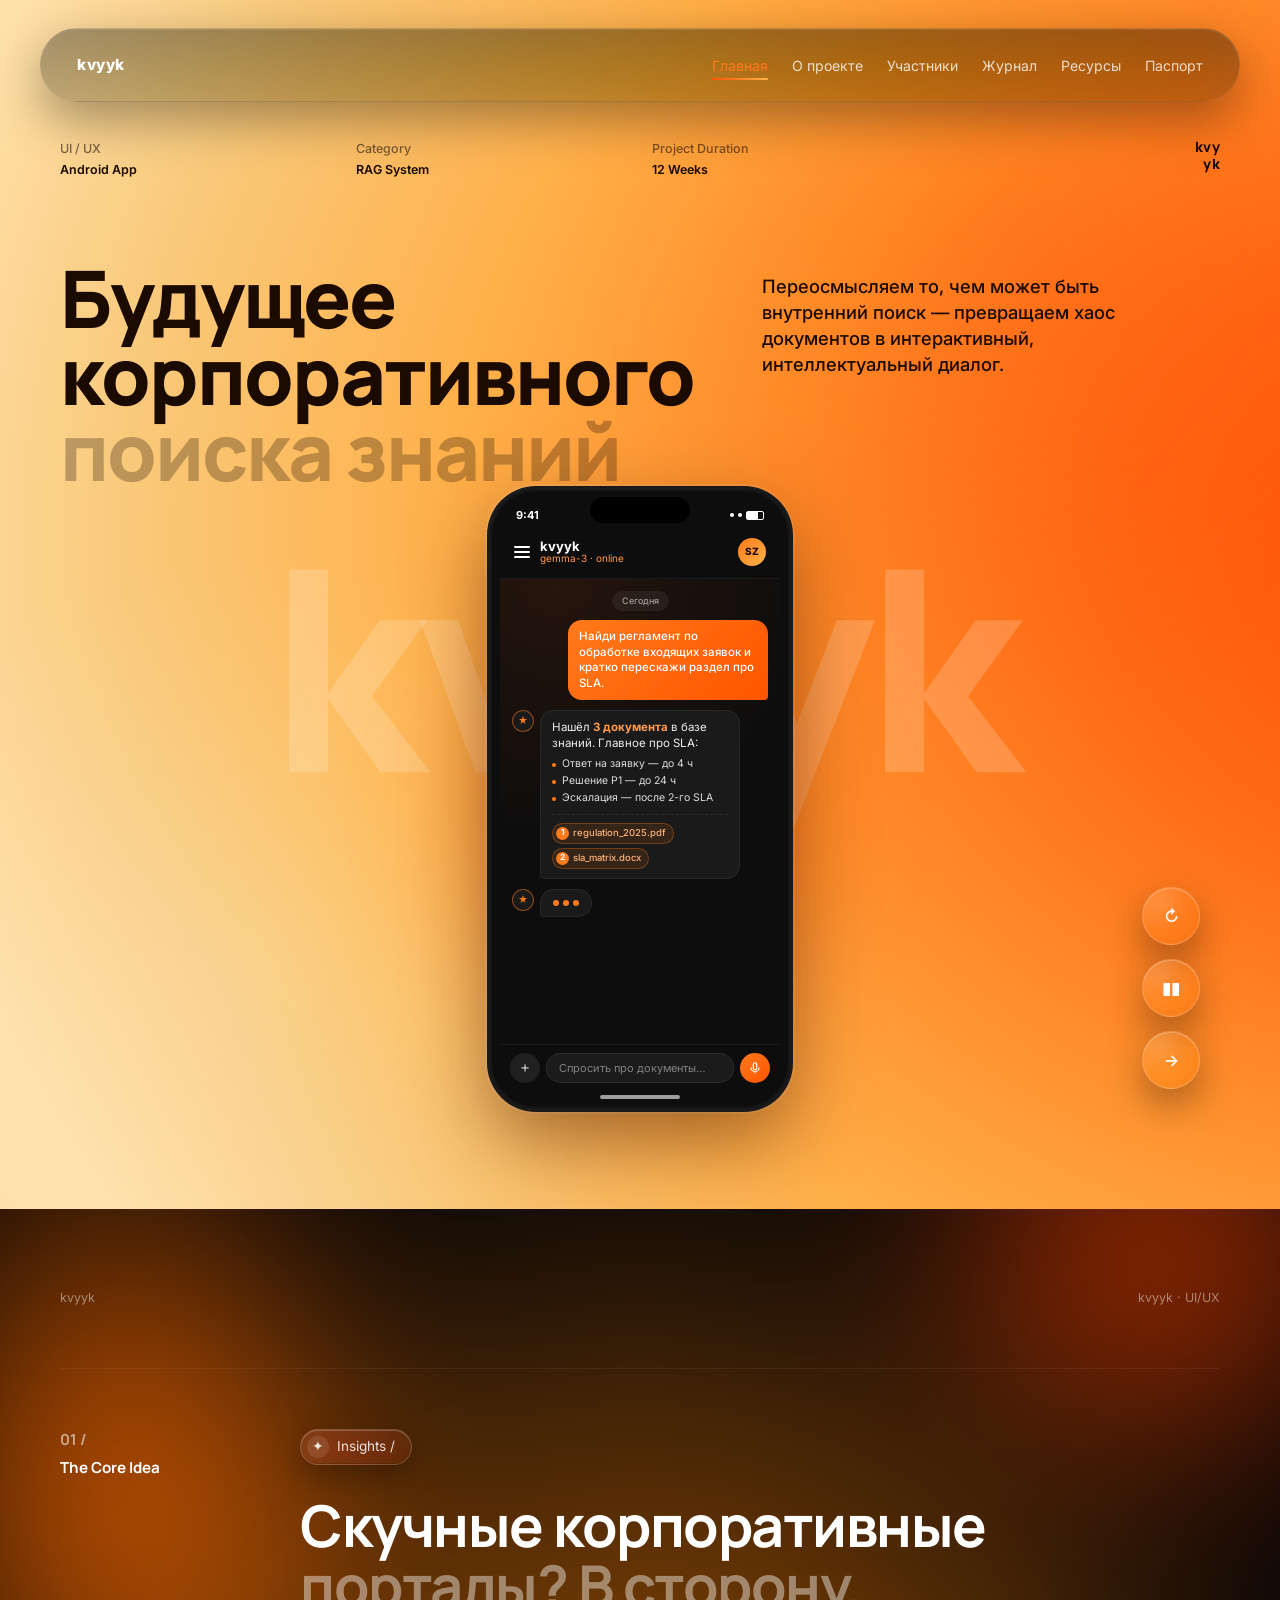
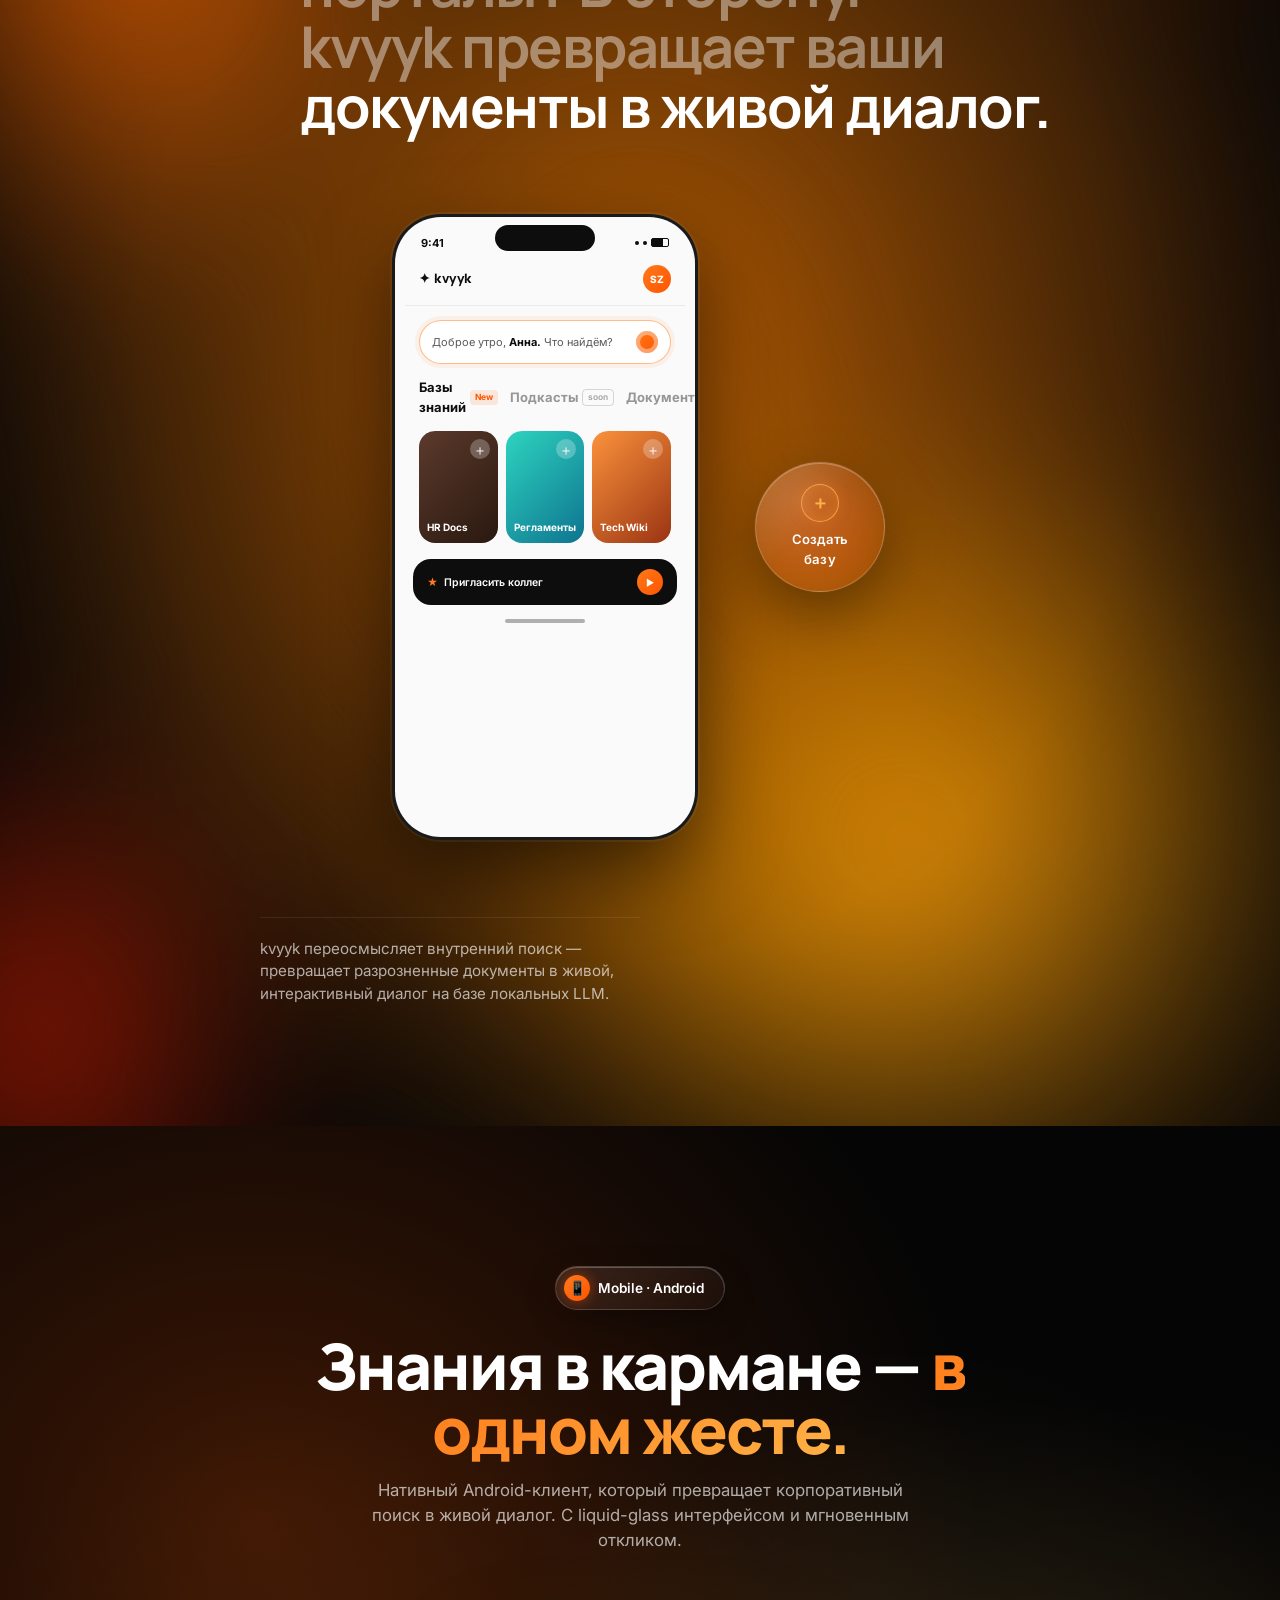
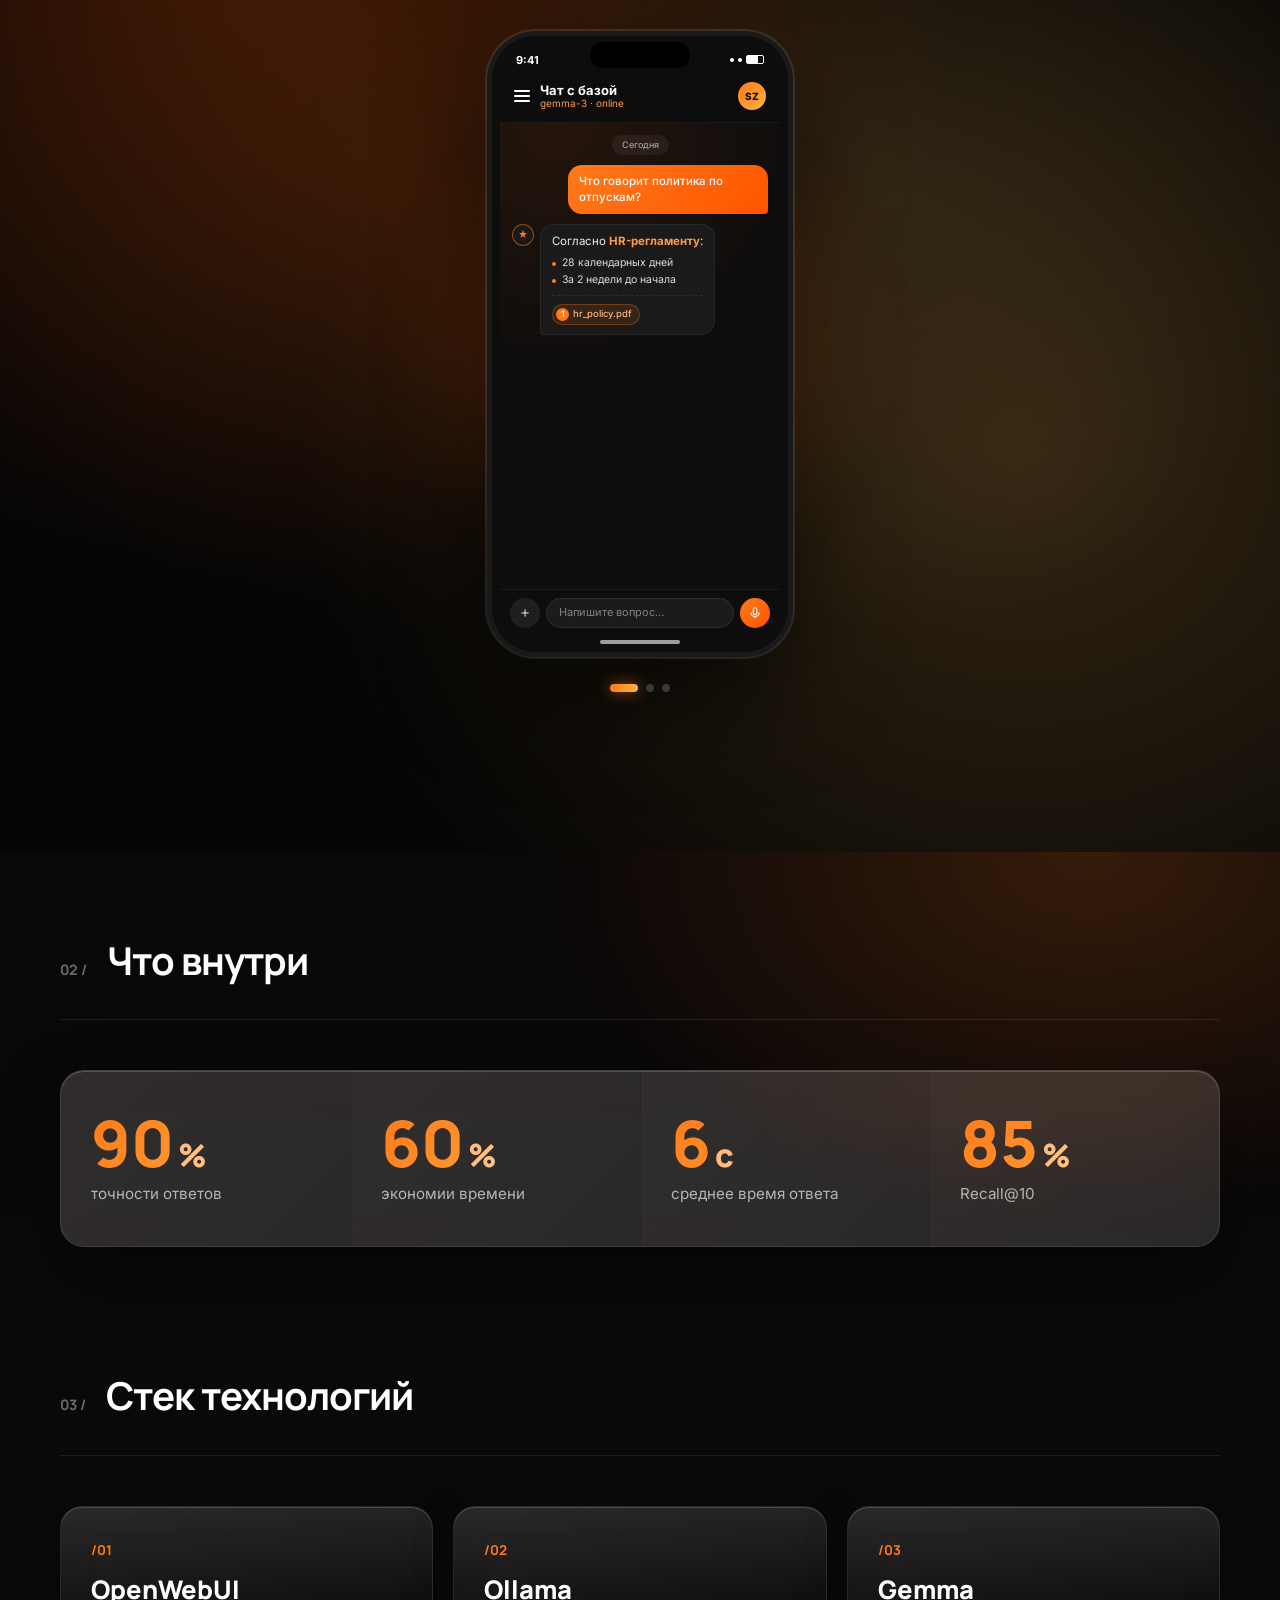
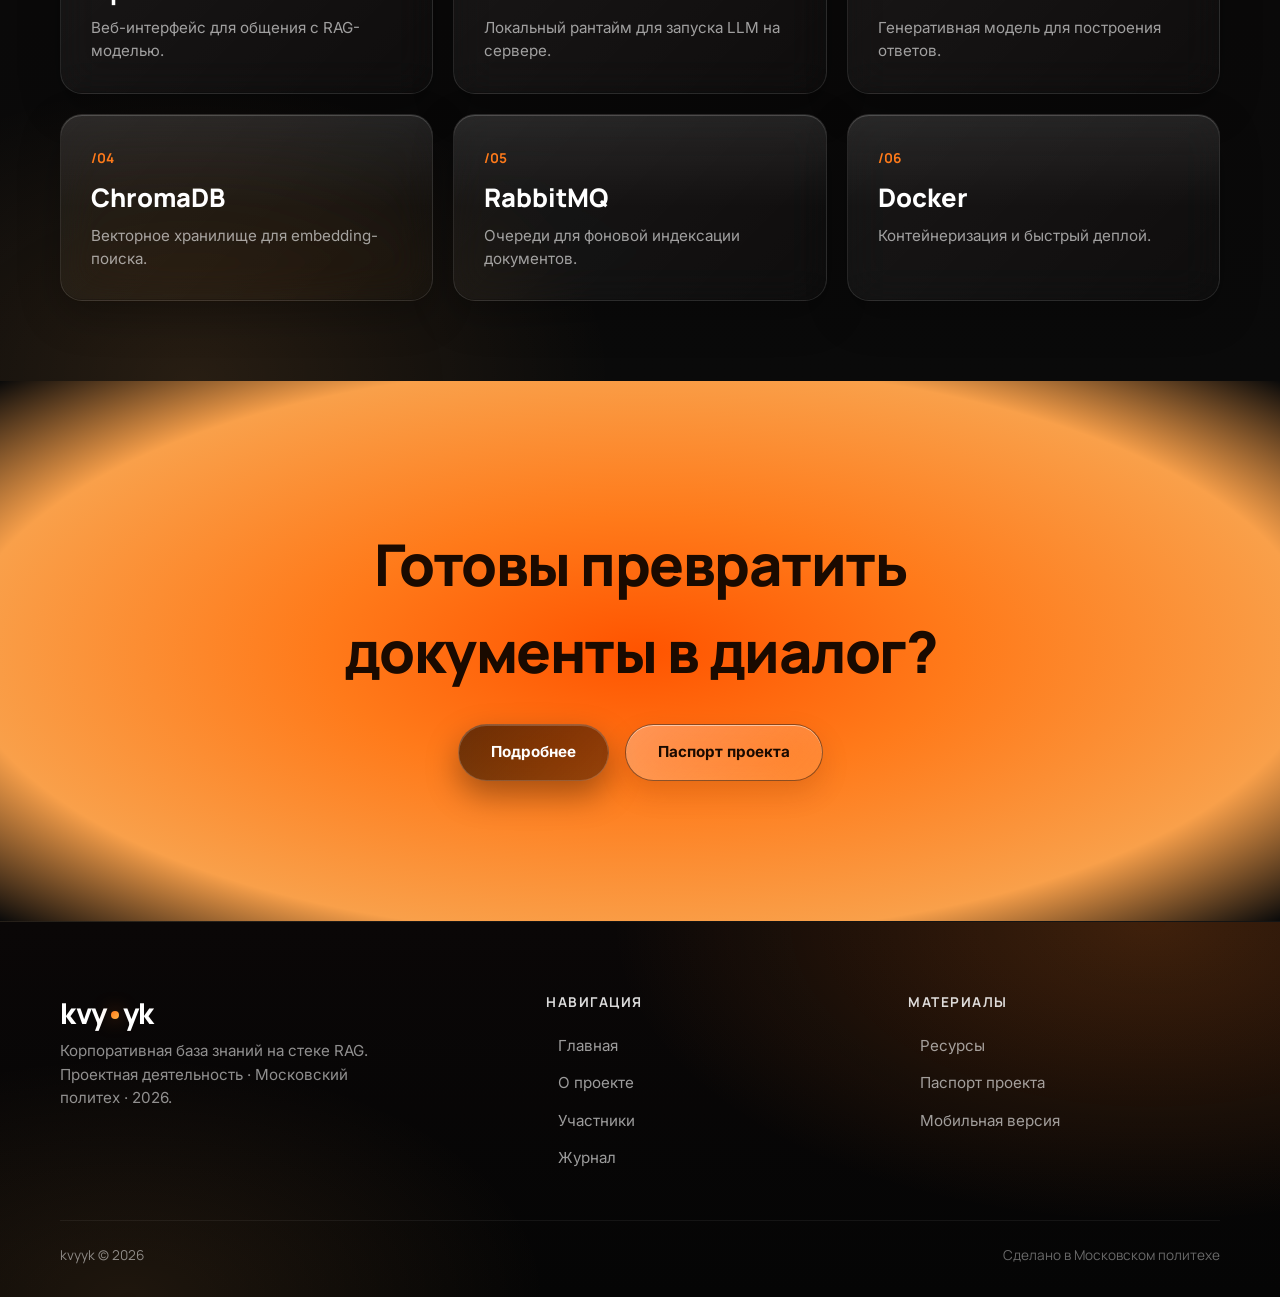
==== site/index.html @ 32741cd5 "chore: add initial project structure" ====
<!DOCTYPE html>
<html lang="ru">
<head>
    <meta charset="UTF-8">
    <meta name="viewport" content="width=device-width, initial-scale=1.0">
    <title>kvyyk | RAG-as-a-Service</title>

    <link rel="stylesheet" href="css/style.css">

    <link href="https://fonts.googleapis.com/css2?family=Inter:wght@300;400;500;600;700;800;900&family=Manrope:wght@400;600;700;800&display=swap" rel="stylesheet">
</head>
<body class="kvyyk-body">

<div id="progress-bar"></div>

<nav class="nb-nav">
    <div class="nb-nav-inner">
        <div class="nb-brand">kvyyk</div>
        <ul class="nb-links">
            <li><a href="index.html" class="active-link">Главная</a></li>
            <li><a href="about.html">О проекте</a></li>
            <li><a href="team.html">Участники</a></li>
            <li><a href="journal.html">Журнал</a></li>
            <li><a href="resources.html">Ресурсы</a></li>
            <li><a href="passport.html">Паспорт</a></li>
        </ul>
        
    </div>
</nav>

<!-- ============ HERO BLOCK ============ -->
<section class="nb-hero">

    <!-- top meta strip -->
    <div class="nb-meta-strip">
        <div class="nb-meta-col">
            <span class="nb-meta-label">UI / UX</span>
            <span class="nb-meta-val">Android App</span>
        </div>
        <div class="nb-meta-col">
            <span class="nb-meta-label">Category</span>
            <span class="nb-meta-val">RAG System</span>
        </div>
        <div class="nb-meta-col">
            <span class="nb-meta-label">Project Duration</span>
            <span class="nb-meta-val">12 Weeks</span>
        </div>
        <div class="nb-meta-col nb-meta-mark">
            <span>kvy</span><span>yk</span>
        </div>
    </div>

    <!-- title grid -->
    <div class="nb-hero-grid">
        <h1 class="nb-headline">
            Будущее <br>
            корпоративного <br>
            <span class="nb-ghost">поиска знаний</span>
        </h1>

        <p class="nb-sub">
            Переосмысляем то, чем может быть
            внутренний поиск — превращаем
            хаос документов в интерактивный,
            интеллектуальный диалог.
        </p>
    </div>

    <!-- giant background brand text -->
    <div class="nb-bg-brand">kvyyk</div>

    <!-- left side meta -->
    <div class="nb-side nb-side-left">
        <div class="nb-side-row">
            <span class="nb-side-label">kvyyk</span>
            <span class="nb-side-val">RAG App</span>
        </div>
        <div class="nb-side-row nb-side-row-mid">
            <span class="nb-side-label">Project Type:</span>
            <span class="nb-side-val">AI-as-a-Service</span>
        </div>
    </div>

    <!-- right side meta -->
    <div class="nb-side nb-side-right">
        <div class="nb-side-row">
            <span class="nb-side-label">Jun 12</span>
            <span class="nb-side-val">2026</span>
        </div>
        <div class="nb-side-row nb-side-row-mid">
            <span class="nb-side-label">Stack:</span>
            <span class="nb-side-val">
                Ollama<br>
                ChromaDB<br>
                Gemma<br>
                OpenWebUI
            </span>
        </div>
        <div class="nb-side-row">
            <span class="nb-side-label">Location:</span>
            <span class="nb-side-val">Московский политех</span>
        </div>
    </div>

    <!-- ============ ANDROID PHONE MOCKUP — RAG UI ============ -->
    <div class="nb-phone-wrap">

        <!-- soft glow behind phone -->
        <div class="nb-phone-glow"></div>

        <div class="nb-phone">
            <div class="nb-phone-notch"></div>

            <!-- status bar -->
            <div class="nb-status">
                <span class="nb-status-time">9:41</span>
                <div class="nb-status-icons">
                    <span class="nb-dot"></span>
                    <span class="nb-dot"></span>
                    <span class="nb-bat"></span>
                </div>
            </div>

            <!-- app header -->
            <div class="nb-app-head">
                <div class="nb-app-burger">
                    <span></span><span></span><span></span>
                </div>
                <div class="nb-app-title">
                    <span class="nb-app-name">kvyyk</span>
                    <span class="nb-app-sub">gemma-3 · online</span>
                </div>
                <div class="nb-app-avatar">SZ</div>
            </div>

            <!-- chat scroll area -->
            <div class="nb-chat">

                <!-- date pill -->
                <div class="nb-chat-pill">Сегодня</div>

                <!-- user msg -->
                <div class="nb-msg nb-msg-user">
                    <div class="nb-bubble nb-bubble-user">
                        Найди регламент по обработке
                        входящих заявок и кратко
                        перескажи раздел про SLA.
                    </div>
                </div>

                <!-- assistant msg -->
                <div class="nb-msg nb-msg-bot">
                    <div class="nb-bot-avatar">
                        <svg viewBox="0 0 24 24" fill="none">
                            <path d="M12 2L14 8H20L15 12L17 18L12 14L7 18L9 12L4 8H10L12 2Z" fill="#ff7a1a"/>
                        </svg>
                    </div>
                    <div class="nb-bubble nb-bubble-bot">
                        <p>Нашёл <b>3 документа</b> в базе знаний.
                        Главное про SLA:</p>
                        <ul class="nb-bubble-list">
                            <li>Ответ на заявку — до 4 ч</li>
                            <li>Решение P1 — до 24 ч</li>
                            <li>Эскалация — после 2-го SLA</li>
                        </ul>

                        <!-- source chips -->
                        <div class="nb-sources">
                            <span class="nb-source-chip">
                                <span class="nb-source-num">1</span>
                                regulation_2025.pdf
                            </span>
                            <span class="nb-source-chip">
                                <span class="nb-source-num">2</span>
                                sla_matrix.docx
                            </span>
                        </div>
                    </div>
                </div>

                <!-- typing indicator -->
                <div class="nb-msg nb-msg-bot">
                    <div class="nb-bot-avatar nb-bot-avatar-typing">
                        <svg viewBox="0 0 24 24" fill="none">
                            <path d="M12 2L14 8H20L15 12L17 18L12 14L7 18L9 12L4 8H10L12 2Z" fill="#ff7a1a"/>
                        </svg>
                    </div>
                    <div class="nb-bubble nb-bubble-bot nb-bubble-typing">
                        <span class="nb-typ"></span>
                        <span class="nb-typ"></span>
                        <span class="nb-typ"></span>
                    </div>
                </div>

            </div>

            <!-- composer -->
            <div class="nb-composer">
                <button class="nb-comp-btn">＋</button>
                <div class="nb-comp-field">
                    Спросить про документы…
                </div>
                <button class="nb-comp-mic">
                    <svg viewBox="0 0 24 24" fill="none" stroke="#fff" stroke-width="2">
                        <rect x="9" y="3" width="6" height="12" rx="3"/>
                        <path d="M5 11a7 7 0 0014 0M12 18v3"/>
                    </svg>
                </button>
            </div>

            <!-- home indicator -->
            <div class="nb-home-ind"></div>
        </div>
    </div>

    <!-- floating right action stack -->
    <div class="nb-fab-stack">
        <div class="nb-fab"><span>↻</span></div>
        <div class="nb-fab"><span>▮▮</span></div>
        <div class="nb-fab"><span>→</span></div>
    </div>

</section>

<!-- ============ DARK INSIGHTS BLOCK ============ -->
<section class="nb-dark">

    <div class="nb-dark-meta">
        <div class="nb-dm-left">kvyyk</div>
        <div class="nb-dm-right">kvyyk · UI/UX</div>
    </div>

    <div class="nb-dark-grid">
        <div class="nb-dark-num">
            01 /
            <div class="nb-dark-num-label">The Core Idea</div>
        </div>

        <div class="nb-dark-headline">
            <div class="nb-insights-tag">
                <span class="nb-ins-ico">✦</span> Insights /
            </div>
            <h2>
                Скучные корпоративные
                <span class="nb-muted">порталы? В сторону.</span>
                <br>
                <span class="nb-muted">kvyyk превращает ваши</span>
                документы в живой диалог.
            </h2>
        </div>
    </div>

    <!-- second phone mockup — knowledge base -->
    <div class="nb-phone2-wrap">

        <div class="nb-phone nb-phone-dark">
            <div class="nb-phone-notch"></div>

            <div class="nb-status nb-status-dark">
                <span class="nb-status-time">9:41</span>
                <div class="nb-status-icons">
                    <span class="nb-dot dark"></span>
                    <span class="nb-dot dark"></span>
                    <span class="nb-bat dark"></span>
                </div>
            </div>

            <div class="nb-app-head nb-app-head-dark">
                <div class="nb-brand-mini">✦ kvyyk</div>
                <div class="nb-app-avatar nb-app-avatar-dark">SZ</div>
            </div>

            <div class="nb-search-bar">
                <span class="nb-search-text">
                    Доброе утро, <b>Анна.</b> Что найдём?
                </span>
                <span class="nb-search-mic">●</span>
            </div>

            <div class="nb-tabs">
                <div class="nb-tab nb-tab-active">
                    Базы знаний
                    <span class="nb-tab-badge">New</span>
                </div>
                <div class="nb-tab">Подкасты <span class="nb-tab-soon">soon</span></div>
                <div class="nb-tab">Документ…</div>
            </div>

            <div class="nb-cards-row">
                <div class="nb-kb-card nb-kb-1">
                    <div class="nb-kb-add">＋</div>
                    <div class="nb-kb-label">HR Docs</div>
                </div>
                <div class="nb-kb-card nb-kb-2">
                    <div class="nb-kb-add">＋</div>
                    <div class="nb-kb-label">Регламенты</div>
                </div>
                <div class="nb-kb-card nb-kb-3">
                    <div class="nb-kb-add">＋</div>
                    <div class="nb-kb-label">Tech Wiki</div>
                </div>
            </div>

            <div class="nb-bottom-bar">
                <div class="nb-bb-item">
                    <span class="nb-bb-ico">★</span>
                    Пригласить коллег
                </div>
                <div class="nb-bb-play">▶</div>
            </div>

            <div class="nb-home-ind dark"></div>
        </div>

        <div class="nb-create-bubble">
            <span class="nb-cb-plus">＋</span>
            <span>Создать<br>базу</span>
        </div>
    </div>

    <p class="nb-about-block">
        kvyyk переосмысляет внутренний поиск —
        превращает разрозненные документы в живой,
        интерактивный диалог на базе локальных LLM.
    </p>

</section>

<!-- ============ MOBILE SHOWCASE ============ -->
<section class="nb-showcase" id="mobile-showcase">

    <div class="nb-showcase-head">
        <span class="nb-showcase-eyebrow">
            <span>📱</span>
            <span>Mobile · Android</span>
        </span>
        <h2>
            Знания в кармане —
            <span class="nb-muted">в одном жесте.</span>
        </h2>
        <p>
            Нативный Android-клиент, который превращает
            корпоративный поиск в живой диалог.
            С liquid-glass интерфейсом и мгновенным откликом.
        </p>
    </div>

    <div class="nb-showcase-inner">

        <!-- LEFT feature column -->
        <div class="nb-feat-col nb-feat-col-left">

            <div class="nb-feat-pill" data-anim-delay="0">
                <div class="nb-feat-ico">
                    <svg viewBox="0 0 24 24" fill="none" stroke="white" stroke-width="2.4">
                        <circle cx="11" cy="11" r="7"/>
                        <path d="M21 21l-4.5-4.5"/>
                    </svg>
                </div>
                <div class="nb-feat-text">
                    <div class="nb-feat-title">Семантический поиск</div>
                    <div class="nb-feat-sub">Понимает смысл, а не только слова</div>
                </div>
            </div>

            <div class="nb-feat-pill" data-anim-delay="120">
                <div class="nb-feat-ico">
                    <svg viewBox="0 0 24 24" fill="none" stroke="white" stroke-width="2.4">
                        <path d="M21 11.5a8.38 8.38 0 01-1.9 5.4A8.5 8.5 0 0112.5 21 8.38 8.38 0 017.1 19.1L3 20l1-3.9A8.38 8.38 0 013 11.5 8.5 8.5 0 0111.5 3a8.38 8.38 0 015.4 1.9A8.5 8.5 0 0121 11.5z"/>
                    </svg>
                </div>
                <div class="nb-feat-text">
                    <div class="nb-feat-title">AI-ассистент</div>
                    <div class="nb-feat-sub">Отвечает по корпоративным данным</div>
                </div>
            </div>

            <div class="nb-feat-pill" data-anim-delay="240">
                <div class="nb-feat-ico">
                    <svg viewBox="0 0 24 24" fill="none" stroke="white" stroke-width="2.4">
                        <path d="M14 2H6a2 2 0 00-2 2v16a2 2 0 002 2h12a2 2 0 002-2V8z"/>
                        <path d="M14 2v6h6M16 13H8M16 17H8M10 9H8"/>
                    </svg>
                </div>
                <div class="nb-feat-text">
                    <div class="nb-feat-title">Источники</div>
                    <div class="nb-feat-sub">Каждый ответ — со ссылкой</div>
                </div>
            </div>

        </div>

        <!-- PHONE in center -->
        <div class="nb-sc-phone-wrap">
            <div class="nb-sc-phone-halo"></div>

            <div class="nb-sc-phone">
                <div class="nb-phone-notch"></div>

                <div class="nb-status">
                    <span class="nb-status-time">9:41</span>
                    <div class="nb-status-icons">
                        <span class="nb-dot"></span>
                        <span class="nb-dot"></span>
                        <span class="nb-bat"></span>
                    </div>
                </div>

                <div class="nb-sc-screens">

                    <!-- ============ SCREEN 1 — CHAT ============ -->
                    <div class="nb-sc-screen active" data-screen="0">
                        <div class="nb-app-head">
                            <div class="nb-app-burger"><span></span><span></span><span></span></div>
                            <div class="nb-app-title">
                                <span class="nb-app-name">Чат с базой</span>
                                <span class="nb-app-sub">gemma-3 · online</span>
                            </div>
                            <div class="nb-app-avatar">SZ</div>
                        </div>

                        <div class="nb-chat">
                            <div class="nb-chat-pill">Сегодня</div>
                            <div class="nb-msg nb-msg-user">
                                <div class="nb-bubble nb-bubble-user">
                                    Что говорит политика по отпускам?
                                </div>
                            </div>
                            <div class="nb-msg nb-msg-bot">
                                <div class="nb-bot-avatar">
                                    <svg viewBox="0 0 24 24" fill="none">
                                        <path d="M12 2L14 8H20L15 12L17 18L12 14L7 18L9 12L4 8H10L12 2Z" fill="#ff7a1a"/>
                                    </svg>
                                </div>
                                <div class="nb-bubble nb-bubble-bot">
                                    <p>Согласно <b>HR-регламенту</b>:</p>
                                    <ul class="nb-bubble-list">
                                        <li>28 календарных дней</li>
                                        <li>За 2 недели до начала</li>
                                    </ul>
                                    <div class="nb-sources">
                                        <span class="nb-source-chip">
                                            <span class="nb-source-num">1</span>
                                            hr_policy.pdf
                                        </span>
                                    </div>
                                </div>
                            </div>
                        </div>

                        <div class="nb-composer">
                            <button class="nb-comp-btn">＋</button>
                            <div class="nb-comp-field">Напишите вопрос…</div>
                            <button class="nb-comp-mic">
                                <svg viewBox="0 0 24 24" fill="none" stroke="#fff" stroke-width="2">
                                    <rect x="9" y="3" width="6" height="12" rx="3"/>
                                    <path d="M5 11a7 7 0 0014 0M12 18v3"/>
                                </svg>
                            </button>
                        </div>
                    </div>

                    <!-- ============ SCREEN 2 — DOCS ============ -->
                    <div class="nb-sc-screen" data-screen="1">
                        <div class="nb-app-head">
                            <div class="nb-app-burger"><span></span><span></span><span></span></div>
                            <div class="nb-app-title">
                                <span class="nb-app-name">Документы</span>
                                <span class="nb-app-sub">142 файла · обновлено</span>
                            </div>
                            <div class="nb-app-avatar">SZ</div>
                        </div>

                        <div class="nb-sc-docs">
                            <div class="nb-sc-docs-head">
                                <h4>База знаний</h4>
                                <span>indexed</span>
                            </div>

                            <div class="nb-sc-search">
                                🔍 Поиск по документам…
                            </div>

                            <div class="nb-sc-doc-list">
                                <div class="nb-sc-doc">
                                    <div class="nb-sc-doc-ico">📄</div>
                                    <div class="nb-sc-doc-info">
                                        <div class="nb-sc-doc-name">hr_policy.pdf</div>
                                        <div class="nb-sc-doc-meta">2.4 MB · вчера</div>
                                    </div>
                                    <span class="nb-sc-doc-arrow">›</span>
                                </div>
                                <div class="nb-sc-doc">
                                    <div class="nb-sc-doc-ico b">📊</div>
                                    <div class="nb-sc-doc-info">
                                        <div class="nb-sc-doc-name">sla_matrix.docx</div>
                                        <div class="nb-sc-doc-meta">820 KB · 3 дня назад</div>
                                    </div>
                                    <span class="nb-sc-doc-arrow">›</span>
                                </div>
                                <div class="nb-sc-doc">
                                    <div class="nb-sc-doc-ico c">📋</div>
                                    <div class="nb-sc-doc-info">
                                        <div class="nb-sc-doc-name">regulation_2025</div>
                                        <div class="nb-sc-doc-meta">1.1 MB · неделю</div>
                                    </div>
                                    <span class="nb-sc-doc-arrow">›</span>
                                </div>
                                <div class="nb-sc-doc">
                                    <div class="nb-sc-doc-ico">📐</div>
                                    <div class="nb-sc-doc-info">
                                        <div class="nb-sc-doc-name">tech_specs.md</div>
                                        <div class="nb-sc-doc-meta">312 KB · мес.</div>
                                    </div>
                                    <span class="nb-sc-doc-arrow">›</span>
                                </div>
                            </div>
                        </div>

                        <div class="nb-home-ind"></div>
                    </div>

                    <!-- ============ SCREEN 3 — STATS ============ -->
                    <div class="nb-sc-screen" data-screen="2">
                        <div class="nb-app-head">
                            <div class="nb-app-burger"><span></span><span></span><span></span></div>
                            <div class="nb-app-title">
                                <span class="nb-app-name">Статистика</span>
                                <span class="nb-app-sub">за неделю</span>
                            </div>
                            <div class="nb-app-avatar">SZ</div>
                        </div>

                        <div class="nb-sc-stat">
                            <div class="nb-sc-stat-card">
                                <div class="nb-sc-stat-label">Запросов</div>
                                <div class="nb-sc-stat-val">1 248</div>
                                <div class="nb-sc-stat-trend">↗ +24% за неделю</div>
                                <div class="nb-sc-stat-bars">
                                    <div class="nb-sc-bar"></div>
                                    <div class="nb-sc-bar"></div>
                                    <div class="nb-sc-bar"></div>
                                    <div class="nb-sc-bar"></div>
                                    <div class="nb-sc-bar"></div>
                                    <div class="nb-sc-bar"></div>
                                    <div class="nb-sc-bar"></div>
                                </div>
                            </div>

                            <div class="nb-sc-stat-list">
                                <div class="nb-sc-stat-row">
                                    <span>Точность</span>
                                    <b>92%</b>
                                </div>
                                <div class="nb-sc-stat-row">
                                    <span>Среднее время</span>
                                    <b>4.2с</b>
                                </div>
                                <div class="nb-sc-stat-row">
                                    <span>Активных юзеров</span>
                                    <b>87</b>
                                </div>
                            </div>
                        </div>

                        <div class="nb-home-ind"></div>
                    </div>

                </div>

                <div class="nb-home-ind"></div>
            </div>
        </div>

        <!-- RIGHT feature column -->
        <div class="nb-feat-col nb-feat-col-right">

            <div class="nb-feat-pill" data-anim-delay="60">
                <div class="nb-feat-ico">
                    <svg viewBox="0 0 24 24" fill="none" stroke="white" stroke-width="2.4">
                        <path d="M12 22s8-4 8-10V5l-8-3-8 3v7c0 6 8 10 8 10z"/>
                    </svg>
                </div>
                <div class="nb-feat-text">
                    <div class="nb-feat-title">SSO авторизация</div>
                    <div class="nb-feat-sub">Корпоративная учётка</div>
                </div>
            </div>

            <div class="nb-feat-pill" data-anim-delay="180">
                <div class="nb-feat-ico">
                    <svg viewBox="0 0 24 24" fill="none" stroke="white" stroke-width="2.4">
                        <rect x="2" y="6" width="20" height="12" rx="2"/>
                        <path d="M12 12v.01M7 12v.01M17 12v.01"/>
                    </svg>
                </div>
                <div class="nb-feat-text">
                    <div class="nb-feat-title">Оффлайн-кэш</div>
                    <div class="nb-feat-sub">Работает без интернета</div>
                </div>
            </div>

            <div class="nb-feat-pill" data-anim-delay="300">
                <div class="nb-feat-ico">
                    <svg viewBox="0 0 24 24" fill="none" stroke="white" stroke-width="2.4">
                        <path d="M13 2L3 14h9l-1 8 10-12h-9l1-8z"/>
                    </svg>
                </div>
                <div class="nb-feat-text">
                    <div class="nb-feat-title">Мгновенный отклик</div>
                    <div class="nb-feat-sub">Ответ за 4–6 секунд</div>
                </div>
            </div>

        </div>

    </div>

    <!-- screen indicator dots -->
    <div class="nb-sc-dots">
        <span class="nb-sc-dot active" data-dot="0"></span>
        <span class="nb-sc-dot" data-dot="1"></span>
        <span class="nb-sc-dot" data-dot="2"></span>
    </div>

</section>

<!-- ============ KPI + TECH BLOCKS ============ -->
<section class="nb-section">
    <div class="nb-container">

        <div class="nb-num-row">
            <span class="nb-num-tag">02 /</span>
            <h3>Что внутри</h3>
        </div>

        <div class="nb-kpi-grid">
            <div class="nb-kpi">
                <span class="nb-kpi-val">90<i>%</i></span>
                <span class="nb-kpi-lbl">точности ответов</span>
            </div>
            <div class="nb-kpi">
                <span class="nb-kpi-val">60<i>%</i></span>
                <span class="nb-kpi-lbl">экономии времени</span>
            </div>
            <div class="nb-kpi">
                <span class="nb-kpi-val">6<i>с</i></span>
                <span class="nb-kpi-lbl">среднее время ответа</span>
            </div>
            <div class="nb-kpi">
                <span class="nb-kpi-val">85<i>%</i></span>
                <span class="nb-kpi-lbl">Recall@10</span>
            </div>
        </div>

        <div class="nb-num-row" style="margin-top:120px;">
            <span class="nb-num-tag">03 /</span>
            <h3>Стек технологий</h3>
        </div>

        <div class="nb-tech-grid">
            <div class="nb-tech">
                <span class="nb-tech-num">/01</span>
                <h4>OpenWebUI</h4>
                <p>Веб-интерфейс для общения с RAG-моделью.</p>
            </div>
            <div class="nb-tech">
                <span class="nb-tech-num">/02</span>
                <h4>Ollama</h4>
                <p>Локальный рантайм для запуска LLM на сервере.</p>
            </div>
            <div class="nb-tech">
                <span class="nb-tech-num">/03</span>
                <h4>Gemma</h4>
                <p>Генеративная модель для построения ответов.</p>
            </div>
            <div class="nb-tech">
                <span class="nb-tech-num">/04</span>
                <h4>ChromaDB</h4>
                <p>Векторное хранилище для embedding-поиска.</p>
            </div>
            <div class="nb-tech">
                <span class="nb-tech-num">/05</span>
                <h4>RabbitMQ</h4>
                <p>Очереди для фоновой индексации документов.</p>
            </div>
            <div class="nb-tech">
                <span class="nb-tech-num">/06</span>
                <h4>Docker</h4>
                <p>Контейнеризация и быстрый деплой.</p>
            </div>
        </div>

    </div>
</section>

<!-- ============ CTA ============ -->
<section class="nb-cta">
    <div class="nb-container">
        <h2>Готовы превратить документы в диалог?</h2>
        <div class="nb-cta-row">
            <a href="about.html" class="nb-cta-btn primary">Подробнее</a>
            <a href="passport.html" class="nb-cta-btn ghost">Паспорт проекта</a>
        </div>
    </div>
</section>

<footer class="nb-footer">
    <div class="nb-container">
        <div class="nb-footer-grid">
            <div class="nb-footer-brand">
                <h3>kvy<span class="dot"></span>yk</h3>
                <p>Корпоративная база знаний на стеке RAG. Проектная деятельность · Московский политех · 2026.</p>
            </div>
            <div class="nb-footer-col">
                <h4>Навигация</h4>
                <ul>
                    <li><a href="index.html">Главная</a></li>
                    <li><a href="about.html">О проекте</a></li>
                    <li><a href="team.html">Участники</a></li>
                    <li><a href="journal.html">Журнал</a></li>
                </ul>
            </div>
            <div class="nb-footer-col">
                <h4>Материалы</h4>
                <ul>
                    <li><a href="resources.html">Ресурсы</a></li>
                    <li><a href="passport.html">Паспорт проекта</a></li>
                    <li><a href="mobile.html">Мобильная версия</a></li>
                </ul>
            </div>
        </div>
        <div class="nb-footer-bottom">
            <div class="nb-footer-mark">kvyyk © 2026</div>
            <div>Сделано в Московском политехе</div>
        </div>
    </div>
</footer>

<button id="scrollTopBtn">↑</button>

<script src="js/app.js"></script>
</body>
</html>
---- site/css/style.css ----
/* =========================
   RESET
========================= */
*{margin:0;padding:0;box-sizing:border-box;}
html{scroll-behavior:smooth;}

/* =========================
   LIQUID GLASS — frosted matte
   plain frosted glass: heavy blur, soft tint,
   a single diagonal sheen, warm inner glow.
========================= */
:root{
    --glass-blur: 32px;
    --glass-sat: 180%;
    --glass-tint: rgba(255,255,255,.05);
    --glass-border: rgba(255,255,255,.16);
    --glass-edge-top: rgba(255,255,255,.4);
    --glass-edge-bot: rgba(0,0,0,.22);
    --glass-glow: rgba(255,122,26,.28);
}

/* base liquid-glass — use on dark backgrounds */
.liquid{
    position:relative;
    background:
        linear-gradient(180deg,
            rgba(255,255,255,.07) 0%,
            rgba(255,255,255,.02) 60%,
            rgba(0,0,0,.05) 100%);
    backdrop-filter: blur(var(--glass-blur)) saturate(var(--glass-sat));
    -webkit-backdrop-filter: blur(var(--glass-blur)) saturate(var(--glass-sat));
    border: 1px solid var(--glass-border);
    box-shadow:
        inset 0 1px 0 var(--glass-edge-top),
        inset 0 -1px 0 var(--glass-edge-bot),
        inset 0 0 80px rgba(255,255,255,.04),
        0 30px 80px rgba(0,0,0,.4);
    overflow:hidden;
    isolation:isolate;
}
/* single diagonal sheen — catches light across the surface */
.liquid::before{
    content:"";
    position:absolute;
    inset:0;
    background:
        linear-gradient(135deg,
            rgba(255,255,255,.12) 0%,
            rgba(255,255,255,0) 35%,
            rgba(255,255,255,0) 65%,
            rgba(255,255,255,.05) 100%);
    pointer-events:none;
    border-radius:inherit;
    z-index:1;
}
/* slow-drifting warm inner glow */
.liquid::after{
    content:"";
    position:absolute;
    inset:-30%;
    background:
        radial-gradient(circle at 25% 35%,
            var(--glass-glow), transparent 55%),
        radial-gradient(circle at 75% 65%,
            rgba(255,200,140,.16), transparent 55%);
    filter:blur(60px);
    animation:liquidFlow 18s ease-in-out infinite;
    pointer-events:none;
    z-index:0;
    border-radius:inherit;
}
@keyframes liquidFlow{
    0%,100%{transform:translate(0,0) rotate(0deg);}
    33%{transform:translate(4%,-3%) rotate(60deg);}
    66%{transform:translate(-3%,4%) rotate(140deg);}
}
.liquid > *{position:relative;z-index:2;}

/* light-tinted frosted glass — for orange/light backgrounds */
.liquid-light{
    position:relative;
    background:
        linear-gradient(180deg,
            rgba(255,255,255,.4) 0%,
            rgba(255,255,255,.18) 60%,
            rgba(255,255,255,.08) 100%);
    backdrop-filter: blur(24px) saturate(180%);
    -webkit-backdrop-filter: blur(24px) saturate(180%);
    border:1px solid rgba(255,255,255,.5);
    box-shadow:
        inset 0 1px 0 rgba(255,255,255,.6),
        inset 0 -1px 0 rgba(0,0,0,.1),
        0 25px 55px rgba(80,30,0,.25);
    overflow:hidden;
    isolation:isolate;
}
.liquid-light::before{
    content:"";
    position:absolute;
    inset:0;
    background:linear-gradient(135deg,
        rgba(255,255,255,.3) 0%,
        rgba(255,255,255,0) 40%);
    pointer-events:none;
    border-radius:inherit;
    z-index:1;
}
.liquid-light > *{position:relative;z-index:2;}
body{
    font-family:'Inter',sans-serif;
    background:#0b0b0b;
    color:#0d0d0d;
    line-height:1.5;
    overflow-x:hidden;
    -webkit-font-smoothing:antialiased;
}

/* scrollbar */
::-webkit-scrollbar{width:10px;}
::-webkit-scrollbar-track{background:#0b0b0b;}
::-webkit-scrollbar-thumb{
    background:linear-gradient(180deg,#ff7a1a,#ffb347);
    border-radius:20px;
}

/* =========================
   NAV
========================= */
.nb-nav{
    position:fixed;
    top:0;left:0;right:0;
    z-index:999;
    padding:28px 40px;
    display:flex;
    justify-content:center;
    pointer-events:none;
}
.nb-nav-inner{
    pointer-events:all;
    width:100%;
    max-width:1220px;
    display:flex;
    align-items:center;
    justify-content:space-between;
    gap:24px;
    padding:22px 36px;
    min-height:74px;
    border-radius:999px;
    background:
        linear-gradient(180deg,
            rgba(20,20,20,.42),
            rgba(20,20,20,.28));
    backdrop-filter:blur(36px) saturate(140%);
    -webkit-backdrop-filter:blur(36px) saturate(140%);
    border:1px solid rgba(255,255,255,.08);
    box-shadow:
        inset 0 1px 0 rgba(255,255,255,.10),
        0 18px 50px rgba(0,0,0,.35);
    transition:transform .4s ease, background .3s ease, max-width .4s ease, box-shadow .3s;
    position:relative;
    overflow:hidden;
}
.nb-nav-inner::before{
    content:"";
    position:absolute;
    inset:0;
    background:linear-gradient(135deg,
        rgba(255,255,255,.06) 0%,
        rgba(255,255,255,0) 40%);
    pointer-events:none;
    border-radius:inherit;
}
.nb-nav-inner > *{position:relative;z-index:2;}
.nb-nav-inner.scrolled{
    max-width:980px;
    background:
        linear-gradient(180deg,
            rgba(20,20,20,.55),
            rgba(20,20,20,.38));
    box-shadow:
        inset 0 1px 0 rgba(255,255,255,.12),
        0 22px 60px rgba(0,0,0,.5);
}
.nb-brand{
    font-weight:800;
    letter-spacing:.5px;
    color:#fff;
    font-size:.95rem;
}
.nb-links{
    list-style:none;
    display:flex;
    gap:24px;
}
.nb-links a{
    color:rgba(255,255,255,.78);
    text-decoration:none;
    font-size:.88rem;
    transition:color .25s ease;
    position:relative;
}
.nb-links a::after{
    content:"";
    position:absolute;
    left:50%;bottom:-6px;
    width:0;height:2px;
    background:linear-gradient(90deg,#ff5400,#ffb347);
    border-radius:2px;
    transition:width .3s ease, left .3s ease;
}
.nb-links a:hover::after,
.nb-links a.active-link::after{
    width:100%;
    left:0;
}
.nb-links a:hover,.active-link{color:#fff !important;}
.nb-mob-btn{
    transition:transform .25s ease, box-shadow .3s ease;
}
.nb-mob-btn:hover{
    transform:scale(1.06) translateY(-1px);
    box-shadow:0 8px 24px rgba(255,255,255,.25);
}
.nb-mob-btn{
    color:#0b0b0b;
    background:#fff;
    text-decoration:none;
    padding:9px 18px;
    border-radius:999px;
    font-weight:700;
    font-size:.82rem;
}

/* =========================
   HERO — orange/amber gradient
========================= */
.nb-hero{
    position:relative;
    min-height:1180px;
    padding:140px 60px 100px;
    overflow:hidden;
    background:
        radial-gradient(ellipse 70% 60% at 65% 25%,
            #ff4d00 0%,
            #ff6a14 25%,
            #ff8d2a 45%,
            #ffb04a 65%,
            #f9c97a 85%,
            #ffe0a8 100%
        );
    color:#1a0a00;
    background-size:180% 180%;
    animation:nbGradientShift 18s ease-in-out infinite;
}
/* animated grain overlay */
.nb-hero::before{
    content:"";
    position:absolute;
    inset:0;
    background:
        radial-gradient(circle at 20% 80%,
            rgba(255,255,255,.18),transparent 30%),
        radial-gradient(circle at 80% 20%,
            rgba(255,80,0,.22),transparent 35%);
    mix-blend-mode:overlay;
    pointer-events:none;
    animation:nbBlobFloat 12s ease-in-out infinite;
    z-index:0;
}
@keyframes nbBlobFloat{
    0%,100%{transform:translate(0,0) scale(1);}
    33%{transform:translate(4%,-3%) scale(1.05);}
    66%{transform:translate(-3%,4%) scale(.97);}
}
.nb-cursor-glow{
    position:absolute;
    width:520px;height:520px;
    border-radius:50%;
    background:radial-gradient(circle,
        rgba(255,255,255,.28),
        rgba(255,255,255,0) 60%);
    transform:translate(-50%,-50%);
    pointer-events:none;
    opacity:0;
    transition:opacity .35s ease;
    mix-blend-mode:overlay;
    z-index:2;
}

/* giant translucent brand */
.nb-bg-brand{
    position:absolute;
    left:50%;top:55%;
    transform:translate(-50%,-50%);
    font-family:'Manrope',sans-serif;
    font-weight:900;
    font-size:clamp(140px,22vw,360px);
    letter-spacing:-10px;
    color:rgba(255,255,255,.18);
    pointer-events:none;
    white-space:nowrap;
    line-height:.85;
    z-index:1;
    animation:nbBrandBreath 6s ease-in-out infinite;
}
@keyframes nbBrandBreath{
    0%,100%{opacity:.5;letter-spacing:-10px;}
    50%{opacity:.85;letter-spacing:-6px;}
}

/* top meta */
.nb-meta-strip{
    position:relative;
    z-index:5;
    display:grid;
    grid-template-columns:repeat(4,1fr);
    gap:24px;
    padding-bottom:50px;
    border-bottom:1px solid rgba(0,0,0,.0);
}
.nb-meta-col{
    opacity:0;
    animation:nbFadeUp .8s ease forwards;
    display:flex;
    flex-direction:column;
    gap:2px;
    font-size:.78rem;
}
.nb-meta-col:nth-child(1){animation-delay:.05s;}
.nb-meta-col:nth-child(2){animation-delay:.15s;}
.nb-meta-col:nth-child(3){animation-delay:.25s;}
.nb-meta-col:nth-child(4){animation-delay:.35s;}
.nb-meta-label{
    color:rgba(20,8,0,.55);
    font-weight:500;
}
.nb-meta-val{
    color:#1a0a00;
    font-weight:600;
}
.nb-meta-mark{
    text-align:right;
    font-family:'Manrope',sans-serif;
    font-weight:900;
    font-size:.88rem;
    line-height:1.05;
    letter-spacing:.5px;
}
.nb-meta-mark span{display:block;}

/* hero grid */
.nb-hero-grid{
    position:relative;
    z-index:5;
    display:grid;
    grid-template-columns:1.4fr 1fr;
    gap:60px;
    align-items:start;
    margin-top:30px;
}
.nb-headline{
    font-family:'Manrope',sans-serif;
    font-size:clamp(48px,6.2vw,100px);
    font-weight:800;
    line-height:.96;
    letter-spacing:-2px;
    color:#1a0a00;
    opacity:0;
    animation:nbHeadlineIn 1s .1s cubic-bezier(.2,.8,.2,1) forwards;
}
@keyframes nbHeadlineIn{
    0%{opacity:0;transform:translateY(30px);filter:blur(8px);}
    100%{opacity:1;transform:translateY(0);filter:blur(0);}
}
.nb-ghost{
    color:rgba(26,10,0,.28);
    font-weight:800;
    display:inline-block;
    animation:nbGhostBreath 5s ease-in-out infinite;
}
@keyframes nbGhostBreath{
    0%,100%{color:rgba(26,10,0,.28);}
    50%{color:rgba(26,10,0,.42);}
}
.nb-sub{
    font-size:1.15rem;
    color:#1a0a00;
    max-width:380px;
    margin-top:14px;
    line-height:1.4;
    font-weight:500;
    opacity:0;
    animation:nbFadeUp 1s .35s ease forwards;
}
@keyframes nbFadeUp{
    0%{opacity:0;transform:translateY(20px);}
    100%{opacity:1;transform:translateY(0);}
}

/* side meta — plain text */
.nb-side{
    position:absolute;
    z-index:5;
    font-size:.78rem;
    color:#1a0a00;
    display:flex;
    flex-direction:column;
    gap:140px;
    max-width:160px;
    opacity:0;
    animation:nbFadeUp .9s .4s ease forwards;
}
.nb-side-left{
    left:60px;
    top:440px;
}
.nb-side-right{
    right:60px;
    top:420px;
    text-align:right;
}
.nb-side-row{display:flex;flex-direction:column;gap:2px;}
.nb-side-row-mid{margin-top:0;}
.nb-side-label{color:rgba(20,8,0,.55);font-weight:500;}
.nb-side-val{color:#1a0a00;font-weight:600;line-height:1.4;}

/* hide side-meta when viewport can't fit them next to phone */
@media(max-width:1400px){
    .nb-side{display:none;}
}

/* ==========================================
   ANDROID PHONE — RAG UI in center
========================================== */
.nb-phone-wrap{
    position:relative;
    z-index:3;
    width:100%;
    display:flex;
    justify-content:center;
    margin-top:0;
    opacity:0;
    animation:nbPhoneIntro 1.2s .2s cubic-bezier(.2,.8,.2,1) forwards;
}
@keyframes nbPhoneIntro{
    0%{opacity:0;transform:translateY(40px) scale(.92) rotateX(8deg);}
    100%{opacity:1;transform:translateY(0) scale(1) rotateX(0);}
}
.nb-phone-glow{
    position:absolute;
    width:520px;height:520px;
    top:80px;left:50%;
    transform:translateX(-50%);
    background:radial-gradient(circle,
        rgba(255,80,0,.45),
        rgba(255,80,0,0) 65%);
    filter:blur(40px);
    pointer-events:none;
    animation:nbGlowPulse 4s ease-in-out infinite;
}
@keyframes nbGlowPulse{
    0%,100%{opacity:.7;transform:translateX(-50%) scale(1);}
    50%{opacity:1;transform:translateX(-50%) scale(1.15);}
}

.nb-phone{
    position:relative;
    width:300px;
    height:620px;
    background:#0d0d0d;
    border-radius:46px;
    padding:14px 10px 10px;
    box-shadow:
        0 0 0 3px #1a1a1a,
        0 0 0 5px rgba(255,255,255,.08),
        0 30px 80px rgba(80,30,0,.55),
        inset 0 0 0 2px rgba(255,255,255,.04);
    display:flex;
    flex-direction:column;
    overflow:hidden;
    color:#fff;
    font-family:'Inter',sans-serif;
    animation:nbPhoneFloat 6s ease-in-out infinite;
    transition:transform .4s ease;
}
@keyframes nbPhoneFloat{
    0%,100%{transform:translateY(0) rotate(-.5deg);}
    50%{transform:translateY(-14px) rotate(.5deg);}
}
.nb-phone:hover{
    animation-play-state:paused;
    transform:translateY(-10px) scale(1.02);
}
.nb-phone-notch{
    position:absolute;
    top:8px;left:50%;
    transform:translateX(-50%);
    width:100px;height:26px;
    background:#000;
    border-radius:18px;
    z-index:10;
}

/* status bar */
.nb-status{
    display:flex;
    justify-content:space-between;
    align-items:center;
    padding:4px 16px 8px;
    font-size:11px;
    font-weight:600;
    color:#fff;
}
.nb-status-time{font-weight:700;}
.nb-status-icons{display:flex;align-items:center;gap:4px;}
.nb-dot{width:4px;height:4px;border-radius:50%;background:#fff;}
.nb-dot.dark{background:#0d0d0d;}
.nb-bat{
    width:18px;height:9px;
    border:1px solid #fff;
    border-radius:2px;
    position:relative;
    background:linear-gradient(90deg,#fff 70%,transparent 70%);
}
.nb-bat.dark{
    border-color:#0d0d0d;
    background:linear-gradient(90deg,#0d0d0d 70%,transparent 70%);
}

/* app header */
.nb-app-head{
    display:flex;
    align-items:center;
    gap:10px;
    padding:6px 14px 12px;
    border-bottom:1px solid rgba(255,255,255,.06);
}
.nb-app-burger{
    display:flex;
    flex-direction:column;
    gap:3px;
    cursor:pointer;
}
.nb-app-burger span{
    width:16px;height:2px;
    background:#fff;
    border-radius:2px;
}
.nb-app-title{
    flex:1;
    display:flex;
    flex-direction:column;
    line-height:1.1;
}
.nb-app-name{font-weight:700;font-size:13px;}
.nb-app-sub{font-size:10px;color:#ff9a4a;}
.nb-app-avatar{
    width:28px;height:28px;
    border-radius:50%;
    background:linear-gradient(135deg,#ff7a1a,#ffb347);
    color:#1a0a00;
    font-size:10px;
    font-weight:800;
    display:flex;
    align-items:center;
    justify-content:center;
}

/* chat area */
.nb-chat{
    flex:1;
    padding:12px;
    display:flex;
    flex-direction:column;
    gap:10px;
    overflow:hidden;
    background:
        radial-gradient(circle at 20% 0%,
            rgba(255,90,0,.10),
            transparent 50%),
        #0d0d0d;
}
.nb-chat-pill{
    align-self:center;
    font-size:9px;
    padding:3px 10px;
    border-radius:999px;
    background:rgba(255,255,255,.06);
    color:rgba(255,255,255,.55);
    font-weight:500;
}

.nb-msg{
    display:flex;
    gap:6px;
    align-items:flex-start;
    opacity:0;
    animation:nbMsgIn .55s cubic-bezier(.2,.8,.2,1) forwards;
}
.nb-chat .nb-chat-pill{
    opacity:0;
    animation:nbMsgIn .55s 1s ease forwards;
}
.nb-chat .nb-msg:nth-of-type(2){animation-delay:1.4s;}
.nb-chat .nb-msg:nth-of-type(3){animation-delay:2.4s;}
.nb-chat .nb-msg:nth-of-type(4){animation-delay:3.4s;}
@keyframes nbMsgIn{
    0%{opacity:0;transform:translateY(12px) scale(.96);}
    100%{opacity:1;transform:translateY(0) scale(1);}
}
.nb-msg-user{justify-content:flex-end;}
.nb-msg-bot{justify-content:flex-start;}

.nb-bot-avatar{
    width:22px;height:22px;
    border-radius:50%;
    background:#1a1a1a;
    border:1px solid rgba(255,122,26,.5);
    display:flex;
    align-items:center;
    justify-content:center;
    flex-shrink:0;
}
.nb-bot-avatar svg{width:12px;height:12px;}
.nb-bot-avatar-typing{
    animation:pulseGlow 1.4s infinite;
}
@keyframes pulseGlow{
    0%,100%{box-shadow:0 0 0 0 rgba(255,122,26,.5);}
    50%{box-shadow:0 0 0 4px rgba(255,122,26,0);}
}

.nb-bubble{
    max-width:78%;
    padding:9px 11px;
    border-radius:14px;
    font-size:11.5px;
    line-height:1.35;
}
.nb-bubble-user{
    background:linear-gradient(135deg,#ff7a1a,#ff5400);
    color:#fff;
    border-bottom-right-radius:4px;
    font-weight:500;
}
.nb-bubble-bot{
    background:#1a1a1a;
    border:1px solid rgba(255,255,255,.06);
    color:rgba(255,255,255,.92);
    border-bottom-left-radius:4px;
}
.nb-bubble-bot p{margin:0 0 6px;}
.nb-bubble-bot b{color:#ff9a4a;font-weight:700;}
.nb-bubble-list{
    list-style:none;
    margin:6px 0;
    padding:0;
    display:flex;
    flex-direction:column;
    gap:3px;
}
.nb-bubble-list li{
    font-size:10.5px;
    padding-left:10px;
    position:relative;
    color:rgba(255,255,255,.85);
}
.nb-bubble-list li::before{
    content:"";
    position:absolute;
    left:0;top:6px;
    width:4px;height:4px;
    border-radius:50%;
    background:#ff7a1a;
}

/* sources */
.nb-sources{
    display:flex;
    flex-wrap:wrap;
    gap:4px;
    margin-top:8px;
    padding-top:8px;
    border-top:1px dashed rgba(255,255,255,.08);
}
.nb-source-chip{
    display:inline-flex;
    align-items:center;
    gap:4px;
    padding:3px 7px 3px 3px;
    border-radius:999px;
    background:rgba(255,122,26,.12);
    border:1px solid rgba(255,122,26,.3);
    font-size:9.5px;
    color:#ffb377;
    font-weight:500;
}
.nb-source-num{
    width:13px;height:13px;
    border-radius:50%;
    background:#ff7a1a;
    color:#fff;
    display:flex;
    align-items:center;
    justify-content:center;
    font-size:8.5px;
    font-weight:700;
}

/* typing dots */
.nb-bubble-typing{
    display:flex;
    gap:4px;
    padding:10px 12px;
}
.nb-typ{
    width:6px;height:6px;
    border-radius:50%;
    background:#ff7a1a;
    animation:typ 1.2s infinite;
}
.nb-typ:nth-child(2){animation-delay:.2s;}
.nb-typ:nth-child(3){animation-delay:.4s;}
@keyframes typ{
    0%,60%,100%{opacity:.3;transform:translateY(0);}
    30%{opacity:1;transform:translateY(-3px);}
}

/* composer */
.nb-composer{
    display:flex;
    align-items:center;
    gap:6px;
    padding:8px 10px 6px;
    background:#0d0d0d;
    border-top:1px solid rgba(255,255,255,.06);
}
.nb-comp-btn,.nb-comp-mic{
    width:30px;height:30px;
    border-radius:50%;
    border:none;
    cursor:pointer;
    display:flex;
    align-items:center;
    justify-content:center;
    flex-shrink:0;
}
.nb-comp-btn{
    background:rgba(255,255,255,.08);
    color:#fff;
    font-size:14px;
}
.nb-comp-mic{
    background:linear-gradient(135deg,#ff7a1a,#ff5400);
}
.nb-comp-mic svg{width:14px;height:14px;}
.nb-comp-field{
    flex:1;
    height:30px;
    border-radius:999px;
    background:rgba(255,255,255,.06);
    border:1px solid rgba(255,255,255,.08);
    padding:0 12px;
    display:flex;
    align-items:center;
    font-size:11px;
    color:rgba(255,255,255,.45);
}

.nb-home-ind{
    width:80px;height:4px;
    border-radius:4px;
    background:rgba(255,255,255,.6);
    margin:6px auto 0;
}
.nb-home-ind.dark{background:rgba(0,0,0,.3);}

/* floating FABs */
.nb-fab-stack{
    position:absolute;
    right:80px;
    bottom:120px;
    display:flex;
    flex-direction:column;
    gap:14px;
    z-index:5;
}
.nb-fab{
    width:58px;height:58px;
    border-radius:50%;
    background:
        radial-gradient(circle at 35% 30%,
            rgba(255,255,255,.16),
            rgba(255,255,255,.04) 60%,
            rgba(0,0,0,.05) 100%);
    backdrop-filter:blur(28px) saturate(160%);
    -webkit-backdrop-filter:blur(28px) saturate(160%);
    border:1px solid rgba(255,255,255,.20);
    display:flex;
    align-items:center;
    justify-content:center;
    color:#fff;
    font-weight:600;
    font-size:1rem;
    box-shadow:
        inset 0 1px 0 rgba(255,255,255,.22),
        0 16px 38px rgba(0,0,0,.35),
        0 0 0 1px rgba(255,255,255,.04);
    cursor:pointer;
    transition:transform .4s cubic-bezier(.2,.8,.2,1),
               box-shadow .4s cubic-bezier(.2,.8,.2,1),
               border-color .3s;
    opacity:0;
    animation:nbFabIn .8s ease forwards, nbFabFloat 4s ease-in-out infinite;
    position:relative;
    overflow:hidden;
    isolation:isolate;
}
/* soft diagonal sheen */
.nb-fab::before{
    content:"";
    position:absolute;
    inset:0;
    background:linear-gradient(135deg,
        rgba(255,255,255,.10) 0%,
        rgba(255,255,255,0) 45%);
    pointer-events:none;
    border-radius:inherit;
    z-index:1;
}
/* warm halo on hover */
.nb-fab::after{
    content:"";
    position:absolute;
    inset:-4px;
    border-radius:inherit;
    background:radial-gradient(circle,
        rgba(255,122,26,.55), transparent 70%);
    opacity:0;
    transition:opacity .4s ease;
    z-index:-1;
    pointer-events:none;
    filter:blur(10px);
}
.nb-fab > *{position:relative;z-index:2;}
.nb-fab:nth-child(1){animation-delay:.6s,1s;}
.nb-fab:nth-child(2){animation-delay:.75s,1.4s;}
.nb-fab:nth-child(3){animation-delay:.9s,1.8s;}
@keyframes nbFabIn{
    0%{opacity:0;transform:translateX(20px) scale(.7);}
    100%{opacity:1;transform:translateX(0) scale(1);}
}
@keyframes nbFabFloat{
    0%,100%{transform:translateY(0);}
    50%{transform:translateY(-6px);}
}
.nb-fab:hover{
    transform:scale(1.12);
    border-color:rgba(255,170,80,.45);
    box-shadow:
        inset 0 1px 0 rgba(255,255,255,.28),
        0 22px 50px rgba(255,90,20,.35),
        0 0 0 1px rgba(255,170,80,.3);
}
.nb-fab:hover::after{opacity:1;}
.nb-fab:active{transform:scale(.96);transition-duration:.15s;}

/* =========================
   DARK INSIGHTS BLOCK
========================= */
.nb-dark{
    background:#0a0707;
    color:#fff;
    padding:80px 60px 120px;
    position:relative;
    overflow:hidden;
    isolation:isolate;
}
/* drifting, blurred gradient blobs — animated out-of-focus backdrop */
.nb-dark::before{
    content:"";
    position:absolute;
    inset:-25%;
    background:
        radial-gradient(closest-side at 22% 28%,
            rgba(255,122,26,1), transparent 70%),
        radial-gradient(closest-side at 78% 18%,
            rgba(255,90,20,.95), transparent 70%),
        radial-gradient(closest-side at 65% 72%,
            rgba(255,170,80,.9), transparent 70%),
        radial-gradient(closest-side at 18% 80%,
            rgba(220,60,10,.85), transparent 70%),
        radial-gradient(closest-side at 50% 50%,
            rgba(255,140,40,.7), transparent 75%);
    filter:blur(90px) saturate(170%);
    animation:nbDarkDrift 22s ease-in-out infinite;
    pointer-events:none;
    z-index:0;
}
/* very subtle vignette so text stays readable but color reads through */
.nb-dark::after{
    content:"";
    position:absolute;
    inset:0;
    background:
        radial-gradient(ellipse at center,
            transparent 55%,
            rgba(0,0,0,.35) 100%);
    pointer-events:none;
    z-index:0;
}
.nb-dark > *{position:relative;z-index:1;}
@keyframes nbDarkDrift{
    0%,100%{transform:translate(0,0) scale(1);filter:blur(110px) saturate(140%) hue-rotate(0deg);}
    33%{transform:translate(3%,-2%) scale(1.08);filter:blur(120px) saturate(150%) hue-rotate(-8deg);}
    66%{transform:translate(-2%,3%) scale(.96);filter:blur(100px) saturate(135%) hue-rotate(6deg);}
}
.nb-dark-meta{
    display:flex;
    justify-content:space-between;
    font-size:.78rem;
    color:rgba(255,255,255,.45);
    padding-bottom:60px;
    border-bottom:1px solid rgba(255,255,255,.06);
}
.nb-dark-grid{
    display:grid;
    grid-template-columns:200px 1fr;
    gap:40px;
    margin-top:60px;
    align-items:start;
}
.nb-dark-num{
    font-family:'Manrope',sans-serif;
    font-weight:700;
    font-size:.95rem;
    color:rgba(255,255,255,.55);
}
.nb-dark-num-label{
    color:#fff;
    margin-top:6px;
    font-weight:700;
}
.nb-insights-tag{
    display:inline-flex;
    align-items:center;
    gap:8px;
    font-size:.85rem;
    color:rgba(255,255,255,.85);
    margin-bottom:30px;
    padding:6px 16px 6px 6px;
    border:1px solid rgba(255,255,255,.16);
    border-radius:999px;
    background:
        linear-gradient(135deg,
            rgba(255,255,255,.08),
            rgba(255,255,255,.02));
    backdrop-filter:blur(18px) saturate(180%);
    -webkit-backdrop-filter:blur(18px) saturate(180%);
    box-shadow:
        inset 0 1px 0 rgba(255,255,255,.22),
        inset 0 -1px 0 rgba(0,0,0,.15),
        0 10px 30px rgba(0,0,0,.3);
}
.nb-ins-ico{
    width:22px;height:22px;
    border-radius:50%;
    background:rgba(255,255,255,.1);
    display:inline-flex;
    align-items:center;
    justify-content:center;
}
.nb-dark-headline h2{
    font-family:'Manrope',sans-serif;
    font-weight:700;
    font-size:clamp(34px,4.5vw,68px);
    line-height:1.05;
    letter-spacing:-1.5px;
}
.nb-muted{color:rgba(255,255,255,.42);}

/* second phone */
.nb-phone2-wrap{
    position:relative;
    margin-top:80px;
    display:flex;
    justify-content:center;
    align-items:center;
    gap:60px;
}
.nb-phone-dark{
    background:#fafafa;
    color:#0d0d0d;
    box-shadow:
        0 0 0 3px #1a1a1a,
        0 0 0 5px rgba(255,255,255,.05),
        0 30px 80px rgba(0,0,0,.6);
}
.nb-phone-dark .nb-status{color:#0d0d0d;}
.nb-phone-dark .nb-phone-notch{background:#0d0d0d;}
.nb-app-head-dark{
    border-bottom:1px solid rgba(0,0,0,.06);
    justify-content:space-between;
}
.nb-brand-mini{
    font-family:'Manrope',sans-serif;
    font-weight:800;
    color:#0d0d0d;
    font-size:13px;
    letter-spacing:.5px;
}
.nb-app-avatar-dark{
    background:linear-gradient(135deg,#ff7a1a,#ff5400);
    color:#fff;
}

.nb-search-bar{
    margin:14px 14px 0;
    padding:10px 12px;
    border-radius:999px;
    background:#fff;
    border:1px solid rgba(255,122,26,.5);
    display:flex;
    align-items:center;
    justify-content:space-between;
    font-size:11px;
    color:#5a5a5a;
    box-shadow:0 0 0 4px rgba(255,122,26,.08);
}
.nb-search-text b{color:#0d0d0d;font-weight:700;}
.nb-search-mic{
    width:22px;height:22px;
    border-radius:50%;
    background:linear-gradient(135deg,#ff7a1a,#ff5400);
    color:transparent;
    display:flex;
    align-items:center;
    justify-content:center;
    box-shadow:inset 0 0 0 4px rgba(255,255,255,.4);
}

.nb-tabs{
    display:flex;
    gap:12px;
    padding:14px 14px 6px;
    font-size:13px;
    font-weight:700;
}
.nb-tab{
    color:rgba(0,0,0,.4);
    display:flex;
    align-items:center;
    gap:4px;
}
.nb-tab-active{color:#0d0d0d;position:relative;}
.nb-tab-badge{
    font-size:8.5px;
    color:#ff5400;
    padding:1px 5px;
    background:rgba(255,84,0,.12);
    border-radius:4px;
    font-weight:700;
}
.nb-tab-soon{
    font-size:8.5px;
    color:rgba(0,0,0,.35);
    padding:1px 5px;
    border:1px solid rgba(0,0,0,.15);
    border-radius:4px;
    font-weight:600;
}

.nb-cards-row{
    display:flex;
    gap:8px;
    padding:8px 14px;
    overflow:hidden;
}
.nb-kb-card{
    flex:1;
    aspect-ratio:.7;
    border-radius:16px;
    position:relative;
    overflow:hidden;
    display:flex;
    align-items:flex-end;
    padding:8px;
}
.nb-kb-1{background:linear-gradient(135deg,#5b3a2b,#2a1810);}
.nb-kb-2{background:linear-gradient(135deg,#2dd4bf,#0e7490);}
.nb-kb-3{background:linear-gradient(135deg,#fb923c,#9a3412);}
.nb-kb-add{
    position:absolute;
    top:8px;right:8px;
    width:20px;height:20px;
    border-radius:50%;
    background:rgba(255,255,255,.25);
    color:#fff;
    display:flex;
    align-items:center;
    justify-content:center;
    font-size:14px;
}
.nb-kb-label{
    color:#fff;
    font-size:10px;
    font-weight:700;
}

.nb-bottom-bar{
    margin-top:auto;
    display:flex;
    align-items:center;
    justify-content:space-between;
    padding:10px 14px;
    background:#0d0d0d;
    border-radius:18px;
    margin:8px;
    color:#fff;
}
.nb-bb-item{
    display:flex;
    align-items:center;
    gap:6px;
    font-size:10.5px;
    font-weight:600;
}
.nb-bb-ico{color:#ff7a1a;}
.nb-bb-play{
    width:26px;height:26px;
    border-radius:50%;
    background:linear-gradient(135deg,#ff7a1a,#ff5400);
    display:flex;
    align-items:center;
    justify-content:center;
    font-size:9px;
    color:#fff;
}

/* create bubble next to phone */
.nb-create-bubble{
    width:130px;height:130px;
    border-radius:50%;
    background:
        radial-gradient(circle at 35% 30%,
            rgba(255,255,255,.18),
            rgba(255,255,255,.05) 60%,
            rgba(0,0,0,.05) 100%);
    backdrop-filter:blur(32px) saturate(160%);
    -webkit-backdrop-filter:blur(32px) saturate(160%);
    border:1px solid rgba(255,255,255,.22);
    color:#fff;
    display:flex;
    flex-direction:column;
    align-items:center;
    justify-content:center;
    text-align:center;
    font-weight:600;
    font-size:.82rem;
    letter-spacing:.2px;
    gap:8px;
    box-shadow:
        inset 0 1px 0 rgba(255,255,255,.25),
        0 24px 60px rgba(0,0,0,.4),
        0 0 0 1px rgba(255,255,255,.04);
    position:relative;
    overflow:hidden;
    isolation:isolate;
    animation:nbFabFloat 5s ease-in-out infinite;
    cursor:pointer;
    transition:transform .4s cubic-bezier(.2,.8,.2,1),
               box-shadow .4s cubic-bezier(.2,.8,.2,1),
               border-color .3s;
}
/* very soft diagonal sheen — no bright top half */
.nb-create-bubble::before{
    content:"";
    position:absolute;
    inset:0;
    background:linear-gradient(135deg,
        rgba(255,255,255,.10) 0%,
        rgba(255,255,255,0) 45%);
    pointer-events:none;
    border-radius:inherit;
    z-index:1;
}
/* warm halo that blooms on hover */
.nb-create-bubble::after{
    content:"";
    position:absolute;
    inset:-6px;
    border-radius:inherit;
    background:radial-gradient(circle,
        rgba(255,122,26,.5), transparent 70%);
    opacity:0;
    transition:opacity .4s ease;
    z-index:-1;
    pointer-events:none;
    filter:blur(14px);
}
.nb-create-bubble:hover{
    transform:scale(1.06);
    border-color:rgba(255,170,80,.4);
    box-shadow:
        inset 0 1px 0 rgba(255,255,255,.3),
        0 30px 70px rgba(255,90,20,.3),
        0 0 0 1px rgba(255,170,80,.25);
}
.nb-create-bubble:hover::after{opacity:1;}
.nb-create-bubble > *{position:relative;z-index:2;}
.nb-cb-plus{
    width:38px;height:38px;
    border-radius:50%;
    border:1.5px solid rgba(255,170,80,.85);
    color:#ffb347;
    display:flex;
    align-items:center;
    justify-content:center;
    font-size:18px;
    background:rgba(255,122,26,.12);
    box-shadow:
        inset 0 0 12px rgba(255,170,80,.2),
        0 0 14px rgba(255,122,26,.25);
}

.nb-about-block{
    max-width:380px;
    margin:80px 0 0 200px;
    color:rgba(255,255,255,.65);
    font-size:.95rem;
    line-height:1.5;
    border-top:1px solid rgba(255,255,255,.08);
    padding-top:20px;
}

/* =========================
   KPI + TECH SECTIONS
========================= */
.nb-section{
    position:relative;
    background:
        radial-gradient(900px 600px at 85% 0%,
            rgba(255,122,26,.18), transparent 60%),
        radial-gradient(700px 500px at 15% 100%,
            rgba(255,170,80,.12), transparent 60%),
        linear-gradient(180deg, #0a0707 0%, #0a0a0a 100%);
    color:#fff;
    padding:80px 60px;
    overflow:hidden;
}
.nb-container{
    max-width:1320px;
    margin:0 auto;
}
.nb-num-row{
    display:flex;
    align-items:baseline;
    gap:20px;
    margin-bottom:50px;
    padding-bottom:30px;
    border-bottom:1px solid rgba(255,255,255,.08);
}
.nb-num-tag{
    font-family:'Manrope',sans-serif;
    color:rgba(255,255,255,.4);
    font-weight:700;
    font-size:.9rem;
}
.nb-num-row h3{
    font-family:'Manrope',sans-serif;
    font-weight:700;
    font-size:clamp(28px,3vw,44px);
    letter-spacing:-1px;
}

.nb-kpi-grid{
    display:grid;
    grid-template-columns:repeat(4,1fr);
    gap:1px;
    background:rgba(255,255,255,.12);
    border:1px solid rgba(255,255,255,.12);
    border-radius:24px;
    overflow:hidden;
    box-shadow:
        inset 0 1px 0 rgba(255,255,255,.18),
        0 30px 70px rgba(0,0,0,.4);
    backdrop-filter:blur(20px) saturate(180%);
    -webkit-backdrop-filter:blur(20px) saturate(180%);
}
.nb-kpi{
    background:
        linear-gradient(135deg,
            rgba(255,255,255,.04),
            rgba(255,255,255,.01));
    padding:40px 30px;
    display:flex;
    flex-direction:column;
    gap:8px;
    transition:background .4s ease;
    position:relative;
    overflow:hidden;
}
.nb-kpi::before{
    content:"";
    position:absolute;
    top:-50%;left:-50%;
    width:200%;height:200%;
    background:radial-gradient(circle,rgba(255,122,26,.18),transparent 30%);
    opacity:0;
    transform:scale(.5);
    transition:transform .6s ease, opacity .4s ease;
    pointer-events:none;
}
.nb-kpi:hover{background:#141414;}
.nb-kpi:hover::before{opacity:1;transform:scale(1);}
.nb-kpi:hover .nb-kpi-val{
    transform:translateY(-4px);
    letter-spacing:-2px;
}
.nb-kpi-val{transition:transform .4s ease, letter-spacing .4s ease;}
.nb-kpi-val{
    font-family:'Manrope',sans-serif;
    font-weight:800;
    font-size:clamp(48px,5vw,80px);
    line-height:1;
    background:linear-gradient(135deg,#ff7a1a,#ffb347);
    -webkit-background-clip:text;
    background-clip:text;
    color:transparent;
}
.nb-kpi-val i{font-size:.5em;font-style:normal;color:rgba(255,255,255,.4);margin-left:4px;}
.nb-kpi-lbl{
    color:rgba(255,255,255,.65);
    font-size:.95rem;
}

.nb-tech-grid{
    display:grid;
    grid-template-columns:repeat(3,1fr);
    gap:20px;
}
.nb-tech{
    background:
        linear-gradient(135deg,
            rgba(255,255,255,.06),
            rgba(255,255,255,.02));
    backdrop-filter:blur(20px) saturate(180%);
    -webkit-backdrop-filter:blur(20px) saturate(180%);
    border:1px solid rgba(255,255,255,.10);
    border-radius:22px;
    padding:30px;
    transition:transform .35s cubic-bezier(.2,.8,.2,1), border-color .25s, background .3s, box-shadow .3s;
    position:relative;
    overflow:hidden;
    box-shadow:
        inset 0 1px 0 rgba(255,255,255,.18),
        inset 0 -1px 0 rgba(0,0,0,.18),
        0 14px 40px rgba(0,0,0,.25);
    isolation:isolate;
}
.nb-tech::before{
    content:"";
    position:absolute;
    top:0;left:0;right:0;
    height:50%;
    background:linear-gradient(180deg,
        rgba(255,255,255,.08),
        transparent);
    pointer-events:none;
    z-index:0;
}
.nb-tech > *{position:relative;z-index:2;}
.nb-tech::after{
    content:"";
    position:absolute;
    inset:0;
    border-radius:22px;
    background:radial-gradient(circle at var(--mx,50%) var(--my,50%),
        rgba(255,122,26,.16),transparent 50%);
    opacity:0;
    transition:opacity .3s;
    pointer-events:none;
}
.nb-tech:hover{
    border-color:#ff7a1a;
    transform:translateY(-8px);
    background:#161616;
}
.nb-tech:hover::after{opacity:1;}
.nb-tech-num{
    color:#ff7a1a;
    font-weight:700;
    font-size:.85rem;
    font-family:'Manrope',sans-serif;
}
.nb-tech h4{
    font-family:'Manrope',sans-serif;
    font-weight:800;
    font-size:1.6rem;
    margin:10px 0 8px;
}
.nb-tech p{color:rgba(255,255,255,.6);font-size:.95rem;}

/* =========================
   MOBILE SHOWCASE SECTION
========================= */
.nb-showcase{
    position:relative;
    padding:140px 60px 160px;
    background:
        radial-gradient(ellipse at 20% 30%,
            rgba(255,84,0,.22),transparent 50%),
        radial-gradient(ellipse at 80% 70%,
            rgba(255,184,77,.18),transparent 50%),
        #050505;
    overflow:hidden;
}
.nb-showcase::before{
    content:"";
    position:absolute;
    inset:0;
    background:
        radial-gradient(circle at 30% 50%,rgba(255,122,26,.10),transparent 40%),
        radial-gradient(circle at 70% 50%,rgba(255,200,100,.08),transparent 40%);
    animation:nbBlobFloat 14s ease-in-out infinite;
    pointer-events:none;
}
.nb-showcase-inner{
    position:relative;
    max-width:1320px;
    margin:0 auto;
    display:grid;
    grid-template-columns:1fr 360px 1fr;
    gap:60px;
    align-items:center;
}
.nb-showcase-head{
    text-align:center;
    margin-bottom:80px;
    position:relative;
}
.nb-showcase-eyebrow{
    display:inline-flex;
    align-items:center;
    gap:8px;
    padding:8px 20px 8px 8px;
    border-radius:999px;
    margin-bottom:24px;
    color:#fff;
    font-size:.85rem;
    font-weight:600;
    background:
        linear-gradient(135deg,
            rgba(255,255,255,.10),
            rgba(255,255,255,.03));
    backdrop-filter:blur(20px) saturate(180%);
    -webkit-backdrop-filter:blur(20px) saturate(180%);
    border:1px solid rgba(255,255,255,.16);
    box-shadow:
        inset 0 1px 0 rgba(255,255,255,.25),
        0 10px 30px rgba(0,0,0,.3);
}
.nb-showcase-eyebrow span:first-child{
    width:26px;height:26px;
    border-radius:50%;
    background:linear-gradient(135deg,#ff7a1a,#ff5400);
    color:#fff;
    display:inline-flex;
    align-items:center;
    justify-content:center;
    font-size:.85rem;
    box-shadow:0 0 14px rgba(255,84,0,.5);
}
.nb-showcase-head h2{
    font-family:'Manrope',sans-serif;
    font-weight:800;
    font-size:clamp(40px,5vw,80px);
    letter-spacing:-2px;
    line-height:1;
    color:#fff;
    max-width:780px;
    margin:0 auto 16px;
}
.nb-showcase-head h2 .nb-muted{
    background:linear-gradient(135deg,#ff7a1a,#ffb347);
    -webkit-background-clip:text;
    background-clip:text;
    color:transparent;
}
.nb-showcase-head p{
    color:rgba(255,255,255,.65);
    max-width:560px;
    margin:0 auto;
    font-size:1.05rem;
}

/* feature columns flanking the phone */
.nb-feat-col{
    display:flex;
    flex-direction:column;
    gap:18px;
}
.nb-feat-col-left{align-items:flex-end;text-align:right;}
.nb-feat-col-right{align-items:flex-start;text-align:left;}
.nb-feat-pill{
    width:100%;
    max-width:300px;
    padding:18px 22px;
    border-radius:22px;
    background:
        linear-gradient(135deg,
            rgba(255,255,255,.08),
            rgba(255,255,255,.02));
    backdrop-filter:blur(22px) saturate(180%);
    -webkit-backdrop-filter:blur(22px) saturate(180%);
    border:1px solid rgba(255,255,255,.14);
    box-shadow:
        inset 0 1px 0 rgba(255,255,255,.22),
        inset 0 -1px 0 rgba(0,0,0,.18),
        0 18px 40px rgba(0,0,0,.32);
    color:#fff;
    display:flex;
    align-items:center;
    gap:14px;
    position:relative;
    overflow:hidden;
    opacity:0;
    transform:translateY(20px);
    transition:transform .35s cubic-bezier(.2,.8,.2,1), border-color .25s, box-shadow .3s;
    isolation:isolate;
}
.nb-feat-pill::before{
    content:"";
    position:absolute;
    top:0;left:0;right:0;
    height:50%;
    background:linear-gradient(180deg,rgba(255,255,255,.10),transparent);
    pointer-events:none;
    border-radius:22px 22px 0 0;
}
.nb-feat-pill > *{position:relative;z-index:2;}
.nb-feat-pill.show{opacity:1;transform:translateY(0);}
.nb-feat-pill:hover{
    transform:translateY(-4px);
    border-color:rgba(255,122,26,.5);
    box-shadow:
        inset 0 1px 0 rgba(255,255,255,.3),
        inset 0 -1px 0 rgba(0,0,0,.2),
        0 24px 50px rgba(255,84,0,.25);
}
.nb-feat-col-left .nb-feat-pill{flex-direction:row-reverse;}
.nb-feat-ico{
    flex-shrink:0;
    width:42px;height:42px;
    border-radius:14px;
    background:linear-gradient(135deg,#ff7a1a,#ff5400);
    display:flex;
    align-items:center;
    justify-content:center;
    box-shadow:
        inset 0 1px 0 rgba(255,255,255,.4),
        0 8px 22px rgba(255,84,0,.35);
}
.nb-feat-ico svg{width:20px;height:20px;}
.nb-feat-text{flex:1;min-width:0;}
.nb-feat-title{
    font-family:'Manrope',sans-serif;
    font-weight:700;
    font-size:.95rem;
    color:#fff;
    margin-bottom:2px;
}
.nb-feat-sub{
    color:rgba(255,255,255,.6);
    font-size:.78rem;
    line-height:1.35;
}

/* phone in showcase — cycles between screens */
.nb-sc-phone-wrap{
    position:relative;
    display:flex;
    justify-content:center;
    align-items:center;
}
.nb-sc-phone-halo{
    position:absolute;
    width:480px;height:480px;
    border-radius:50%;
    background:radial-gradient(circle,
        rgba(255,84,0,.4),
        rgba(255,84,0,0) 65%);
    filter:blur(40px);
    z-index:0;
    animation:nbGlowPulse 5s ease-in-out infinite;
}
.nb-sc-phone{
    position:relative;
    z-index:2;
    width:300px;
    height:620px;
    background:#0d0d0d;
    border-radius:46px;
    padding:14px 10px 10px;
    box-shadow:
        0 0 0 3px #1a1a1a,
        0 0 0 5px rgba(255,255,255,.10),
        0 40px 100px rgba(0,0,0,.6),
        inset 0 0 0 2px rgba(255,255,255,.05);
    display:flex;
    flex-direction:column;
    overflow:hidden;
    color:#fff;
    animation:nbPhoneFloat 6s ease-in-out infinite;
    transition:transform .4s ease;
}
.nb-sc-screens{
    position:relative;
    flex:1;
    overflow:hidden;
}
.nb-sc-screen{
    position:absolute;
    inset:0;
    opacity:0;
    transform:translateX(30px) scale(.96);
    transition:opacity .8s ease, transform .8s ease;
    display:flex;
    flex-direction:column;
}
.nb-sc-screen.active{
    opacity:1;
    transform:translateX(0) scale(1);
}

/* SCREEN 1 — chat (reuses styles from main hero phone) */
.nb-sc-screen .nb-status{padding:4px 16px 8px;font-size:11px;color:#fff;display:flex;justify-content:space-between;align-items:center;}
.nb-sc-screen .nb-status .nb-bat{border-color:#fff;}
.nb-sc-screen .nb-app-head{padding:6px 14px 12px;border-bottom:1px solid rgba(255,255,255,.06);display:flex;align-items:center;gap:10px;}
.nb-sc-screen .nb-chat{flex:1;padding:12px;display:flex;flex-direction:column;gap:10px;background:radial-gradient(circle at 20% 0%,rgba(255,90,0,.10),transparent 50%),#0d0d0d;}
.nb-sc-screen .nb-composer{padding:8px 10px 6px;background:#0d0d0d;border-top:1px solid rgba(255,255,255,.06);display:flex;align-items:center;gap:6px;}

/* SCREEN 2 — docs library */
.nb-sc-docs{
    flex:1;
    padding:12px;
    display:flex;
    flex-direction:column;
    gap:10px;
    background:radial-gradient(circle at 50% 0%,rgba(255,90,0,.10),transparent 50%),#0d0d0d;
    overflow:hidden;
}
.nb-sc-docs-head{
    display:flex;
    align-items:center;
    justify-content:space-between;
    padding:4px 4px 8px;
}
.nb-sc-docs-head h4{
    font-family:'Manrope',sans-serif;
    font-weight:700;
    color:#fff;
    font-size:14px;
}
.nb-sc-docs-head span{
    font-size:10px;color:#ff9a4a;
    padding:3px 9px;
    background:rgba(255,122,26,.12);
    border-radius:999px;
}
.nb-sc-search{
    padding:9px 12px;
    border-radius:999px;
    background:rgba(255,255,255,.06);
    border:1px solid rgba(255,255,255,.08);
    color:rgba(255,255,255,.5);
    font-size:11px;
    display:flex;
    align-items:center;
    gap:6px;
}
.nb-sc-doc-list{
    display:flex;
    flex-direction:column;
    gap:8px;
    overflow:hidden;
    flex:1;
}
.nb-sc-doc{
    padding:10px 12px;
    border-radius:14px;
    background:rgba(255,255,255,.04);
    border:1px solid rgba(255,255,255,.06);
    display:flex;
    align-items:center;
    gap:10px;
}
.nb-sc-doc-ico{
    width:32px;height:32px;
    border-radius:9px;
    background:linear-gradient(135deg,#ff7a1a,#ff5400);
    display:flex;
    align-items:center;
    justify-content:center;
    font-size:14px;
    color:#fff;
    font-weight:700;
}
.nb-sc-doc-ico.b{background:linear-gradient(135deg,#2dd4bf,#0e7490);}
.nb-sc-doc-ico.c{background:linear-gradient(135deg,#a78bfa,#5b21b6);}
.nb-sc-doc-info{flex:1;min-width:0;}
.nb-sc-doc-name{font-size:11.5px;font-weight:700;color:#fff;margin-bottom:1px;}
.nb-sc-doc-meta{font-size:9.5px;color:rgba(255,255,255,.45);}
.nb-sc-doc-arrow{color:#ff9a4a;font-size:14px;}

/* SCREEN 3 — settings / status */
.nb-sc-stat{
    flex:1;
    padding:12px;
    display:flex;
    flex-direction:column;
    gap:10px;
    background:radial-gradient(circle at 50% 0%,rgba(255,90,0,.10),transparent 50%),#0d0d0d;
    overflow:hidden;
}
.nb-sc-stat-card{
    padding:14px;
    border-radius:14px;
    background:linear-gradient(135deg,rgba(255,122,26,.16),rgba(255,84,0,.08));
    border:1px solid rgba(255,122,26,.3);
}
.nb-sc-stat-label{
    font-size:10px;color:#ff9a4a;
    text-transform:uppercase;
    letter-spacing:1px;
    margin-bottom:6px;
}
.nb-sc-stat-val{
    font-family:'Manrope',sans-serif;
    font-weight:800;
    font-size:32px;
    color:#fff;
    line-height:1;
}
.nb-sc-stat-trend{
    color:#10b981;
    font-size:10.5px;
    margin-top:6px;
}
.nb-sc-stat-bars{
    display:flex;
    align-items:flex-end;
    gap:5px;
    height:60px;
    padding:8px 0;
}
.nb-sc-bar{
    flex:1;
    background:linear-gradient(180deg,#ff7a1a,#ff5400);
    border-radius:3px 3px 0 0;
    animation:nbBarGrow 2s ease-in-out infinite alternate;
}
@keyframes nbBarGrow{
    0%{transform:scaleY(.6);}
    100%{transform:scaleY(1);transform-origin:bottom;}
}
.nb-sc-bar{transform-origin:bottom;}
.nb-sc-bar:nth-child(1){height:30%;animation-delay:0s;}
.nb-sc-bar:nth-child(2){height:60%;animation-delay:.2s;}
.nb-sc-bar:nth-child(3){height:45%;animation-delay:.4s;}
.nb-sc-bar:nth-child(4){height:80%;animation-delay:.6s;}
.nb-sc-bar:nth-child(5){height:55%;animation-delay:.8s;}
.nb-sc-bar:nth-child(6){height:90%;animation-delay:1s;}
.nb-sc-bar:nth-child(7){height:70%;animation-delay:1.2s;}

.nb-sc-stat-list{
    display:flex;
    flex-direction:column;
    gap:6px;
    margin-top:auto;
}
.nb-sc-stat-row{
    display:flex;
    justify-content:space-between;
    align-items:center;
    padding:8px 12px;
    background:rgba(255,255,255,.04);
    border-radius:10px;
    font-size:10.5px;
}
.nb-sc-stat-row b{color:#ff9a4a;}

/* screen dots indicator */
.nb-sc-dots{
    display:flex;
    justify-content:center;
    gap:8px;
    margin-top:30px;
    position:relative;
    z-index:3;
}
.nb-sc-dot{
    width:8px;height:8px;
    border-radius:50%;
    background:rgba(255,255,255,.18);
    cursor:pointer;
    transition:all .3s ease;
}
.nb-sc-dot.active{
    width:28px;
    border-radius:999px;
    background:linear-gradient(90deg,#ff7a1a,#ffb347);
    box-shadow:0 0 14px rgba(255,122,26,.6);
}

/* =========================
   CTA
========================= */
.nb-cta{
    background:
        radial-gradient(ellipse at center,
            #ff5400 0%,
            #ff7a1a 35%,
            #f9a04a 75%,
            #0a0a0a 100%
        );
    padding:140px 60px;
    text-align:center;
    color:#1a0a00;
}
.nb-cta h2{
    font-family:'Manrope',sans-serif;
    font-weight:800;
    font-size:clamp(36px,4.5vw,64px);
    letter-spacing:-1.5px;
    max-width:800px;
    margin:0 auto 30px;
}
.nb-cta-row{
    display:flex;
    gap:16px;
    justify-content:center;
}
.nb-cta-btn{
    padding:16px 32px;
    border-radius:999px;
    text-decoration:none;
    font-weight:700;
    font-size:.95rem;
    transition:transform .4s cubic-bezier(.2,.8,.2,1),
               box-shadow .4s cubic-bezier(.2,.8,.2,1),
               background .3s,
               color .3s,
               border-color .3s;
    position:relative;
    overflow:hidden;
    isolation:isolate;
    will-change:transform;
}
/* sweeping shine */
.nb-cta-btn::after{
    content:"";
    position:absolute;
    inset:0;
    background:linear-gradient(115deg,
        transparent 30%,
        rgba(255,255,255,.4) 50%,
        transparent 70%);
    transform:translateX(-120%);
    transition:transform .8s cubic-bezier(.2,.8,.2,1);
    pointer-events:none;
    z-index:1;
}
.nb-cta-btn:hover::after{transform:translateX(120%);}
.nb-cta-btn > *{position:relative;z-index:2;}
/* warm halo that blooms on hover */
.nb-cta-btn::before{
    content:"";
    position:absolute;
    inset:-2px;
    border-radius:inherit;
    background:radial-gradient(circle at 50% 100%,
        rgba(255,122,26,.55), transparent 70%);
    opacity:0;
    transition:opacity .4s ease;
    z-index:0;
    pointer-events:none;
    filter:blur(12px);
}
.nb-cta-btn:hover::before{opacity:1;}

.nb-cta-btn.primary{
    background:
        linear-gradient(135deg,
            rgba(10,5,2,.6),
            rgba(20,10,5,.45));
    backdrop-filter:blur(28px) saturate(160%);
    -webkit-backdrop-filter:blur(28px) saturate(160%);
    border:1px solid rgba(255,255,255,.18);
    color:#fff;
    box-shadow:
        inset 0 1px 0 rgba(255,255,255,.18),
        0 14px 32px rgba(0,0,0,.35);
}
.nb-cta-btn.ghost{
    background:
        linear-gradient(135deg,
            rgba(255,255,255,.32),
            rgba(255,255,255,.14));
    backdrop-filter:blur(24px) saturate(160%);
    -webkit-backdrop-filter:blur(24px) saturate(160%);
    border:1px solid rgba(26,10,0,.5);
    color:#1a0a00;
    box-shadow:
        inset 0 1px 0 rgba(255,255,255,.5),
        0 12px 28px rgba(80,30,0,.15);
}
.nb-cta-btn.primary:hover{
    transform:translateY(-5px) scale(1.04);
    border-color:rgba(255,170,80,.55);
    box-shadow:
        inset 0 1px 0 rgba(255,255,255,.22),
        0 22px 50px rgba(255,90,20,.35),
        0 0 0 1px rgba(255,170,80,.25);
}
.nb-cta-btn.ghost:hover{
    background:linear-gradient(135deg,#ff7a1a,#ffb347);
    color:#1a0a00;
    border-color:transparent;
    transform:translateY(-5px) scale(1.04);
    box-shadow:
        inset 0 1px 0 rgba(255,255,255,.5),
        0 22px 50px rgba(255,90,20,.45);
}
.nb-cta-btn:active{transform:translateY(-2px) scale(1.02);transition-duration:.15s;}

.nb-back-btn{
    position:relative;
    overflow:hidden;
    isolation:isolate;
    transition:transform .4s cubic-bezier(.2,.8,.2,1), box-shadow .4s, background .3s;
    will-change:transform;
}
.nb-back-btn::after{
    content:"";
    position:absolute;
    inset:0;
    background:linear-gradient(115deg,
        transparent 30%,
        rgba(255,255,255,.32) 50%,
        transparent 70%);
    transform:translateX(-120%);
    transition:transform .8s cubic-bezier(.2,.8,.2,1);
    pointer-events:none;
    z-index:1;
}
.nb-back-btn:hover::after{transform:translateX(120%);}

/* =========================
   FOOTER
========================= */
.nb-footer{
    position:relative;
    background:
        radial-gradient(900px 500px at 90% 0%,
            rgba(255,122,26,.22), transparent 60%),
        radial-gradient(700px 400px at 10% 100%,
            rgba(255,170,80,.10), transparent 60%),
        linear-gradient(180deg, #0a0707 0%, #050505 100%);
    color:rgba(255,255,255,.65);
    padding:70px 60px 32px;
    border-top:1px solid rgba(255,255,255,.06);
    overflow:hidden;
    text-align:left;
}
.nb-footer-grid{
    display:grid;
    grid-template-columns: 1.4fr 1fr 1fr;
    gap:50px;
    margin-bottom:50px;
}
.nb-footer-brand h3{
    color:#fff;
    font-family:'Manrope',sans-serif;
    font-weight:800;
    font-size:1.8rem;
    letter-spacing:-.5px;
    margin-bottom:10px;
}
.nb-footer-brand h3 .dot{
    display:inline-block;
    width:8px;height:8px;
    border-radius:50%;
    background:linear-gradient(135deg,#ff7a1a,#ffb347);
    margin:0 4px 2px;
    vertical-align:middle;
    box-shadow:0 0 18px rgba(255,122,26,.6);
}
.nb-footer-brand p{
    color:rgba(255,255,255,.55);
    max-width:340px;
    line-height:1.55;
    font-size:.95rem;
}
.nb-footer-col h4{
    color:#fff;
    font-family:'Manrope',sans-serif;
    font-weight:700;
    font-size:.85rem;
    text-transform:uppercase;
    letter-spacing:1.5px;
    margin-bottom:18px;
    opacity:.85;
}
.nb-footer-col ul{
    list-style:none;
    display:flex;
    flex-direction:column;
    gap:10px;
}
.nb-footer-col ul a{
    color:rgba(255,255,255,.6);
    text-decoration:none;
    font-size:.95rem;
    transition:color .25s, transform .25s;
    display:inline-flex;
    align-items:center;
    gap:8px;
}
.nb-footer-col ul a::before{
    content:"";
    width:4px;height:4px;
    border-radius:50%;
    background:rgba(255,122,26,.45);
    opacity:0;
    transform:translateX(-4px);
    transition:opacity .25s, transform .25s;
}
.nb-footer-col ul a:hover{
    color:#ff9a4a;
    transform:translateX(2px);
}
.nb-footer-col ul a:hover::before{
    opacity:1;
    transform:translateX(0);
}
.nb-footer-bottom{
    display:flex;
    justify-content:space-between;
    align-items:center;
    padding-top:24px;
    border-top:1px solid rgba(255,255,255,.06);
    font-size:.85rem;
    color:rgba(255,255,255,.4);
    font-family:'Manrope',sans-serif;
}
.nb-footer-mark{
    color:rgba(255,255,255,.5);
}
/* legacy footer-row support (kept for any old markup) */
.nb-footer-row{
    display:flex;
    justify-content:space-between;
    align-items:center;
}
.nb-footer h3{
    color:#fff;
    font-family:'Manrope',sans-serif;
    font-weight:800;
    margin-bottom:4px;
}

/* =========================
   PROGRESS BAR
========================= */
#progress-bar{
    position:fixed;
    top:0;left:0;
    height:3px;width:0;
    background:linear-gradient(90deg,#ff5400,#ffb347);
    z-index:9999;
}
#scrollTopBtn{
    position:fixed;
    right:25px;bottom:25px;
    width:50px;height:50px;
    border:none;
    border-radius:50%;
    background:#ff5400;
    color:#fff;
    cursor:pointer;
    display:none;
    font-size:20px;
    box-shadow:0 10px 30px rgba(255,84,0,.4);
}

/* =========================
   LEGACY pages support
========================= */
.container{width:90%;max-width:1200px;margin:0 auto;color:#fff;}
.navbar{
    position:sticky;top:0;z-index:999;
    backdrop-filter:blur(12px);
    background:rgba(8,12,30,.85);
    border-bottom:1px solid rgba(255,255,255,.08);
}
.nav-container{display:flex;justify-content:space-between;align-items:center;padding:18px 0;}
.logo{font-size:1.3rem;font-weight:700;color:#ff9a4a;}
.nav-links{list-style:none;display:flex;gap:28px;}
.nav-links a{color:white;text-decoration:none;transition:.3s;}
.nav-links a:hover{color:#ff9a4a;}
.section{
    padding:90px 0;
    background:
        radial-gradient(900px 600px at 12% 0%,
            rgba(255,122,26,.18), transparent 60%),
        radial-gradient(700px 500px at 88% 100%,
            rgba(255,170,80,.12), transparent 60%),
        linear-gradient(180deg, #0a0707 0%, #0a0a0a 100%);
    color:#fff;
    position:relative;
    overflow:hidden;
}
.dark-section{
    background:
        radial-gradient(800px 500px at 88% 0%,
            rgba(255,140,40,.15), transparent 60%),
        radial-gradient(600px 400px at 10% 100%,
            rgba(255,90,20,.08), transparent 60%),
        linear-gradient(180deg, #060403 0%, #050505 100%);
}
.section-header{text-align:center;margin-bottom:50px;}
.section-header h2{font-size:2.4rem;margin-bottom:15px;}
.section-header p{color:#94a3b8;max-width:850px;margin:auto;}
.badge{display:inline-block;padding:8px 16px;border-radius:999px;background:rgba(255,122,26,.15);color:#ff9a4a;border:1px solid rgba(255,122,26,.3);}
.gradient-text{background:linear-gradient(90deg,#ff5400,#ffb347);-webkit-background-clip:text;-webkit-text-fill-color:transparent;}
.btn-primary{display:inline-block;text-decoration:none;color:white;padding:14px 26px;border-radius:14px;background:linear-gradient(90deg,#ff5400,#ffb347);transition:.3s;}
.btn-primary:hover{transform:translateY(-3px);}
.btn-secondary{display:inline-block;margin-left:15px;text-decoration:none;color:white;padding:14px 26px;border-radius:14px;border:1px solid rgba(255,255,255,.15);}
.glass-card{background:linear-gradient(180deg,rgba(255,255,255,.06),rgba(255,255,255,.02));border:1px solid rgba(255,255,255,.10);backdrop-filter:blur(24px) saturate(180%);-webkit-backdrop-filter:blur(24px) saturate(180%);border-radius:24px;padding:35px;color:#fff;box-shadow:inset 0 1px 0 rgba(255,255,255,.18),0 20px 50px rgba(0,0,0,.35);}
.cards-grid{display:grid;grid-template-columns:repeat(auto-fit,minmax(260px,1fr));gap:25px;}
.info-card,.tech-card,.resource-card{background:#121212;border-radius:22px;padding:28px;border:1px solid rgba(255,255,255,.05);transition:.35s;color:#fff;}
.info-card:hover,.tech-card:hover,.resource-card:hover{transform:translateY(-8px);border-color:#ff7a1a;}
.kpi-grid{display:grid;grid-template-columns:repeat(auto-fit,minmax(220px,1fr));gap:20px;}
.kpi-card{text-align:center;background:#121212;padding:30px;border-radius:22px;color:#fff;}
.counter{display:block;font-size:3rem;font-weight:700;color:#ff7a1a;}
.architecture-card{background:#121212;border-radius:24px;padding:40px;color:#fff;}
.arch-node{background:#1a1a1a;padding:15px;border-radius:14px;text-align:center;}
.arch-arrow{text-align:center;padding:12px;color:#ff7a1a;font-size:1.4rem;}
.team-grid{display:grid;grid-template-columns:repeat(auto-fit,minmax(280px,1fr));gap:25px;}
.team-card{background:#121212;border-radius:24px;padding:28px;transition:.35s;color:#fff;}
.team-card:hover{transform:translateY(-8px);}
.team-avatar{width:120px;height:120px;border-radius:50%;overflow:hidden;margin:auto;margin-bottom:20px;}
.team-avatar img{width:100%;height:100%;object-fit:cover;}
.team-role{display:block;color:#ff7a1a;margin:10px 0;}
.team-btn{width:100%;margin-top:15px;padding:12px;border:none;border-radius:12px;background:#ff5400;color:white;cursor:pointer;}
.team-details{display:none;margin-top:15px;}
.team-details ul{padding-left:20px;}
.team-details li{margin-bottom:8px;}
.timeline{position:relative;}
.timeline::before{content:"";position:absolute;left:150px;top:0;width:3px;height:100%;background:#ff7a1a;}
.timeline-item{display:flex;margin-bottom:40px;}
.timeline-date{width:130px;color:#ff7a1a;font-weight:600;}
.timeline-content{flex:1;margin-left:50px;}
.timeline-btn{width:100%;padding:18px;border:none;border-radius:14px;background:#121212;color:white;cursor:pointer;text-align:left;}
.timeline-details{display:none;padding:20px;background:#1a1a1a;border-radius:0 0 14px 14px;}
.passport-card{background:#121212;border-radius:24px;overflow:hidden;color:#fff;}
.passport-row{display:grid;grid-template-columns:250px 1fr;border-bottom:1px solid rgba(255,255,255,.05);}
.passport-label{background:#1a1a1a;padding:20px;font-weight:600;}
.passport-value{padding:20px;}
.page-header{
    padding:140px 0 60px;
    text-align:center;
    background:
        radial-gradient(900px 600px at 50% 0%,
            rgba(255,122,26,.22), transparent 60%),
        linear-gradient(180deg, #0a0707 0%, #0a0a0a 100%);
    color:#fff;
}
.page-header h1{font-size:3rem;margin-bottom:15px;}
.page-header p{color:#94a3b8;}
footer{padding:40px 0;text-align:center;border-top:1px solid rgba(255,255,255,.05);color:#94a3b8;background:#050505;}
.active-link{color:#ff7a1a !important;}
.resource-link{display:inline-block;margin-top:15px;color:#ff7a1a;text-decoration:none;font-weight:600;}
.hidden{
    opacity:0;
    transform:translateY(40px);
    transition:opacity .9s cubic-bezier(.2,.8,.2,1), transform .9s cubic-bezier(.2,.8,.2,1), filter .9s ease;
    filter:blur(4px);
}
.show{
    opacity:1;
    transform:translateY(0);
    filter:blur(0);
}
.nb-tech:nth-child(2).hidden,.nb-team-card:nth-child(2).hidden,.nb-res-card:nth-child(2).hidden,.nb-sum-card:nth-child(2).hidden,.nb-arch-item:nth-child(2).hidden{transition-delay:.08s;}
.nb-tech:nth-child(3).hidden,.nb-team-card:nth-child(3).hidden,.nb-res-card:nth-child(3).hidden,.nb-sum-card:nth-child(3).hidden{transition-delay:.16s;}
.nb-tech:nth-child(4).hidden,.nb-team-card:nth-child(4).hidden,.nb-res-card:nth-child(4).hidden{transition-delay:.24s;}
.nb-tech:nth-child(5).hidden,.nb-team-card:nth-child(5).hidden,.nb-res-card:nth-child(5).hidden{transition-delay:.32s;}
.nb-tech:nth-child(6).hidden,.nb-res-card:nth-child(6).hidden{transition-delay:.4s;}

/* ============================================
   SUBPAGES — page-hero, content, components
============================================ */

/* page hero — slimmer version of main hero gradient */
.nb-page-hero{
    position:relative;
    padding:220px 60px 100px;
    background:
        radial-gradient(ellipse 80% 60% at 60% 30%,
            #ff4d00 0%,
            #ff6a14 20%,
            #ff8d2a 40%,
            #ffb04a 65%,
            #f9c97a 88%,
            #ffe0a8 100%
        );
    color:#1a0a00;
    overflow:hidden;
    background-size:200% 200%;
    animation:nbGradientShift 16s ease infinite;
}
@keyframes nbGradientShift{
    0%,100%{background-position:0% 0%;}
    50%{background-position:100% 50%;}
}
.nb-page-hero::after{
    content:"";
    position:absolute;
    inset:0;
    background:
        radial-gradient(ellipse at bottom,
            rgba(10,10,10,.4),
            transparent 50%);
    pointer-events:none;
}
.nb-page-hero-inner{
    position:relative;
    z-index:2;
    max-width:1320px;
    margin:0 auto;
    display:grid;
    grid-template-columns:1fr 1fr;
    gap:60px;
    align-items:end;
}
.nb-page-hero h1{
    font-family:'Manrope',sans-serif;
    font-weight:800;
    font-size:clamp(48px,7vw,108px);
    line-height:.96;
    letter-spacing:-2px;
    color:#1a0a00;
    opacity:0;
    animation:nbHeadlineIn 1s .2s cubic-bezier(.2,.8,.2,1) forwards;
}
.nb-page-hero-sub{
    opacity:0;
    animation:nbFadeUp 1s .5s ease forwards;
}
.nb-page-bgmark{
    opacity:0;
    animation:nbMarkIn 1.4s .3s cubic-bezier(.2,.8,.2,1) forwards;
}
@keyframes nbMarkIn{
    0%{opacity:0;transform:translateY(40px) scale(.9);}
    100%{opacity:.18;transform:translateY(0) scale(1);}
}
.nb-page-hero h1 .nb-ghost{color:rgba(26,10,0,.28);}
.nb-page-hero-sub{
    font-size:1.1rem;
    color:#1a0a00;
    max-width:420px;
    line-height:1.45;
    font-weight:500;
    margin-bottom:12px;
}
.nb-page-bgmark{
    position:absolute;
    right:-40px;
    bottom:-80px;
    font-family:'Manrope',sans-serif;
    font-weight:900;
    font-size:clamp(180px,22vw,360px);
    color:rgba(255,255,255,.18);
    letter-spacing:-10px;
    line-height:.8;
    pointer-events:none;
    z-index:1;
}
.nb-page-meta{
    position:absolute;
    top:110px;
    left:60px;
    right:230px;
    z-index:3;
    font-size:.78rem;
    color:#1a0a00;
    display:flex;
    flex-wrap:wrap;
    gap:24px 50px;
}
.nb-page-meta div{display:flex;flex-direction:column;gap:2px;min-width:0;}
.nb-page-meta b{font-weight:600;}
.nb-page-meta span{color:rgba(20,8,0,.55);font-weight:500;}
.nb-page-back{
    position:absolute;
    top:104px;
    right:60px;
    z-index:3;
    color:#1a0a00;
    text-decoration:none;
    font-weight:600;
    font-size:.85rem;
    padding:10px 20px;
    border:1px solid rgba(255,255,255,.5);
    border-radius:999px;
    background:
        linear-gradient(135deg,
            rgba(255,255,255,.45),
            rgba(255,255,255,.18));
    backdrop-filter:blur(20px) saturate(180%);
    -webkit-backdrop-filter:blur(20px) saturate(180%);
    box-shadow:
        inset 0 1px 0 rgba(255,255,255,.55),
        inset 0 -1px 0 rgba(0,0,0,.08),
        0 14px 30px rgba(80,30,0,.18);
    transition:.25s;
}
.nb-page-back:hover{
    background:#1a0a00;
    color:#fff;
    border-color:#1a0a00;
    transform:translateX(-4px);
}

/* Section base — warm gradient backdrop so glass has something to refract */
.nb-sec{
    position:relative;
    background:
        radial-gradient(900px 600px at 12% 0%,
            rgba(255,122,26,.22), transparent 60%),
        radial-gradient(700px 500px at 88% 100%,
            rgba(255,170,80,.14), transparent 60%),
        linear-gradient(180deg, #0a0707 0%, #0a0a0a 100%);
    color:#fff;
    padding:100px 60px;
    overflow:hidden;
}
.nb-sec.alt{
    background:
        radial-gradient(800px 500px at 90% 0%,
            rgba(255,140,40,.18), transparent 60%),
        radial-gradient(600px 400px at 10% 100%,
            rgba(255,90,20,.10), transparent 60%),
        linear-gradient(180deg, #060403 0%, #050505 100%);
}
.nb-sec-head{
    display:flex;
    align-items:baseline;
    justify-content:space-between;
    gap:20px;
    margin-bottom:60px;
    padding-bottom:30px;
    border-bottom:1px solid rgba(255,255,255,.08);
}
.nb-sec-tag{
    font-family:'Manrope',sans-serif;
    color:rgba(255,255,255,.42);
    font-weight:700;
    font-size:.9rem;
}
.nb-sec-head h2{
    font-family:'Manrope',sans-serif;
    font-weight:700;
    font-size:clamp(32px,4vw,56px);
    line-height:1;
    letter-spacing:-1.5px;
    flex:1;
    margin:0 30px;
}
.nb-sec-aside{
    color:rgba(255,255,255,.5);
    font-size:.85rem;
    max-width:260px;
    text-align:right;
}

/* Glass card — frosted matte (same language as .liquid) */
.nb-glass{
    position:relative;
    background:
        linear-gradient(180deg,
            rgba(255,255,255,.06) 0%,
            rgba(255,255,255,.02) 60%,
            rgba(0,0,0,.05) 100%);
    backdrop-filter:blur(36px) saturate(190%);
    -webkit-backdrop-filter:blur(36px) saturate(190%);
    border:1px solid rgba(255,255,255,.16);
    box-shadow:
        inset 0 1px 0 rgba(255,255,255,.4),
        inset 0 -1px 0 rgba(0,0,0,.25),
        inset 0 0 80px rgba(255,255,255,.04),
        0 40px 100px rgba(0,0,0,.5);
    border-radius:28px;
    padding:50px;
    color:#fff;
    overflow:hidden;
    isolation:isolate;
}
.nb-glass::before{
    content:"";
    position:absolute;
    inset:0;
    background:linear-gradient(135deg,
        rgba(255,255,255,.14) 0%,
        rgba(255,255,255,0) 40%,
        rgba(255,255,255,0) 65%,
        rgba(255,255,255,.06) 100%);
    pointer-events:none;
    border-radius:inherit;
    z-index:1;
}
.nb-glass::after{
    content:"";
    position:absolute;
    inset:-30%;
    background:
        radial-gradient(circle at 25% 30%,
            rgba(255,122,26,.28),transparent 55%),
        radial-gradient(circle at 78% 72%,
            rgba(255,200,140,.18),transparent 55%);
    filter:blur(60px);
    animation:liquidFlow 20s ease-in-out infinite;
    pointer-events:none;
    z-index:0;
}
.nb-glass > *{position:relative;z-index:2;}
.nb-glass h2{
    font-family:'Manrope',sans-serif;
    font-weight:800;
    font-size:clamp(28px,3.2vw,44px);
    letter-spacing:-1px;
    margin-bottom:18px;
}
.nb-glass p{
    color:rgba(255,255,255,.72);
    font-size:1.05rem;
    margin-bottom:14px;
}
.nb-glass p:last-child{margin-bottom:0;}

/* Architecture flow */
.nb-arch{
    max-width:580px;
    margin:0 auto;
    display:flex;
    flex-direction:column;
    gap:0;
}
.nb-arch-item{
    background:
        linear-gradient(135deg,
            rgba(255,255,255,.07),
            rgba(255,255,255,.02));
    backdrop-filter:blur(18px) saturate(180%);
    -webkit-backdrop-filter:blur(18px) saturate(180%);
    border:1px solid rgba(255,255,255,.10);
    border-radius:18px;
    padding:22px 26px;
    text-align:center;
    font-family:'Manrope',sans-serif;
    font-weight:700;
    font-size:1.1rem;
    color:#fff;
    transition:.3s;
    position:relative;
    overflow:hidden;
    box-shadow:
        inset 0 1px 0 rgba(255,255,255,.2),
        inset 0 -1px 0 rgba(0,0,0,.15),
        0 14px 36px rgba(0,0,0,.25);
}
.nb-arch-item:hover{
    border-color:#ff7a1a;
    transform:translateX(4px);
}
.nb-arch-item small{
    display:block;
    color:rgba(255,255,255,.45);
    font-weight:500;
    font-size:.82rem;
    margin-top:4px;
}
.nb-arch-arrow{
    text-align:center;
    color:#ff7a1a;
    font-size:1.4rem;
    padding:10px 0;
    font-weight:700;
    animation:nbArrowPulse 1.6s ease-in-out infinite;
}
@keyframes nbArrowPulse{
    0%,100%{transform:translateY(0);opacity:.6;}
    50%{transform:translateY(6px);opacity:1;}
}
.nb-arch-arrow:nth-of-type(2){animation-delay:.2s;}
.nb-arch-arrow:nth-of-type(3){animation-delay:.4s;}
.nb-arch-arrow:nth-of-type(4){animation-delay:.6s;}

/* Team cards (refreshed) */
.nb-team-grid{
    display:grid;
    grid-template-columns:repeat(auto-fit,minmax(280px,1fr));
    gap:20px;
}
.nb-team-card{
    background:
        linear-gradient(135deg,
            rgba(255,255,255,.07),
            rgba(255,255,255,.02));
    backdrop-filter:blur(22px) saturate(180%);
    -webkit-backdrop-filter:blur(22px) saturate(180%);
    border:1px solid rgba(255,255,255,.10);
    border-radius:26px;
    padding:32px;
    transition:.3s;
    position:relative;
    overflow:hidden;
    box-shadow:
        inset 0 1px 0 rgba(255,255,255,.22),
        inset 0 -1px 0 rgba(0,0,0,.18),
        0 18px 50px rgba(0,0,0,.3);
    isolation:isolate;
}
.nb-team-card::before{
    content:"";
    position:absolute;
    top:0;left:0;right:0;
    height:120px;
    background:linear-gradient(180deg,
        rgba(255,122,26,.16),
        transparent);
    pointer-events:none;
}
.nb-team-card{
    transition:transform .4s cubic-bezier(.2,.8,.2,1), border-color .25s, box-shadow .3s;
}
.nb-team-card:hover{
    border-color:#ff7a1a;
    transform:translateY(-10px) rotate(-.4deg);
    box-shadow:0 24px 50px rgba(255,84,0,.18);
}
.nb-team-card:hover .nb-team-avatar{
    transform:scale(1.08) rotate(3deg);
}
.nb-team-avatar{transition:transform .5s cubic-bezier(.2,.8,.2,1);}
.nb-team-card .nb-team-num{
    position:relative;
    z-index:2;
    color:#ff7a1a;
    font-family:'Manrope',sans-serif;
    font-weight:700;
    font-size:.85rem;
    margin-bottom:18px;
}
.nb-team-avatar{
    position:relative;
    z-index:2;
    width:90px;height:90px;
    border-radius:50%;
    overflow:hidden;
    margin-bottom:18px;
    border:2px solid rgba(255,122,26,.4);
    background:linear-gradient(135deg,#ff7a1a,#ff5400);
}
.nb-team-avatar img{
    width:100%;height:100%;
    object-fit:cover;
    display:block;
}
.nb-team-card h3{
    position:relative;
    z-index:2;
    font-family:'Manrope',sans-serif;
    font-weight:700;
    font-size:1.4rem;
    margin-bottom:6px;
}
.nb-team-role{
    position:relative;z-index:2;
    display:inline-block;
    color:#ff9a4a;
    font-size:.8rem;
    margin-bottom:14px;
    padding:3px 10px;
    border:1px solid rgba(255,154,74,.3);
    border-radius:999px;
    background:rgba(255,122,26,.08);
}
.nb-team-card p{
    position:relative;z-index:2;
    color:rgba(255,255,255,.65);
    font-size:.92rem;
    margin-bottom:16px;
}
.nb-team-btn{
    position:relative;z-index:2;
    width:100%;
    padding:12px;
    border:1px solid rgba(255,255,255,.12);
    border-radius:14px;
    background:transparent;
    color:#fff;
    font-weight:600;
    cursor:pointer;
    transition:.25s;
}
.nb-team-btn:hover{
    background:#ff5400;
    border-color:#ff5400;
}
.nb-team-details{
    display:none;
    position:relative;z-index:2;
    margin-top:14px;
    padding-top:14px;
    border-top:1px dashed rgba(255,255,255,.08);
}
.nb-team-details ul{list-style:none;padding:0;}
.nb-team-details li{
    color:rgba(255,255,255,.7);
    font-size:.88rem;
    padding:4px 0 4px 14px;
    position:relative;
}
.nb-team-details li::before{
    content:"";
    position:absolute;
    left:0;top:13px;
    width:5px;height:5px;
    border-radius:50%;
    background:#ff7a1a;
}

/* Timeline */
.nb-timeline{
    position:relative;
    max-width:980px;
    margin:0 auto;
    padding-left:160px;
}
.nb-timeline::before{
    content:"";
    position:absolute;
    left:140px;top:8px;bottom:8px;
    width:2px;
    background:linear-gradient(180deg,#ff5400,#ff7a1a,rgba(255,122,26,.1));
}
.nb-tl-item{
    position:relative;
    margin-bottom:30px;
}
.nb-tl-item::before{
    content:"";
    position:absolute;
    left:-26px;top:24px;
    width:14px;height:14px;
    border-radius:50%;
    background:#ff5400;
    box-shadow:0 0 0 4px rgba(255,84,0,.18);
    animation:nbTlDot 2.4s ease-in-out infinite;
}
@keyframes nbTlDot{
    0%,100%{box-shadow:0 0 0 4px rgba(255,84,0,.18);}
    50%{box-shadow:0 0 0 10px rgba(255,84,0,0);}
}
.nb-tl-item:nth-child(2)::before{animation-delay:.4s;}
.nb-tl-item:nth-child(3)::before{animation-delay:.8s;}
.nb-tl-item:nth-child(4)::before{animation-delay:1.2s;}
.nb-tl-item:nth-child(5)::before{animation-delay:1.6s;}
.nb-tl-date{
    position:absolute;
    left:-160px;top:22px;
    width:120px;
    color:#ff9a4a;
    font-weight:700;
    font-family:'Manrope',sans-serif;
    font-size:.95rem;
    text-align:right;
}
.nb-tl-btn{
    width:100%;
    padding:22px 26px;
    border:1px solid rgba(255,255,255,.10);
    border-radius:18px;
    background:
        linear-gradient(135deg,
            rgba(255,255,255,.06),
            rgba(255,255,255,.02));
    backdrop-filter:blur(20px) saturate(180%);
    -webkit-backdrop-filter:blur(20px) saturate(180%);
    color:#fff;
    cursor:pointer;
    text-align:left;
    font-family:'Manrope',sans-serif;
    font-weight:700;
    font-size:1.1rem;
    display:flex;
    align-items:center;
    justify-content:space-between;
    transition:.25s;
    box-shadow:
        inset 0 1px 0 rgba(255,255,255,.18),
        inset 0 -1px 0 rgba(0,0,0,.15),
        0 14px 36px rgba(0,0,0,.25);
}
.nb-tl-btn::after{
    content:"+";
    color:#ff7a1a;
    font-size:1.4rem;
    font-weight:300;
    transition:.25s;
}
.nb-tl-btn{
    transition:transform .3s cubic-bezier(.2,.8,.2,1), border-color .25s, background .3s, box-shadow .3s;
}
.nb-tl-btn:hover{
    border-color:#ff7a1a;
    background:#1a1a1a;
    transform:translateX(6px);
    box-shadow:0 14px 30px rgba(255,84,0,.16);
}
.nb-tl-btn::after{transition:transform .3s ease;}
.nb-tl-btn:hover::after{transform:rotate(90deg) scale(1.2);color:#fff;}
.nb-tl-btn.open::after{
    content:"−";
    transform:rotate(0deg);
}
.nb-tl-details{
    display:none;
    padding:18px 26px 22px;
    background:
        linear-gradient(135deg,
            rgba(255,255,255,.04),
            rgba(255,255,255,.01));
    backdrop-filter:blur(20px) saturate(180%);
    -webkit-backdrop-filter:blur(20px) saturate(180%);
    border:1px solid rgba(255,255,255,.08);
    border-top:none;
    border-radius:0 0 18px 18px;
    margin-top:-1px;
    color:rgba(255,255,255,.78);
}
.nb-tl-details p{margin-bottom:8px;}
.nb-tl-details p:last-child{margin-bottom:0;}

/* Passport */
.nb-passport{
    background:
        linear-gradient(135deg,
            rgba(255,255,255,.06),
            rgba(255,255,255,.02));
    backdrop-filter:blur(24px) saturate(180%);
    -webkit-backdrop-filter:blur(24px) saturate(180%);
    border:1px solid rgba(255,255,255,.12);
    border-radius:28px;
    overflow:hidden;
    box-shadow:
        inset 0 1px 0 rgba(255,255,255,.22),
        inset 0 -1px 0 rgba(0,0,0,.2),
        0 28px 70px rgba(0,0,0,.4);
    position:relative;
    isolation:isolate;
}
.nb-passport::before{
    content:"";
    position:absolute;
    top:0;left:0;right:0;
    height:120px;
    background:linear-gradient(180deg,rgba(255,255,255,.08),transparent);
    pointer-events:none;
}
.nb-pp-row{
    display:grid;
    grid-template-columns:280px 1fr;
    border-bottom:1px solid rgba(255,255,255,.06);
}
.nb-pp-row:last-child{border-bottom:none;}
.nb-pp-row{transition:background .3s ease;}
.nb-pp-row:hover{background:#1a1a1a;}
.nb-pp-row:hover .nb-pp-label::before{
    transform:scale(1.8);
    box-shadow:0 0 12px rgba(255,122,26,.8);
}
.nb-pp-label::before{transition:transform .3s ease, box-shadow .3s ease;}
.nb-pp-label{
    padding:26px 30px;
    font-family:'Manrope',sans-serif;
    font-weight:700;
    color:#ff9a4a;
    background:rgba(255,122,26,.04);
    border-right:1px solid rgba(255,255,255,.06);
    display:flex;
    align-items:center;
    gap:10px;
}
.nb-pp-label::before{
    content:"";
    width:6px;height:6px;
    border-radius:50%;
    background:#ff7a1a;
}
.nb-pp-value{
    padding:26px 30px;
    color:rgba(255,255,255,.85);
    line-height:1.55;
}
.nb-pp-value ul{
    list-style:none;
    padding:0;
    display:flex;
    flex-direction:column;
    gap:6px;
}
.nb-pp-value ul li{
    padding-left:18px;
    position:relative;
}
.nb-pp-value ul li::before{
    content:"→";
    position:absolute;
    left:0;top:0;
    color:#ff7a1a;
    font-weight:700;
}

/* Resources */
.nb-res-grid{
    display:grid;
    grid-template-columns:repeat(auto-fit,minmax(300px,1fr));
    gap:20px;
}
.nb-res-card{
    background:
        linear-gradient(135deg,
            rgba(255,255,255,.07),
            rgba(255,255,255,.02));
    backdrop-filter:blur(22px) saturate(180%);
    -webkit-backdrop-filter:blur(22px) saturate(180%);
    border:1px solid rgba(255,255,255,.10);
    border-radius:24px;
    padding:32px;
    transition:.3s;
    display:flex;
    flex-direction:column;
    gap:14px;
    position:relative;
    overflow:hidden;
    box-shadow:
        inset 0 1px 0 rgba(255,255,255,.22),
        inset 0 -1px 0 rgba(0,0,0,.18),
        0 18px 50px rgba(0,0,0,.3);
    isolation:isolate;
}
.nb-res-card::before{
    content:"";
    position:absolute;
    top:0;right:0;
    width:140px;height:140px;
    background:radial-gradient(circle,
        rgba(255,122,26,.18),transparent 70%);
    pointer-events:none;
}
.nb-res-card{
    transition:transform .4s cubic-bezier(.2,.8,.2,1), border-color .25s, box-shadow .3s;
}
.nb-res-card:hover{
    border-color:#ff7a1a;
    transform:translateY(-10px);
    box-shadow:0 24px 50px rgba(255,84,0,.16);
}
.nb-res-card:hover::before{
    width:200px;height:200px;
}
.nb-res-card::before{transition:width .5s ease, height .5s ease;}
.nb-res-num{
    color:#ff7a1a;
    font-family:'Manrope',sans-serif;
    font-weight:700;
    font-size:.82rem;
}
.nb-res-card h3{
    font-family:'Manrope',sans-serif;
    font-weight:800;
    font-size:1.7rem;
    color:#fff;
}
.nb-res-card p{
    color:rgba(255,255,255,.65);
    font-size:.95rem;
    line-height:1.5;
    flex:1;
}
.nb-res-link{
    display:inline-flex;
    align-items:center;
    gap:6px;
    color:#ff9a4a;
    text-decoration:none;
    font-weight:600;
    font-size:.92rem;
    padding-top:10px;
    border-top:1px solid rgba(255,255,255,.06);
}
.nb-res-link:hover{color:#fff;}

/* Two-column summary cards */
.nb-summary-grid{
    display:grid;
    grid-template-columns:repeat(auto-fit,minmax(260px,1fr));
    gap:20px;
}
.nb-sum-card{
    background:
        linear-gradient(135deg,
            rgba(255,255,255,.07),
            rgba(255,255,255,.02));
    backdrop-filter:blur(22px) saturate(180%);
    -webkit-backdrop-filter:blur(22px) saturate(180%);
    border:1px solid rgba(255,255,255,.10);
    border-radius:22px;
    padding:30px;
    transition:.3s;
    position:relative;
    overflow:hidden;
    box-shadow:
        inset 0 1px 0 rgba(255,255,255,.22),
        inset 0 -1px 0 rgba(0,0,0,.18),
        0 18px 50px rgba(0,0,0,.3);
    isolation:isolate;
}
.nb-sum-card::before{
    content:"";
    position:absolute;
    top:0;left:0;right:0;
    height:50%;
    background:linear-gradient(180deg,rgba(255,255,255,.10),transparent);
    pointer-events:none;
}
.nb-sum-card > *{position:relative;z-index:2;}
.nb-sum-card{
    transition:transform .35s cubic-bezier(.2,.8,.2,1), border-color .25s, background .3s;
}
.nb-sum-card:hover{
    border-color:#ff7a1a;
    transform:translateY(-6px);
    background:#161616;
}
.nb-sum-card:hover h3::before{
    transform:scale(1.6);
    box-shadow:0 0 14px rgba(255,84,0,.8);
}
.nb-sum-card h3::before{transition:transform .3s ease, box-shadow .3s ease;}
.nb-sum-card h3{
    font-family:'Manrope',sans-serif;
    font-weight:700;
    font-size:1.3rem;
    color:#fff;
    margin-bottom:10px;
    display:flex;
    align-items:center;
    gap:10px;
}
.nb-sum-card h3::before{
    content:"";
    width:8px;height:8px;
    border-radius:50%;
    background:#ff5400;
}
.nb-sum-card p{
    color:rgba(255,255,255,.65);
    font-size:.95rem;
    line-height:1.5;
}

/* Centered back button */
.nb-back-section{
    position:relative;
    background:
        radial-gradient(800px 500px at 50% 50%,
            rgba(255,122,26,.20), transparent 60%),
        linear-gradient(180deg, #0a0707 0%, #050505 100%);
    text-align:center;
    padding:80px 60px;
    overflow:hidden;
}
.nb-back-btn{
    display:inline-block;
    padding:18px 36px;
    border-radius:999px;
    background:linear-gradient(135deg,#ff5400,#ff7a1a);
    color:#fff;
    text-decoration:none;
    font-weight:700;
    box-shadow:0 12px 28px rgba(255,84,0,.3);
}
.nb-back-btn:hover{
    transform:translateY(-5px) scale(1.04);
    box-shadow:
        0 22px 50px rgba(255,84,0,.5),
        0 0 0 1px rgba(255,170,80,.4);
}

/* Mobile page */
.nb-mobile-wrap{
    background:#0a0a0a;
    min-height:100vh;
    padding:0;
}
.nb-mobile-hero{
    padding:160px 60px 80px;
    background:radial-gradient(ellipse at center,#ff5400,#ff7a1a 40%,#0a0a0a 90%);
    text-align:center;
    color:#1a0a00;
}
.nb-mobile-hero h1{
    font-family:'Manrope',sans-serif;
    font-weight:800;
    font-size:clamp(40px,5vw,72px);
    margin-bottom:14px;
    letter-spacing:-1.5px;
}
.nb-mobile-hero p{
    color:#1a0a00;
    max-width:560px;
    margin:0 auto;
    font-weight:500;
}
.nb-mobile-mockup{
    max-width:900px;
    margin:0 auto;
    padding:60px 24px;
    text-align:center;
}
.nb-mobile-mockup img{
    max-width:100%;
    border-radius:24px;
    box-shadow:0 30px 80px rgba(0,0,0,.6);
}
.nb-mobile-features{
    max-width:1320px;
    margin:0 auto;
    padding:40px 60px 100px;
    display:grid;
    grid-template-columns:repeat(auto-fit,minmax(280px,1fr));
    gap:20px;
}
.nb-feat{
    background:#121212;
    border:1px solid rgba(255,255,255,.06);
    border-radius:22px;
    padding:30px;
    color:#fff;
    transition:.3s;
}
.nb-feat:hover{border-color:#ff7a1a;transform:translateY(-4px);}
.nb-feat h3{
    font-family:'Manrope',sans-serif;
    font-weight:700;
    font-size:1.25rem;
    margin-bottom:10px;
    color:#ff9a4a;
}
.nb-feat p{color:rgba(255,255,255,.65);font-size:.95rem;}

/* =========================
   RESPONSIVE
========================= */
@media(max-width:1000px){
    .nb-hero{padding:120px 24px 60px;min-height:auto;}
    .nb-hero-grid{grid-template-columns:1fr;gap:30px;}
    .nb-side{display:none;}
    .nb-meta-strip{grid-template-columns:repeat(2,1fr);}
    .nb-fab-stack{right:20px;bottom:40px;}
    .nb-dark{padding:60px 24px;}
    .nb-dark-grid{grid-template-columns:1fr;}
    .nb-phone2-wrap{flex-direction:column;gap:30px;}
    .nb-about-block{margin-left:0;}
    .nb-section{padding:60px 24px;}
    .nb-kpi-grid{grid-template-columns:repeat(2,1fr);}
    .nb-tech-grid{grid-template-columns:1fr;}
    .nb-cta{padding:80px 24px;}
    .nb-footer{padding:50px 24px 28px;}
    .nb-footer-grid{grid-template-columns:1fr;gap:36px;margin-bottom:36px;}
    .nb-footer-bottom{flex-direction:column;gap:10px;text-align:center;}
    .nb-nav{padding:10px 16px;}
    .nb-links{display:none;}
    .nb-bg-brand{font-size:120px;letter-spacing:-4px;}

    .nb-page-hero{padding:130px 24px 60px;}
    .nb-page-hero-inner{grid-template-columns:1fr;gap:30px;}
    .nb-page-meta{position:static;display:flex;flex-wrap:wrap;gap:24px;padding-bottom:30px;}
    .nb-page-back{top:80px;right:24px;}
    .nb-page-bgmark{font-size:140px;}
    .nb-sec{padding:60px 24px;}
    .nb-sec-head{flex-direction:column;align-items:flex-start;gap:16px;}
    .nb-sec-head h2{margin:0;}
    .nb-sec-aside{text-align:left;max-width:none;}
    .nb-glass{padding:30px;}
    .nb-timeline{padding-left:24px;}
    .nb-timeline::before{left:8px;}
    .nb-tl-item::before{left:-22px;}
    .nb-tl-date{position:static;width:auto;text-align:left;margin-bottom:10px;}
    .nb-pp-row{grid-template-columns:1fr;}
    .nb-pp-label{border-right:none;border-bottom:1px solid rgba(255,255,255,.06);}
    .nb-mobile-hero{padding:130px 24px 60px;}
    .nb-mobile-features{padding:30px 24px 60px;}

    .nb-showcase{padding:80px 24px 100px;}
    .nb-showcase-inner{grid-template-columns:1fr;gap:30px;}
    .nb-feat-col{align-items:stretch;text-align:left;}
    .nb-feat-col-left .nb-feat-pill{flex-direction:row;}
    .nb-feat-pill{max-width:100%;}
    .nb-showcase-head{margin-bottom:40px;}
}
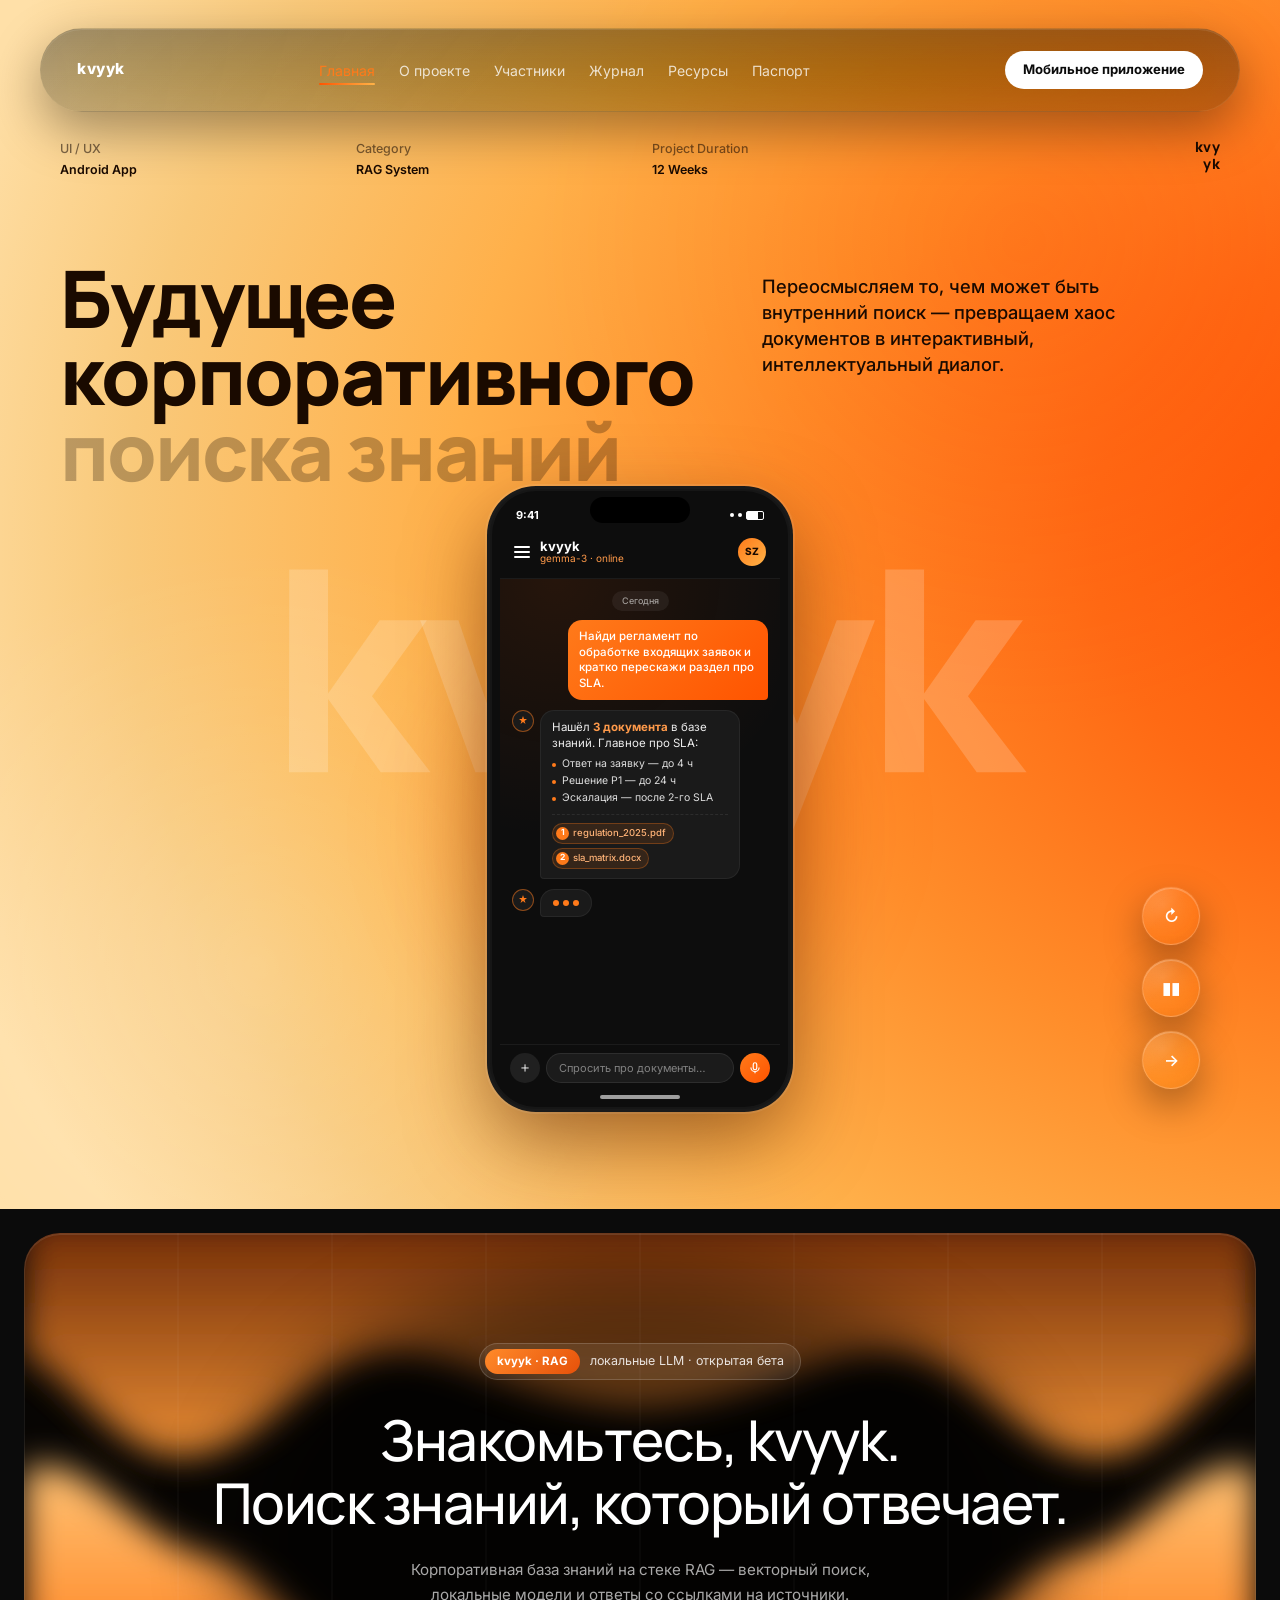
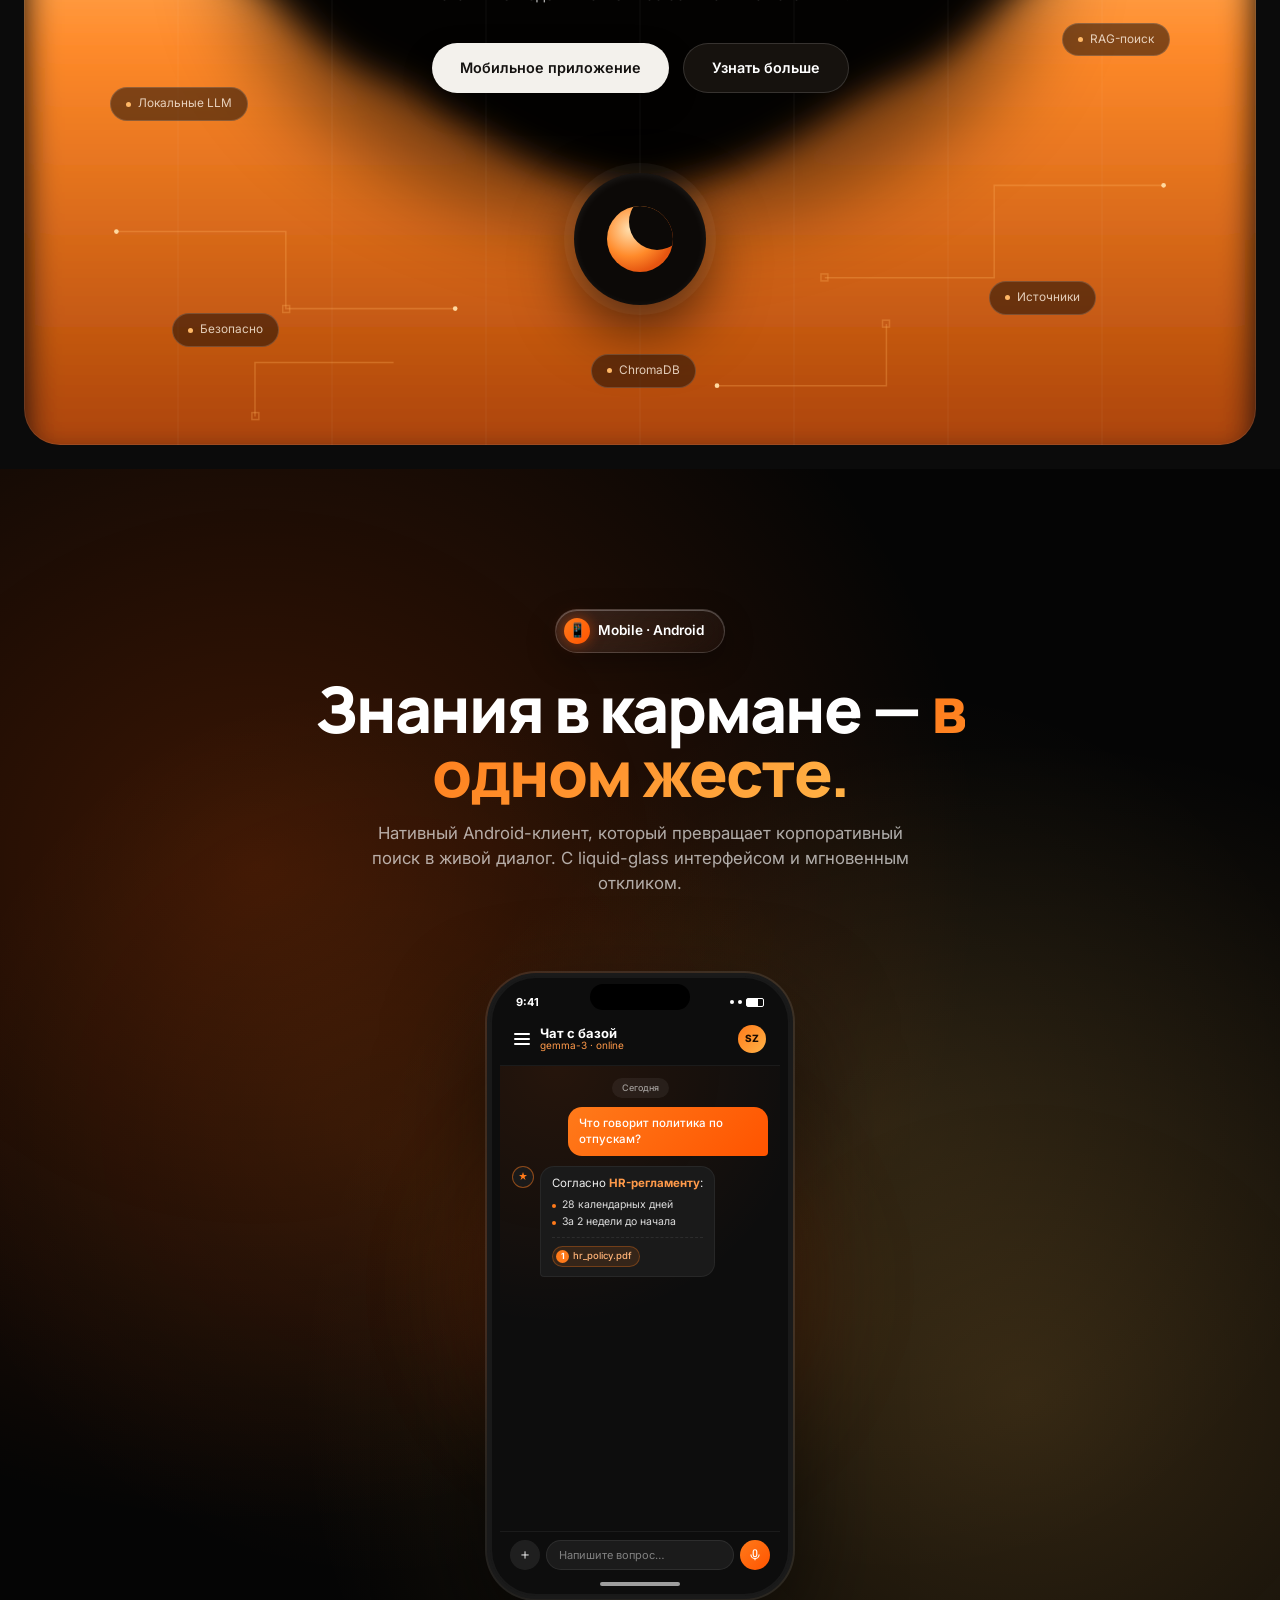
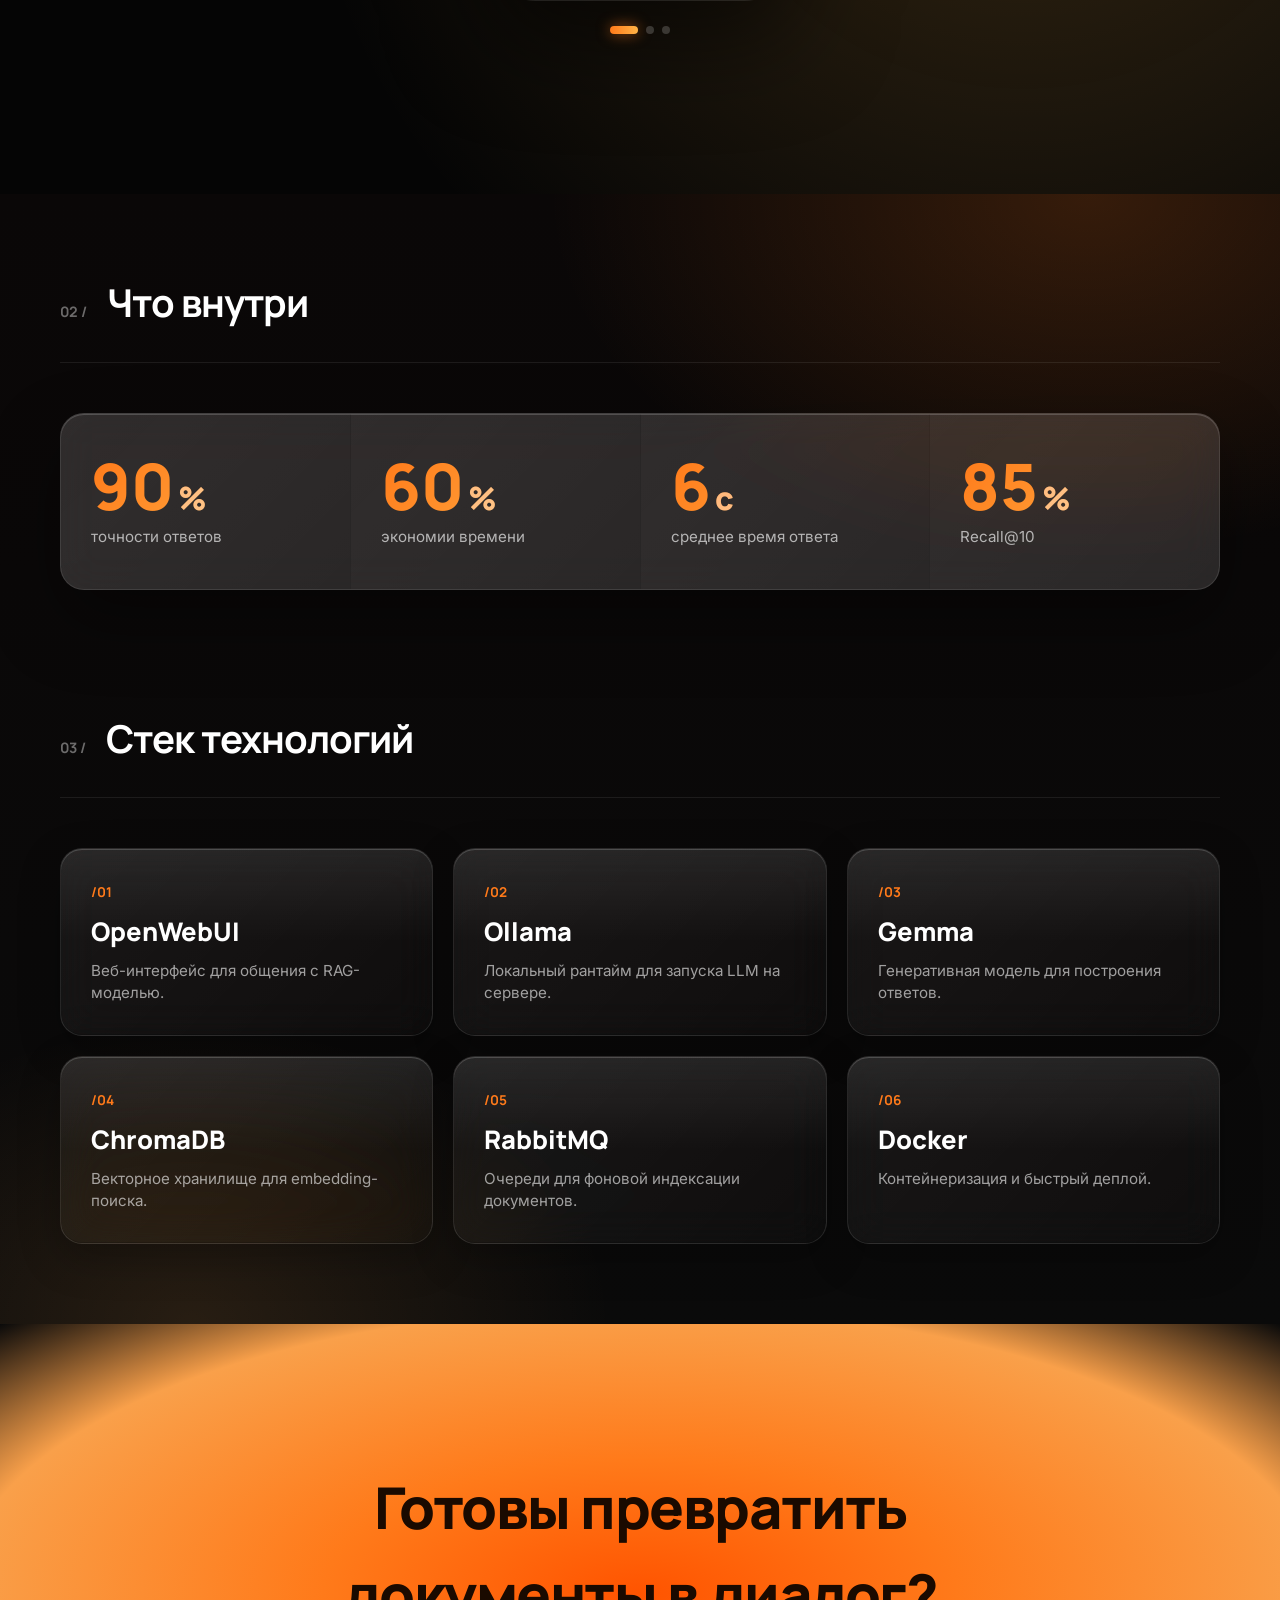
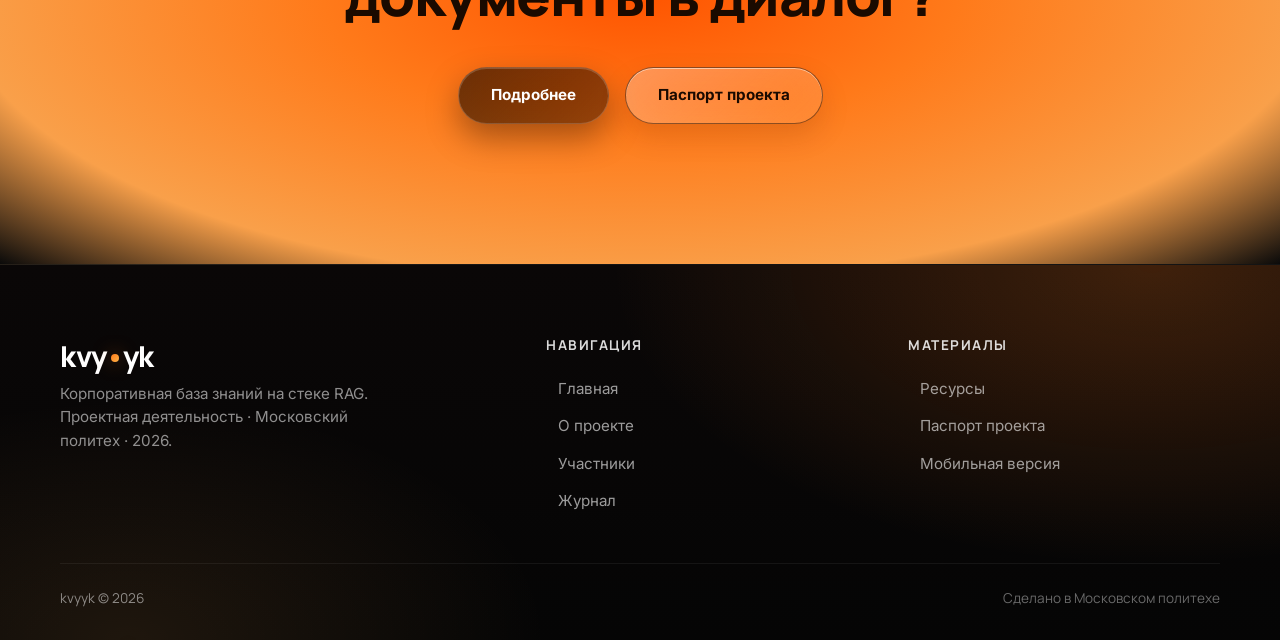
==== commit ff2db7bb: "update all files" ====
--- a/site/index.html
+++ b/site/index.html
@@ -24,7 +24,7 @@
             <li><a href="resources.html">Ресурсы</a></li>
             <li><a href="passport.html">Паспорт</a></li>
         </ul>
-        
+        <a href="mobile.html" class="nb-mob-btn">Мобильное приложение</a>
     </div>
 </nav>
 
@@ -225,104 +225,34 @@
 <!-- ============ DARK INSIGHTS BLOCK ============ -->
 <section class="nb-dark">
 
-    <div class="nb-dark-meta">
-        <div class="nb-dm-left">kvyyk</div>
-        <div class="nb-dm-right">kvyyk · UI/UX</div>
-    </div>
-
-    <div class="nb-dark-grid">
-        <div class="nb-dark-num">
-            01 /
-            <div class="nb-dark-num-label">The Core Idea</div>
-        </div>
-
-        <div class="nb-dark-headline">
-            <div class="nb-insights-tag">
-                <span class="nb-ins-ico">✦</span> Insights /
-            </div>
-            <h2>
-                Скучные корпоративные
-                <span class="nb-muted">порталы? В сторону.</span>
-                <br>
-                <span class="nb-muted">kvyyk превращает ваши</span>
-                документы в живой диалог.
-            </h2>
-        </div>
-    </div>
-
-    <!-- second phone mockup — knowledge base -->
-    <div class="nb-phone2-wrap">
-
-        <div class="nb-phone nb-phone-dark">
-            <div class="nb-phone-notch"></div>
-
-            <div class="nb-status nb-status-dark">
-                <span class="nb-status-time">9:41</span>
-                <div class="nb-status-icons">
-                    <span class="nb-dot dark"></span>
-                    <span class="nb-dot dark"></span>
-                    <span class="nb-bat dark"></span>
-                </div>
-            </div>
-
-            <div class="nb-app-head nb-app-head-dark">
-                <div class="nb-brand-mini">✦ kvyyk</div>
-                <div class="nb-app-avatar nb-app-avatar-dark">SZ</div>
-            </div>
-
-            <div class="nb-search-bar">
-                <span class="nb-search-text">
-                    Доброе утро, <b>Анна.</b> Что найдём?
-                </span>
-                <span class="nb-search-mic">●</span>
-            </div>
-
-            <div class="nb-tabs">
-                <div class="nb-tab nb-tab-active">
-                    Базы знаний
-                    <span class="nb-tab-badge">New</span>
-                </div>
-                <div class="nb-tab">Подкасты <span class="nb-tab-soon">soon</span></div>
-                <div class="nb-tab">Документ…</div>
-            </div>
-
-            <div class="nb-cards-row">
-                <div class="nb-kb-card nb-kb-1">
-                    <div class="nb-kb-add">＋</div>
-                    <div class="nb-kb-label">HR Docs</div>
-                </div>
-                <div class="nb-kb-card nb-kb-2">
-                    <div class="nb-kb-add">＋</div>
-                    <div class="nb-kb-label">Регламенты</div>
-                </div>
-                <div class="nb-kb-card nb-kb-3">
-                    <div class="nb-kb-add">＋</div>
-                    <div class="nb-kb-label">Tech Wiki</div>
-                </div>
-            </div>
-
-            <div class="nb-bottom-bar">
-                <div class="nb-bb-item">
-                    <span class="nb-bb-ico">★</span>
-                    Пригласить коллег
-                </div>
-                <div class="nb-bb-play">▶</div>
-            </div>
-
-            <div class="nb-home-ind dark"></div>
-        </div>
-
-        <div class="nb-create-bubble">
-            <span class="nb-cb-plus">＋</span>
-            <span>Создать<br>базу</span>
-        </div>
-    </div>
-
-    <p class="nb-about-block">
-        kvyyk переосмысляет внутренний поиск —
-        превращает разрозненные документы в живой,
-        интерактивный диалог на базе локальных LLM.
+    <div class="nb-dark-badge">
+        <span class="nb-db-pill">kvyyk · RAG</span>
+        локальные LLM · открытая бета
+    </div>
+
+    <h2 class="nb-dark-title">
+        Знакомьтесь, kvyyk.<br>
+        Поиск знаний, который отвечает.
+    </h2>
+
+    <p class="nb-dark-sub">
+        Корпоративная база знаний на стеке RAG —
+        векторный поиск, локальные модели и ответы
+        со ссылками на источники.
     </p>
+
+    <div class="nb-dark-cta">
+        <a href="mobile.html" class="nb-dk-btn light">Мобильное приложение</a>
+        <a href="about.html" class="nb-dk-btn dark">Узнать больше</a>
+    </div>
+
+    <div class="nb-dark-orb"><span class="nb-orb-core"></span></div>
+
+    <span class="nb-tag-float" style="left:7%;top:56%;">Локальные LLM</span>
+    <span class="nb-tag-float" style="right:7%;top:48%;">RAG-поиск</span>
+    <span class="nb-tag-float" style="left:12%;bottom:12%;">Безопасно</span>
+    <span class="nb-tag-float" style="right:13%;bottom:16%;">Источники</span>
+    <span class="nb-tag-float" style="left:46%;bottom:7%;">ChromaDB</span>
 
 </section>
 
--- a/site/css/style.css
+++ b/site/css/style.css
@@ -869,59 +869,156 @@
    DARK INSIGHTS BLOCK
 ========================= */
 .nb-dark{
-    background:#0a0707;
-    color:#fff;
-    padding:80px 60px 120px;
+    color:#fff;
+    margin:24px;
+    padding:110px 60px 140px;
     position:relative;
     overflow:hidden;
     isolation:isolate;
-}
-/* drifting, blurred gradient blobs — animated out-of-focus backdrop */
+    text-align:center;
+    border-radius:36px;
+    background:
+        url("data:image/svg+xml,%3Csvg xmlns='http://www.w3.org/2000/svg' viewBox='0 0 1600 1100' preserveAspectRatio='xMidYMid slice'%3E%3Cdefs%3E%3ClinearGradient id='f1' x1='0' y1='0' x2='0' y2='1'%3E%3Cstop offset='0%25' stop-color='%23ffc274'/%3E%3Cstop offset='30%25' stop-color='%23ff8a2a'/%3E%3Cstop offset='100%25' stop-color='%23a84106'/%3E%3C/linearGradient%3E%3ClinearGradient id='f2' x1='0' y1='1' x2='0' y2='0'%3E%3Cstop offset='0%25' stop-color='%23ff9a3a'/%3E%3Cstop offset='100%25' stop-color='%237a2e06'/%3E%3C/linearGradient%3E%3Cfilter id='m' x='-20%25' y='-20%25' width='140%25' height='140%25'%3E%3CfeGaussianBlur stdDeviation='22'/%3E%3C/filter%3E%3Cfilter id='m2' x='-40%25' y='-40%25' width='180%25' height='180%25'%3E%3CfeGaussianBlur stdDeviation='55'/%3E%3C/filter%3E%3C/defs%3E%3Crect width='1600' height='1100' fill='%23070503'/%3E%3Cpath d='M0,330C80,300,140,420,230,440C320,460,360,560,460,600C560,640,620,720,800,750C980,720,1040,640,1140,600C1240,560,1280,460,1370,440C1460,420,1520,300,1600,330L1600,1100L0,1100Z' fill='url(%23f1)' filter='url(%23m)'/%3E%3Cpath d='M0,0L1600,0L1600,180C1520,220,1470,330,1370,310C1270,290,1230,190,1130,180C1030,170,980,240,800,250C620,240,570,170,470,180C370,190,330,290,230,310C130,330,80,220,0,180Z' fill='url(%23f2)' opacity='.9' filter='url(%23m)'/%3E%3Cellipse cx='800' cy='430' rx='520' ry='360' fill='%23000000' opacity='.5' filter='url(%23m2)'/%3E%3Cg stroke='%23ffffff' stroke-opacity='.04' stroke-width='2'%3E%3Cline x1='200' y1='0' x2='200' y2='1100'/%3E%3Cline x1='400' y1='0' x2='400' y2='1100'/%3E%3Cline x1='600' y1='0' x2='600' y2='1100'/%3E%3Cline x1='800' y1='0' x2='800' y2='1100'/%3E%3Cline x1='1000' y1='0' x2='1000' y2='1100'/%3E%3Cline x1='1200' y1='0' x2='1200' y2='1100'/%3E%3Cline x1='1400' y1='0' x2='1400' y2='1100'/%3E%3C/g%3E%3Cg stroke='%23ffb05a' stroke-opacity='.3' stroke-width='2' fill='none'%3E%3Cpath d='M120,800H340V900H560'/%3E%3Cpath d='M1480,740H1260V860H1040'/%3E%3Cpath d='M900,1000H1120V920'/%3E%3Cpath d='M480,970H300V1040'/%3E%3Crect x='336' y='896' width='9' height='9'/%3E%3Crect x='1035' y='855' width='9' height='9'/%3E%3Crect x='1115' y='915' width='9' height='9'/%3E%3Crect x='296' y='1035' width='9' height='9'/%3E%3C/g%3E%3Cg fill='%23ffd9a0'%3E%3Ccircle cx='560' cy='900' r='3'/%3E%3Ccircle cx='900' cy='1000' r='3'/%3E%3Ccircle cx='1480' cy='740' r='3'/%3E%3Ccircle cx='120' cy='800' r='3'/%3E%3C/g%3E%3C/svg%3E") center/cover no-repeat,
+        #070503;
+    background-color:#070503;
+}
+/* inner glass rim of the dark panel */
 .nb-dark::before{
     content:"";
     position:absolute;
-    inset:-25%;
-    background:
-        radial-gradient(closest-side at 22% 28%,
-            rgba(255,122,26,1), transparent 70%),
-        radial-gradient(closest-side at 78% 18%,
-            rgba(255,90,20,.95), transparent 70%),
-        radial-gradient(closest-side at 65% 72%,
-            rgba(255,170,80,.9), transparent 70%),
-        radial-gradient(closest-side at 18% 80%,
-            rgba(220,60,10,.85), transparent 70%),
-        radial-gradient(closest-side at 50% 50%,
-            rgba(255,140,40,.7), transparent 75%);
-    filter:blur(90px) saturate(170%);
-    animation:nbDarkDrift 22s ease-in-out infinite;
+    inset:0;
+    border:1px solid rgba(255,255,255,.08);
+    border-radius:inherit;
+    box-shadow:inset 0 1px 0 rgba(255,255,255,.10);
     pointer-events:none;
-    z-index:0;
-}
-/* very subtle vignette so text stays readable but color reads through */
-.nb-dark::after{
-    content:"";
-    position:absolute;
-    inset:0;
-    background:
-        radial-gradient(ellipse at center,
-            transparent 55%,
-            rgba(0,0,0,.35) 100%);
-    pointer-events:none;
-    z-index:0;
+    z-index:2;
+}
+/* badge pill */
+.nb-dark-badge{
+    display:inline-flex;
+    align-items:center;
+    gap:10px;
+    background:rgba(255,255,255,.08);
+    border:1px solid rgba(255,255,255,.16);
+    border-radius:999px;
+    padding:5px 16px 5px 5px;
+    font-size:.78rem;
+    color:rgba(255,255,255,.85);
+}
+.nb-db-pill{
+    background:linear-gradient(135deg,#ff8a2a,#e6510a);
+    border-radius:999px;
+    padding:4px 12px;
+    font-size:.72rem;
+    font-weight:700;
+    color:#fff;
+}
+.nb-dark-title{
+    margin:28px auto 0;
+    max-width:1000px;
+    font-family:'Manrope',sans-serif;
+    font-weight:500;
+    font-size:clamp(34px,4.4vw,62px);
+    line-height:1.12;
+    letter-spacing:-1.5px;
+    color:#fff;
+}
+.nb-dark-sub{
+    max-width:540px;
+    margin:24px auto 0;
+    color:rgba(255,255,255,.66);
+    font-size:.95rem;
+    line-height:1.6;
+}
+.nb-dark-cta{
+    display:flex;
+    gap:14px;
+    justify-content:center;
+    margin-top:36px;
+    flex-wrap:wrap;
+}
+.nb-dk-btn{
+    display:inline-flex;
+    align-items:center;
+    padding:13px 28px;
+    border-radius:999px;
+    font-size:.9rem;
+    font-weight:600;
+    text-decoration:none;
+    transition:transform .25s ease, box-shadow .25s ease;
+}
+.nb-dk-btn.light{
+    background:#f3f1ec;
+    color:#141210;
+    box-shadow:0 12px 28px rgba(0,0,0,.4);
+}
+.nb-dk-btn.dark{
+    background:#16120e;
+    color:#fff;
+    border:1px solid rgba(255,255,255,.14);
+}
+.nb-dk-btn:hover{transform:translateY(-2px);}
+/* eclipse orb */
+.nb-dark-orb{
+    width:132px;height:132px;
+    margin:80px auto 0;
+    border-radius:50%;
+    background:#0c0907;
+    display:flex;
+    align-items:center;
+    justify-content:center;
+    box-shadow:
+        0 0 0 10px rgba(255,255,255,.04),
+        0 24px 60px rgba(0,0,0,.65),
+        inset 0 2px 8px rgba(255,255,255,.08);
+}
+.nb-orb-core{
+    width:66px;height:66px;
+    border-radius:50%;
+    background:radial-gradient(circle at 35% 35%,#ffe0b0,#ff8a2a 45%,#e65510 72%);
+    position:relative;
+    overflow:hidden;
+}
+.nb-orb-core::after{
+    content:"";
+    position:absolute;
+    width:56px;height:56px;
+    border-radius:50%;
+    background:#0c0907;
+    top:-12px;right:-12px;
+}
+/* floating feature tags */
+.nb-dark .nb-tag-float{
+    position:absolute;
+    display:inline-flex;
+    align-items:center;
+    gap:7px;
+    padding:7px 15px;
+    border-radius:999px;
+    background:rgba(28,16,8,.55);
+    border:1px solid rgba(255,255,255,.15);
+    color:rgba(255,240,225,.82);
+    font-size:.74rem;
+    z-index:1;
+}
+.nb-dark .nb-tag-float::before{
+    content:"";
+    width:5px;height:5px;
+    border-radius:50%;
+    background:#ffb866;
+}
+@media(max-width:760px){
+    .nb-dark{margin:10px;border-radius:22px;}
+    .nb-dark .nb-tag-float{display:none;}
 }
 .nb-dark > *{position:relative;z-index:1;}
-@keyframes nbDarkDrift{
-    0%,100%{transform:translate(0,0) scale(1);filter:blur(110px) saturate(140%) hue-rotate(0deg);}
-    33%{transform:translate(3%,-2%) scale(1.08);filter:blur(120px) saturate(150%) hue-rotate(-8deg);}
-    66%{transform:translate(-2%,3%) scale(.96);filter:blur(100px) saturate(135%) hue-rotate(6deg);}
-}
 .nb-dark-meta{
     display:flex;
     justify-content:space-between;
     font-size:.78rem;
-    color:rgba(255,255,255,.45);
+    color:rgba(255,255,255,.55);
     padding-bottom:60px;
-    border-bottom:1px solid rgba(255,255,255,.06);
+    border-bottom:1px solid rgba(255,255,255,.1);
 }
 .nb-dark-grid{
     display:grid;
@@ -934,7 +1031,7 @@
     font-family:'Manrope',sans-serif;
     font-weight:700;
     font-size:.95rem;
-    color:rgba(255,255,255,.55);
+    color:rgba(255,255,255,.6);
 }
 .nb-dark-num-label{
     color:#fff;
@@ -946,26 +1043,26 @@
     align-items:center;
     gap:8px;
     font-size:.85rem;
-    color:rgba(255,255,255,.85);
+    color:rgba(255,255,255,.9);
     margin-bottom:30px;
     padding:6px 16px 6px 6px;
-    border:1px solid rgba(255,255,255,.16);
+    border:1px solid rgba(255,255,255,.18);
     border-radius:999px;
     background:
         linear-gradient(135deg,
-            rgba(255,255,255,.08),
+            rgba(255,255,255,.1),
             rgba(255,255,255,.02));
     backdrop-filter:blur(18px) saturate(180%);
     -webkit-backdrop-filter:blur(18px) saturate(180%);
     box-shadow:
         inset 0 1px 0 rgba(255,255,255,.22),
-        inset 0 -1px 0 rgba(0,0,0,.15),
+        inset 0 -1px 0 rgba(0,0,0,.18),
         0 10px 30px rgba(0,0,0,.3);
 }
 .nb-ins-ico{
     width:22px;height:22px;
     border-radius:50%;
-    background:rgba(255,255,255,.1);
+    background:rgba(255,255,255,.12);
     display:inline-flex;
     align-items:center;
     justify-content:center;
@@ -1226,10 +1323,10 @@
 .nb-about-block{
     max-width:380px;
     margin:80px 0 0 200px;
-    color:rgba(255,255,255,.65);
+    color:rgba(255,255,255,.75);
     font-size:.95rem;
     line-height:1.5;
-    border-top:1px solid rgba(255,255,255,.08);
+    border-top:1px solid rgba(255,255,255,.12);
     padding-top:20px;
 }
 
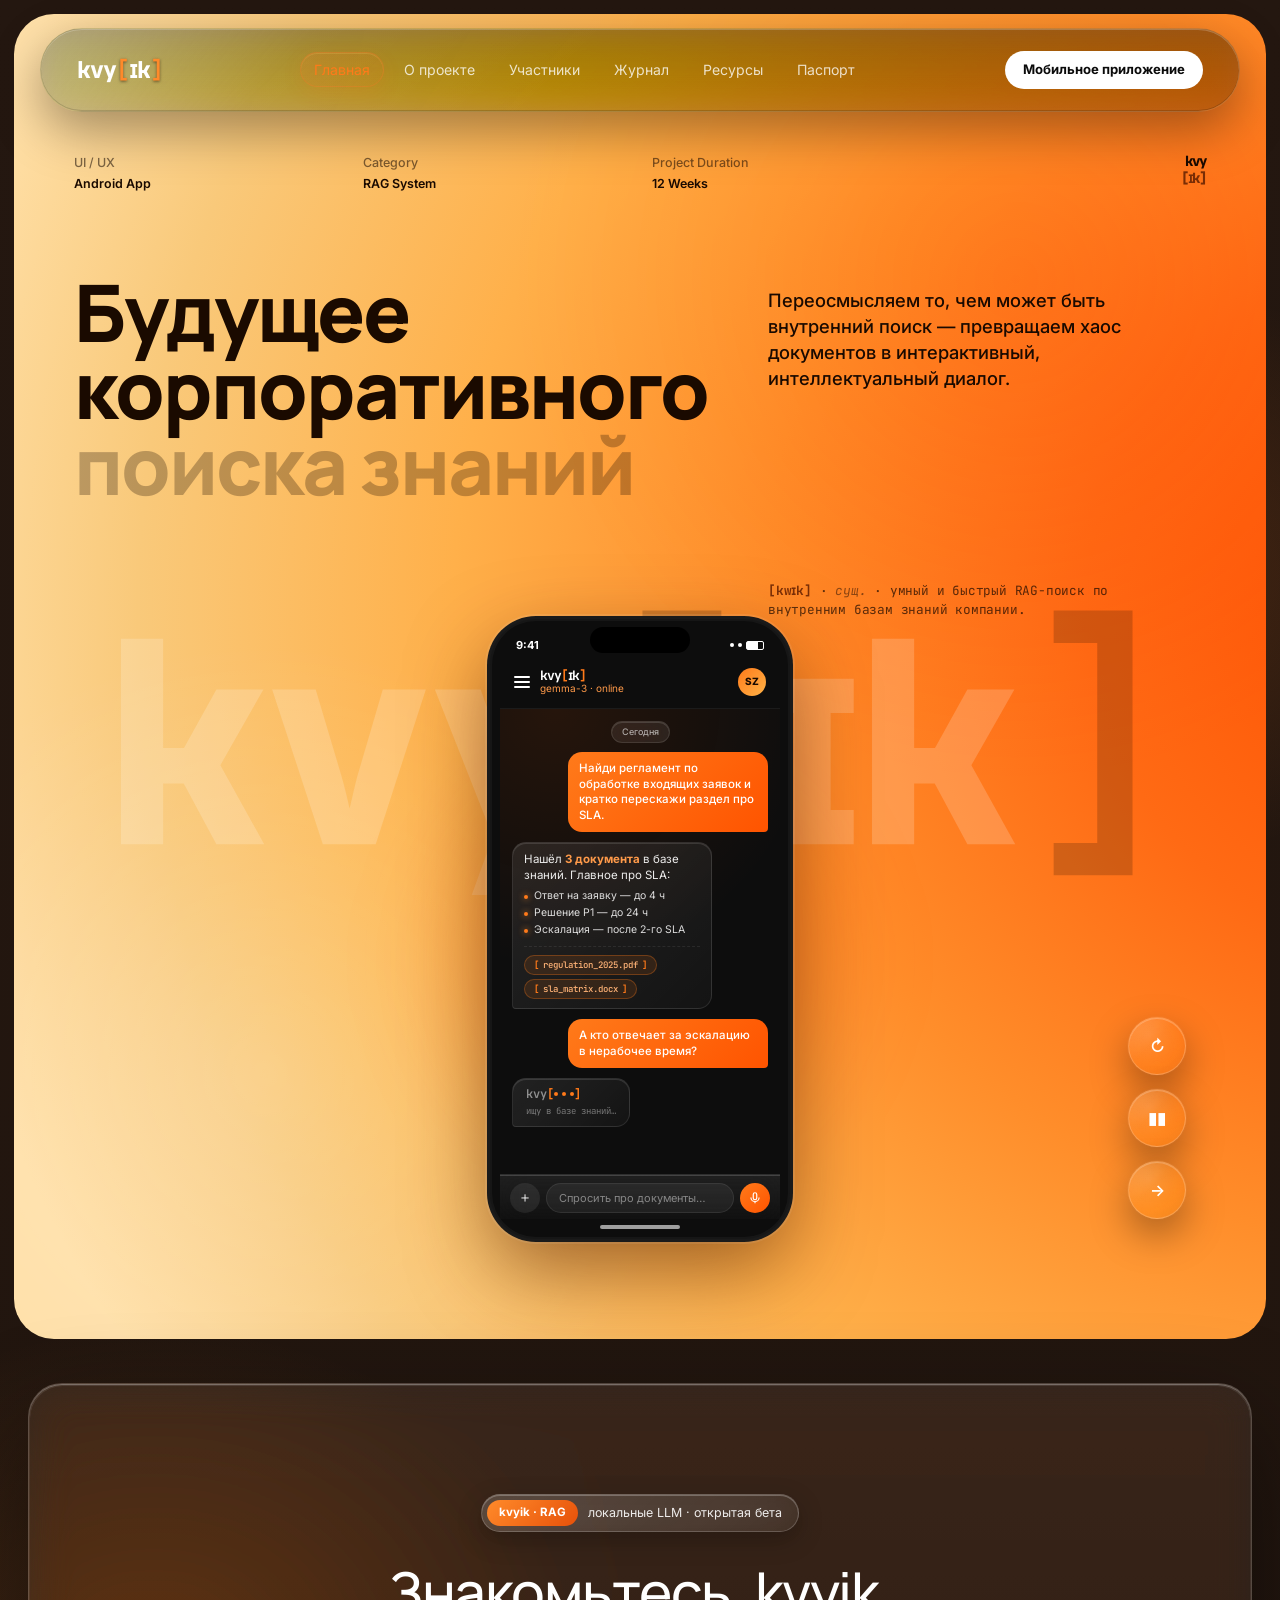
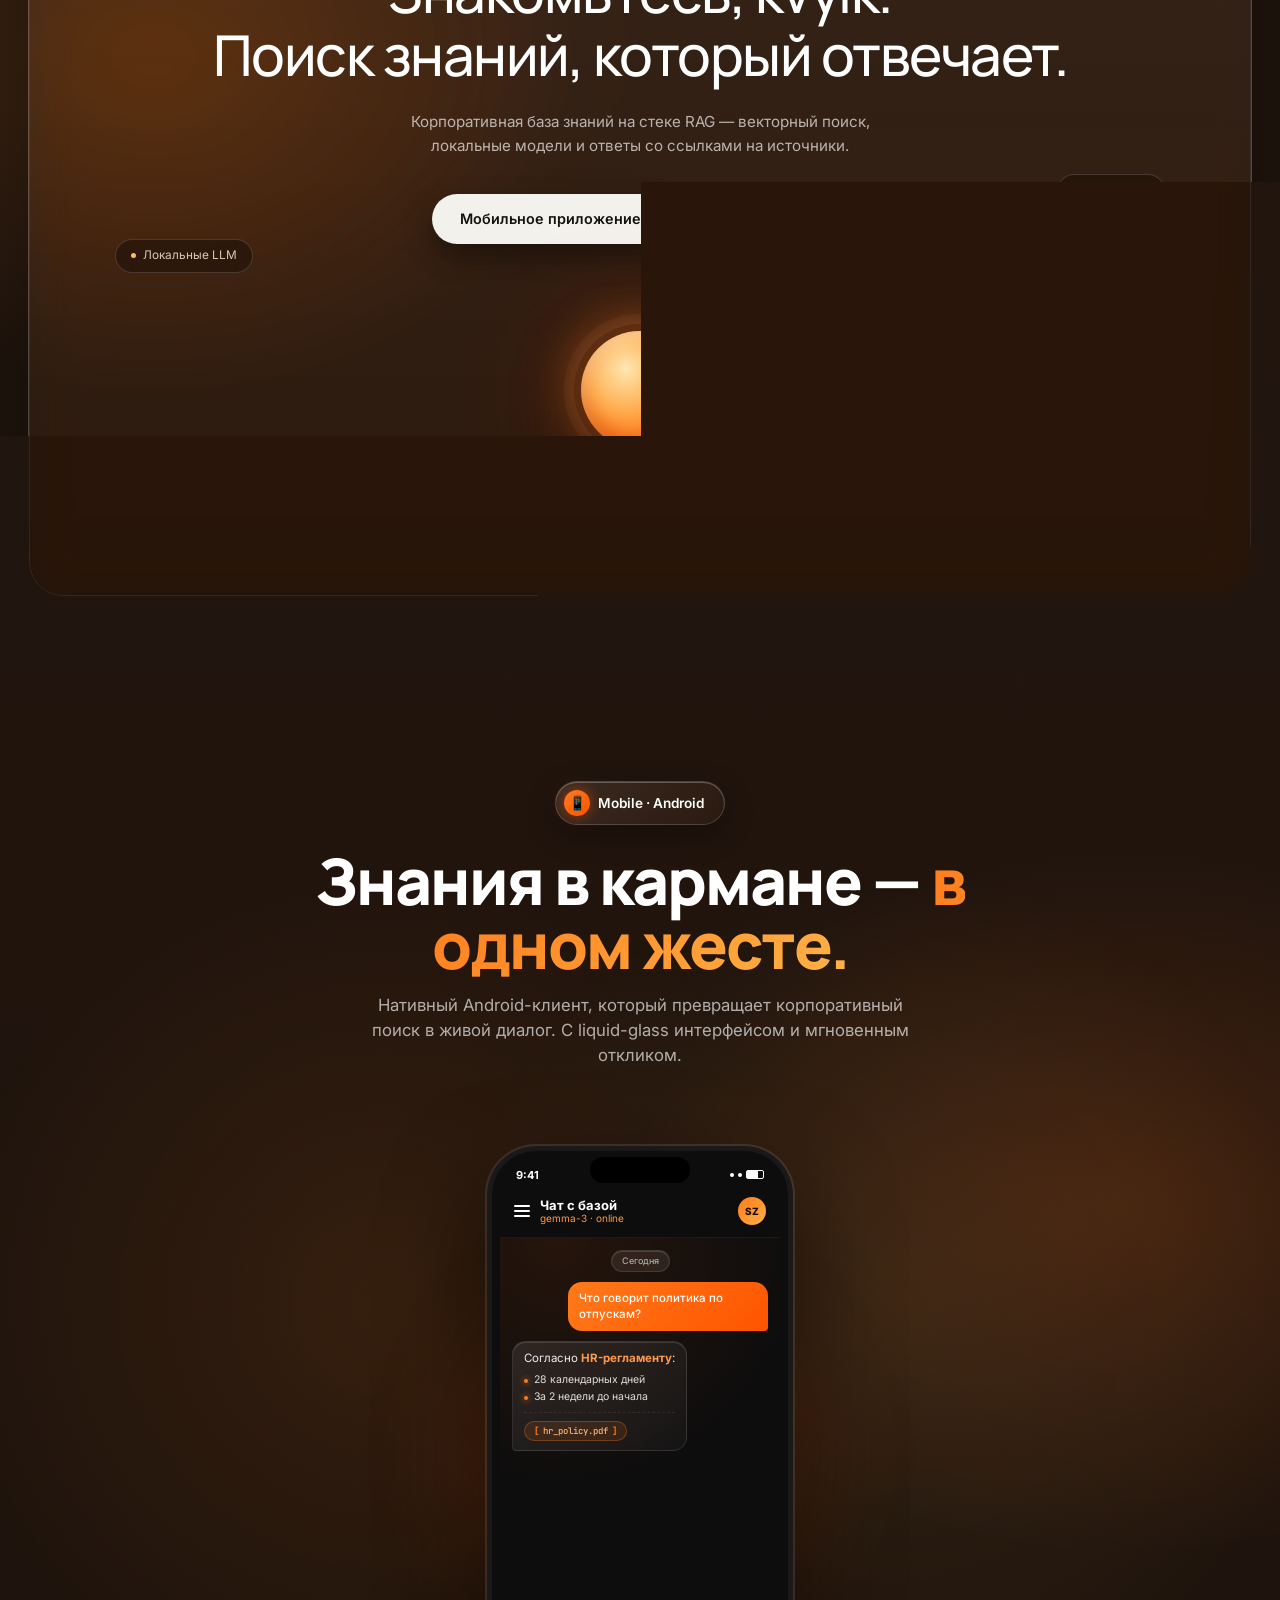
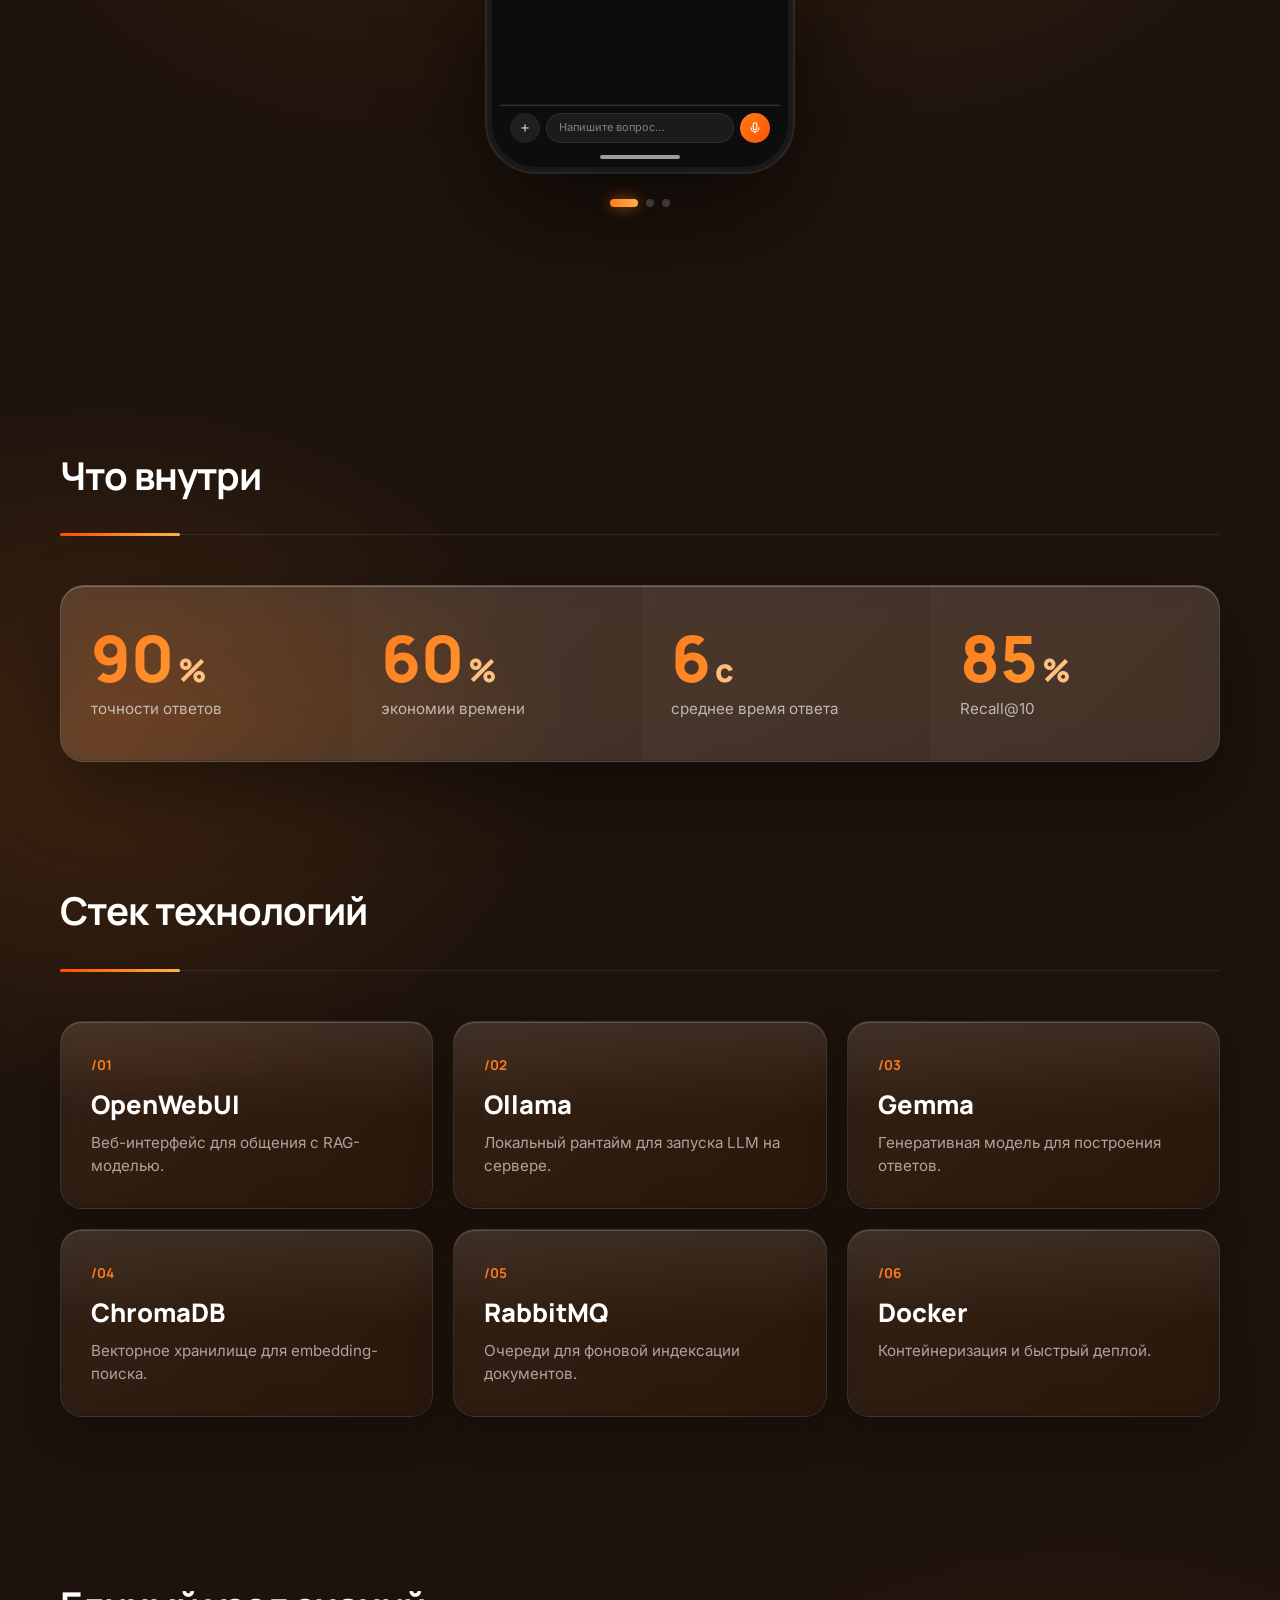
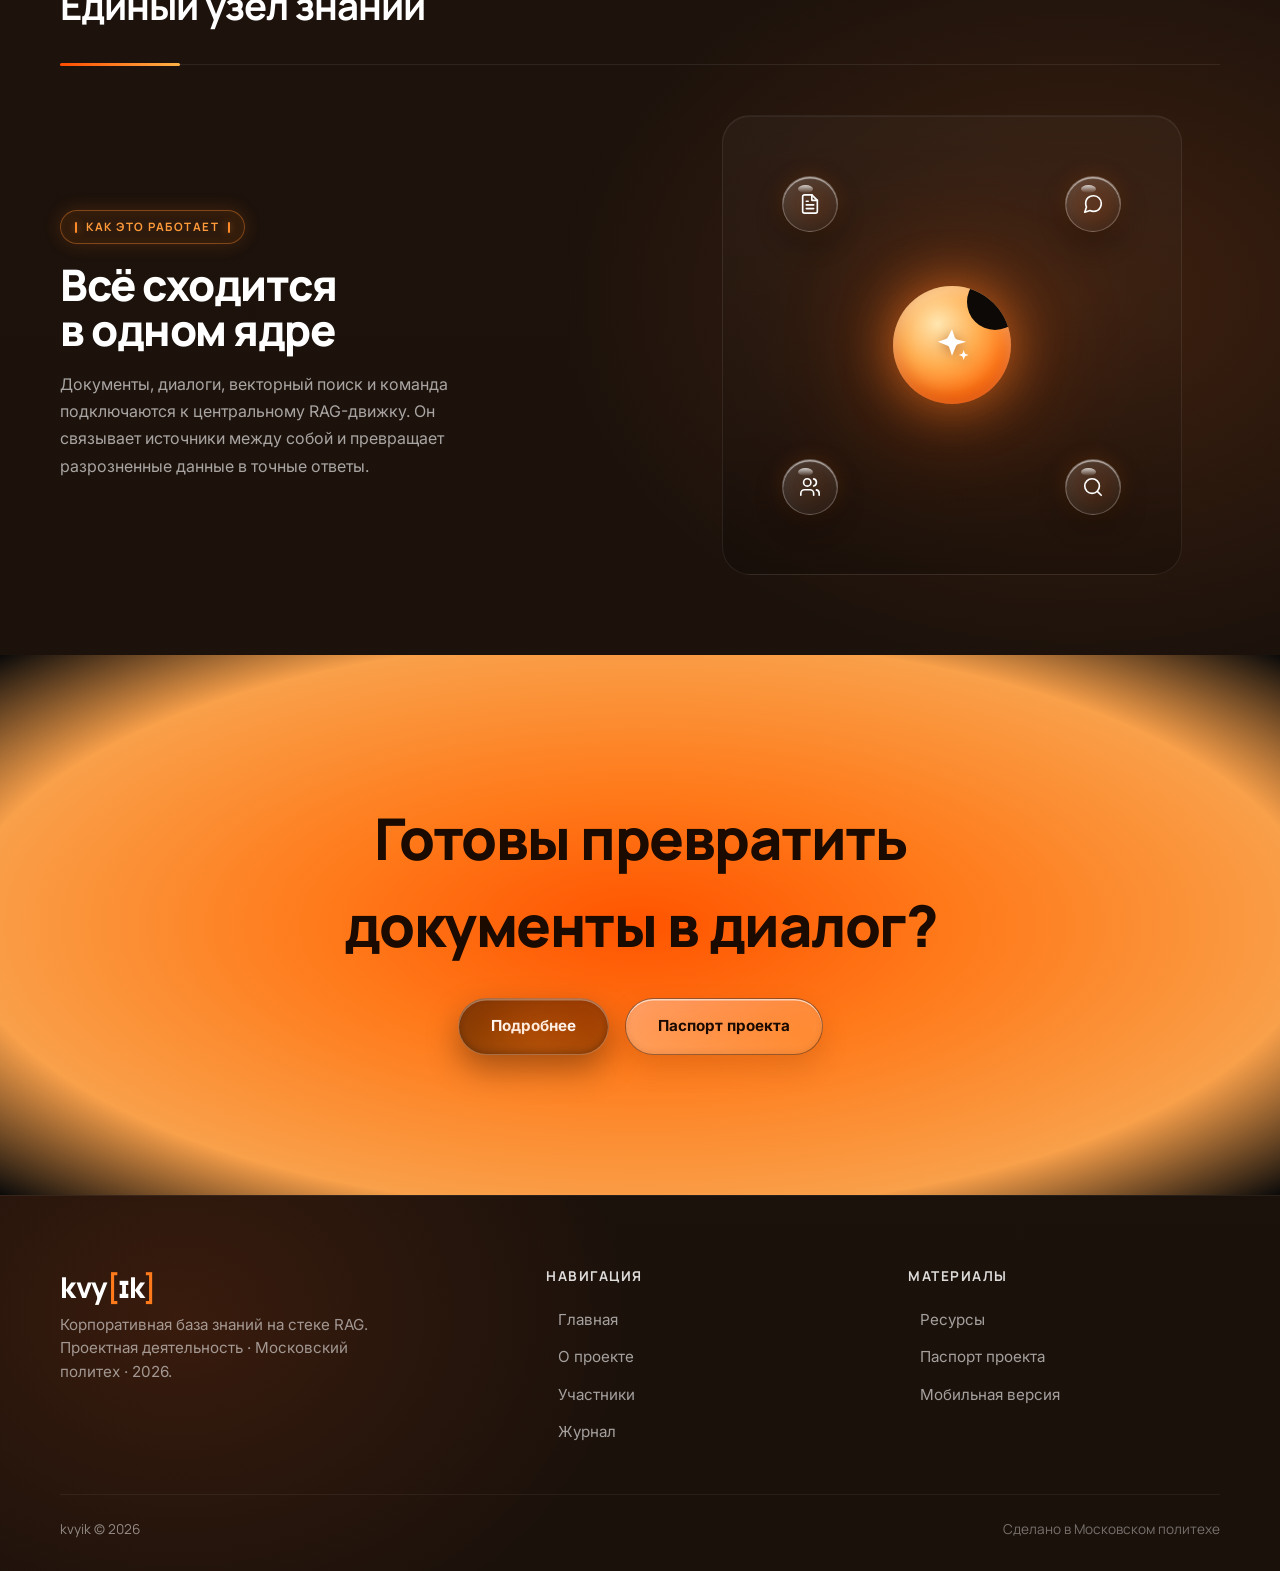
==== commit 0b1be0f2: "feat(brand): favicon [...] (скобки с точками, hover-состояние логотипа) - assets/favicon.svg: оранже" ====
--- a/site/index.html
+++ b/site/index.html
@@ -3,19 +3,31 @@
 <head>
     <meta charset="UTF-8">
     <meta name="viewport" content="width=device-width, initial-scale=1.0">
-    <title>kvyyk | RAG-as-a-Service</title>
+    <title>kvyik | RAG-as-a-Service</title>
 
     <link rel="stylesheet" href="css/style.css">
 
-    <link href="https://fonts.googleapis.com/css2?family=Inter:wght@300;400;500;600;700;800;900&family=Manrope:wght@400;600;700;800&display=swap" rel="stylesheet">
+    <link href="https://fonts.googleapis.com/css2?family=Inter:wght@300;400;500;600;700;800;900&family=Manrope:wght@400;600;700;800&family=JetBrains+Mono:wght@500;700&display=swap" rel="stylesheet">
+    <link rel="icon" type="image/svg+xml" href="assets/favicon.svg">
 </head>
-<body class="kvyyk-body">
+<body class="kvyyk-body home">
+
+<!-- unified page background — flows below the hero -->
+<div class="home-bg" aria-hidden="true"></div>
 
 <div id="progress-bar"></div>
 
+<!-- Liquid Glass refraction filter (feDisplacementMap) -->
+<svg class="lg-filter" aria-hidden="true" width="0" height="0" style="position:absolute;overflow:hidden">
+    <filter id="lg-distortion" x="-20%" y="-20%" width="140%" height="140%" color-interpolation-filters="sRGB">
+        <feTurbulence type="fractalNoise" baseFrequency="0.008 0.011" numOctaves="2" seed="42" result="noise"/>
+        <feGaussianBlur in="noise" stdDeviation="2.4" result="soft"/>
+        <feDisplacementMap in="SourceGraphic" in2="soft" scale="55" xChannelSelector="R" yChannelSelector="G"/>
+    </filter>
+</svg>
 <nav class="nb-nav">
     <div class="nb-nav-inner">
-        <div class="nb-brand">kvyyk</div>
+        <a href="index.html" class="nb-brand kvy-logo kvy-anim"><span class="kvy">kvy</span><span class="kvy-br br-l">[</span><span class="l-ik">ɪk</span><span class="l-dots"><i></i><i></i><i></i></span><span class="kvy-br br-r">]</span></a>
         <ul class="nb-links">
             <li><a href="index.html" class="active-link">Главная</a></li>
             <li><a href="about.html">О проекте</a></li>
@@ -45,8 +57,8 @@
             <span class="nb-meta-label">Project Duration</span>
             <span class="nb-meta-val">12 Weeks</span>
         </div>
-        <div class="nb-meta-col nb-meta-mark">
-            <span>kvy</span><span>yk</span>
+        <div class="nb-meta-col nb-meta-mark kvy-logo">
+            <span>kvy</span><span>[ɪk]</span>
         </div>
     </div>
 
@@ -64,15 +76,20 @@
             хаос документов в интерактивный,
             интеллектуальный диалог.
         </p>
+
+        <p class="nb-dict">
+            <span class="nb-ipa">[kwɪk]</span> · <i>сущ.</i> ·
+            умный и быстрый RAG-поиск по внутренним базам знаний компании.
+        </p>
     </div>
 
     <!-- giant background brand text -->
-    <div class="nb-bg-brand">kvyyk</div>
+    <div class="nb-bg-brand kvy-logo">kvy<span class="kvy-br">[</span>ɪk<span class="kvy-br">]</span></div>
 
     <!-- left side meta -->
     <div class="nb-side nb-side-left">
         <div class="nb-side-row">
-            <span class="nb-side-label">kvyyk</span>
+            <span class="nb-side-label">kvyik</span>
             <span class="nb-side-val">RAG App</span>
         </div>
         <div class="nb-side-row nb-side-row-mid">
@@ -127,7 +144,7 @@
                     <span></span><span></span><span></span>
                 </div>
                 <div class="nb-app-title">
-                    <span class="nb-app-name">kvyyk</span>
+                    <span class="nb-app-name kvy-logo">kvy<span class="kvy-br">[</span>ɪk<span class="kvy-br">]</span></span>
                     <span class="nb-app-sub">gemma-3 · online</span>
                 </div>
                 <div class="nb-app-avatar">SZ</div>
@@ -150,11 +167,6 @@
 
                 <!-- assistant msg -->
                 <div class="nb-msg nb-msg-bot">
-                    <div class="nb-bot-avatar">
-                        <svg viewBox="0 0 24 24" fill="none">
-                            <path d="M12 2L14 8H20L15 12L17 18L12 14L7 18L9 12L4 8H10L12 2Z" fill="#ff7a1a"/>
-                        </svg>
-                    </div>
                     <div class="nb-bubble nb-bubble-bot">
                         <p>Нашёл <b>3 документа</b> в базе знаний.
                         Главное про SLA:</p>
@@ -166,29 +178,27 @@
 
                         <!-- source chips -->
                         <div class="nb-sources">
-                            <span class="nb-source-chip">
-                                <span class="nb-source-num">1</span>
-                                regulation_2025.pdf
-                            </span>
-                            <span class="nb-source-chip">
-                                <span class="nb-source-num">2</span>
-                                sla_matrix.docx
-                            </span>
+                            <span class="nb-source-chip kvy-logo"><span class="kvy-br">[</span>regulation_2025.pdf<span class="kvy-br">]</span></span>
+                            <span class="nb-source-chip kvy-logo"><span class="kvy-br">[</span>sla_matrix.docx<span class="kvy-br">]</span></span>
                         </div>
                     </div>
                 </div>
 
-                <!-- typing indicator -->
+                <!-- user follow-up -->
+                <div class="nb-msg nb-msg-user">
+                    <div class="nb-bubble nb-bubble-user">
+                        А кто отвечает за эскалацию
+                        в нерабочее время?
+                    </div>
+                </div>
+
+                <!-- loader: searching for the follow-up -->
                 <div class="nb-msg nb-msg-bot">
-                    <div class="nb-bot-avatar nb-bot-avatar-typing">
-                        <svg viewBox="0 0 24 24" fill="none">
-                            <path d="M12 2L14 8H20L15 12L17 18L12 14L7 18L9 12L4 8H10L12 2Z" fill="#ff7a1a"/>
-                        </svg>
-                    </div>
                     <div class="nb-bubble nb-bubble-bot nb-bubble-typing">
-                        <span class="nb-typ"></span>
-                        <span class="nb-typ"></span>
-                        <span class="nb-typ"></span>
+                        <span class="kvy-loader">
+                            <span class="ll-kvy">kvy</span><span class="ll-bl">[</span><span class="ll-inner"><i></i><i></i><i></i></span><span class="ll-br">]</span>
+                        </span>
+                        <span class="nb-loader-text">ищу в базе знаний…</span>
                     </div>
                 </div>
 
@@ -226,12 +236,12 @@
 <section class="nb-dark">
 
     <div class="nb-dark-badge">
-        <span class="nb-db-pill">kvyyk · RAG</span>
+        <span class="nb-db-pill">kvyik · RAG</span>
         локальные LLM · открытая бета
     </div>
 
     <h2 class="nb-dark-title">
-        Знакомьтесь, kvyyk.<br>
+        Знакомьтесь, kvyik.<br>
         Поиск знаний, который отвечает.
     </h2>
 
@@ -357,11 +367,6 @@
                                 </div>
                             </div>
                             <div class="nb-msg nb-msg-bot">
-                                <div class="nb-bot-avatar">
-                                    <svg viewBox="0 0 24 24" fill="none">
-                                        <path d="M12 2L14 8H20L15 12L17 18L12 14L7 18L9 12L4 8H10L12 2Z" fill="#ff7a1a"/>
-                                    </svg>
-                                </div>
                                 <div class="nb-bubble nb-bubble-bot">
                                     <p>Согласно <b>HR-регламенту</b>:</p>
                                     <ul class="nb-bubble-list">
@@ -369,10 +374,7 @@
                                         <li>За 2 недели до начала</li>
                                     </ul>
                                     <div class="nb-sources">
-                                        <span class="nb-source-chip">
-                                            <span class="nb-source-num">1</span>
-                                            hr_policy.pdf
-                                        </span>
+                                        <span class="nb-source-chip kvy-logo"><span class="kvy-br">[</span>hr_policy.pdf<span class="kvy-br">]</span></span>
                                     </div>
                                 </div>
                             </div>
@@ -560,7 +562,6 @@
     <div class="nb-container">
 
         <div class="nb-num-row">
-            <span class="nb-num-tag">02 /</span>
             <h3>Что внутри</h3>
         </div>
 
@@ -584,7 +585,6 @@
         </div>
 
         <div class="nb-num-row" style="margin-top:120px;">
-            <span class="nb-num-tag">03 /</span>
             <h3>Стек технологий</h3>
         </div>
 
@@ -618,6 +618,64 @@
                 <span class="nb-tech-num">/06</span>
                 <h4>Docker</h4>
                 <p>Контейнеризация и быстрый деплой.</p>
+            </div>
+        </div>
+
+    </div>
+</section>
+
+<!-- ============ KNOWLEDGE HUB / ORBIT ============ -->
+<section class="nb-section nb-orb-section">
+    <div class="nb-container">
+
+        <div class="nb-num-row">
+            <h3>Единый узел знаний</h3>
+        </div>
+
+        <div class="nb-orb-wrap">
+            <div class="nb-orb-copy">
+                <span class="nb-sec-tag">Как это работает</span>
+                <h2>Всё сходится<br>в одном ядре</h2>
+                <p>Документы, диалоги, векторный поиск и команда подключаются
+                   к центральному RAG-движку. Он связывает источники между собой
+                   и превращает разрозненные данные в точные ответы.</p>
+            </div>
+
+            <div class="nb-orb-stage" aria-hidden="true">
+                <!-- expanding ripple rings -->
+                <span class="nb-orb-wave"></span>
+                <span class="nb-orb-wave"></span>
+                <span class="nb-orb-wave"></span>
+
+                <!-- glowing core -->
+                <div class="nb-orb-core">
+                    <svg viewBox="0 0 24 24" width="40" height="40" fill="#fff">
+                        <path d="M12 2.5l1.6 4.9a2 2 0 0 0 1.3 1.3L20.5 10l-4.9 1.6a2 2 0 0 0-1.3 1.3L12 18.5l-1.6-4.9a2 2 0 0 0-1.3-1.3L3.5 10l4.9-1.6a2 2 0 0 0 1.3-1.3L12 2.5z"/>
+                        <path d="M19 15l.6 1.8a1 1 0 0 0 .6.6L22 18l-1.8.6a1 1 0 0 0-.6.6L19 21l-.6-1.8a1 1 0 0 0-.6-.6L16 18l1.8-.6a1 1 0 0 0 .6-.6L19 15z"/>
+                    </svg>
+                </div>
+
+                <!-- orbiting nodes -->
+                <div class="nb-orb-node nb-orb-node--nw" title="Документы">
+                    <svg viewBox="0 0 24 24" width="22" height="22" fill="none" stroke="#fff" stroke-width="1.8" stroke-linecap="round" stroke-linejoin="round">
+                        <path d="M14 2H6a2 2 0 0 0-2 2v16a2 2 0 0 0 2 2h12a2 2 0 0 0 2-2V8z"/><path d="M14 2v6h6"/><path d="M16 13H8"/><path d="M16 17H8"/><path d="M10 9H8"/>
+                    </svg>
+                </div>
+                <div class="nb-orb-node nb-orb-node--ne" title="Диалог">
+                    <svg viewBox="0 0 24 24" width="22" height="22" fill="none" stroke="#fff" stroke-width="1.8" stroke-linecap="round" stroke-linejoin="round">
+                        <path d="M21 11.5a8.38 8.38 0 0 1-.9 3.8 8.5 8.5 0 0 1-7.6 4.7 8.38 8.38 0 0 1-3.8-.9L3 21l1.9-5.7a8.38 8.38 0 0 1-.9-3.8 8.5 8.5 0 0 1 4.7-7.6 8.38 8.38 0 0 1 3.8-.9h.5a8.48 8.48 0 0 1 8 8z"/>
+                    </svg>
+                </div>
+                <div class="nb-orb-node nb-orb-node--sw" title="Команда">
+                    <svg viewBox="0 0 24 24" width="22" height="22" fill="none" stroke="#fff" stroke-width="1.8" stroke-linecap="round" stroke-linejoin="round">
+                        <path d="M16 21v-2a4 4 0 0 0-4-4H6a4 4 0 0 0-4 4v2"/><circle cx="9" cy="7" r="4"/><path d="M22 21v-2a4 4 0 0 0-3-3.87"/><path d="M16 3.13a4 4 0 0 1 0 7.75"/>
+                    </svg>
+                </div>
+                <div class="nb-orb-node nb-orb-node--se" title="Векторный поиск">
+                    <svg viewBox="0 0 24 24" width="22" height="22" fill="none" stroke="#fff" stroke-width="1.8" stroke-linecap="round" stroke-linejoin="round">
+                        <circle cx="11" cy="11" r="8"/><path d="m21 21-4.3-4.3"/>
+                    </svg>
+                </div>
             </div>
         </div>
 
@@ -639,7 +697,7 @@
     <div class="nb-container">
         <div class="nb-footer-grid">
             <div class="nb-footer-brand">
-                <h3>kvy<span class="dot"></span>yk</h3>
+                <h3 class="kvy-logo">kvy<span class="kvy-br">[</span>ɪk<span class="kvy-br">]</span></h3>
                 <p>Корпоративная база знаний на стеке RAG. Проектная деятельность · Московский политех · 2026.</p>
             </div>
             <div class="nb-footer-col">
@@ -661,7 +719,7 @@
             </div>
         </div>
         <div class="nb-footer-bottom">
-            <div class="nb-footer-mark">kvyyk © 2026</div>
+            <div class="nb-footer-mark">kvyik © 2026</div>
             <div>Сделано в Московском политехе</div>
         </div>
     </div>
--- a/site/css/style.css
+++ b/site/css/style.css
@@ -64,7 +64,6 @@
         radial-gradient(circle at 75% 65%,
             rgba(255,200,140,.16), transparent 55%);
     filter:blur(60px);
-    animation:liquidFlow 18s ease-in-out infinite;
     pointer-events:none;
     z-index:0;
     border-radius:inherit;
@@ -109,7 +108,10 @@
 body{
     font-family:'Inter',sans-serif;
     background:#0b0b0b;
-    color:#0d0d0d;
+    /* page is dark by default -> light default text.
+       light elements (.nb-mob-btn, .nb-phone-dark, pills)
+       set their own dark color explicitly. */
+    color:rgba(255,255,255,.9);
     line-height:1.5;
     overflow-x:hidden;
     -webkit-font-smoothing:antialiased;
@@ -150,29 +152,33 @@
         linear-gradient(180deg,
             rgba(20,20,20,.42),
             rgba(20,20,20,.28));
-    backdrop-filter:blur(36px) saturate(140%);
-    -webkit-backdrop-filter:blur(36px) saturate(140%);
-    border:1px solid rgba(255,255,255,.08);
-    box-shadow:
-        inset 0 1px 0 rgba(255,255,255,.10),
+    backdrop-filter:blur(22px) saturate(155%) brightness(1.08);
+    -webkit-backdrop-filter:blur(22px) saturate(155%) brightness(1.08);
+    border:1px solid rgba(255,255,255,.14);
+    box-shadow:
+        inset 0 1px 0 rgba(255,255,255,.22),
+        inset 0 -1px 0 rgba(0,0,0,.18),
         0 18px 50px rgba(0,0,0,.35);
     transition:transform .4s ease, background .3s ease, max-width .4s ease, box-shadow .3s;
     position:relative;
     overflow:hidden;
 }
+/* liquid-glass specular edge */
 .nb-nav-inner::before{
     content:"";
     position:absolute;
     inset:0;
     background:linear-gradient(135deg,
-        rgba(255,255,255,.06) 0%,
-        rgba(255,255,255,0) 40%);
+        rgba(255,255,255,.20) 0%,
+        rgba(255,255,255,.02) 22%,
+        rgba(255,255,255,0) 46%);
     pointer-events:none;
     border-radius:inherit;
+    z-index:1;
 }
 .nb-nav-inner > *{position:relative;z-index:2;}
 .nb-nav-inner.scrolled{
-    max-width:980px;
+    max-width:1080px;
     background:
         linear-gradient(180deg,
             rgba(20,20,20,.55),
@@ -190,28 +196,54 @@
 .nb-links{
     list-style:none;
     display:flex;
-    gap:24px;
+    gap:6px;
 }
 .nb-links a{
+    display:inline-block;
     color:rgba(255,255,255,.78);
     text-decoration:none;
     font-size:.88rem;
+    white-space:nowrap;
     transition:color .25s ease;
     position:relative;
-}
-.nb-links a::after{
-    content:"";
-    position:absolute;
-    left:50%;bottom:-6px;
-    width:0;height:2px;
-    background:linear-gradient(90deg,#ff5400,#ffb347);
-    border-radius:2px;
-    transition:width .3s ease, left .3s ease;
-}
-.nb-links a:hover::after,
-.nb-links a.active-link::after{
-    width:100%;
-    left:0;
+    padding:7px 14px;
+    border-radius:20px;
+    isolation:isolate;
+}
+/* liquid glass pill */
+.nb-links a::before{
+    content:"";
+    position:absolute;
+    inset:0;
+    border-radius:20px;
+    background:linear-gradient(135deg,
+        rgba(255,255,255,.13) 0%,
+        rgba(255,255,255,.05) 100%);
+    border:1px solid rgba(255,255,255,.16);
+    box-shadow:
+        inset 0 1px 0 rgba(255,255,255,.26),
+        inset 0 -1px 0 rgba(0,0,0,.06),
+        0 6px 20px rgba(0,0,0,.14);
+    opacity:0;
+    transform:scale(.82);
+    transition:opacity .26s ease, transform .38s cubic-bezier(.34,1.56,.64,1);
+    z-index:-1;
+    pointer-events:none;
+}
+.nb-links a:hover::before{
+    opacity:1;
+    transform:scale(1);
+}
+.nb-links a.active-link::before{
+    opacity:1;
+    transform:scale(1);
+    background:linear-gradient(135deg,
+        rgba(255,110,30,.16) 0%,
+        rgba(255,80,0,.08) 100%);
+    border-color:rgba(255,120,40,.28);
+    box-shadow:
+        inset 0 1px 0 rgba(255,200,100,.20),
+        0 6px 20px rgba(255,80,0,.10);
 }
 .nb-links a:hover,.active-link{color:#fff !important;}
 .nb-mob-btn{
@@ -229,6 +261,8 @@
     border-radius:999px;
     font-weight:700;
     font-size:.82rem;
+    white-space:nowrap;
+    flex-shrink:0;
 }
 
 /* =========================
@@ -585,8 +619,12 @@
     font-size:9px;
     padding:3px 10px;
     border-radius:999px;
-    background:rgba(255,255,255,.06);
-    color:rgba(255,255,255,.55);
+    background:rgba(255,255,255,.08);
+    backdrop-filter:blur(10px) saturate(150%);
+    -webkit-backdrop-filter:blur(10px) saturate(150%);
+    border:1px solid rgba(255,255,255,.10);
+    box-shadow:inset 0 1px 0 rgba(255,255,255,.14);
+    color:rgba(255,255,255,.6);
     font-weight:500;
 }
 
@@ -644,8 +682,11 @@
     font-weight:500;
 }
 .nb-bubble-bot{
-    background:#1a1a1a;
-    border:1px solid rgba(255,255,255,.06);
+    background:linear-gradient(135deg,rgba(255,255,255,.09),rgba(255,255,255,.03));
+    backdrop-filter:blur(12px) saturate(160%);
+    -webkit-backdrop-filter:blur(12px) saturate(160%);
+    border:1px solid rgba(255,255,255,.10);
+    box-shadow:inset 0 1px 0 rgba(255,255,255,.12);
     color:rgba(255,255,255,.92);
     border-bottom-left-radius:4px;
 }
@@ -672,6 +713,7 @@
     width:4px;height:4px;
     border-radius:50%;
     background:#ff7a1a;
+    box-shadow:0 0 6px rgba(255,138,42,.9);
 }
 
 /* sources */
@@ -710,8 +752,10 @@
 /* typing dots */
 .nb-bubble-typing{
     display:flex;
-    gap:4px;
-    padding:10px 12px;
+    flex-direction:column;
+    align-items:flex-start;
+    gap:5px;
+    padding:9px 13px;
 }
 .nb-typ{
     width:6px;height:6px;
@@ -732,8 +776,11 @@
     align-items:center;
     gap:6px;
     padding:8px 10px 6px;
-    background:#0d0d0d;
-    border-top:1px solid rgba(255,255,255,.06);
+    background:linear-gradient(180deg,rgba(255,255,255,.08),rgba(255,255,255,.02));
+    backdrop-filter:blur(16px) saturate(170%);
+    -webkit-backdrop-filter:blur(16px) saturate(170%);
+    border-top:1px solid rgba(255,255,255,.12);
+    box-shadow:inset 0 1px 0 rgba(255,255,255,.16);
 }
 .nb-comp-btn,.nb-comp-mic{
     width:30px;height:30px;
@@ -898,12 +945,15 @@
     display:inline-flex;
     align-items:center;
     gap:10px;
-    background:rgba(255,255,255,.08);
-    border:1px solid rgba(255,255,255,.16);
+    background:linear-gradient(135deg,rgba(255,255,255,.14),rgba(255,255,255,.05));
+    backdrop-filter:blur(18px) saturate(180%);
+    -webkit-backdrop-filter:blur(18px) saturate(180%);
+    border:1px solid rgba(255,255,255,.2);
     border-radius:999px;
     padding:5px 16px 5px 5px;
     font-size:.78rem;
-    color:rgba(255,255,255,.85);
+    color:rgba(255,255,255,.9);
+    box-shadow:inset 0 1px 0 rgba(255,255,255,.25),0 8px 24px rgba(0,0,0,.25);
 }
 .nb-db-pill{
     background:linear-gradient(135deg,#ff8a2a,#e6510a);
@@ -1335,11 +1385,14 @@
 ========================= */
 .nb-section{
     position:relative;
-    background:
-        radial-gradient(900px 600px at 85% 0%,
-            rgba(255,122,26,.18), transparent 60%),
-        radial-gradient(700px 500px at 15% 100%,
-            rgba(255,170,80,.12), transparent 60%),
+    /* soft blurry orange circles — no grid, no outlines */
+    background:
+        radial-gradient(640px 520px at 86% 10%,
+            rgba(255,122,26,.26), transparent 62%),
+        radial-gradient(560px 460px at 10% 94%,
+            rgba(255,170,80,.18), transparent 62%),
+        radial-gradient(420px 420px at 70% 80%,
+            rgba(255,90,20,.10), transparent 60%),
         linear-gradient(180deg, #0a0707 0%, #0a0a0a 100%);
     color:#fff;
     padding:80px 60px;
@@ -1348,6 +1401,8 @@
 .nb-container{
     max-width:1320px;
     margin:0 auto;
+    position:relative;
+    z-index:1;
 }
 .nb-num-row{
     display:flex;
@@ -1356,12 +1411,25 @@
     margin-bottom:50px;
     padding-bottom:30px;
     border-bottom:1px solid rgba(255,255,255,.08);
+    position:relative;
+}
+.nb-num-row::after{
+    content:"";
+    position:absolute;
+    left:0;bottom:-2px;
+    width:120px;height:3px;
+    border-radius:3px;
+    background:linear-gradient(90deg,#ff4d00,#ffb347);
 }
 .nb-num-tag{
     font-family:'Manrope',sans-serif;
-    color:rgba(255,255,255,.4);
+    color:#ff9a3a;
     font-weight:700;
-    font-size:.9rem;
+    font-size:.8rem;
+    padding:5px 12px;
+    border:1px solid rgba(255,138,42,.35);
+    border-radius:999px;
+    background:rgba(255,122,26,.08);
 }
 .nb-num-row h3{
     font-family:'Manrope',sans-serif;
@@ -1379,10 +1447,11 @@
     border-radius:24px;
     overflow:hidden;
     box-shadow:
-        inset 0 1px 0 rgba(255,255,255,.18),
+        inset 0 1px 0 rgba(255,255,255,.26),
+        inset 0 -1px 0 rgba(0,0,0,.2),
         0 30px 70px rgba(0,0,0,.4);
-    backdrop-filter:blur(20px) saturate(180%);
-    -webkit-backdrop-filter:blur(20px) saturate(180%);
+    backdrop-filter:blur(22px) saturate(185%) brightness(1.06);
+    -webkit-backdrop-filter:blur(22px) saturate(185%) brightness(1.06);
 }
 .nb-kpi{
     background:
@@ -1985,31 +2054,36 @@
     filter:blur(12px);
 }
 .nb-cta-btn:hover::before{opacity:1;}
+/* primary CTA keeps a soft glow at rest, blooms on hover */
+.nb-cta-btn.primary::before{opacity:.55;}
+.nb-cta-btn.primary:hover::before{opacity:1;}
 
 .nb-cta-btn.primary{
     background:
         linear-gradient(135deg,
-            rgba(10,5,2,.6),
-            rgba(20,10,5,.45));
-    backdrop-filter:blur(28px) saturate(160%);
-    -webkit-backdrop-filter:blur(28px) saturate(160%);
-    border:1px solid rgba(255,255,255,.18);
-    color:#fff;
-    box-shadow:
-        inset 0 1px 0 rgba(255,255,255,.18),
+            rgba(10,5,2,.5),
+            rgba(20,10,5,.36));
+    backdrop-filter:blur(28px) saturate(175%) brightness(1.12);
+    -webkit-backdrop-filter:blur(28px) saturate(175%) brightness(1.12);
+    border:1px solid rgba(255,255,255,.24);
+    color:#fff;
+    box-shadow:
+        inset 0 1.5px 0 rgba(255,255,255,.34),
+        inset 0 -2px 6px rgba(0,0,0,.25),
         0 14px 32px rgba(0,0,0,.35);
 }
 .nb-cta-btn.ghost{
     background:
         linear-gradient(135deg,
-            rgba(255,255,255,.32),
-            rgba(255,255,255,.14));
-    backdrop-filter:blur(24px) saturate(160%);
-    -webkit-backdrop-filter:blur(24px) saturate(160%);
-    border:1px solid rgba(26,10,0,.5);
+            rgba(255,255,255,.38),
+            rgba(255,255,255,.16));
+    backdrop-filter:blur(24px) saturate(175%) brightness(1.1);
+    -webkit-backdrop-filter:blur(24px) saturate(175%) brightness(1.1);
+    border:1px solid rgba(26,10,0,.45);
     color:#1a0a00;
     box-shadow:
-        inset 0 1px 0 rgba(255,255,255,.5),
+        inset 0 1.5px 0 rgba(255,255,255,.62),
+        inset 0 -2px 6px rgba(120,50,0,.12),
         0 12px 28px rgba(80,30,0,.15);
 }
 .nb-cta-btn.primary:hover{
@@ -2226,23 +2300,9 @@
             rgba(255,90,20,.08), transparent 60%),
         linear-gradient(180deg, #060403 0%, #050505 100%);
 }
-.section-header{text-align:center;margin-bottom:50px;}
-.section-header h2{font-size:2.4rem;margin-bottom:15px;}
-.section-header p{color:#94a3b8;max-width:850px;margin:auto;}
 .badge{display:inline-block;padding:8px 16px;border-radius:999px;background:rgba(255,122,26,.15);color:#ff9a4a;border:1px solid rgba(255,122,26,.3);}
-.gradient-text{background:linear-gradient(90deg,#ff5400,#ffb347);-webkit-background-clip:text;-webkit-text-fill-color:transparent;}
-.btn-primary{display:inline-block;text-decoration:none;color:white;padding:14px 26px;border-radius:14px;background:linear-gradient(90deg,#ff5400,#ffb347);transition:.3s;}
-.btn-primary:hover{transform:translateY(-3px);}
-.btn-secondary{display:inline-block;margin-left:15px;text-decoration:none;color:white;padding:14px 26px;border-radius:14px;border:1px solid rgba(255,255,255,.15);}
-.glass-card{background:linear-gradient(180deg,rgba(255,255,255,.06),rgba(255,255,255,.02));border:1px solid rgba(255,255,255,.10);backdrop-filter:blur(24px) saturate(180%);-webkit-backdrop-filter:blur(24px) saturate(180%);border-radius:24px;padding:35px;color:#fff;box-shadow:inset 0 1px 0 rgba(255,255,255,.18),0 20px 50px rgba(0,0,0,.35);}
-.cards-grid{display:grid;grid-template-columns:repeat(auto-fit,minmax(260px,1fr));gap:25px;}
-.info-card,.tech-card,.resource-card{background:#121212;border-radius:22px;padding:28px;border:1px solid rgba(255,255,255,.05);transition:.35s;color:#fff;}
-.info-card:hover,.tech-card:hover,.resource-card:hover{transform:translateY(-8px);border-color:#ff7a1a;}
 .kpi-grid{display:grid;grid-template-columns:repeat(auto-fit,minmax(220px,1fr));gap:20px;}
-.kpi-card{text-align:center;background:#121212;padding:30px;border-radius:22px;color:#fff;}
 .counter{display:block;font-size:3rem;font-weight:700;color:#ff7a1a;}
-.architecture-card{background:#121212;border-radius:24px;padding:40px;color:#fff;}
-.arch-node{background:#1a1a1a;padding:15px;border-radius:14px;text-align:center;}
 .arch-arrow{text-align:center;padding:12px;color:#ff7a1a;font-size:1.4rem;}
 .team-grid{display:grid;grid-template-columns:repeat(auto-fit,minmax(280px,1fr));gap:25px;}
 .team-card{background:#121212;border-radius:24px;padding:28px;transition:.35s;color:#fff;}
@@ -2256,26 +2316,8 @@
 .team-details li{margin-bottom:8px;}
 .timeline{position:relative;}
 .timeline::before{content:"";position:absolute;left:150px;top:0;width:3px;height:100%;background:#ff7a1a;}
-.timeline-item{display:flex;margin-bottom:40px;}
-.timeline-date{width:130px;color:#ff7a1a;font-weight:600;}
-.timeline-content{flex:1;margin-left:50px;}
 .timeline-btn{width:100%;padding:18px;border:none;border-radius:14px;background:#121212;color:white;cursor:pointer;text-align:left;}
 .timeline-details{display:none;padding:20px;background:#1a1a1a;border-radius:0 0 14px 14px;}
-.passport-card{background:#121212;border-radius:24px;overflow:hidden;color:#fff;}
-.passport-row{display:grid;grid-template-columns:250px 1fr;border-bottom:1px solid rgba(255,255,255,.05);}
-.passport-label{background:#1a1a1a;padding:20px;font-weight:600;}
-.passport-value{padding:20px;}
-.page-header{
-    padding:140px 0 60px;
-    text-align:center;
-    background:
-        radial-gradient(900px 600px at 50% 0%,
-            rgba(255,122,26,.22), transparent 60%),
-        linear-gradient(180deg, #0a0707 0%, #0a0a0a 100%);
-    color:#fff;
-}
-.page-header h1{font-size:3rem;margin-bottom:15px;}
-.page-header p{color:#94a3b8;}
 footer{padding:40px 0;text-align:center;border-top:1px solid rgba(255,255,255,.05);color:#94a3b8;background:#050505;}
 .active-link{color:#ff7a1a !important;}
 .resource-link{display:inline-block;margin-top:15px;color:#ff7a1a;text-decoration:none;font-weight:600;}
@@ -2435,23 +2477,51 @@
 /* Section base — warm gradient backdrop so glass has something to refract */
 .nb-sec{
     position:relative;
-    background:
+    /* warm beam from top center + corner glows = lens-flare ambience */
+    background:
+        radial-gradient(1100px 520px at 50% -12%,
+            rgba(255,138,42,.18), transparent 62%),
         radial-gradient(900px 600px at 12% 0%,
-            rgba(255,122,26,.22), transparent 60%),
+            rgba(255,122,26,.24), transparent 60%),
         radial-gradient(700px 500px at 88% 100%,
-            rgba(255,170,80,.14), transparent 60%),
+            rgba(255,170,80,.16), transparent 60%),
         linear-gradient(180deg, #0a0707 0%, #0a0a0a 100%);
     color:#fff;
     padding:100px 60px;
     overflow:hidden;
 }
+/* slow drifting orange bloom — soft "sun" glow */
+.nb-sec::after{
+    content:"";
+    position:absolute;
+    width:760px;height:760px;
+    right:-180px;bottom:-260px;
+    background:radial-gradient(circle,
+        rgba(255,122,26,.30) 0%,
+        rgba(255,90,20,.12) 38%,
+        transparent 68%);
+    filter:blur(40px);
+    pointer-events:none;
+    z-index:0;
+}
+.nb-sec > *{position:relative;z-index:1;}
+@keyframes nbSecGlow{
+    0%,100%{transform:translate(0,0) scale(1);opacity:.9;}
+    50%{transform:translate(-40px,-30px) scale(1.12);opacity:1;}
+}
 .nb-sec.alt{
     background:
+        radial-gradient(1000px 480px at 50% -12%,
+            rgba(255,120,30,.14), transparent 62%),
         radial-gradient(800px 500px at 90% 0%,
-            rgba(255,140,40,.18), transparent 60%),
+            rgba(255,140,40,.22), transparent 60%),
         radial-gradient(600px 400px at 10% 100%,
-            rgba(255,90,20,.10), transparent 60%),
+            rgba(255,90,20,.12), transparent 60%),
         linear-gradient(180deg, #060403 0%, #050505 100%);
+}
+.nb-sec.alt::after{
+    right:auto;left:-180px;bottom:auto;top:-260px;
+    animation-duration:19s;
 }
 .nb-sec-head{
     display:flex;
@@ -2463,10 +2533,30 @@
     border-bottom:1px solid rgba(255,255,255,.08);
 }
 .nb-sec-tag{
-    font-family:'Manrope',sans-serif;
-    color:rgba(255,255,255,.42);
+    display:inline-flex;
+    align-items:center;
+    gap:9px;
+    font-family:'Manrope',sans-serif;
+    color:#ff9a3a;
     font-weight:700;
-    font-size:.9rem;
+    font-size:.72rem;
+    letter-spacing:1.5px;
+    text-transform:uppercase;
+    padding:7px 14px;
+    border:1px solid rgba(255,138,42,.40);
+    border-radius:999px;
+    background:rgba(255,122,26,.08);
+    box-shadow:0 0 18px rgba(255,122,26,.18),
+        inset 0 0 12px rgba(255,122,26,.08);
+}
+/* bracket tick marks flanking the label */
+.nb-sec-tag::before,
+.nb-sec-tag::after{
+    content:"";
+    width:2px;height:11px;
+    border-radius:2px;
+    background:#ff8a2a;
+    box-shadow:0 0 8px rgba(255,138,42,.7);
 }
 .nb-sec-head h2{
     font-family:'Manrope',sans-serif;
@@ -2529,7 +2619,6 @@
         radial-gradient(circle at 78% 72%,
             rgba(255,200,140,.18),transparent 55%);
     filter:blur(60px);
-    animation:liquidFlow 20s ease-in-out infinite;
     pointer-events:none;
     z-index:0;
 }
@@ -2617,17 +2706,17 @@
         linear-gradient(135deg,
             rgba(255,255,255,.07),
             rgba(255,255,255,.02));
-    backdrop-filter:blur(22px) saturate(180%);
-    -webkit-backdrop-filter:blur(22px) saturate(180%);
-    border:1px solid rgba(255,255,255,.10);
+    backdrop-filter:blur(22px) saturate(188%) brightness(1.08);
+    -webkit-backdrop-filter:blur(22px) saturate(188%) brightness(1.08);
+    border:1px solid rgba(255,255,255,.16);
     border-radius:26px;
     padding:32px;
     transition:.3s;
     position:relative;
     overflow:hidden;
     box-shadow:
-        inset 0 1px 0 rgba(255,255,255,.22),
-        inset 0 -1px 0 rgba(0,0,0,.18),
+        inset 0 1.5px 0 rgba(255,255,255,.30),
+        inset 0 -1px 0 rgba(0,0,0,.2),
         0 18px 50px rgba(0,0,0,.3);
     isolation:isolate;
 }
@@ -2640,6 +2729,19 @@
         rgba(255,122,26,.16),
         transparent);
     pointer-events:none;
+}
+/* liquid-glass diagonal specular sheen */
+.nb-team-card::after{
+    content:"";
+    position:absolute;
+    inset:0;
+    background:linear-gradient(135deg,
+        rgba(255,255,255,.16) 0%,
+        rgba(255,255,255,.03) 18%,
+        rgba(255,255,255,0) 44%);
+    pointer-events:none;
+    border-radius:inherit;
+    z-index:1;
 }
 .nb-team-card{
     transition:transform .4s cubic-bezier(.2,.8,.2,1), border-color .25s, box-shadow .3s;
@@ -2738,7 +2840,8 @@
     left:0;top:13px;
     width:5px;height:5px;
     border-radius:50%;
-    background:#ff7a1a;
+    background:radial-gradient(circle at 50% 40%,#ffd9a0,#ff7a1a 60%);
+    box-shadow:0 0 8px rgba(255,138,42,.85);
 }
 
 /* Timeline */
@@ -2922,15 +3025,21 @@
     gap:6px;
 }
 .nb-pp-value ul li{
-    padding-left:18px;
-    position:relative;
-}
+    padding-left:26px;
+    position:relative;
+}
+/* glowing orange marker — soft halo, bright core */
 .nb-pp-value ul li::before{
-    content:"→";
-    position:absolute;
-    left:0;top:0;
-    color:#ff7a1a;
-    font-weight:700;
+    content:"";
+    position:absolute;
+    left:3px;top:.5em;
+    width:9px;height:9px;
+    transform:translateY(-50%);
+    border-radius:50%;
+    background:radial-gradient(circle at 50% 40%,#ffd9a0,#ff7a1a 60%);
+    box-shadow:
+        0 0 0 3px rgba(255,122,26,.16),
+        0 0 12px rgba(255,138,42,.85);
 }
 
 /* Resources */
@@ -3222,3 +3331,359 @@
     .nb-feat-pill{max-width:100%;}
     .nb-showcase-head{margin-bottom:40px;}
 }
+
+/* =========================
+   KNOWLEDGE HUB / ORBIT
+========================= */
+.nb-orb-wrap{
+    display:grid;
+    grid-template-columns:1.05fr 1fr;
+    align-items:center;
+    gap:60px;
+    margin-top:50px;
+}
+.nb-orb-copy h2{
+    font-family:'Manrope',sans-serif;
+    font-weight:800;
+    font-size:clamp(30px,3.4vw,48px);
+    line-height:1.05;
+    letter-spacing:-1.5px;
+    margin:18px 0 18px;
+}
+.nb-orb-copy p{
+    color:rgba(255,255,255,.62);
+    font-size:1rem;
+    line-height:1.7;
+    max-width:440px;
+}
+.nb-orb-stage{
+    position:relative;
+    width:100%;
+    max-width:460px;
+    aspect-ratio:1/1;
+    margin:0 auto;
+    border-radius:28px;
+    background:
+        radial-gradient(circle at 50% 50%,
+            rgba(255,122,26,.05), transparent 60%),
+        linear-gradient(180deg, rgba(255,255,255,.03), rgba(0,0,0,.18));
+    border:1px solid rgba(255,255,255,.08);
+    box-shadow:inset 0 1px 0 rgba(255,255,255,.05);
+    overflow:hidden;
+    isolation:isolate;
+}
+/* glowing core */
+.nb-orb-core{
+    position:absolute;
+    top:50%;left:50%;
+    width:118px;height:118px;
+    transform:translate(-50%,-50%);
+    border-radius:50%;
+    display:flex;
+    align-items:center;
+    justify-content:center;
+    background:radial-gradient(circle at 38% 32%,
+        #ffe6b0 0%, #ffae50 38%, #ff7a1a 66%, #ff5400 100%);
+    box-shadow:
+        0 0 50px rgba(255,122,26,.65),
+        0 0 110px rgba(255,90,20,.4),
+        inset 0 -8px 18px rgba(180,50,0,.45),
+        inset 0 6px 14px rgba(255,240,210,.55);
+    z-index:3;
+    animation:nbOrbPulse 4.5s ease-in-out infinite;
+}
+.nb-orb-core svg{filter:drop-shadow(0 2px 6px rgba(120,40,0,.5));}
+@keyframes nbOrbPulse{
+    0%,100%{box-shadow:0 0 50px rgba(255,122,26,.6),0 0 110px rgba(255,90,20,.35),inset 0 -8px 18px rgba(180,50,0,.45),inset 0 6px 14px rgba(255,240,210,.55);}
+    50%{box-shadow:0 0 72px rgba(255,140,40,.85),0 0 150px rgba(255,90,20,.5),inset 0 -8px 18px rgba(180,50,0,.45),inset 0 6px 14px rgba(255,240,210,.6);}
+}
+/* expanding ripple rings */
+.nb-orb-wave{
+    position:absolute;
+    top:50%;left:50%;
+    width:118px;height:118px;
+    border-radius:50%;
+    border:1.5px solid rgba(255,138,42,.4);
+    transform:translate(-50%,-50%) scale(.6);
+    z-index:2;
+    pointer-events:none;
+    animation:nbOrbRipple 4s ease-out infinite;
+}
+.nb-orb-wave:nth-child(2){animation-delay:1.3s;}
+.nb-orb-wave:nth-child(3){animation-delay:2.6s;}
+@keyframes nbOrbRipple{
+    0%{transform:translate(-50%,-50%) scale(.6);opacity:.65;}
+    100%{transform:translate(-50%,-50%) scale(3.3);opacity:0;}
+}
+/* orbiting node chips */
+.nb-orb-node{
+    position:absolute;
+    width:56px;height:56px;
+    display:flex;
+    align-items:center;
+    justify-content:center;
+    border-radius:50%;
+    /* Apple liquid glass droplet */
+    background:linear-gradient(135deg,
+        rgba(255,255,255,.16), rgba(255,255,255,.04));
+    backdrop-filter:blur(12px) saturate(180%) brightness(1.12);
+    -webkit-backdrop-filter:blur(12px) saturate(180%) brightness(1.12);
+    border:1px solid rgba(255,255,255,.24);
+    box-shadow:
+        inset 0 1.5px 1px rgba(255,255,255,.6),
+        inset 0 -6px 12px rgba(0,0,0,.22),
+        inset 0 0 16px rgba(255,255,255,.07),
+        0 10px 26px rgba(0,0,0,.4),
+        0 0 22px rgba(255,122,26,.18);
+    z-index:4;
+    animation:nbOrbFloat 6s ease-in-out infinite;
+}
+/* bright glass reflection */
+.nb-orb-node::after{
+    content:"";
+    position:absolute;
+    top:8px;left:15px;
+    width:15px;height:8px;
+    border-radius:50%;
+    background:linear-gradient(180deg,
+        rgba(255,255,255,.75), rgba(255,255,255,0));
+    pointer-events:none;
+}
+.nb-orb-node--nw{top:13%;left:13%;}
+.nb-orb-node--ne{top:13%;right:13%;animation-delay:1.5s;}
+.nb-orb-node--sw{bottom:13%;left:13%;animation-delay:3s;}
+.nb-orb-node--se{bottom:13%;right:13%;animation-delay:4.5s;}
+@keyframes nbOrbFloat{
+    0%,100%{transform:translateY(0);}
+    50%{transform:translateY(-9px);}
+}
+@media(max-width:900px){
+    .nb-orb-wrap{grid-template-columns:1fr;gap:40px;}
+    .nb-orb-copy p{max-width:none;}
+    .nb-orb-stage{max-width:380px;}
+}
+
+/* =========================
+   LIQUID GLASS — real refraction
+   feDisplacementMap (#lg-distortion) bends the backdrop
+   like the liquid-glass-react library, but dependency-free.
+   1st declaration = plain-blur fallback (Safari ignores
+   url() in backdrop-filter); 2nd = refraction (Chromium/FF).
+========================= */
+.nb-nav-inner,
+.nb-tech,
+.nb-team-card,
+.nb-kpi-grid,
+.nb-cta-btn.primary,
+.nb-cta-btn.ghost,
+.nb-orb-node,
+.nb-glass,
+.nb-arch-item,
+.nb-res-card,
+.nb-sum-card,
+.liquid,
+.liquid-light{
+    backdrop-filter:blur(16px) saturate(180%) brightness(1.08);
+    -webkit-backdrop-filter:blur(16px) saturate(180%) brightness(1.08);
+}
+
+/* =========================
+   KVYIK BRAND — kvy[ɪk]
+   monospace wordmark, orange phonetic brackets
+========================= */
+.kvy-logo{
+    font-family:'JetBrains Mono', ui-monospace, SFMono-Regular, Menlo, monospace;
+    letter-spacing:-1px;
+}
+.kvy-br{
+    color:#ff7a1a;
+    font-weight:700;
+}
+.nb-brand{text-decoration:none;font-size:1.45rem;}
+/* nav sits over the bright hero — keep brackets legible on any bg */
+.nb-brand .kvy-br{
+    color:#ff8a2a;
+    text-shadow:0 1px 3px rgba(20,8,0,.55);
+}
+
+/* dictionary-style line under the hero subtitle */
+.nb-dict{
+    grid-column:2;          /* sit under the subtitle, clear of the side meta */
+    font-family:'JetBrains Mono', ui-monospace, Menlo, monospace;
+    font-size:.8rem;
+    line-height:1.5;
+    color:rgba(26,10,0,.72);
+    max-width:360px;
+    margin-top:18px;
+    letter-spacing:-.2px;
+    opacity:0;
+    animation:nbFadeUp 1s .55s ease forwards;
+}
+.nb-dict .nb-ipa{color:#7a2e06;font-weight:700;}
+.nb-dict i{font-style:italic;opacity:.7;}
+
+/* giant hero watermark: dark brackets on the bright orange hero */
+.nb-bg-brand.kvy-logo{letter-spacing:-6px;}
+.nb-bg-brand .kvy-br{color:rgba(26,10,0,.20);}
+
+/* hero meta-mark accent line */
+.nb-meta-mark.kvy-logo span:last-child{color:#7a2e06;}
+
+/* source chips as [bracketed] file refs */
+.nb-source-chip.kvy-logo{padding:3px 9px;font-size:9px;letter-spacing:0;}
+
+/* ── interactive logo: hover opens brackets into thinking dots ── */
+.kvy-anim{display:inline-flex;align-items:center;line-height:1;}
+.kvy-anim .kvy{color:#fff;}
+.kvy-anim .br-l{transition:margin-right .35s cubic-bezier(.34,1.3,.64,1);}
+.kvy-anim .br-r{transition:margin-left .35s cubic-bezier(.34,1.3,.64,1);}
+.kvy-anim .l-ik{
+    color:#fff;
+    display:inline-block;overflow:hidden;
+    max-width:40px;white-space:nowrap;
+    transition:max-width .28s cubic-bezier(.4,0,.2,1), opacity .18s ease;
+}
+.kvy-anim .l-dots{
+    display:inline-flex;gap:4px;align-items:center;overflow:hidden;
+    max-width:0;opacity:0;
+    transition:max-width .32s cubic-bezier(.4,0,.2,1), opacity .18s ease;
+}
+.kvy-anim .l-dots i{
+    width:4px;height:4px;border-radius:50%;background:#ff8a2a;
+    flex-shrink:0;animation:kvyDot 1.1s ease-in-out infinite;
+}
+.kvy-anim .l-dots i:nth-child(2){animation-delay:.18s;}
+.kvy-anim .l-dots i:nth-child(3){animation-delay:.36s;}
+.kvy-anim:hover .br-l{margin-right:5px;}
+.kvy-anim:hover .br-r{margin-left:5px;}
+.kvy-anim:hover .l-ik{max-width:0;opacity:0;}
+.kvy-anim:hover .l-dots{max-width:48px;opacity:1;}
+@keyframes kvyDot{0%,100%{opacity:.25;transform:scale(.75);}50%{opacity:1;transform:scale(1);}}
+
+/* ── "thinking" loader — kvy[ • • • ] in the chat mockup ── */
+.kvy-loader{
+    font-family:'JetBrains Mono', ui-monospace, Menlo, monospace;
+    font-size:12px;font-weight:600;
+    display:flex;align-items:center;line-height:1;
+}
+.kvy-loader .ll-kvy{color:rgba(255,255,255,.5);}
+.kvy-loader .ll-bl,.kvy-loader .ll-br{color:#ff7a1a;font-weight:700;display:inline-block;}
+.kvy-loader .ll-bl{animation:kvyBrL 1.8s cubic-bezier(.45,0,.55,1) infinite;}
+.kvy-loader .ll-br{animation:kvyBrR 1.8s cubic-bezier(.45,0,.55,1) infinite;}
+.kvy-loader .ll-inner{
+    display:inline-flex;gap:4px;align-items:center;overflow:hidden;
+    animation:kvyInner 1.8s ease-in-out infinite;
+}
+.kvy-loader .ll-inner i{
+    width:4px;height:4px;border-radius:50%;background:#ff7a1a;
+    flex-shrink:0;animation:kvyDot 1.8s ease-in-out infinite;
+}
+.kvy-loader .ll-inner i:nth-child(2){animation-delay:.22s;}
+.kvy-loader .ll-inner i:nth-child(3){animation-delay:.44s;}
+@keyframes kvyBrL{0%,100%{margin-right:0;}35%,65%{margin-right:7px;}}
+@keyframes kvyBrR{0%,100%{margin-left:0;}35%,65%{margin-left:7px;}}
+@keyframes kvyInner{0%,20%,100%{width:0;opacity:0;padding:0;}35%,65%{width:34px;opacity:1;padding:0 4px;}80%{width:0;opacity:0;padding:0;}}
+.nb-loader-text{
+    font-family:'JetBrains Mono', ui-monospace, Menlo, monospace;
+    font-size:9px;color:rgba(255,255,255,.4);
+    animation:kvyTextFade 1.8s ease-in-out infinite;
+}
+@keyframes kvyTextFade{0%,20%,80%,100%{opacity:.4;}50%{opacity:1;}}
+
+/* =========================
+   UNIFIED "SUNRISE" BACKGROUND (site-wide)
+   one continuous warm→dark gradient on every page; the bright
+   heroes and CTA stay as accents and flow into it.
+========================= */
+body.kvyyk-body{
+    /* dark-chocolate base with warm orange spots, uniform to the bottom */
+    background:
+        radial-gradient(820px 560px at 82% 9%, rgba(255,120,30,.20), transparent 55%),
+        radial-gradient(780px 600px at 12% 26%, rgba(255,140,45,.15), transparent 55%),
+        radial-gradient(900px 640px at 88% 44%, rgba(255,105,25,.16), transparent 55%),
+        radial-gradient(840px 640px at 8% 62%, rgba(255,135,40,.14), transparent 55%),
+        radial-gradient(940px 680px at 84% 80%, rgba(255,110,30,.15), transparent 55%),
+        radial-gradient(820px 640px at 14% 96%, rgba(255,95,25,.13), transparent 55%),
+        linear-gradient(180deg, #241710 0%, #1f140d 50%, #1b110b 100%);
+}
+.home-bg{display:none;}
+
+/* first block (hero) = rounded card; chocolate bg shows around it */
+.home .nb-hero{
+    margin:14px 14px 0;
+    border-radius:40px;
+}
+/* subpages: same rounded-card hero */
+.nb-page-hero{
+    margin:14px;
+    border-radius:40px;
+}
+
+/* block 2 «Знакомьтесь» = featured liquid-glass card floating on the sunrise */
+.home .nb-dark{
+    margin:44px 28px;
+    border-radius:34px;
+    background:linear-gradient(180deg, rgba(255,255,255,.07), rgba(255,255,255,.02));
+    backdrop-filter:blur(20px) saturate(165%) brightness(1.05);
+    -webkit-backdrop-filter:blur(20px) saturate(165%) brightness(1.05);
+    border:1px solid rgba(255,255,255,.18);
+    box-shadow:
+        inset 0 1px 0 rgba(255,255,255,.28),
+        inset 0 -1px 0 rgba(0,0,0,.22),
+        0 40px 100px rgba(0,0,0,.45);
+}
+
+/* content sections go transparent so the sunrise shows through */
+.home .nb-showcase,
+.home .nb-section,
+.nb-sec, .nb-sec.alt,
+.nb-back-section,
+.nb-footer{background:transparent;}
+
+/* subpage bright hero blends smoothly into the sunrise at its bottom */
+.nb-page-hero::after{
+    background:radial-gradient(ellipse at 50% 120%, rgba(10,7,3,.4), transparent 60%);
+    border-radius:inherit;
+    z-index:0;
+}
+
+/* =========================
+   A11Y — KEYBOARD FOCUS
+   visible focus ring for keyboard users only
+   (mouse clicks stay clean via :focus-visible)
+========================= */
+a:focus-visible,
+button:focus-visible,
+.nb-cta:focus-visible,
+.nb-mob-btn:focus-visible,
+.nb-links a:focus-visible,
+[tabindex]:focus-visible,
+input:focus-visible,
+textarea:focus-visible,
+select:focus-visible{
+    outline:2px solid #ff8a2a;
+    outline-offset:3px;
+    border-radius:8px;
+}
+/* pill-shaped nav links get a matching round ring */
+.nb-links a:focus-visible{
+    outline-offset:2px;
+    border-radius:20px;
+}
+
+/* =========================
+   A11Y — REDUCED MOTION
+   honor the OS "reduce motion" setting:
+   kill the 15+ infinite ambient loops, keep
+   instant state changes for usability.
+========================= */
+@media (prefers-reduced-motion: reduce){
+    *,
+    *::before,
+    *::after{
+        animation-duration:.01ms !important;
+        animation-iteration-count:1 !important;
+        transition-duration:.01ms !important;
+        scroll-behavior:auto !important;
+    }
+}
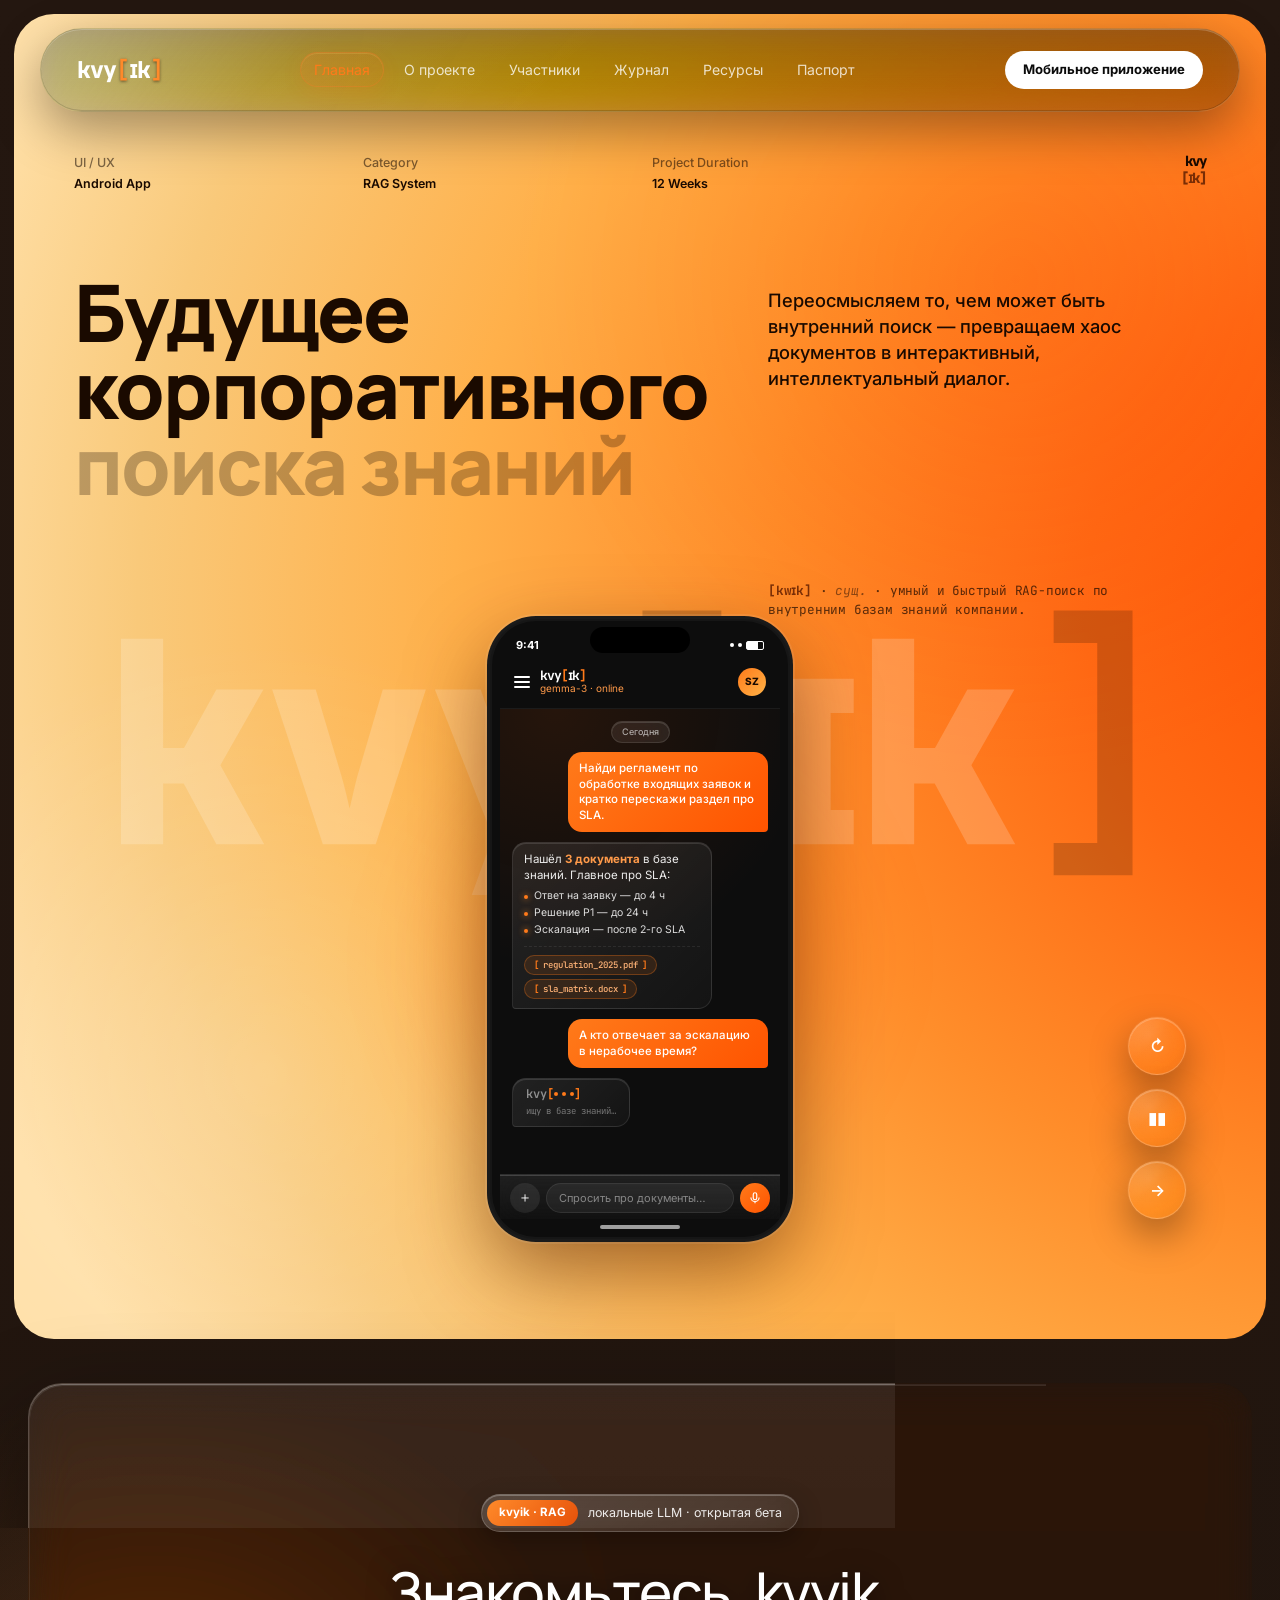
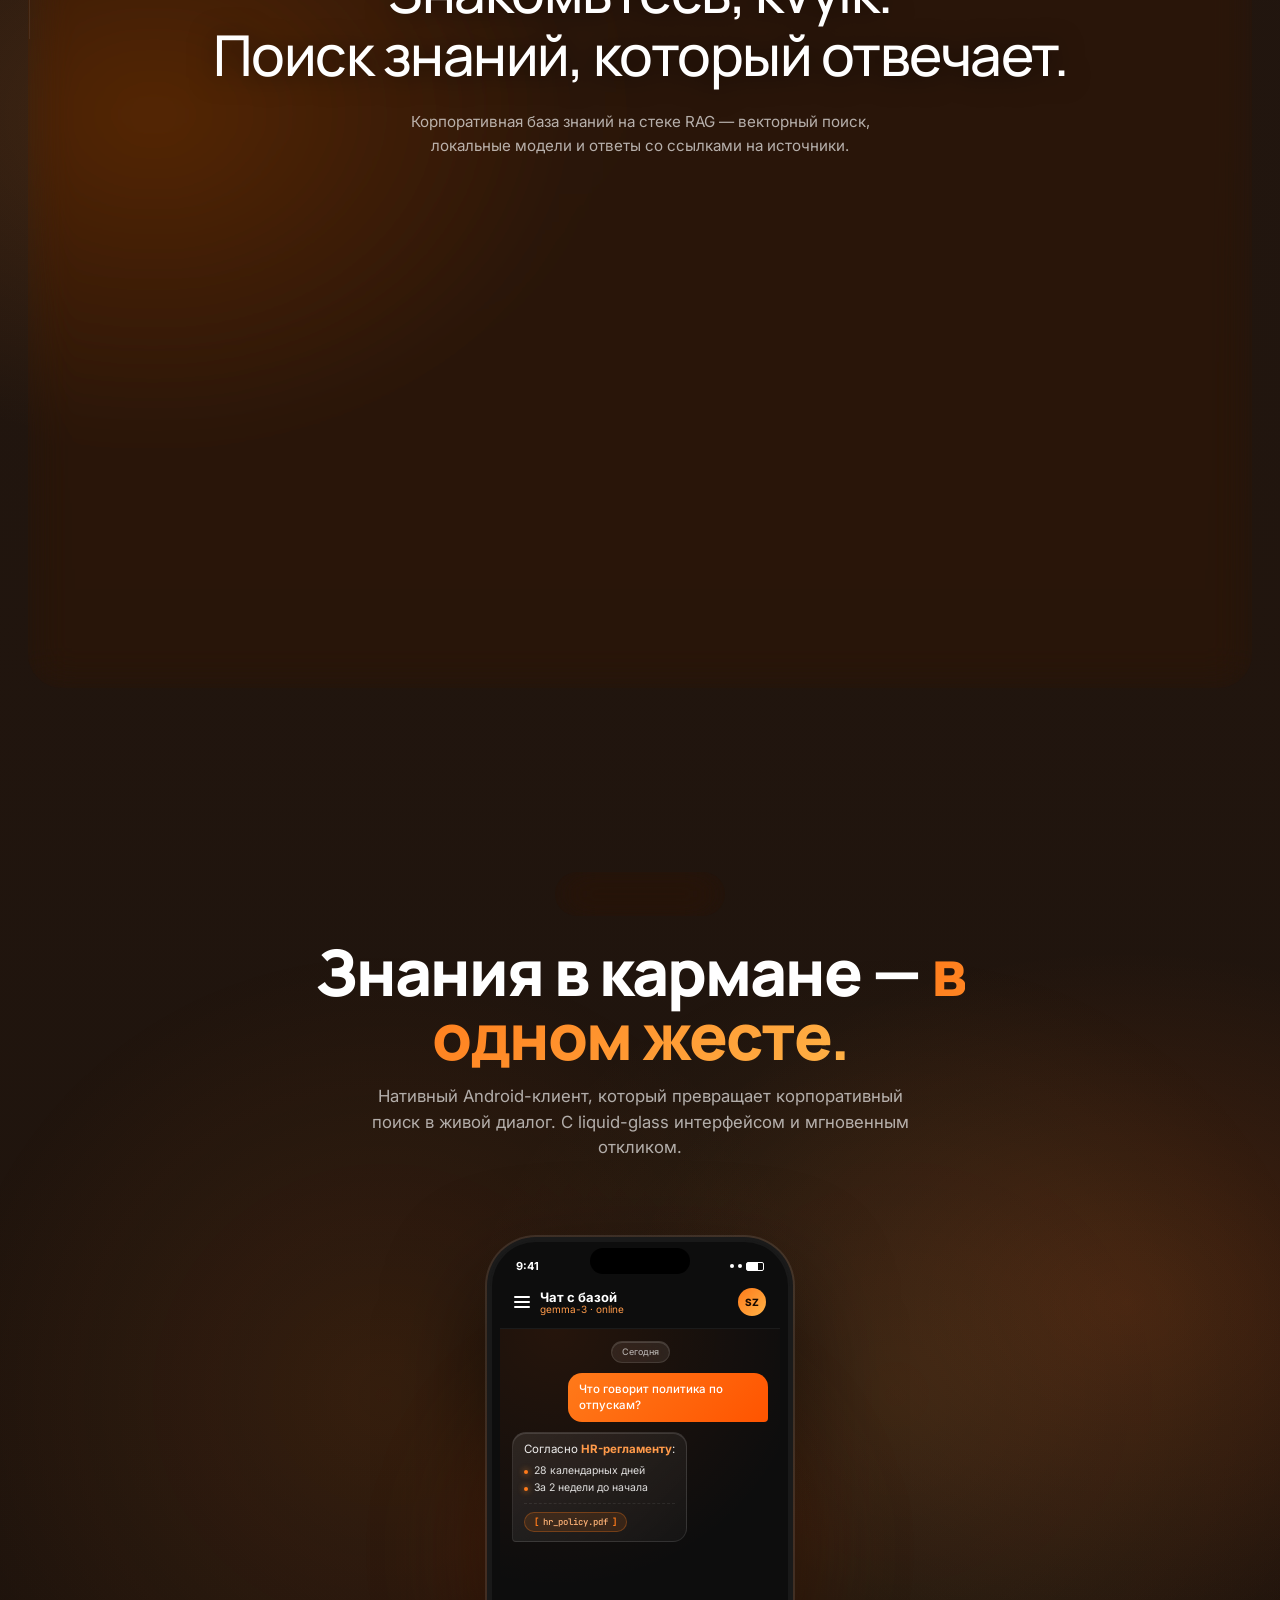
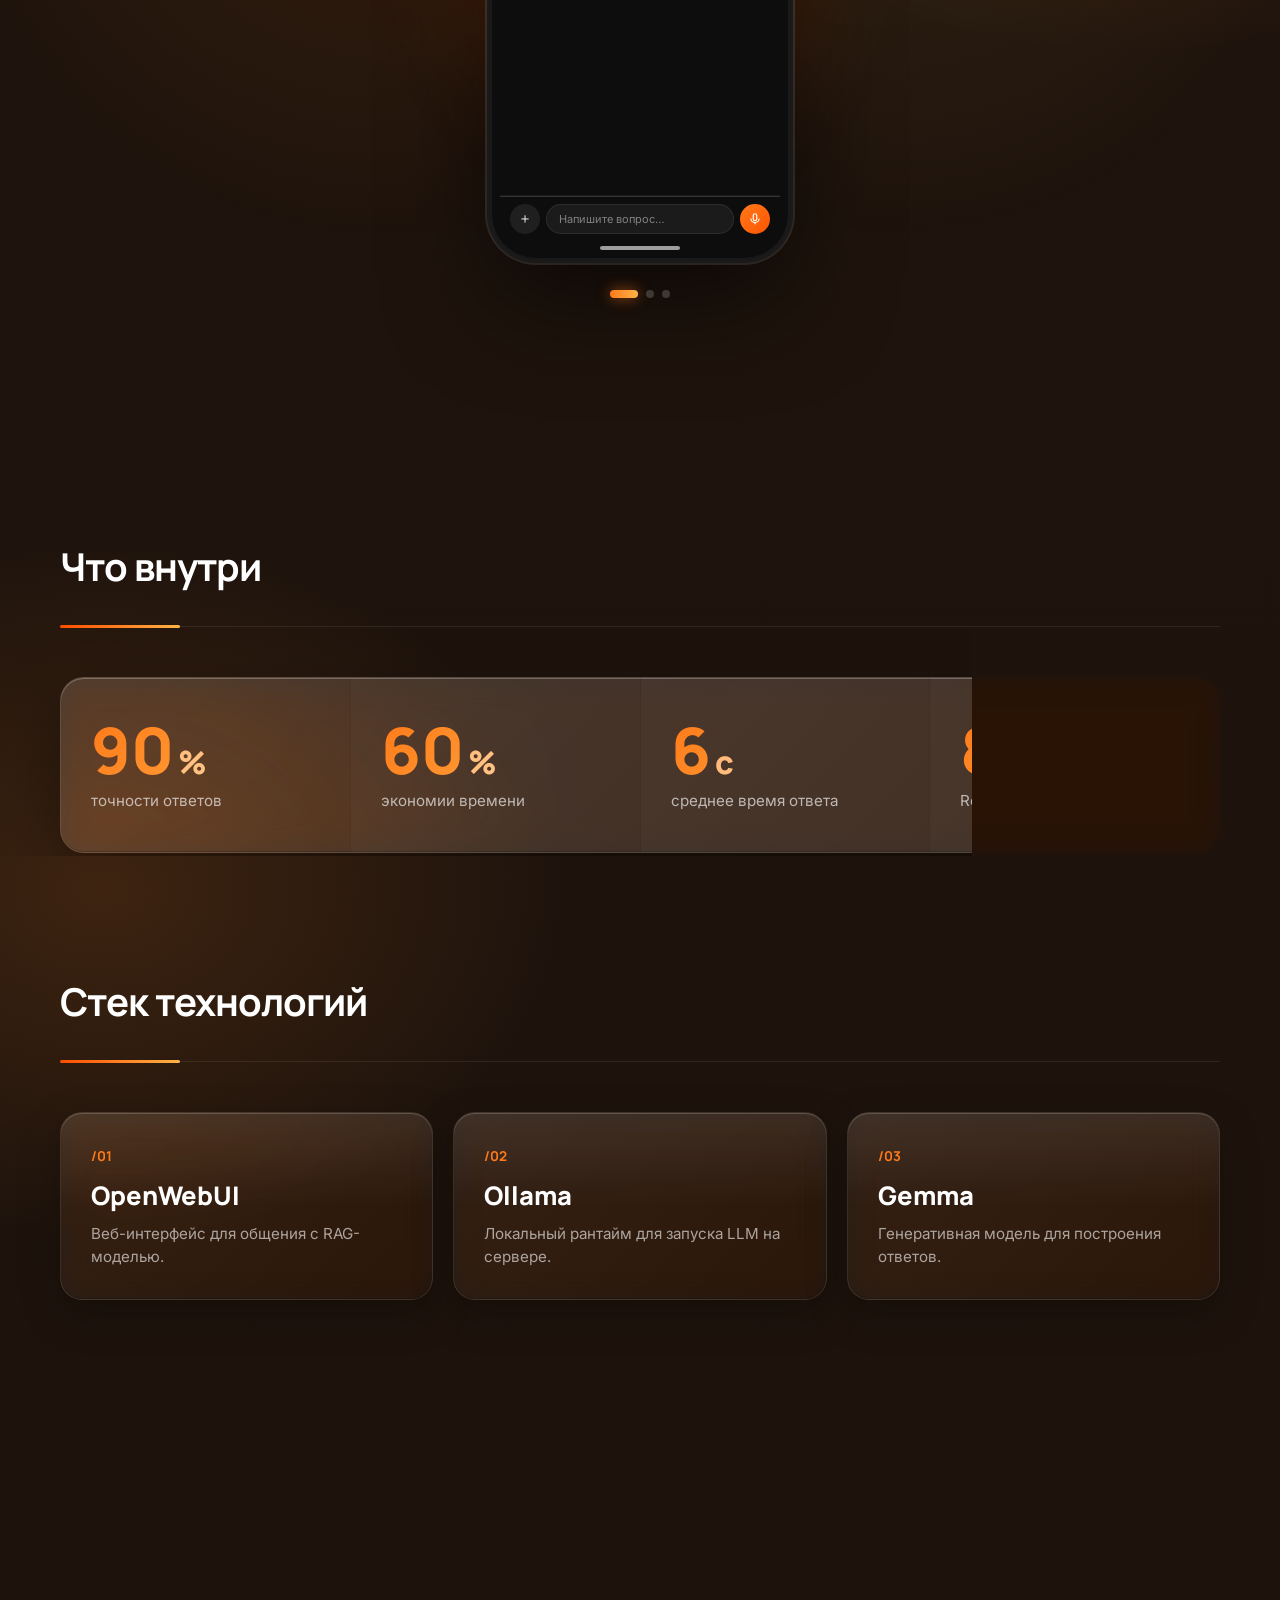
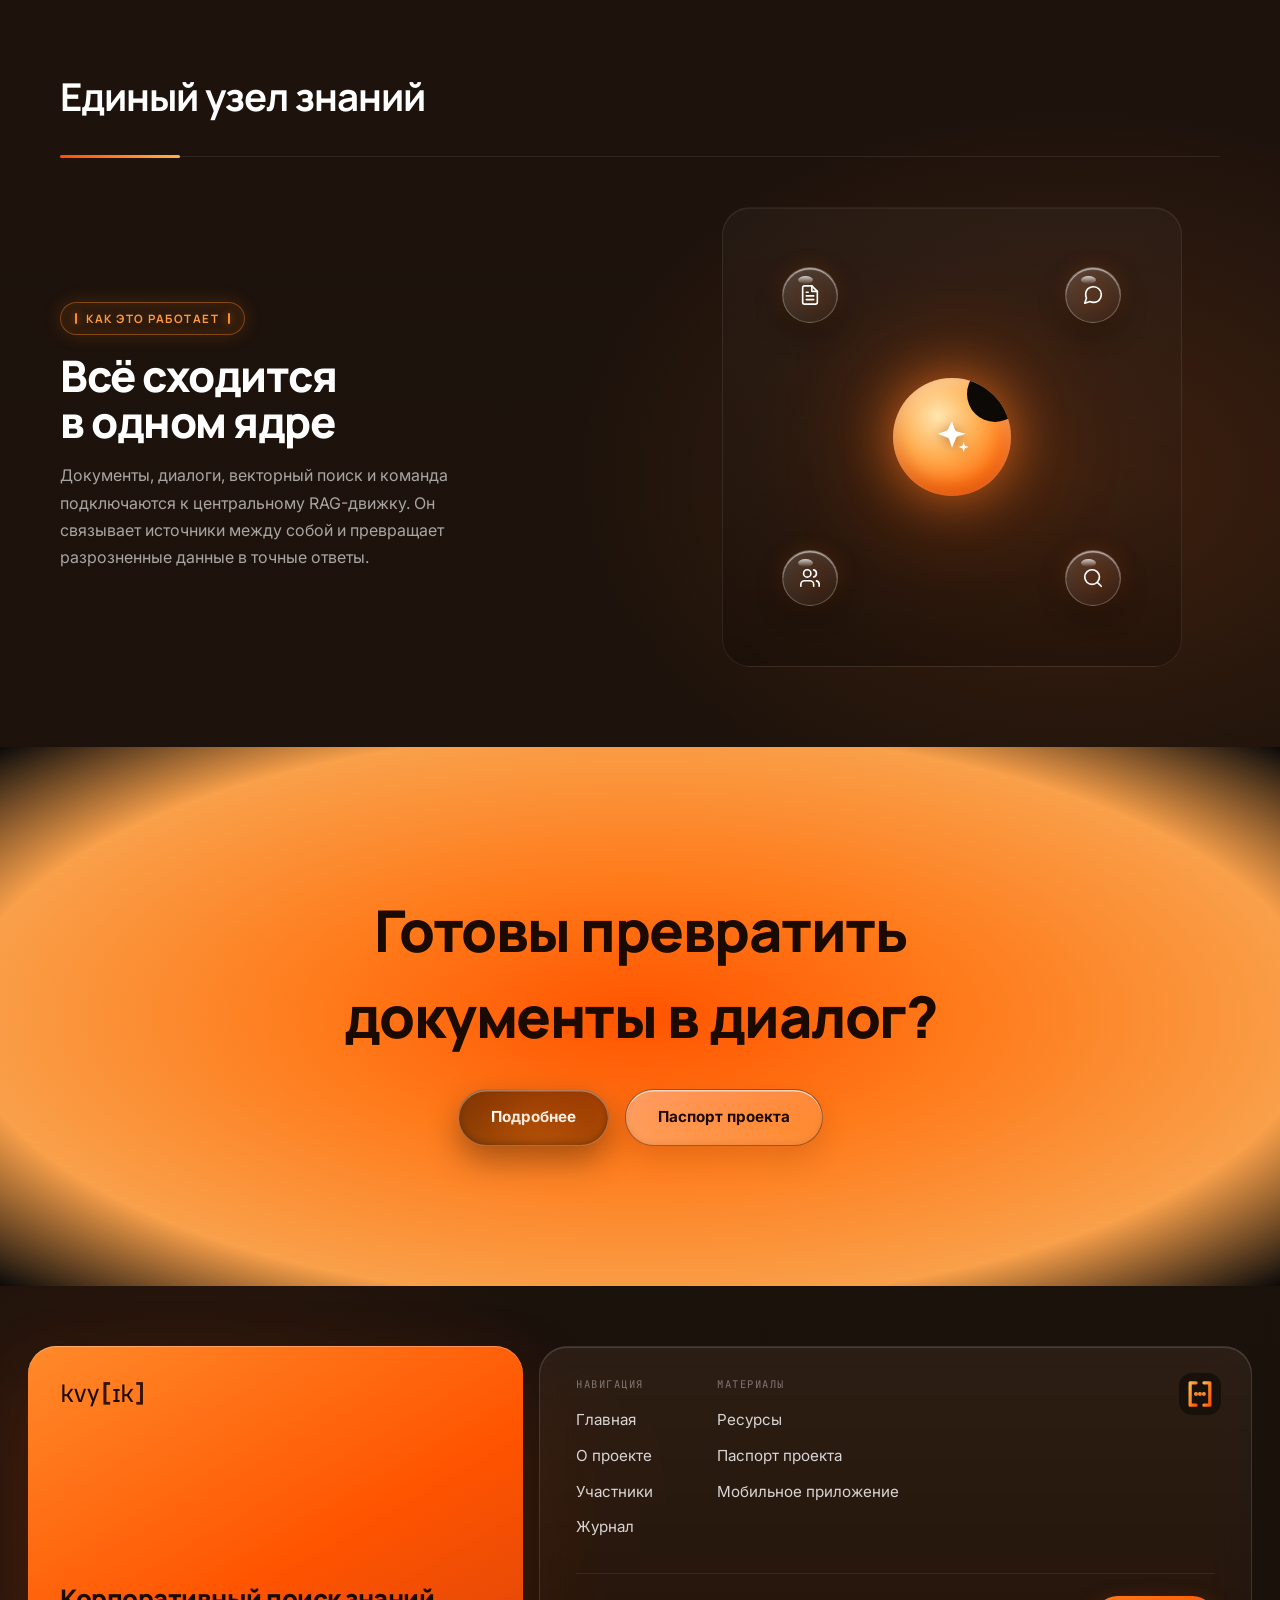
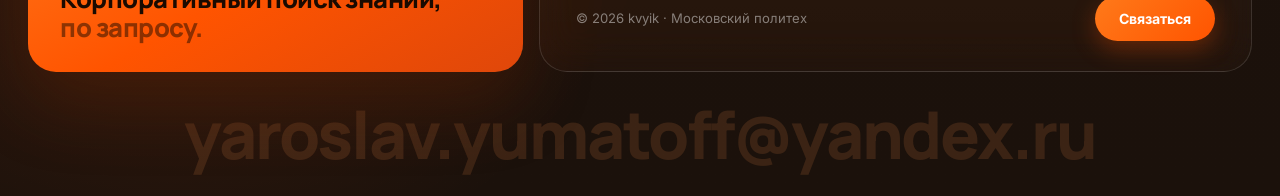
==== commit c5815ac1: "feat(site): ретро-сегментные «змейки» в блоке 2 - полосы крупнее (7px) и сегментированные (блоки, ка" ====
--- a/site/index.html
+++ b/site/index.html
@@ -256,13 +256,45 @@
         <a href="about.html" class="nb-dk-btn dark">Узнать больше</a>
     </div>
 
-    <div class="nb-dark-orb"><span class="nb-orb-core"></span></div>
-
-    <span class="nb-tag-float" style="left:7%;top:56%;">Локальные LLM</span>
-    <span class="nb-tag-float" style="right:7%;top:48%;">RAG-поиск</span>
-    <span class="nb-tag-float" style="left:12%;bottom:12%;">Безопасно</span>
-    <span class="nb-tag-float" style="right:13%;bottom:16%;">Источники</span>
-    <span class="nb-tag-float" style="left:46%;bottom:7%;">ChromaDB</span>
+    <!-- flying orange data streaks -->
+    <div class="nb-dash-field" aria-hidden="true">
+        <span class="nb-dash" style="top:7%;width:190px;animation-duration:4.6s;animation-delay:0s"></span>
+        <span class="nb-dash rev" style="top:13%;width:130px;animation-duration:3.8s;animation-delay:1.0s"></span>
+        <span class="nb-dash" style="top:20%;width:250px;animation-duration:6.0s;animation-delay:.4s"></span>
+        <span class="nb-dash rev" style="top:28%;width:160px;animation-duration:4.4s;animation-delay:2.0s"></span>
+        <span class="nb-dash" style="top:34%;width:110px;animation-duration:3.6s;animation-delay:.9s"></span>
+        <span class="nb-dash rev" style="top:60%;width:210px;animation-duration:5.4s;animation-delay:1.5s"></span>
+        <span class="nb-dash" style="top:70%;width:140px;animation-duration:4.0s;animation-delay:.6s"></span>
+        <span class="nb-dash rev" style="top:82%;width:270px;animation-duration:6.2s;animation-delay:2.3s"></span>
+        <span class="nb-dash" style="top:90%;width:170px;animation-duration:4.3s;animation-delay:.2s"></span>
+    </div>
+
+    <!-- RAG pipeline visualization -->
+    <div class="nb-pipe" aria-hidden="true">
+        <div class="nb-pipe-off">Облако <i>✕</i></div>
+        <div class="nb-pipe-cross">✕</div>
+        <div class="nb-pipe-flow">
+            <span class="nb-pipe-label">Ваш контур</span>
+            <div class="nb-pipe-stage">
+                <div class="nb-pipe-box">
+                    <b>Документы</b>
+                    <small>PDF · Wiki · Confluence</small>
+                </div>
+                <span class="nb-pipe-wire"><i></i></span>
+                <div class="nb-pipe-box nb-pipe-core">
+                    <b class="kvy-logo">kvy<span class="kvy-br">[</span>ɪk<span class="kvy-br">]</span></b>
+                    <small>RAG · локальный поиск</small>
+                </div>
+                <span class="nb-pipe-wire"><i></i></span>
+                <div class="nb-pipe-box">
+                    <b>Ответ</b>
+                    <small>&lt;6с · со ссылками</small>
+                </div>
+            </div>
+        </div>
+        <div class="nb-pipe-cross">✕</div>
+        <div class="nb-pipe-off">Утечка данных <i>✕</i></div>
+    </div>
 
 </section>
 
@@ -695,33 +727,40 @@
 
 <footer class="nb-footer">
     <div class="nb-container">
-        <div class="nb-footer-grid">
-            <div class="nb-footer-brand">
-                <h3 class="kvy-logo">kvy<span class="kvy-br">[</span>ɪk<span class="kvy-br">]</span></h3>
-                <p>Корпоративная база знаний на стеке RAG. Проектная деятельность · Московский политех · 2026.</p>
-            </div>
-            <div class="nb-footer-col">
-                <h4>Навигация</h4>
-                <ul>
-                    <li><a href="index.html">Главная</a></li>
-                    <li><a href="about.html">О проекте</a></li>
-                    <li><a href="team.html">Участники</a></li>
-                    <li><a href="journal.html">Журнал</a></li>
-                </ul>
-            </div>
-            <div class="nb-footer-col">
-                <h4>Материалы</h4>
-                <ul>
-                    <li><a href="resources.html">Ресурсы</a></li>
-                    <li><a href="passport.html">Паспорт проекта</a></li>
-                    <li><a href="mobile.html">Мобильная версия</a></li>
-                </ul>
-            </div>
-        </div>
-        <div class="nb-footer-bottom">
-            <div class="nb-footer-mark">kvyik © 2026</div>
-            <div>Сделано в Московском политехе</div>
-        </div>
+        <div class="nb-foot">
+            <!-- left orange brand card -->
+            <div class="nb-foot-brand">
+                <a href="index.html" class="nb-foot-logo kvy-logo">kvy<span class="kvy-br">[</span>ɪk<span class="kvy-br">]</span></a>
+                <div class="nb-foot-tagline">
+                    Корпоративный поиск знаний,<br>
+                    <span>по запросу.</span>
+                </div>
+            </div>
+            <!-- right glass panel -->
+            <div class="nb-foot-panel">
+                <img src="assets/favicon.svg" alt="kvyik" class="nb-foot-mark">
+                <div class="nb-foot-cols">
+                    <div class="nb-foot-col">
+                        <span class="nb-foot-h">Навигация</span>
+                        <a href="index.html">Главная</a>
+                        <a href="about.html">О проекте</a>
+                        <a href="team.html">Участники</a>
+                        <a href="journal.html">Журнал</a>
+                    </div>
+                    <div class="nb-foot-col">
+                        <span class="nb-foot-h">Материалы</span>
+                        <a href="resources.html">Ресурсы</a>
+                        <a href="passport.html">Паспорт проекта</a>
+                        <a href="mobile.html">Мобильное приложение</a>
+                    </div>
+                </div>
+                <div class="nb-foot-row">
+                    <span class="nb-foot-copy">© 2026 kvyik · Московский политех</span>
+                    <a href="mailto:yaroslav.yumatoff@yandex.ru" class="nb-foot-cta">Связаться</a>
+                </div>
+            </div>
+        </div>
+        <div class="nb-foot-email" aria-hidden="true">yaroslav.yumatoff@yandex.ru</div>
     </div>
 </footer>
 
--- a/site/css/style.css
+++ b/site/css/style.css
@@ -2143,102 +2143,6 @@
     border-top:1px solid rgba(255,255,255,.06);
     overflow:hidden;
     text-align:left;
-}
-.nb-footer-grid{
-    display:grid;
-    grid-template-columns: 1.4fr 1fr 1fr;
-    gap:50px;
-    margin-bottom:50px;
-}
-.nb-footer-brand h3{
-    color:#fff;
-    font-family:'Manrope',sans-serif;
-    font-weight:800;
-    font-size:1.8rem;
-    letter-spacing:-.5px;
-    margin-bottom:10px;
-}
-.nb-footer-brand h3 .dot{
-    display:inline-block;
-    width:8px;height:8px;
-    border-radius:50%;
-    background:linear-gradient(135deg,#ff7a1a,#ffb347);
-    margin:0 4px 2px;
-    vertical-align:middle;
-    box-shadow:0 0 18px rgba(255,122,26,.6);
-}
-.nb-footer-brand p{
-    color:rgba(255,255,255,.55);
-    max-width:340px;
-    line-height:1.55;
-    font-size:.95rem;
-}
-.nb-footer-col h4{
-    color:#fff;
-    font-family:'Manrope',sans-serif;
-    font-weight:700;
-    font-size:.85rem;
-    text-transform:uppercase;
-    letter-spacing:1.5px;
-    margin-bottom:18px;
-    opacity:.85;
-}
-.nb-footer-col ul{
-    list-style:none;
-    display:flex;
-    flex-direction:column;
-    gap:10px;
-}
-.nb-footer-col ul a{
-    color:rgba(255,255,255,.6);
-    text-decoration:none;
-    font-size:.95rem;
-    transition:color .25s, transform .25s;
-    display:inline-flex;
-    align-items:center;
-    gap:8px;
-}
-.nb-footer-col ul a::before{
-    content:"";
-    width:4px;height:4px;
-    border-radius:50%;
-    background:rgba(255,122,26,.45);
-    opacity:0;
-    transform:translateX(-4px);
-    transition:opacity .25s, transform .25s;
-}
-.nb-footer-col ul a:hover{
-    color:#ff9a4a;
-    transform:translateX(2px);
-}
-.nb-footer-col ul a:hover::before{
-    opacity:1;
-    transform:translateX(0);
-}
-.nb-footer-bottom{
-    display:flex;
-    justify-content:space-between;
-    align-items:center;
-    padding-top:24px;
-    border-top:1px solid rgba(255,255,255,.06);
-    font-size:.85rem;
-    color:rgba(255,255,255,.4);
-    font-family:'Manrope',sans-serif;
-}
-.nb-footer-mark{
-    color:rgba(255,255,255,.5);
-}
-/* legacy footer-row support (kept for any old markup) */
-.nb-footer-row{
-    display:flex;
-    justify-content:space-between;
-    align-items:center;
-}
-.nb-footer h3{
-    color:#fff;
-    font-family:'Manrope',sans-serif;
-    font-weight:800;
-    margin-bottom:4px;
 }
 
 /* =========================
@@ -3299,8 +3203,6 @@
     .nb-tech-grid{grid-template-columns:1fr;}
     .nb-cta{padding:80px 24px;}
     .nb-footer{padding:50px 24px 28px;}
-    .nb-footer-grid{grid-template-columns:1fr;gap:36px;margin-bottom:36px;}
-    .nb-footer-bottom{flex-direction:column;gap:10px;text-align:center;}
     .nb-nav{padding:10px 16px;}
     .nb-links{display:none;}
     .nb-bg-brand{font-size:120px;letter-spacing:-4px;}
@@ -3648,6 +3550,214 @@
 }
 
 /* =========================
+   FOOTER — brand card + glass panel + email watermark
+========================= */
+.nb-footer{border-top:none;padding:60px 28px 28px;}
+.nb-foot{
+    display:grid;
+    grid-template-columns:.82fr 1.18fr;
+    gap:16px;
+    max-width:1320px;
+    margin:0 auto;
+}
+/* left orange brand card */
+.nb-foot-brand{
+    position:relative;
+    border-radius:28px;
+    padding:30px 32px;
+    min-height:240px;
+    display:flex;
+    flex-direction:column;
+    justify-content:space-between;
+    gap:30px;
+    overflow:hidden;
+    color:#1a0a00;
+    background:linear-gradient(150deg,#ff8a2a 0%,#ff5400 60%,#df470a 100%);
+    box-shadow:inset 0 1px 0 rgba(255,255,255,.3),0 30px 70px rgba(120,40,0,.3);
+}
+.nb-foot-logo{
+    font-size:1.5rem;
+    text-decoration:none;
+    color:#1a0a00;
+    align-self:flex-start;
+}
+.nb-foot-logo .kvy-br{color:#3a1402;text-shadow:none;}
+.nb-foot-tagline{
+    font-family:'Manrope',sans-serif;
+    font-weight:800;
+    font-size:1.6rem;
+    line-height:1.12;
+    letter-spacing:-.5px;
+}
+.nb-foot-tagline span{color:rgba(26,10,0,.5);}
+
+/* right glass panel */
+.nb-foot-panel{
+    position:relative;
+    border-radius:28px;
+    padding:30px 36px;
+    display:flex;
+    flex-direction:column;
+    justify-content:space-between;
+    gap:34px;
+    background:linear-gradient(180deg,rgba(255,255,255,.06),rgba(255,255,255,.02));
+    backdrop-filter:blur(22px) saturate(160%);
+    -webkit-backdrop-filter:blur(22px) saturate(160%);
+    border:1px solid rgba(255,255,255,.12);
+    box-shadow:inset 0 1px 0 rgba(255,255,255,.14);
+}
+.nb-foot-mark{
+    position:absolute;top:26px;right:30px;
+    width:42px;height:42px;border-radius:13px;
+}
+.nb-foot-cols{display:flex;gap:64px;}
+.nb-foot-col{display:flex;flex-direction:column;gap:13px;}
+.nb-foot-h{
+    font-family:'JetBrains Mono',ui-monospace,Menlo,monospace;
+    font-size:.66rem;letter-spacing:.14em;text-transform:uppercase;
+    color:rgba(255,255,255,.4);margin-bottom:3px;
+}
+.nb-foot-col a{
+    color:rgba(255,255,255,.82);text-decoration:none;font-size:.95rem;
+    transition:color .2s ease;
+}
+.nb-foot-col a:hover{color:#ff9a3a;}
+.nb-foot-row{
+    display:flex;align-items:center;justify-content:space-between;gap:20px;
+    border-top:1px solid rgba(255,255,255,.08);padding-top:22px;
+}
+.nb-foot-copy{color:rgba(255,255,255,.45);font-size:.82rem;}
+.nb-foot-cta{
+    flex-shrink:0;
+    background:linear-gradient(135deg,#ff7a1a,#ff5400);
+    color:#fff;text-decoration:none;font-weight:700;font-size:.88rem;
+    padding:12px 24px;border-radius:999px;
+    box-shadow:0 8px 24px rgba(255,84,0,.3);
+    transition:transform .2s ease, box-shadow .2s ease;
+}
+.nb-foot-cta:hover{transform:translateY(-2px);box-shadow:0 12px 32px rgba(255,84,0,.45);}
+
+/* giant email watermark */
+.nb-foot-email{
+    margin-top:30px;
+    font-family:'Manrope',sans-serif;
+    font-weight:800;
+    font-size:clamp(18px,5.15vw,86px);
+    line-height:1;
+    letter-spacing:-2px;
+    text-align:center;
+    white-space:nowrap;
+    color:rgba(255,150,80,.14);
+    user-select:all;
+}
+@media(max-width:860px){
+    .nb-foot{grid-template-columns:1fr;}
+    .nb-foot-brand{min-height:180px;}
+}
+@media(max-width:560px){
+    .nb-foot-cols{gap:36px;}
+    .nb-foot-row{flex-direction:column;align-items:flex-start;gap:16px;}
+}
+
+/* =========================
+   BLOCK 2 — flying streaks + RAG pipeline
+========================= */
+.nb-dash-field{
+    position:absolute;inset:0;overflow:hidden;
+    border-radius:inherit;z-index:0;pointer-events:none;
+}
+.nb-dash{
+    position:absolute;left:0;height:7px;
+    /* retro snake-body: row of orange blocks */
+    background:repeating-linear-gradient(90deg,
+        #ff5a1e 0 12px, rgba(255,90,20,0) 12px 17px);
+    box-shadow:0 0 10px rgba(255,90,20,.45);
+    image-rendering:pixelated;
+    transform:translateX(-30vw);opacity:0;
+    animation:nbDash linear infinite;
+}
+.nb-dash.rev{animation-name:nbDashRev;}
+@keyframes nbDash{
+    0%{transform:translateX(-30vw);opacity:0;}
+    8%{opacity:.95;}
+    90%{opacity:.95;}
+    100%{transform:translateX(120vw);opacity:0;}
+}
+@keyframes nbDashRev{
+    0%{transform:translateX(120vw);opacity:0;}
+    8%{opacity:.95;}
+    90%{opacity:.95;}
+    100%{transform:translateX(-30vw);opacity:0;}
+}
+.nb-dark-title{text-shadow:0 2px 26px rgba(10,5,2,.55);}
+
+.nb-pipe{
+    position:relative;z-index:1;
+    max-width:780px;margin:36px auto 0;
+    display:flex;flex-direction:column;align-items:center;gap:12px;
+    font-family:'JetBrains Mono',ui-monospace,Menlo,monospace;
+}
+.nb-pipe-off{
+    display:inline-flex;align-items:center;gap:8px;
+    font-size:.7rem;letter-spacing:.08em;text-transform:uppercase;
+    color:rgba(255,255,255,.4);
+    border:1px dashed rgba(255,255,255,.18);border-radius:9px;padding:7px 16px;
+}
+.nb-pipe-off i{color:#ff5a1e;font-style:normal;font-weight:700;}
+.nb-pipe-cross{color:#ff5a1e;font-size:.85rem;opacity:.65;line-height:1;}
+.nb-pipe-flow{
+    position:relative;width:100%;
+    border:1px dashed rgba(255,138,42,.32);border-radius:18px;
+    padding:26px 22px 22px;
+}
+.nb-pipe-label{
+    position:absolute;top:-8px;left:22px;
+    background:#1d130d;padding:0 9px;
+    font-size:.6rem;letter-spacing:.16em;text-transform:uppercase;
+    color:rgba(255,154,58,.85);
+}
+.nb-pipe-stage{display:flex;align-items:center;}
+.nb-pipe-box{
+    flex:1;min-width:0;
+    background:linear-gradient(180deg,rgba(255,255,255,.05),rgba(255,255,255,.015));
+    border:1px solid rgba(255,255,255,.1);
+    border-radius:12px;padding:16px 12px;text-align:center;
+    display:flex;flex-direction:column;gap:5px;
+}
+.nb-pipe-box b{font-size:.95rem;color:#fff;font-weight:600;}
+.nb-pipe-box small{font-size:.6rem;color:rgba(255,255,255,.45);letter-spacing:.02em;line-height:1.3;}
+.nb-pipe-core{
+    border-color:rgba(255,138,42,.5);
+    box-shadow:0 0 26px rgba(255,122,26,.2),inset 0 1px 0 rgba(255,255,255,.12);
+}
+.nb-pipe-core b{font-size:1.05rem;}
+.nb-pipe-wire{
+    position:relative;flex:0 0 44px;height:2px;
+    background:linear-gradient(90deg,rgba(255,138,42,.55),rgba(255,138,42,.12));
+}
+.nb-pipe-wire i{
+    position:absolute;top:50%;left:-3px;width:6px;height:6px;border-radius:50%;
+    background:#ff9a3a;box-shadow:0 0 8px 2px rgba(255,138,42,.85);
+    transform:translateY(-50%);
+    animation:nbWire 2.2s ease-in-out infinite;
+}
+.nb-pipe-stage .nb-pipe-wire:last-of-type i{animation-delay:1.1s;}
+@keyframes nbWire{
+    0%{transform:translate(0,-50%);opacity:0;}
+    12%{opacity:1;}
+    88%{opacity:1;}
+    100%{transform:translate(44px,-50%);opacity:0;}
+}
+@media(max-width:680px){
+    .nb-pipe-stage{flex-direction:column;}
+    .nb-pipe-box{width:100%;}
+    .nb-pipe-wire{flex-basis:26px;width:2px;height:26px;
+        background:linear-gradient(180deg,rgba(255,138,42,.55),rgba(255,138,42,.12));}
+    .nb-pipe-wire i{left:50%;top:-3px;transform:translateX(-50%);animation:nbWireV 2.2s ease-in-out infinite;}
+    @keyframes nbWireV{0%{transform:translate(-50%,0);opacity:0;}12%{opacity:1;}88%{opacity:1;}100%{transform:translate(-50%,26px);opacity:0;}}
+}
+
+/* =========================
    A11Y — KEYBOARD FOCUS
    visible focus ring for keyboard users only
    (mouse clicks stay clean via :focus-visible)
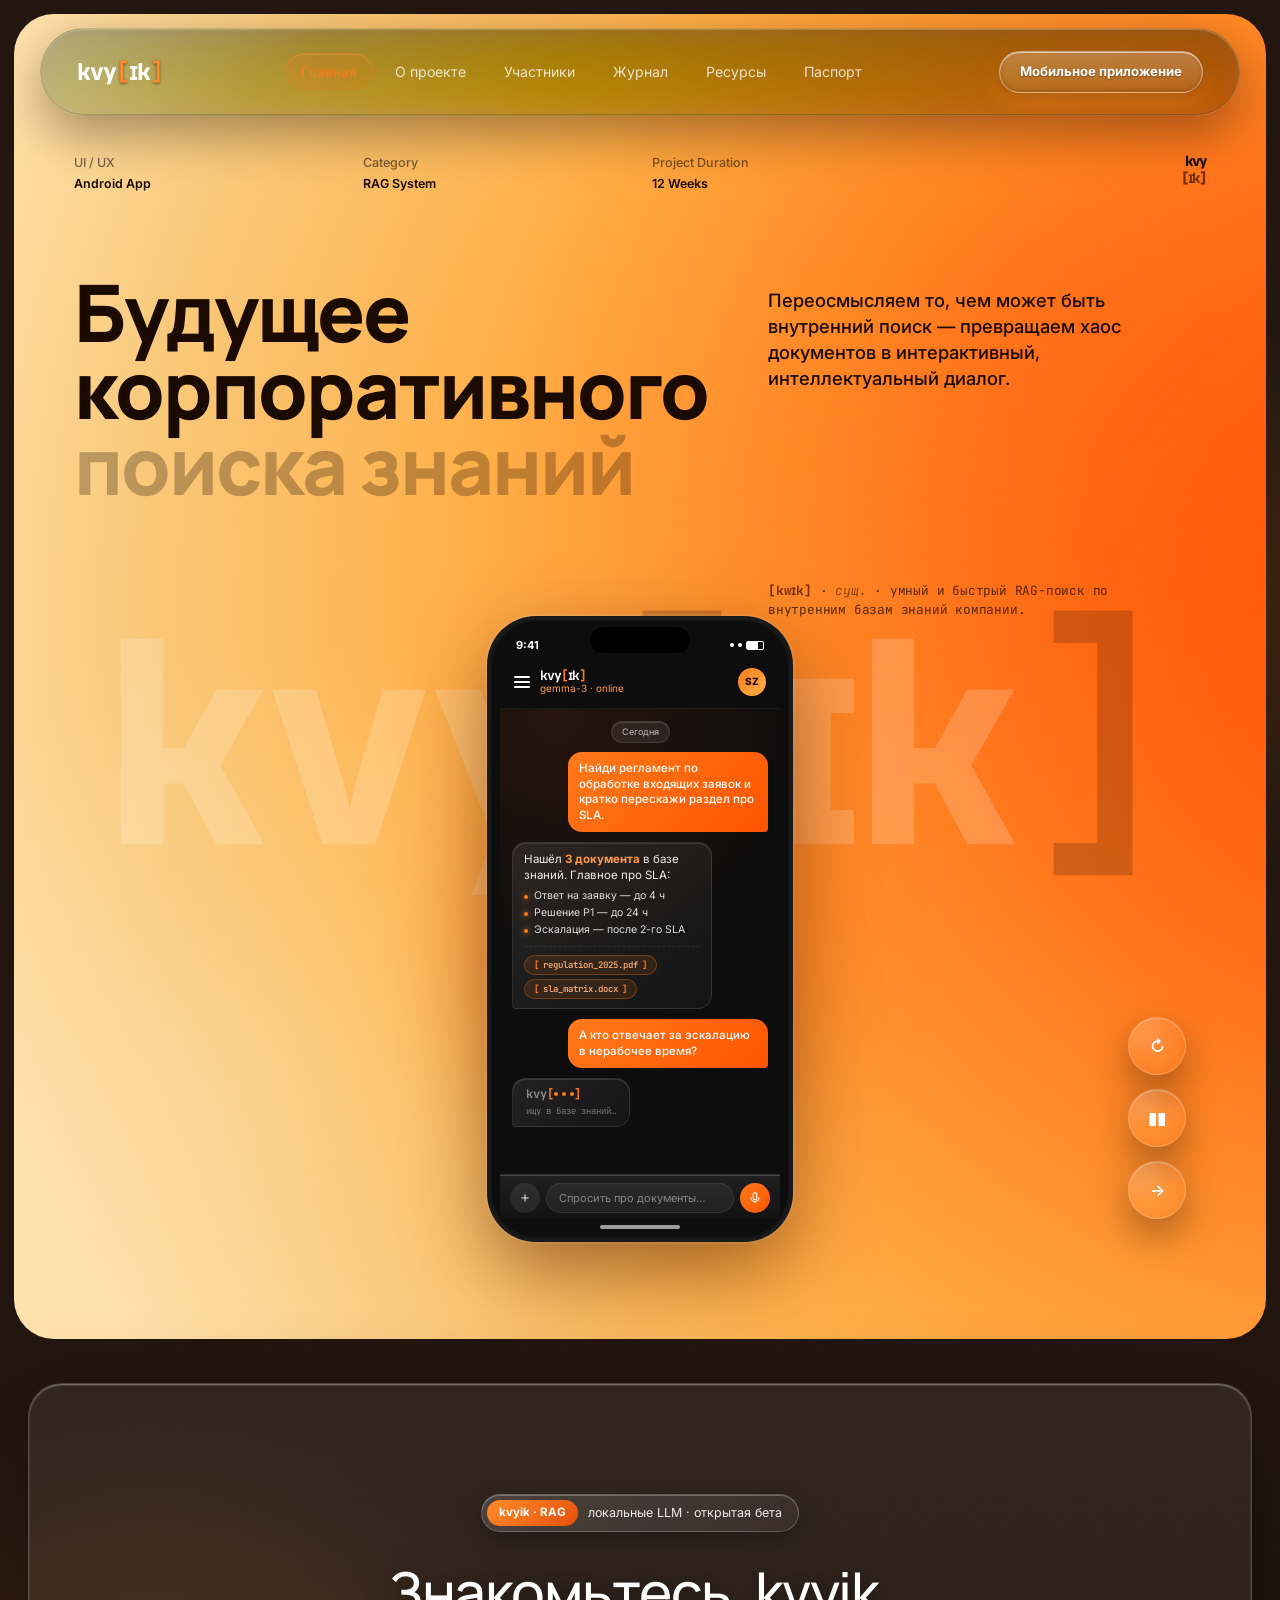
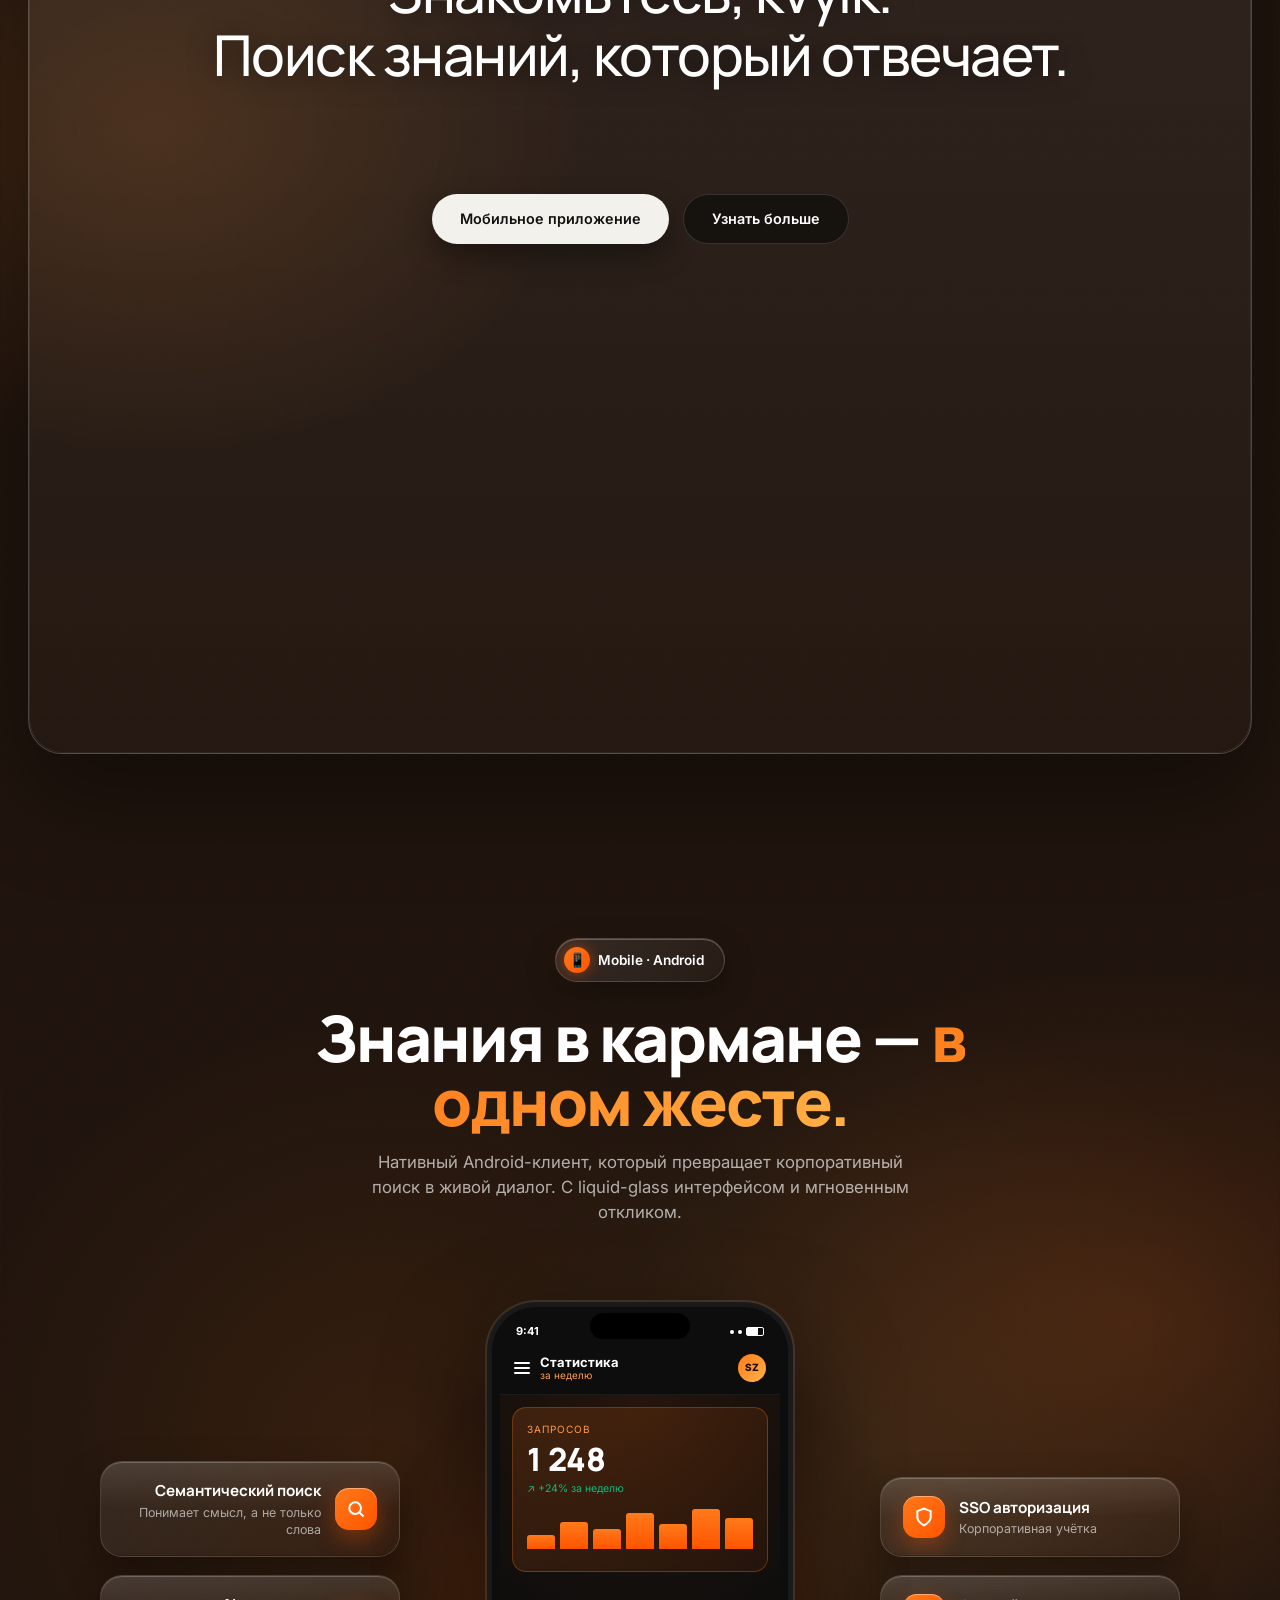
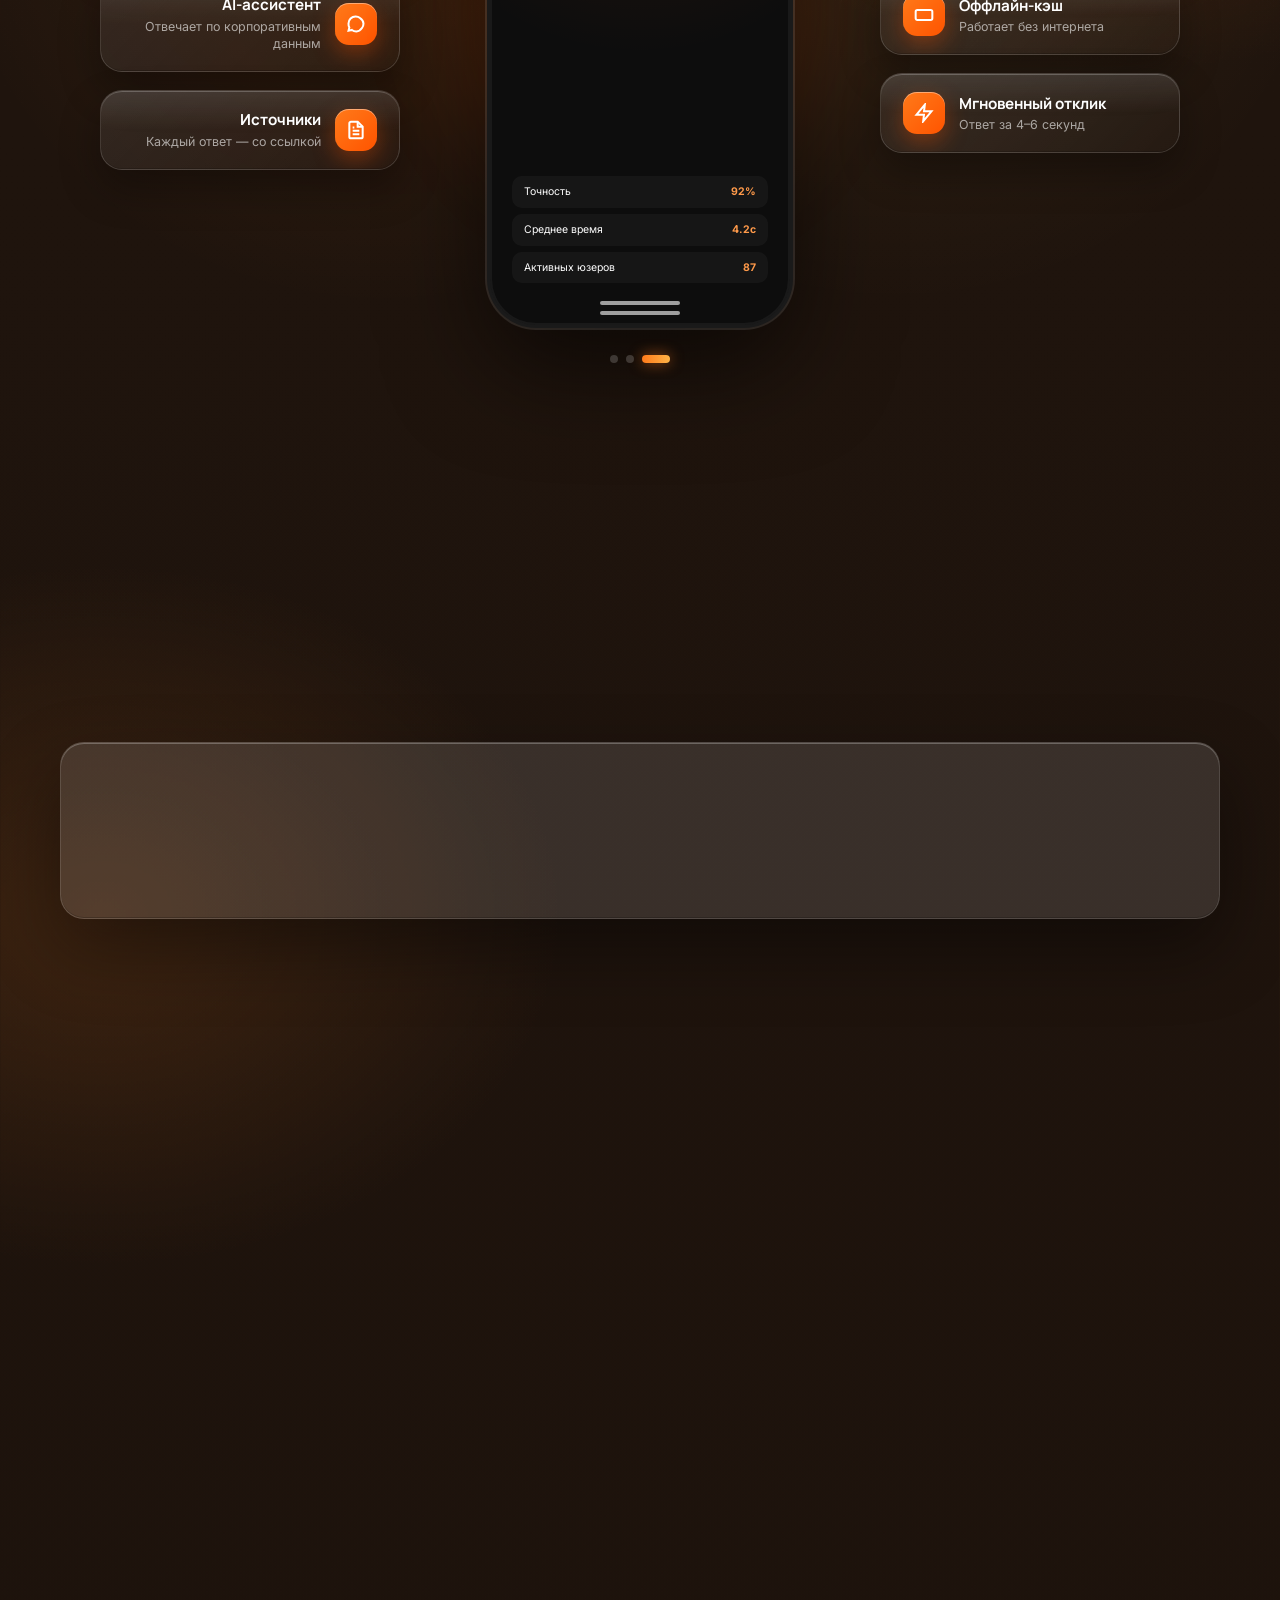
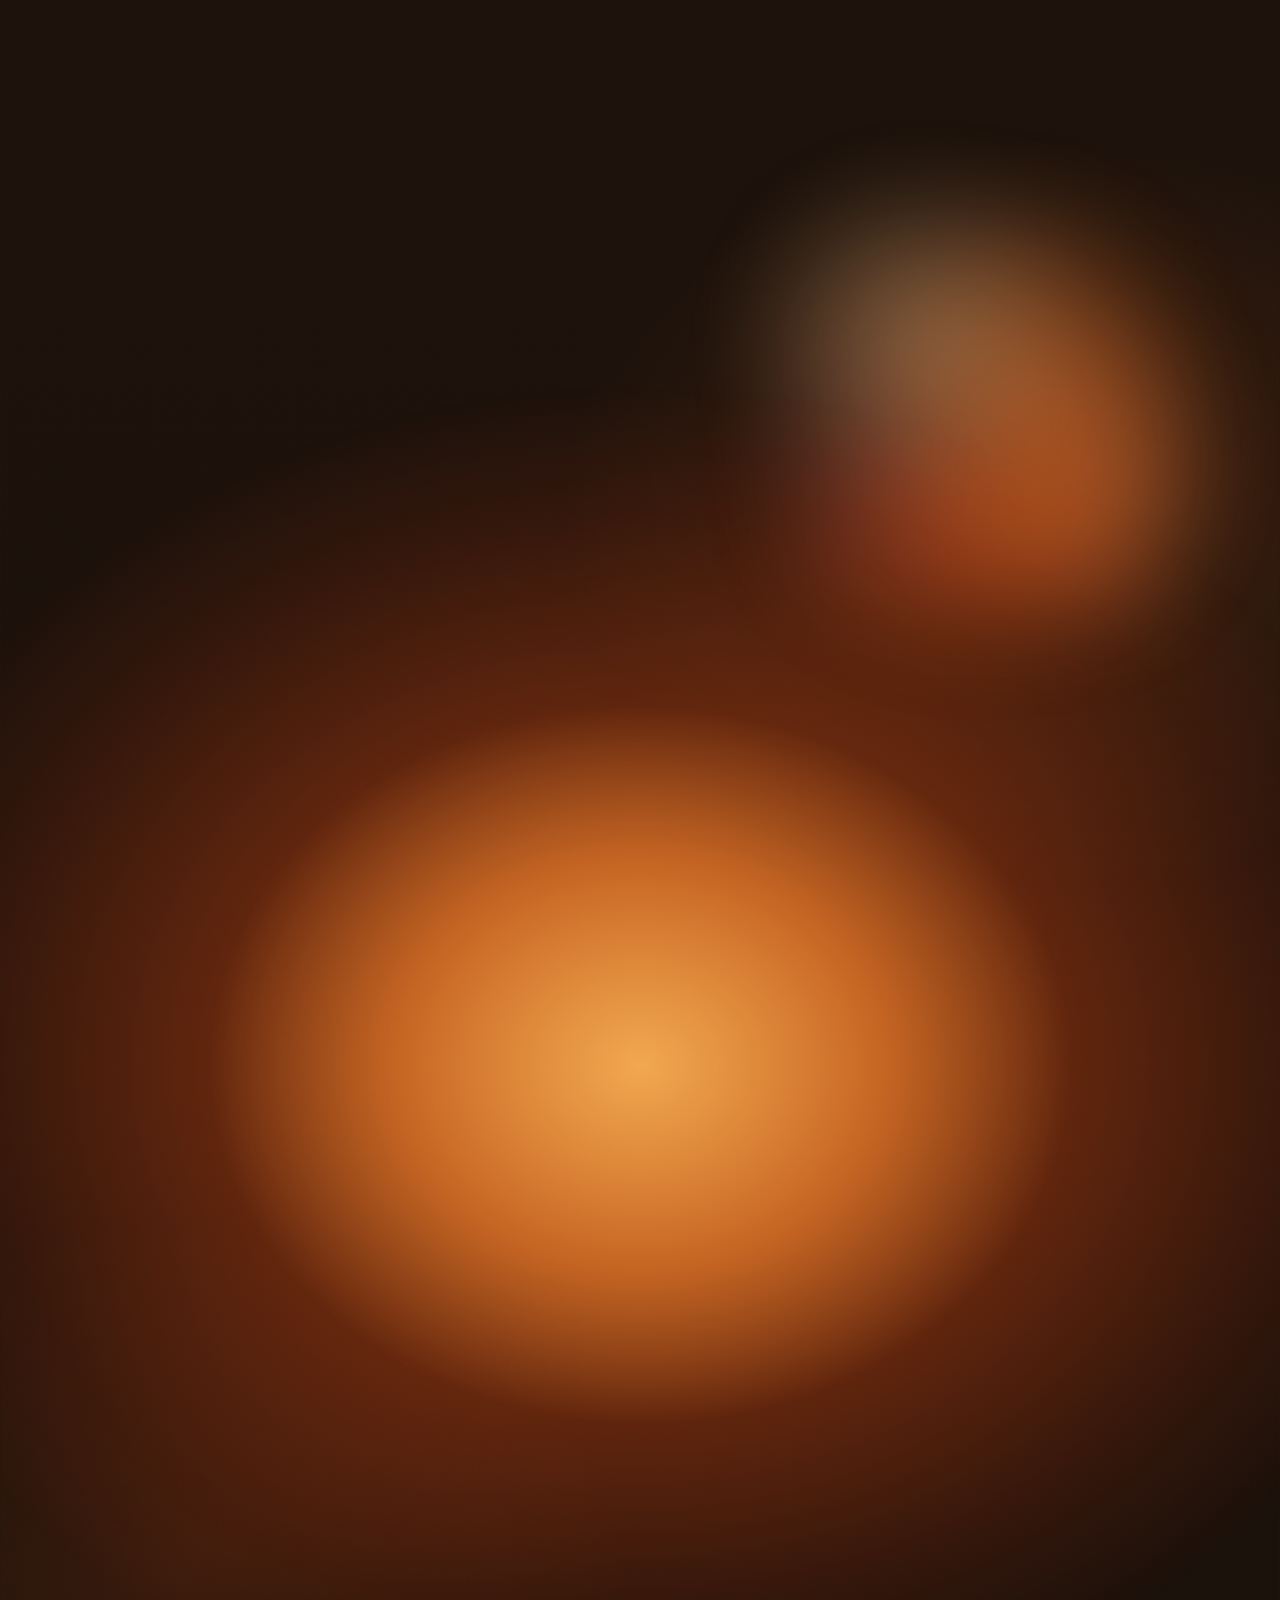
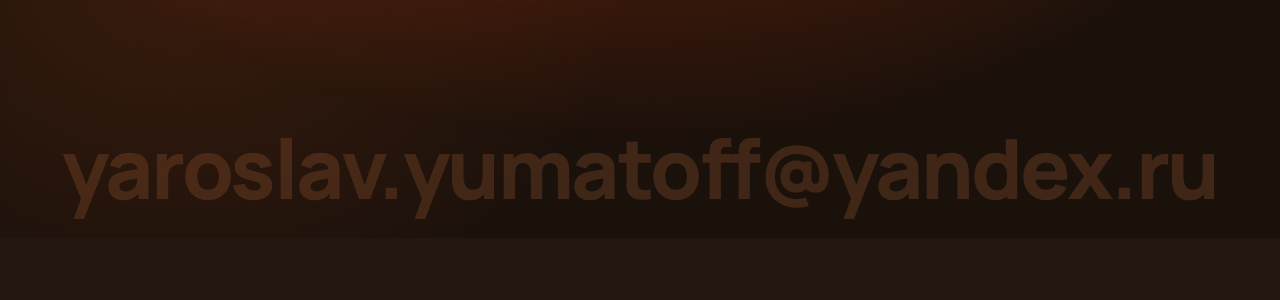
==== commit 3bc189cb: "feat(site): анимированное градиентное ядро под зоной маркиза→CTA→футер (дыхание + тонкий параллакс)" ====
--- a/site/index.html
+++ b/site/index.html
@@ -258,20 +258,18 @@
 
     <!-- flying orange data streaks -->
     <div class="nb-dash-field" aria-hidden="true">
-        <span class="nb-dash" style="top:7%;width:190px;animation-duration:4.6s;animation-delay:0s"></span>
-        <span class="nb-dash rev" style="top:13%;width:130px;animation-duration:3.8s;animation-delay:1.0s"></span>
-        <span class="nb-dash" style="top:20%;width:250px;animation-duration:6.0s;animation-delay:.4s"></span>
-        <span class="nb-dash rev" style="top:28%;width:160px;animation-duration:4.4s;animation-delay:2.0s"></span>
-        <span class="nb-dash" style="top:34%;width:110px;animation-duration:3.6s;animation-delay:.9s"></span>
-        <span class="nb-dash rev" style="top:60%;width:210px;animation-duration:5.4s;animation-delay:1.5s"></span>
-        <span class="nb-dash" style="top:70%;width:140px;animation-duration:4.0s;animation-delay:.6s"></span>
-        <span class="nb-dash rev" style="top:82%;width:270px;animation-duration:6.2s;animation-delay:2.3s"></span>
-        <span class="nb-dash" style="top:90%;width:170px;animation-duration:4.3s;animation-delay:.2s"></span>
+        <span class="nb-dash" style="top:4%;width:200px;animation-duration:11s;animation-delay:0s"></span>
+        <span class="nb-dash rev" style="top:8%;width:150px;animation-duration:9.5s;animation-delay:2.2s"></span>
+        <span class="nb-dash" style="top:12%;width:260px;animation-duration:13s;animation-delay:1.0s"></span>
+        <span class="nb-dash rev" style="top:76%;width:180px;animation-duration:10.5s;animation-delay:3.0s"></span>
+        <span class="nb-dash" style="top:82%;width:230px;animation-duration:12s;animation-delay:1.4s"></span>
+        <span class="nb-dash rev" style="top:88%;width:150px;animation-duration:9s;animation-delay:.5s"></span>
+        <span class="nb-dash" style="top:94%;width:280px;animation-duration:14s;animation-delay:2.6s"></span>
     </div>
 
     <!-- RAG pipeline visualization -->
     <div class="nb-pipe" aria-hidden="true">
-        <div class="nb-pipe-off">Облако <i>✕</i></div>
+        <div class="nb-pipe-off">Облако</div>
         <div class="nb-pipe-cross">✕</div>
         <div class="nb-pipe-flow">
             <span class="nb-pipe-label">Ваш контур</span>
@@ -282,8 +280,9 @@
                 </div>
                 <span class="nb-pipe-wire"><i></i></span>
                 <div class="nb-pipe-box nb-pipe-core">
-                    <b class="kvy-logo">kvy<span class="kvy-br">[</span>ɪk<span class="kvy-br">]</span></b>
-                    <small>RAG · локальный поиск</small>
+                    <span class="nb-pipe-core-name kvy-logo">kvy<span class="kvy-br">[</span>ɪk<span class="kvy-br">]</span></span>
+                    <span class="nb-pipe-status">✓ локальный поиск</span>
+                    <div class="nb-pipe-tags"><span>RAG</span><span>вектор</span><span>Gemma</span></div>
                 </div>
                 <span class="nb-pipe-wire"><i></i></span>
                 <div class="nb-pipe-box">
@@ -293,7 +292,7 @@
             </div>
         </div>
         <div class="nb-pipe-cross">✕</div>
-        <div class="nb-pipe-off">Утечка данных <i>✕</i></div>
+        <div class="nb-pipe-off">Утечка данных</div>
     </div>
 
 </section>
@@ -656,6 +655,10 @@
     </div>
 </section>
 
+<!-- ===== gradient-core zone: marquee → CTA → footer share one animated glow ===== -->
+<div class="nb-core-zone">
+<div class="nb-core" aria-hidden="true"><div class="nb-core-glow"></div></div>
+
 <!-- ============ KNOWLEDGE HUB / ORBIT ============ -->
 <section class="nb-section nb-orb-section">
     <div class="nb-container">
@@ -664,52 +667,46 @@
             <h3>Единый узел знаний</h3>
         </div>
 
-        <div class="nb-orb-wrap">
-            <div class="nb-orb-copy">
-                <span class="nb-sec-tag">Как это работает</span>
-                <h2>Всё сходится<br>в одном ядре</h2>
-                <p>Документы, диалоги, векторный поиск и команда подключаются
-                   к центральному RAG-движку. Он связывает источники между собой
-                   и превращает разрозненные данные в точные ответы.</p>
-            </div>
-
-            <div class="nb-orb-stage" aria-hidden="true">
-                <!-- expanding ripple rings -->
-                <span class="nb-orb-wave"></span>
-                <span class="nb-orb-wave"></span>
-                <span class="nb-orb-wave"></span>
-
-                <!-- glowing core -->
-                <div class="nb-orb-core">
-                    <svg viewBox="0 0 24 24" width="40" height="40" fill="#fff">
-                        <path d="M12 2.5l1.6 4.9a2 2 0 0 0 1.3 1.3L20.5 10l-4.9 1.6a2 2 0 0 0-1.3 1.3L12 18.5l-1.6-4.9a2 2 0 0 0-1.3-1.3L3.5 10l4.9-1.6a2 2 0 0 0 1.3-1.3L12 2.5z"/>
-                        <path d="M19 15l.6 1.8a1 1 0 0 0 .6.6L22 18l-1.8.6a1 1 0 0 0-.6.6L19 21l-.6-1.8a1 1 0 0 0-.6-.6L16 18l1.8-.6a1 1 0 0 0 .6-.6L19 15z"/>
-                    </svg>
-                </div>
-
-                <!-- orbiting nodes -->
-                <div class="nb-orb-node nb-orb-node--nw" title="Документы">
-                    <svg viewBox="0 0 24 24" width="22" height="22" fill="none" stroke="#fff" stroke-width="1.8" stroke-linecap="round" stroke-linejoin="round">
-                        <path d="M14 2H6a2 2 0 0 0-2 2v16a2 2 0 0 0 2 2h12a2 2 0 0 0 2-2V8z"/><path d="M14 2v6h6"/><path d="M16 13H8"/><path d="M16 17H8"/><path d="M10 9H8"/>
-                    </svg>
-                </div>
-                <div class="nb-orb-node nb-orb-node--ne" title="Диалог">
-                    <svg viewBox="0 0 24 24" width="22" height="22" fill="none" stroke="#fff" stroke-width="1.8" stroke-linecap="round" stroke-linejoin="round">
-                        <path d="M21 11.5a8.38 8.38 0 0 1-.9 3.8 8.5 8.5 0 0 1-7.6 4.7 8.38 8.38 0 0 1-3.8-.9L3 21l1.9-5.7a8.38 8.38 0 0 1-.9-3.8 8.5 8.5 0 0 1 4.7-7.6 8.38 8.38 0 0 1 3.8-.9h.5a8.48 8.48 0 0 1 8 8z"/>
-                    </svg>
-                </div>
-                <div class="nb-orb-node nb-orb-node--sw" title="Команда">
-                    <svg viewBox="0 0 24 24" width="22" height="22" fill="none" stroke="#fff" stroke-width="1.8" stroke-linecap="round" stroke-linejoin="round">
-                        <path d="M16 21v-2a4 4 0 0 0-4-4H6a4 4 0 0 0-4 4v2"/><circle cx="9" cy="7" r="4"/><path d="M22 21v-2a4 4 0 0 0-3-3.87"/><path d="M16 3.13a4 4 0 0 1 0 7.75"/>
-                    </svg>
-                </div>
-                <div class="nb-orb-node nb-orb-node--se" title="Векторный поиск">
-                    <svg viewBox="0 0 24 24" width="22" height="22" fill="none" stroke="#fff" stroke-width="1.8" stroke-linecap="round" stroke-linejoin="round">
-                        <circle cx="11" cy="11" r="8"/><path d="m21 21-4.3-4.3"/>
-                    </svg>
-                </div>
-            </div>
-        </div>
+        <p class="nb-marq-lead">Документы, диалоги и векторный поиск сходятся в одном RAG-ядре.</p>
+
+        <svg width="0" height="0" style="position:absolute" aria-hidden="true">
+            <symbol id="mstar" viewBox="0 0 24 24">
+                <path d="M12 2.5l1.6 4.9a2 2 0 0 0 1.3 1.3L20.5 10l-4.9 1.6a2 2 0 0 0-1.3 1.3L12 18.5l-1.6-4.9a2 2 0 0 0-1.3-1.3L3.5 10l4.9-1.6a2 2 0 0 0 1.3-1.3L12 2.5z"/>
+            </symbol>
+        </svg>
+
+        <a href="about.html" class="nb-marq" aria-label="Поиск знаний, который отвечает">
+            <span class="nb-marq-track">
+                <span class="nb-marq-seq">
+                    <span>Поиск знаний, который отвечает</span><svg class="nb-marq-star"><use href="#mstar"/></svg>
+                    <span>Поиск знаний, который отвечает</span><svg class="nb-marq-star"><use href="#mstar"/></svg>
+                    <span>Поиск знаний, который отвечает</span><svg class="nb-marq-star"><use href="#mstar"/></svg>
+                </span>
+                <span class="nb-marq-seq" aria-hidden="true">
+                    <span>Поиск знаний, который отвечает</span><svg class="nb-marq-star"><use href="#mstar"/></svg>
+                    <span>Поиск знаний, который отвечает</span><svg class="nb-marq-star"><use href="#mstar"/></svg>
+                    <span>Поиск знаний, который отвечает</span><svg class="nb-marq-star"><use href="#mstar"/></svg>
+                </span>
+            </span>
+        </a>
+
+        <div class="nb-marq nb-marq--out" aria-hidden="true">
+            <span class="nb-marq-track nb-marq-track--rev">
+                <span class="nb-marq-seq">
+                    <span>Единый узел знаний</span><svg class="nb-marq-star"><use href="#mstar"/></svg>
+                    <span>Векторный поиск</span><svg class="nb-marq-star"><use href="#mstar"/></svg>
+                    <span>Локальные модели</span><svg class="nb-marq-star"><use href="#mstar"/></svg>
+                </span>
+                <span class="nb-marq-seq">
+                    <span>Единый узел знаний</span><svg class="nb-marq-star"><use href="#mstar"/></svg>
+                    <span>Векторный поиск</span><svg class="nb-marq-star"><use href="#mstar"/></svg>
+                    <span>Локальные модели</span><svg class="nb-marq-star"><use href="#mstar"/></svg>
+                </span>
+            </span>
+        </div>
+
+        <!-- soft painterly orange bloom bleeding in from the right -->
+        <div class="nb-paint" aria-hidden="true"></div>
 
     </div>
 </section>
@@ -763,6 +760,7 @@
         <div class="nb-foot-email" aria-hidden="true">yaroslav.yumatoff@yandex.ru</div>
     </div>
 </footer>
+</div><!-- /.nb-core-zone -->
 
 <button id="scrollTopBtn">↑</button>
 
--- a/site/css/style.css
+++ b/site/css/style.css
@@ -113,7 +113,7 @@
        set their own dark color explicitly. */
     color:rgba(255,255,255,.9);
     line-height:1.5;
-    overflow-x:hidden;
+    overflow-x:clip;
     -webkit-font-smoothing:antialiased;
 }
 
@@ -196,73 +196,110 @@
 .nb-links{
     list-style:none;
     display:flex;
+    align-items:center;
     gap:6px;
 }
+.nb-links li{display:flex;align-items:center;}
 .nb-links a{
     display:inline-block;
     color:rgba(255,255,255,.78);
     text-decoration:none;
     font-size:.88rem;
     white-space:nowrap;
-    transition:color .25s ease;
-    position:relative;
-    padding:7px 14px;
-    border-radius:20px;
+    position:relative;
+    padding:8px 16px;
+    border-radius:999px;
     isolation:isolate;
-}
-/* liquid glass pill */
+    overflow:hidden;
+    transition:color .25s ease,
+               transform .4s cubic-bezier(.2,.8,.2,1),
+               box-shadow .3s ease;
+    will-change:transform;
+}
+/* liquid glass pill — blooms in on hover */
 .nb-links a::before{
     content:"";
     position:absolute;
     inset:0;
-    border-radius:20px;
+    border-radius:inherit;
     background:linear-gradient(135deg,
-        rgba(255,255,255,.13) 0%,
+        rgba(255,255,255,.16) 0%,
         rgba(255,255,255,.05) 100%);
-    border:1px solid rgba(255,255,255,.16);
+    border:1px solid rgba(255,255,255,.18);
     box-shadow:
-        inset 0 1px 0 rgba(255,255,255,.26),
+        inset 0 1px 0 rgba(255,255,255,.3),
         inset 0 -1px 0 rgba(0,0,0,.06),
-        0 6px 20px rgba(0,0,0,.14);
+        0 8px 22px rgba(0,0,0,.2);
     opacity:0;
     transform:scale(.82);
-    transition:opacity .26s ease, transform .38s cubic-bezier(.34,1.56,.64,1);
+    transition:opacity .26s ease, transform .4s cubic-bezier(.34,1.56,.64,1);
+    z-index:-2;
+    pointer-events:none;
+}
+/* sweeping shine — same as the CTA buttons */
+.nb-links a::after{
+    content:"";
+    position:absolute;
+    inset:0;
+    border-radius:inherit;
+    background:linear-gradient(115deg,
+        transparent 32%,
+        rgba(255,255,255,.45) 50%,
+        transparent 68%);
+    transform:translateX(-130%);
+    transition:transform .8s cubic-bezier(.2,.8,.2,1);
     z-index:-1;
     pointer-events:none;
 }
-.nb-links a:hover::before{
-    opacity:1;
-    transform:scale(1);
-}
+.nb-links a:hover{
+    color:#fff;
+    transform:translateY(-3px) scale(1.04);
+    box-shadow:0 10px 26px rgba(255,90,20,.2);
+}
+.nb-links a:hover::before{opacity:1;transform:scale(1);}
+.nb-links a:hover::after{transform:translateX(130%);}
+.nb-links a:active{transform:translateY(-1px) scale(1.02);transition-duration:.15s;}
 .nb-links a.active-link::before{
     opacity:1;
     transform:scale(1);
     background:linear-gradient(135deg,
-        rgba(255,110,30,.16) 0%,
+        rgba(255,110,30,.18) 0%,
         rgba(255,80,0,.08) 100%);
-    border-color:rgba(255,120,40,.28);
+    border-color:rgba(255,120,40,.3);
     box-shadow:
-        inset 0 1px 0 rgba(255,200,100,.20),
-        0 6px 20px rgba(255,80,0,.10);
+        inset 0 1px 0 rgba(255,200,100,.22),
+        0 6px 20px rgba(255,80,0,.12);
 }
 .nb-links a:hover,.active-link{color:#fff !important;}
 .nb-mob-btn{
-    transition:transform .25s ease, box-shadow .3s ease;
-}
-.nb-mob-btn:hover{
-    transform:scale(1.06) translateY(-1px);
-    box-shadow:0 8px 24px rgba(255,255,255,.25);
-}
-.nb-mob-btn{
-    color:#0b0b0b;
-    background:#fff;
+    position:relative;
+    color:#fff;
     text-decoration:none;
-    padding:9px 18px;
+    padding:10px 20px;
     border-radius:999px;
     font-weight:700;
     font-size:.82rem;
     white-space:nowrap;
     flex-shrink:0;
+    /* glass surface (sits on the already-blurred navbar) */
+    background:linear-gradient(180deg, rgba(255,255,255,.24) 0%, rgba(255,255,255,.07) 100%);
+    border:1px solid rgba(255,255,255,.4);
+    text-shadow:0 1px 2px rgba(20,8,0,.35);
+    box-shadow:
+        inset 0 1px 0 rgba(255,255,255,.6),     /* top highlight → volume */
+        inset 0 -2px 5px rgba(0,0,0,.14),        /* bottom inner shadow → depth */
+        0 9px 22px rgba(255,138,42,.42),         /* soft glow underneath */
+        0 3px 8px rgba(0,0,0,.25);
+    transition:transform .25s ease, box-shadow .3s ease, background .3s ease;
+}
+.nb-mob-btn:hover{
+    transform:translateY(-2px) scale(1.05);
+    background:linear-gradient(180deg, rgba(255,255,255,.32) 0%, rgba(255,255,255,.12) 100%);
+    box-shadow:
+        inset 0 1px 0 rgba(255,255,255,.7),
+        inset 0 -2px 5px rgba(0,0,0,.14),
+        0 14px 32px rgba(255,138,42,.6),
+        0 5px 12px rgba(0,0,0,.3);
 }
 
 /* =========================
@@ -284,7 +321,7 @@
         );
     color:#1a0a00;
     background-size:180% 180%;
-    animation:nbGradientShift 18s ease-in-out infinite;
+    animation:nbGradientShift 20s ease-in-out infinite;
 }
 /* animated grain overlay */
 .nb-hero::before{
@@ -637,11 +674,14 @@
 }
 .nb-chat .nb-chat-pill{
     opacity:0;
-    animation:nbMsgIn .55s 1s ease forwards;
-}
-.nb-chat .nb-msg:nth-of-type(2){animation-delay:1.4s;}
-.nb-chat .nb-msg:nth-of-type(3){animation-delay:2.4s;}
-.nb-chat .nb-msg:nth-of-type(4){animation-delay:3.4s;}
+    animation:nbMsgIn .55s ease forwards;
+}
+/* sequential appearance (date-pill counts as the 1st div, messages are 2..5) */
+.nb-chat .nb-msg{animation-delay:.5s;}
+.nb-chat .nb-msg:nth-of-type(2){animation-delay:.5s;}
+.nb-chat .nb-msg:nth-of-type(3){animation-delay:1.6s;}
+.nb-chat .nb-msg:nth-of-type(4){animation-delay:2.8s;}
+.nb-chat .nb-msg:nth-of-type(5){animation-delay:3.8s;}
 @keyframes nbMsgIn{
     0%{opacity:0;transform:translateY(12px) scale(.96);}
     100%{opacity:1;transform:translateY(0) scale(1);}
@@ -1983,16 +2023,11 @@
    CTA
 ========================= */
 .nb-cta{
-    background:
-        radial-gradient(ellipse at center,
-            #ff5400 0%,
-            #ff7a1a 35%,
-            #f9a04a 75%,
-            #0a0a0a 100%
-        );
+    /* glow now comes from the shared .nb-core behind the zone */
+    background:transparent;
     padding:140px 60px;
     text-align:center;
-    color:#1a0a00;
+    color:#fff;
 }
 .nb-cta h2{
     font-family:'Manrope',sans-serif;
@@ -2227,20 +2262,31 @@
 .resource-link{display:inline-block;margin-top:15px;color:#ff7a1a;text-decoration:none;font-weight:600;}
 .hidden{
     opacity:0;
-    transform:translateY(40px);
-    transition:opacity .9s cubic-bezier(.2,.8,.2,1), transform .9s cubic-bezier(.2,.8,.2,1), filter .9s ease;
-    filter:blur(4px);
+    transform:translateY(85px) scale(.94);
+    transition:opacity 1s cubic-bezier(.16,.84,.3,1),
+               transform 1.1s cubic-bezier(.16,.84,.3,1),
+               filter 1s ease;
+    filter:blur(9px);
 }
 .show{
     opacity:1;
-    transform:translateY(0);
+    transform:translateY(0) scale(1);
     filter:blur(0);
 }
-.nb-tech:nth-child(2).hidden,.nb-team-card:nth-child(2).hidden,.nb-res-card:nth-child(2).hidden,.nb-sum-card:nth-child(2).hidden,.nb-arch-item:nth-child(2).hidden{transition-delay:.08s;}
-.nb-tech:nth-child(3).hidden,.nb-team-card:nth-child(3).hidden,.nb-res-card:nth-child(3).hidden,.nb-sum-card:nth-child(3).hidden{transition-delay:.16s;}
-.nb-tech:nth-child(4).hidden,.nb-team-card:nth-child(4).hidden,.nb-res-card:nth-child(4).hidden{transition-delay:.24s;}
-.nb-tech:nth-child(5).hidden,.nb-team-card:nth-child(5).hidden,.nb-res-card:nth-child(5).hidden{transition-delay:.32s;}
-.nb-tech:nth-child(6).hidden,.nb-res-card:nth-child(6).hidden{transition-delay:.4s;}
+/* keep the reveal transition authoritative — some blocks define their own
+   transition (e.g. .nb-pp-row, .nb-res-card) which would otherwise clobber
+   it and make them pop in instantly instead of floating up */
+.kvyyk-body .hidden,
+.kvyyk-body .show{
+    transition:opacity 1s cubic-bezier(.16,.84,.3,1),
+               transform 1.1s cubic-bezier(.16,.84,.3,1),
+               filter 1s ease;
+}
+.nb-tech:nth-child(2).hidden,.nb-team-card:nth-child(2).hidden,.nb-res-card:nth-child(2).hidden,.nb-sum-card:nth-child(2).hidden,.nb-arch-item:nth-child(2).hidden{transition-delay:.12s;}
+.nb-tech:nth-child(3).hidden,.nb-team-card:nth-child(3).hidden,.nb-res-card:nth-child(3).hidden,.nb-sum-card:nth-child(3).hidden{transition-delay:.26s;}
+.nb-tech:nth-child(4).hidden,.nb-team-card:nth-child(4).hidden,.nb-res-card:nth-child(4).hidden{transition-delay:.40s;}
+.nb-tech:nth-child(5).hidden,.nb-team-card:nth-child(5).hidden,.nb-res-card:nth-child(5).hidden{transition-delay:.54s;}
+.nb-tech:nth-child(6).hidden,.nb-res-card:nth-child(6).hidden{transition-delay:.68s;}
 
 /* ============================================
    SUBPAGES — page-hero, content, components
@@ -2262,7 +2308,6 @@
     color:#1a0a00;
     overflow:hidden;
     background-size:200% 200%;
-    animation:nbGradientShift 16s ease infinite;
 }
 @keyframes nbGradientShift{
     0%,100%{background-position:0% 0%;}
@@ -2272,10 +2317,13 @@
     content:"";
     position:absolute;
     inset:0;
+    /* fade the hero's bottom edge into the chocolate body so the
+       rounded card melts into the unified sunrise (no dark seam) */
     background:
-        radial-gradient(ellipse at bottom,
-            rgba(10,10,10,.4),
-            transparent 50%);
+        radial-gradient(ellipse 120% 70% at 50% 118%,
+            rgba(27,17,11,.6),
+            transparent 55%);
+    border-radius:inherit;
     pointer-events:none;
 }
 .nb-page-hero-inner{
@@ -2309,6 +2357,16 @@
 @keyframes nbMarkIn{
     0%{opacity:0;transform:translateY(40px) scale(.9);}
     100%{opacity:.18;transform:translateY(0) scale(1);}
+}
+/* starting-block draw-in: the whole hero card eases in as one block
+   (team / resources / passport — body.reveal-start) */
+.reveal-start .nb-page-hero{
+    animation:nbHeroCard 1.1s cubic-bezier(.2,.8,.2,1) both;
+    transform-origin:center top;
+}
+@keyframes nbHeroCard{
+    from{opacity:0;transform:translateY(46px) scale(.985);}
+    to{opacity:1;transform:none;}
 }
 .nb-page-hero h1 .nb-ghost{color:rgba(26,10,0,.28);}
 .nb-page-hero-sub{
@@ -2394,20 +2452,9 @@
     padding:100px 60px;
     overflow:hidden;
 }
-/* slow drifting orange bloom — soft "sun" glow */
-.nb-sec::after{
-    content:"";
-    position:absolute;
-    width:760px;height:760px;
-    right:-180px;bottom:-260px;
-    background:radial-gradient(circle,
-        rgba(255,122,26,.30) 0%,
-        rgba(255,90,20,.12) 38%,
-        transparent 68%);
-    filter:blur(40px);
-    pointer-events:none;
-    z-index:0;
-}
+/* per-section blooms removed — content floats on the single unified
+   body sunrise, identical to the home page (no localized patches) */
+.nb-sec::after{display:none;}
 .nb-sec > *{position:relative;z-index:1;}
 @keyframes nbSecGlow{
     0%,100%{transform:translate(0,0) scale(1);opacity:.9;}
@@ -2755,17 +2802,22 @@
     margin:0 auto;
     padding-left:160px;
 }
+/* line draws top→bottom when the timeline enters view */
 .nb-timeline::before{
     content:"";
     position:absolute;
     left:140px;top:8px;bottom:8px;
     width:2px;
     background:linear-gradient(180deg,#ff5400,#ff7a1a,rgba(255,122,26,.1));
-}
+    transform:scaleY(0);transform-origin:top;
+    transition:transform 1.4s cubic-bezier(.4,0,.2,1);
+}
+.nb-timeline.drawn::before{transform:scaleY(1);}
 .nb-tl-item{
     position:relative;
     margin-bottom:30px;
 }
+/* dot — appears after the line reaches it */
 .nb-tl-item::before{
     content:"";
     position:absolute;
@@ -2774,16 +2826,31 @@
     border-radius:50%;
     background:#ff5400;
     box-shadow:0 0 0 4px rgba(255,84,0,.18);
+    opacity:0;transform:scale(0);
+    transition:opacity .4s ease, transform .5s cubic-bezier(.34,1.56,.64,1);
     animation:nbTlDot 2.4s ease-in-out infinite;
 }
+/* content — appears just after the dot */
+.nb-tl-item > *{
+    opacity:0;transform:translateX(18px);
+    transition:opacity .55s ease, transform .55s cubic-bezier(.2,.8,.2,1);
+}
+.nb-timeline.drawn .nb-tl-item::before{opacity:1;transform:scale(1);}
+.nb-timeline.drawn .nb-tl-item > *{opacity:1;transform:none;}
+.nb-timeline.drawn .nb-tl-item:nth-child(1)::before{transition-delay:.30s;}
+.nb-timeline.drawn .nb-tl-item:nth-child(1) > *{transition-delay:.45s;}
+.nb-timeline.drawn .nb-tl-item:nth-child(2)::before{transition-delay:.75s;}
+.nb-timeline.drawn .nb-tl-item:nth-child(2) > *{transition-delay:.90s;}
+.nb-timeline.drawn .nb-tl-item:nth-child(3)::before{transition-delay:1.20s;}
+.nb-timeline.drawn .nb-tl-item:nth-child(3) > *{transition-delay:1.35s;}
+.nb-timeline.drawn .nb-tl-item:nth-child(4)::before{transition-delay:1.65s;}
+.nb-timeline.drawn .nb-tl-item:nth-child(4) > *{transition-delay:1.80s;}
+.nb-timeline.drawn .nb-tl-item:nth-child(5)::before{transition-delay:2.10s;}
+.nb-timeline.drawn .nb-tl-item:nth-child(5) > *{transition-delay:2.25s;}
 @keyframes nbTlDot{
     0%,100%{box-shadow:0 0 0 4px rgba(255,84,0,.18);}
     50%{box-shadow:0 0 0 10px rgba(255,84,0,0);}
 }
-.nb-tl-item:nth-child(2)::before{animation-delay:.4s;}
-.nb-tl-item:nth-child(3)::before{animation-delay:.8s;}
-.nb-tl-item:nth-child(4)::before{animation-delay:1.2s;}
-.nb-tl-item:nth-child(5)::before{animation-delay:1.6s;}
 .nb-tl-date{
     position:absolute;
     left:-160px;top:22px;
@@ -3149,11 +3216,16 @@
     font-weight:500;
 }
 .nb-mobile-mockup{
-    max-width:900px;
+    display:flex;
+    flex-wrap:wrap;
+    justify-content:center;
+    align-items:flex-start;
+    gap:36px;
+    max-width:1240px;
     margin:0 auto;
-    padding:60px 24px;
-    text-align:center;
-}
+    padding:40px 0 20px;
+}
+.nb-mobile-mockup .nb-phone-wrap{width:auto;}
 .nb-mobile-mockup img{
     max-width:100%;
     border-radius:24px;
@@ -3544,7 +3616,8 @@
 
 /* subpage bright hero blends smoothly into the sunrise at its bottom */
 .nb-page-hero::after{
-    background:radial-gradient(ellipse at 50% 120%, rgba(10,7,3,.4), transparent 60%);
+    background:radial-gradient(ellipse 120% 70% at 50% 118%,
+        rgba(27,17,11,.6), transparent 55%);
     border-radius:inherit;
     z-index:0;
 }
@@ -3637,17 +3710,19 @@
 }
 .nb-foot-cta:hover{transform:translateY(-2px);box-shadow:0 12px 32px rgba(255,84,0,.45);}
 
-/* giant email watermark */
+/* giant email watermark — full-width centered */
 .nb-foot-email{
-    margin-top:30px;
+    width:100vw;
+    margin-left:calc(50% - 50vw);
+    margin-top:34px;
     font-family:'Manrope',sans-serif;
     font-weight:800;
-    font-size:clamp(18px,5.15vw,86px);
+    font-size:clamp(23px,6.5vw,118px);
     line-height:1;
-    letter-spacing:-2px;
+    letter-spacing:-2.5px;
     text-align:center;
     white-space:nowrap;
-    color:rgba(255,150,80,.14);
+    color:rgba(255,150,80,.16);
     user-select:all;
 }
 @media(max-width:860px){
@@ -3679,83 +3754,374 @@
 .nb-dash.rev{animation-name:nbDashRev;}
 @keyframes nbDash{
     0%{transform:translateX(-30vw);opacity:0;}
-    8%{opacity:.95;}
-    90%{opacity:.95;}
+    10%{opacity:.4;}
+    90%{opacity:.4;}
     100%{transform:translateX(120vw);opacity:0;}
 }
 @keyframes nbDashRev{
     0%{transform:translateX(120vw);opacity:0;}
-    8%{opacity:.95;}
-    90%{opacity:.95;}
+    10%{opacity:.4;}
+    90%{opacity:.4;}
     100%{transform:translateX(-30vw);opacity:0;}
 }
 .nb-dark-title{text-shadow:0 2px 26px rgba(10,5,2,.55);}
 
 .nb-pipe{
     position:relative;z-index:1;
-    max-width:780px;margin:36px auto 0;
-    display:flex;flex-direction:column;align-items:center;gap:12px;
+    max-width:840px;margin:38px auto 0;
+    display:flex;flex-direction:column;align-items:center;gap:10px;
     font-family:'JetBrains Mono',ui-monospace,Menlo,monospace;
 }
+/* CLOUD / TELEMETRY — outlined technical boxes */
 .nb-pipe-off{
-    display:inline-flex;align-items:center;gap:8px;
-    font-size:.7rem;letter-spacing:.08em;text-transform:uppercase;
-    color:rgba(255,255,255,.4);
-    border:1px dashed rgba(255,255,255,.18);border-radius:9px;padding:7px 16px;
-}
-.nb-pipe-off i{color:#ff5a1e;font-style:normal;font-weight:700;}
-.nb-pipe-cross{color:#ff5a1e;font-size:.85rem;opacity:.65;line-height:1;}
+    min-width:210px;text-align:center;
+    font-size:.66rem;letter-spacing:.18em;text-transform:uppercase;
+    color:rgba(255,255,255,.32);
+    border:1px solid rgba(255,255,255,.12);border-radius:8px;
+    padding:13px 24px;background:rgba(255,255,255,.015);
+}
+.nb-pipe-cross{color:#ff5a1e;font-size:.8rem;opacity:.55;line-height:1;}
 .nb-pipe-flow{
     position:relative;width:100%;
-    border:1px dashed rgba(255,138,42,.32);border-radius:18px;
-    padding:26px 22px 22px;
+    border:1px dashed rgba(255,138,42,.3);border-radius:14px;
+    padding:32px 26px 26px;
 }
 .nb-pipe-label{
-    position:absolute;top:-8px;left:22px;
+    position:absolute;top:-7px;left:20px;
     background:#1d130d;padding:0 9px;
-    font-size:.6rem;letter-spacing:.16em;text-transform:uppercase;
-    color:rgba(255,154,58,.85);
-}
-.nb-pipe-stage{display:flex;align-items:center;}
+    font-size:.58rem;letter-spacing:.18em;text-transform:uppercase;
+    color:rgba(255,255,255,.42);
+}
+.nb-pipe-stage{display:flex;align-items:stretch;}
 .nb-pipe-box{
     flex:1;min-width:0;
-    background:linear-gradient(180deg,rgba(255,255,255,.05),rgba(255,255,255,.015));
-    border:1px solid rgba(255,255,255,.1);
-    border-radius:12px;padding:16px 12px;text-align:center;
-    display:flex;flex-direction:column;gap:5px;
-}
-.nb-pipe-box b{font-size:.95rem;color:#fff;font-weight:600;}
-.nb-pipe-box small{font-size:.6rem;color:rgba(255,255,255,.45);letter-spacing:.02em;line-height:1.3;}
+    background:rgba(255,255,255,.02);
+    border:1px solid rgba(255,255,255,.12);
+    border-radius:9px;padding:18px 12px;text-align:center;
+    display:flex;flex-direction:column;align-items:center;justify-content:center;gap:8px;
+}
+.nb-pipe-box b{
+    font-size:.7rem;letter-spacing:.14em;text-transform:uppercase;
+    color:rgba(255,255,255,.92);font-weight:600;
+}
+.nb-pipe-box small{
+    font-size:.56rem;letter-spacing:.07em;text-transform:uppercase;
+    color:rgba(255,255,255,.36);
+}
+/* center "core" box — bigger, accented */
 .nb-pipe-core{
-    border-color:rgba(255,138,42,.5);
-    box-shadow:0 0 26px rgba(255,122,26,.2),inset 0 1px 0 rgba(255,255,255,.12);
-}
-.nb-pipe-core b{font-size:1.05rem;}
+    flex:1.35;
+    border-color:rgba(255,138,42,.45);
+    background:rgba(255,122,26,.05);
+    box-shadow:0 0 24px rgba(255,122,26,.14);
+    padding:20px 14px;gap:9px;
+}
+.nb-pipe-core-name{font-size:1.05rem;color:#fff;}
+.nb-pipe-status{
+    font-size:.6rem;letter-spacing:.1em;text-transform:uppercase;color:#ff9a3a;
+}
+.nb-pipe-tags{display:flex;gap:6px;flex-wrap:wrap;justify-content:center;}
+.nb-pipe-tags span{
+    font-size:.5rem;letter-spacing:.08em;text-transform:uppercase;
+    color:rgba(255,255,255,.4);
+    border:1px solid rgba(255,255,255,.1);border-radius:4px;padding:2px 6px;
+}
 .nb-pipe-wire{
-    position:relative;flex:0 0 44px;height:2px;
-    background:linear-gradient(90deg,rgba(255,138,42,.55),rgba(255,138,42,.12));
+    position:relative;flex:0 0 40px;align-self:center;height:1px;
+    background:rgba(255,138,42,.4);
 }
 .nb-pipe-wire i{
     position:absolute;top:50%;left:-3px;width:6px;height:6px;border-radius:50%;
     background:#ff9a3a;box-shadow:0 0 8px 2px rgba(255,138,42,.85);
     transform:translateY(-50%);
-    animation:nbWire 2.2s ease-in-out infinite;
-}
-.nb-pipe-stage .nb-pipe-wire:last-of-type i{animation-delay:1.1s;}
+    animation:nbWire 2.6s ease-in-out infinite;
+}
+.nb-pipe-stage .nb-pipe-wire:last-of-type i{animation-delay:1.3s;}
 @keyframes nbWire{
     0%{transform:translate(0,-50%);opacity:0;}
-    12%{opacity:1;}
-    88%{opacity:1;}
-    100%{transform:translate(44px,-50%);opacity:0;}
+    14%{opacity:1;}
+    86%{opacity:1;}
+    100%{transform:translate(40px,-50%);opacity:0;}
 }
 @media(max-width:680px){
     .nb-pipe-stage{flex-direction:column;}
     .nb-pipe-box{width:100%;}
-    .nb-pipe-wire{flex-basis:26px;width:2px;height:26px;
-        background:linear-gradient(180deg,rgba(255,138,42,.55),rgba(255,138,42,.12));}
-    .nb-pipe-wire i{left:50%;top:-3px;transform:translateX(-50%);animation:nbWireV 2.2s ease-in-out infinite;}
-    @keyframes nbWireV{0%{transform:translate(-50%,0);opacity:0;}12%{opacity:1;}88%{opacity:1;}100%{transform:translate(-50%,26px);opacity:0;}}
-}
+    .nb-pipe-wire{flex-basis:24px;width:1px;height:24px;background:rgba(255,138,42,.4);}
+    .nb-pipe-wire i{left:50%;top:-3px;transform:translateX(-50%);animation:nbWireV 2.6s ease-in-out infinite;}
+    @keyframes nbWireV{0%{transform:translate(-50%,0);opacity:0;}14%{opacity:1;}86%{opacity:1;}100%{transform:translate(-50%,24px);opacity:0;}}
+}
+
+/* =========================
+   «Узел знаний» — captions-style: marker + painterly bloom
+========================= */
+.nb-orb-section{position:relative;overflow:hidden;}
+.nb-orb-copy{
+    position:relative;z-index:2;
+    max-width:560px;margin-top:46px;
+}
+.nb-orb-copy .nb-sec-tag{color:#ff9a3a;}
+/* highlighter marker behind key words */
+.nb-hl{
+    background:rgba(255,122,26,.42);
+    box-decoration-break:clone;-webkit-box-decoration-break:clone;
+    padding:.02em .16em;border-radius:4px;
+    color:#fff;
+}
+.nb-orb-cta{
+    display:flex;gap:14px;margin-top:30px;flex-wrap:wrap;
+}
+/* soft painterly orange bloom (the background effect) */
+.nb-paint{
+    position:absolute;z-index:0;pointer-events:none;
+    right:-6%;top:50%;transform:translateY(-50%);
+    width:min(640px,52vw);aspect-ratio:1/1;
+    background:
+        radial-gradient(closest-side at 42% 38%, rgba(255,194,134,.45), transparent 70%),
+        radial-gradient(closest-side at 62% 50%, rgba(255,120,40,.55), transparent 72%),
+        radial-gradient(closest-side at 52% 70%, rgba(255,92,30,.46), transparent 70%),
+        radial-gradient(closest-side at 72% 60%, rgba(255,150,90,.30), transparent 70%),
+        radial-gradient(closest-side at 36% 60%, rgba(255,120,150,.16), transparent 66%);
+    filter:blur(42px);
+    border-radius:58% 42% 55% 45% / 52% 60% 40% 48%;
+    opacity:.95;
+}
+@media(max-width:900px){
+    .nb-orb-copy{max-width:none;}
+    .nb-paint{right:-22%;top:88%;width:min(420px,80vw);opacity:.7;}
+}
+
+/* =========================
+   MARQUEE — running text (mcshannock-style)
+========================= */
+.nb-marq-lead{
+    position:relative;z-index:2;
+    margin-top:22px;max-width:560px;
+    color:rgba(255,255,255,.6);font-size:1.05rem;line-height:1.6;
+}
+.nb-marq{
+    display:block;position:relative;z-index:2;
+    width:100vw;margin-left:calc(50% - 50vw);
+    overflow:hidden;text-decoration:none;padding:16px 0;
+    -webkit-mask:linear-gradient(90deg,transparent,#000 7%,#000 93%,transparent);
+    mask:linear-gradient(90deg,transparent,#000 7%,#000 93%,transparent);
+}
+.nb-marq:first-of-type{margin-top:44px;}
+/* speed is driven in JS (smooth easing); direction via .nb-marq-track--rev */
+.nb-marq-track{display:flex;width:max-content;will-change:transform;}
+.nb-marq-seq{
+    display:flex;align-items:center;gap:.4em;flex:none;padding-right:.4em;
+    font-family:'Manrope',sans-serif;font-weight:800;
+    font-size:clamp(54px,9.5vw,150px);line-height:1.04;letter-spacing:-3px;
+    white-space:nowrap;
+}
+/* each phrase: empty by default, JS fills it white near the screen centre */
+.nb-marq-seq > span{
+    display:inline-block;
+    color:transparent;
+    -webkit-text-stroke:1.5px rgba(243,231,216,.42);
+    transform-origin:center;
+    will-change:transform;
+    transition:transform .55s cubic-bezier(.34,1.56,.64,1);
+}
+.nb-marq-seq > span:hover{transform:scale(1.06);}
+.nb-marq-star{width:.46em;height:.46em;flex:none;fill:#ff7a1a;}
+.nb-marq--out .nb-marq-seq{
+    color:transparent;-webkit-text-stroke:1.5px rgba(255,255,255,.38);
+}
+@keyframes nbMarq{from{transform:translateX(0);}to{transform:translateX(-50%);}}
+
+/* =========================
+   PERF — drop expensive backdrop-filter everywhere except the
+   fixed nav. Blur of a scrolling backdrop is recomputed every
+   frame; on many elements it kills scroll FPS. Glass look stays
+   via the translucent gradients/borders already on these.
+========================= */
+.nb-tech,
+.nb-team-card,
+.nb-kpi-grid,
+.nb-arch-item,
+.nb-res-card,
+.nb-sum-card,
+.nb-glass,
+.nb-cta-btn.primary,
+.nb-cta-btn.ghost,
+.nb-orb-node,
+.home .nb-dark,
+.nb-foot-panel,
+.nb-composer,
+.nb-bubble-bot,
+.nb-chat-pill,
+.nb-dark-badge,
+.nb-page-back,
+.nb-create-bubble,
+.nb-fab,
+.nb-feat-pill,
+.nb-insights-tag,
+.nb-passport,
+.nb-showcase-eyebrow,
+.nb-tl-btn,
+.nb-tl-details,
+.navbar,
+.liquid,
+.liquid-light{
+    backdrop-filter:none !important;
+    -webkit-backdrop-filter:none !important;
+}
+
+/* =========================
+   TEAM — carousel
+========================= */
+.nb-carousel{position:relative;margin-top:28px;}
+.nb-carousel-track{
+    display:flex;gap:30px;
+    overflow-x:auto;
+    scroll-snap-type:x mandatory;
+    scroll-behavior:smooth;
+    /* vertical room for lift/scale; inline padding so edge cards centre */
+    padding:46px calc(50% - 180px);
+    scrollbar-width:none;
+}
+.nb-carousel-track::-webkit-scrollbar{display:none;}
+.nb-cc-card{
+    flex:0 0 360px;max-width:82vw;
+    scroll-snap-align:center;
+    background:linear-gradient(180deg,rgba(255,255,255,.05),rgba(255,255,255,.015));
+    border:1px solid rgba(255,255,255,.1);
+    border-radius:24px;overflow:hidden;
+    display:flex;flex-direction:column;
+    /* out-of-focus state */
+    transform:scale(.86);
+    opacity:.5;
+    transition:transform .55s cubic-bezier(.2,.8,.2,1),
+               opacity .45s ease, box-shadow .45s ease;
+}
+.nb-cc-card.is-focus{
+    transform:scale(1.04) translateY(-12px);
+    opacity:1;
+    box-shadow:
+        0 30px 60px rgba(0,0,0,.5),
+        0 0 0 1px rgba(255,138,42,.35),
+        0 20px 50px rgba(255,90,20,.2);
+}
+.nb-cc-photo{position:relative;height:300px;overflow:hidden;}
+.nb-cc-photo img{width:100%;height:100%;object-fit:cover;display:block;}
+.nb-cc-photo::after{content:"";position:absolute;inset:0;background:linear-gradient(180deg,transparent 55%,rgba(25,15,10,.7));}
+.nb-cc-body{padding:24px 24px 28px;display:flex;flex-direction:column;gap:10px;}
+.nb-cc-num{font-family:'JetBrains Mono',ui-monospace,Menlo,monospace;color:#ff9a3a;font-size:.82rem;letter-spacing:.1em;}
+.nb-cc-body h3{font-family:'Manrope',sans-serif;font-weight:800;font-size:1.5rem;line-height:1.1;letter-spacing:-.5px;color:#fff;}
+.nb-cc-role{color:rgba(255,255,255,.6);font-size:.95rem;}
+.nb-cc-body p{color:rgba(255,255,255,.5);font-size:.9rem;line-height:1.55;}
+.nb-cc-skills{display:flex;flex-wrap:wrap;gap:7px;margin-top:6px;}
+.nb-cc-skills span{font-size:.74rem;color:#ffb377;background:rgba(255,122,26,.1);border:1px solid rgba(255,122,26,.3);border-radius:999px;padding:5px 12px;}
+.nb-cc-btn{
+    position:absolute;top:152px;z-index:5;
+    width:48px;height:48px;border-radius:50%;
+    background:rgba(20,14,10,.8);border:1px solid rgba(255,255,255,.18);
+    color:#fff;font-size:1.2rem;cursor:pointer;
+    display:flex;align-items:center;justify-content:center;
+    box-shadow:0 8px 24px rgba(0,0,0,.4);
+    transition:background .2s ease, transform .2s ease;
+}
+.nb-cc-btn:hover{background:#ff5400;border-color:transparent;transform:scale(1.1);}
+/* arrows pulled out beyond the carousel edges */
+.nb-cc-prev{left:-52px;}
+.nb-cc-next{right:-52px;}
+@media(max-width:760px){
+    .nb-carousel-track{padding:36px calc(50% - 40vw);gap:18px;}
+    .nb-cc-card{flex-basis:80vw;transform:scale(.92);}
+    .nb-cc-card.is-focus{transform:scale(1) translateY(-6px);}
+    .nb-cc-btn{display:none;}
+}
+
+/* =========================
+   PROBLEM — 2×2 quadrant grid
+========================= */
+.nb-quad-intro{
+    max-width:700px;margin:6px 0 0;
+    font-size:1.15rem;line-height:1.6;color:rgba(255,255,255,.7);
+}
+.nb-quad-intro b{color:#ff9a3a;}
+.nb-quad-intro .kvy-br{color:#ff7a1a;font-weight:700;}
+.nb-quad{
+    position:relative;margin-top:32px;
+    display:grid;grid-template-columns:1fr 1fr;
+    border:1px solid rgba(255,255,255,.08);border-radius:24px;overflow:hidden;
+    background:linear-gradient(180deg,rgba(255,255,255,.02),rgba(255,255,255,0));
+}
+.nb-quad-cell{
+    position:relative;overflow:hidden;
+    min-height:300px;padding:54px 56px;
+    display:flex;flex-direction:column;gap:12px;
+    align-items:center;text-align:center;
+}
+.nb-quad-cell:nth-child(1),.nb-quad-cell:nth-child(2){border-bottom:1px solid rgba(255,255,255,.08);justify-content:flex-end;padding-bottom:86px;}
+.nb-quad-cell:nth-child(3),.nb-quad-cell:nth-child(4){justify-content:flex-start;padding-top:86px;}
+.nb-quad-cell:nth-child(1),.nb-quad-cell:nth-child(3){border-right:1px solid rgba(255,255,255,.08);}
+.nb-quad-cell::before{
+    content:"";position:absolute;width:340px;height:340px;
+    background:radial-gradient(circle,rgba(255,122,26,.16),transparent 62%);
+    filter:blur(22px);pointer-events:none;
+}
+.nb-quad-cell:nth-child(1)::before{top:-90px;left:-90px;}
+.nb-quad-cell:nth-child(2)::before{top:-90px;right:-90px;}
+.nb-quad-cell:nth-child(3)::before{bottom:-90px;left:-90px;}
+.nb-quad-cell:nth-child(4)::before{bottom:-90px;right:-90px;}
+.nb-quad-num{position:relative;z-index:1;font-family:'JetBrains Mono',ui-monospace,Menlo,monospace;color:#ff9a3a;font-size:.78rem;letter-spacing:.14em;}
+.nb-quad-cell h3{position:relative;z-index:1;font-family:'Manrope',sans-serif;font-weight:700;font-size:1.4rem;letter-spacing:-.5px;color:#fff;}
+.nb-quad-cell p{position:relative;z-index:1;color:rgba(255,255,255,.55);line-height:1.6;font-size:.95rem;max-width:340px;}
+.nb-quad-core{
+    position:absolute;top:50%;left:50%;transform:translate(-50%,-50%);z-index:4;
+    width:128px;height:128px;border-radius:50%;
+    display:flex;align-items:center;justify-content:center;
+    background:radial-gradient(circle at 50% 40%,#2a1a10,#1a110b 72%);
+    border:1px solid rgba(255,138,42,.35);
+    box-shadow:0 0 60px rgba(255,122,26,.45), inset 0 1px 0 rgba(255,200,120,.18);
+    animation:nbQuadCore 5s ease-in-out infinite;
+}
+@keyframes nbQuadCore{0%,100%{transform:translate(-50%,-50%) scale(1);}50%{transform:translate(-50%,-50%) scale(1.07);}}
+.nb-quad-core .kvy-logo{font-family:'JetBrains Mono',ui-monospace,Menlo,monospace;font-weight:700;font-size:1.05rem;color:#fff;letter-spacing:-.5px;}
+.nb-quad-core .kvy-br{color:#ff7a1a;}
+.nb-quad-stat{
+    margin-top:28px;display:flex;flex-direction:column;gap:6px;
+    border-left:3px solid #ff5400;padding:6px 0 6px 22px;
+}
+.nb-quad-stat-big{font-family:'Manrope',sans-serif;font-weight:800;font-size:clamp(28px,3.6vw,48px);color:#fff;letter-spacing:-1px;}
+.nb-quad-stat-cap{color:rgba(255,255,255,.55);font-size:.95rem;max-width:520px;}
+@media(max-width:760px){
+    .nb-quad{grid-template-columns:1fr;}
+    .nb-quad-cell{min-height:auto;padding:38px 26px!important;justify-content:center!important;border-right:none!important;}
+    .nb-quad-cell:nth-child(1),.nb-quad-cell:nth-child(2),.nb-quad-cell:nth-child(3){border-bottom:1px solid rgba(255,255,255,.08);}
+    .nb-quad-core{display:none;}
+}
+
+/* =========================
+   CURRENT STATUS — checklist
+========================= */
+.nb-check-grid{display:grid;grid-template-columns:1fr 1fr;gap:24px;margin-top:30px;}
+.nb-check-col{
+    background:linear-gradient(180deg,rgba(255,255,255,.05),rgba(255,255,255,.015));
+    border:1px solid rgba(255,255,255,.1);border-radius:24px;padding:32px 34px;
+    box-shadow:inset 0 1px 0 rgba(255,255,255,.06);
+}
+.nb-check-head{display:flex;align-items:center;justify-content:space-between;gap:14px;margin-bottom:14px;}
+.nb-check-stage{
+    font-family:'JetBrains Mono',ui-monospace,Menlo,monospace;
+    font-size:.7rem;letter-spacing:.12em;text-transform:uppercase;color:#ff9a3a;
+    border:1px solid rgba(255,138,42,.4);border-radius:999px;padding:5px 12px;background:rgba(255,122,26,.08);
+}
+.nb-check-when{font-family:'JetBrains Mono',ui-monospace,Menlo,monospace;font-size:.72rem;color:rgba(255,255,255,.45);}
+.nb-check-col h3{font-family:'Manrope',sans-serif;font-weight:700;font-size:1.35rem;color:#fff;letter-spacing:-.5px;margin-bottom:18px;}
+.nb-check-list{list-style:none;display:flex;flex-direction:column;gap:14px;}
+.nb-check-list li{display:flex;align-items:flex-start;gap:12px;color:rgba(255,255,255,.78);font-size:.98rem;line-height:1.4;}
+.nb-check-box{flex:0 0 20px;width:20px;height:20px;border-radius:6px;margin-top:1px;border:1.5px solid rgba(255,255,255,.25);position:relative;}
+.nb-check-list li.done .nb-check-box{background:#ff7a1a;border-color:#ff7a1a;}
+.nb-check-list li.done .nb-check-box::after{content:"";position:absolute;left:6px;top:2px;width:5px;height:10px;border:solid #1a0a00;border-width:0 2px 2px 0;transform:rotate(45deg);}
+.nb-check-list li.done{color:#fff;}
+.nb-check-list li.prog .nb-check-box{border-color:#ff9a3a;}
+.nb-check-list li.prog .nb-check-box::after{content:"";position:absolute;inset:4px;border-radius:3px;background:#ff9a3a;animation:nbCheckPulse 1.6s ease-in-out infinite;}
+@keyframes nbCheckPulse{0%,100%{opacity:.35;transform:scale(.7);}50%{opacity:1;transform:scale(1);}}
+.nb-check-list li.todo{color:rgba(255,255,255,.5);}
+@media(max-width:760px){.nb-check-grid{grid-template-columns:1fr;}}
 
 /* =========================
    A11Y — KEYBOARD FOCUS
@@ -3797,3 +4163,229 @@
         scroll-behavior:auto !important;
     }
 }
+
+/* =========================
+   NEWS — runline marquee + slider (#Using)
+   ref: cyboro.webflow.io (.section--runline / #Using.section--slider)
+========================= */
+
+/* ---- running line (marquee) ---- */
+.section--runline{
+    position:relative;
+    overflow:hidden;
+    padding:28px 0 12px;
+    background:transparent;
+}
+/* vertical padding leaves room so a scaled-up word isn't clipped top/bottom */
+.nw-runline{display:flex;width:100%;padding:18px 0;overflow:hidden;-webkit-mask-image:linear-gradient(90deg,transparent,#000 8%,#000 92%,transparent);mask-image:linear-gradient(90deg,transparent,#000 8%,#000 92%,transparent);}
+/* speed is driven in JS (smooth easing, no position reset) */
+.nw-runline-track{display:flex;flex:0 0 auto;width:max-content;will-change:transform;}
+.nw-runline-group{display:flex;align-items:center;flex:0 0 auto;}
+.nw-run-txt{
+    flex:0 0 auto;
+    display:inline-block;
+    padding:0 36px;
+    font-family:'Manrope',sans-serif;
+    font-weight:800;
+    font-size:clamp(30px,4.4vw,58px);
+    line-height:1;
+    text-transform:uppercase;
+    letter-spacing:-.5px;
+    /* empty by default — JS fills it white as it nears the screen centre */
+    color:transparent;
+    -webkit-text-stroke:1.3px rgba(243,231,216,.5);
+    cursor:default;
+    transform-origin:center;
+    will-change:transform;
+    /* springy, non-linear ease with a soft overshoot */
+    transition:transform .55s cubic-bezier(.34,1.56,.64,1);
+}
+/* the word under the cursor scales up smoothly (no box glow) */
+.nw-run-txt:hover{transform:scale(1.1);}
+.nw-run-star{
+    flex:0 0 auto;
+    color:#ff7a1a;
+    font-size:clamp(20px,2.6vw,32px);
+    line-height:1;
+    filter:drop-shadow(0 0 10px rgba(255,122,26,.6));
+}
+/* ---- news slider (#Using) ---- */
+#Using.nb-sec{padding-top:32px;}
+#Using .nw-slider{position:relative;}
+.nw-viewport{overflow:hidden;border-radius:30px;}
+.nw-track{display:flex;transition:transform .65s cubic-bezier(.2,.8,.2,1);will-change:transform;}
+/* liquid-glass panel */
+.nw-slide{
+    flex:0 0 100%;
+    display:grid;
+    grid-template-columns:.92fr 1.08fr;
+    min-height:360px;
+    background:linear-gradient(180deg,rgba(255,255,255,.07),rgba(255,255,255,.02));
+    backdrop-filter:blur(20px) saturate(160%);
+    -webkit-backdrop-filter:blur(20px) saturate(160%);
+    border:1px solid rgba(255,255,255,.16);
+    box-shadow:inset 0 1px 0 rgba(255,255,255,.2),0 30px 70px rgba(0,0,0,.4);
+    overflow:hidden;
+}
+/* media column = orange brand tile (flush inside the glass panel) */
+.nw-col--media{
+    position:relative;
+    padding:34px 36px;
+    display:flex;
+    flex-direction:column;
+    justify-content:space-between;
+    color:#1a0a00;
+    background:linear-gradient(150deg,#ff8a2a 0%,#ff5400 62%,#df470a 100%);
+    overflow:hidden;
+}
+.nw-col--media::after{
+    content:"";
+    position:absolute;right:-90px;bottom:-90px;
+    width:280px;height:280px;border-radius:50%;
+    background:radial-gradient(circle,rgba(255,255,255,.35),transparent 65%);
+    pointer-events:none;
+}
+.nw-badge{
+    position:relative;z-index:1;
+    align-self:flex-start;
+    font-family:'JetBrains Mono',monospace;
+    font-size:.72rem;font-weight:700;
+    text-transform:uppercase;letter-spacing:.14em;
+    padding:7px 14px;border-radius:999px;
+    background:rgba(26,10,0,.16);
+    border:1px solid rgba(26,10,0,.22);
+}
+.nw-num{
+    position:relative;z-index:1;
+    font-family:'Manrope',sans-serif;
+    font-weight:900;
+    font-size:clamp(72px,9vw,128px);
+    line-height:.85;
+    letter-spacing:-4px;
+    color:rgba(26,10,0,.9);
+}
+.nw-mark{position:relative;z-index:1;font-size:1.35rem;color:#1a0a00;}
+.nw-mark .kvy-br{color:#3a1402;text-shadow:none;}
+/* text column */
+.nw-col--text{
+    padding:54px 56px;
+    display:flex;
+    flex-direction:column;
+    justify-content:center;
+    gap:16px;
+}
+.nw-date{
+    align-self:flex-start;
+    font-family:'JetBrains Mono',monospace;
+    font-size:.78rem;font-weight:700;
+    text-transform:uppercase;letter-spacing:.08em;
+    color:#ff8a2a;
+    padding:6px 14px;border-radius:999px;
+    border:1px solid rgba(255,138,42,.4);
+    background:rgba(255,122,26,.10);
+}
+.nw-title{
+    font-family:'Manrope',sans-serif;
+    font-weight:800;
+    font-size:clamp(24px,2.6vw,38px);
+    line-height:1.08;
+    letter-spacing:-1px;
+    color:#fff;
+}
+.nw-desc{
+    font-size:1.02rem;
+    line-height:1.65;
+    color:rgba(255,255,255,.72);
+    max-width:560px;
+}
+/* controls */
+.nw-controls{
+    display:flex;
+    align-items:center;
+    justify-content:center;
+    gap:22px;
+    margin-top:34px;
+}
+.nw-prev,.nw-next{
+    position:relative;
+    width:54px;height:54px;
+    border-radius:50%;
+    cursor:pointer;
+    display:flex;align-items:center;justify-content:center;
+    font-size:1.2rem;color:#fff;
+    background:linear-gradient(180deg,rgba(255,255,255,.10),rgba(255,255,255,.03));
+    border:1px solid rgba(255,255,255,.18);
+    box-shadow:inset 0 1px 0 rgba(255,255,255,.2);
+    isolation:isolate;
+    will-change:transform;
+    transition:transform .4s cubic-bezier(.2,.8,.2,1),
+               box-shadow .4s cubic-bezier(.2,.8,.2,1),
+               background .3s, color .3s, border-color .3s;
+}
+/* warm halo that blooms on hover — same language as the CTA buttons */
+.nw-prev::before,.nw-next::before{
+    content:"";
+    position:absolute;inset:-3px;border-radius:inherit;
+    background:radial-gradient(circle at 50% 100%,rgba(255,122,26,.6),transparent 70%);
+    opacity:0;filter:blur(12px);z-index:-1;pointer-events:none;
+    transition:opacity .4s ease;
+}
+.nw-prev:hover,.nw-next:hover{
+    background:linear-gradient(150deg,#ff8a2a,#ff5400);
+    color:#1a0a00;border-color:transparent;
+    transform:translateY(-5px) scale(1.08);
+    box-shadow:inset 0 1px 0 rgba(255,255,255,.5),0 20px 44px rgba(255,90,20,.45);
+}
+.nw-prev:hover::before,.nw-next:hover::before{opacity:1;}
+.nw-prev:active,.nw-next:active{transform:translateY(-2px) scale(1.03);transition-duration:.15s;}
+.nw-dots{display:flex;align-items:center;gap:10px;}
+.nw-dot{
+    width:9px;height:9px;border-radius:50%;cursor:pointer;
+    background:rgba(255,255,255,.22);
+    border:none;padding:0;transition:.3s;
+}
+.nw-dot.is-active{background:#ff7a1a;width:26px;border-radius:6px;box-shadow:0 0 12px rgba(255,122,26,.6);}
+
+@media(max-width:760px){
+    .nw-slide{grid-template-columns:1fr;}
+    .nw-col--media{flex-direction:row;align-items:center;justify-content:space-between;padding:22px 24px;}
+    .nw-num{font-size:64px;}
+    .nw-col--text{padding:34px 26px;}
+    .nw-run-txt{padding:0 22px;}
+}
+
+/* =========================
+   GRADIENT CORE — home bottom (marquee → CTA → footer)
+   one breathing radial "sun" behind the zone, with subtle parallax.
+========================= */
+.nb-core-zone{position:relative;}
+.nb-core-zone > section,
+.nb-core-zone > footer{position:relative;z-index:1;}
+.nb-core{position:absolute;inset:0;z-index:0;pointer-events:none;overflow:hidden;will-change:transform;}
+.nb-core-glow{
+    position:absolute;
+    left:50%;
+    top:50%;                       /* sits behind the CTA, spills up & down */
+    width:170vw;
+    height:1600px;
+    transform:translate(-50%,-50%);
+    background:
+        radial-gradient(ellipse 30% 34% at 50% 50%,
+            rgba(255,185,90,.85) 0%,
+            rgba(255,140,50,.55) 38%,
+            transparent 66%),
+        radial-gradient(ellipse 50% 56% at 50% 50%,
+            rgba(255,110,30,.6) 0%,
+            rgba(255,84,20,.3) 40%,
+            rgba(255,70,15,.10) 62%,
+            transparent 76%);
+    will-change:transform,opacity;
+    animation:nbCoreBreath 9s ease-in-out infinite;
+}
+@keyframes nbCoreBreath{
+    0%,100%{transform:translate(-50%,-50%) scale(1);opacity:.82;}
+    50%{transform:translate(-50%,-50%) scale(1.1);opacity:1;}
+}
+@media(max-width:760px){
+    .nb-core-glow{width:200vw;height:1200px;}
+}
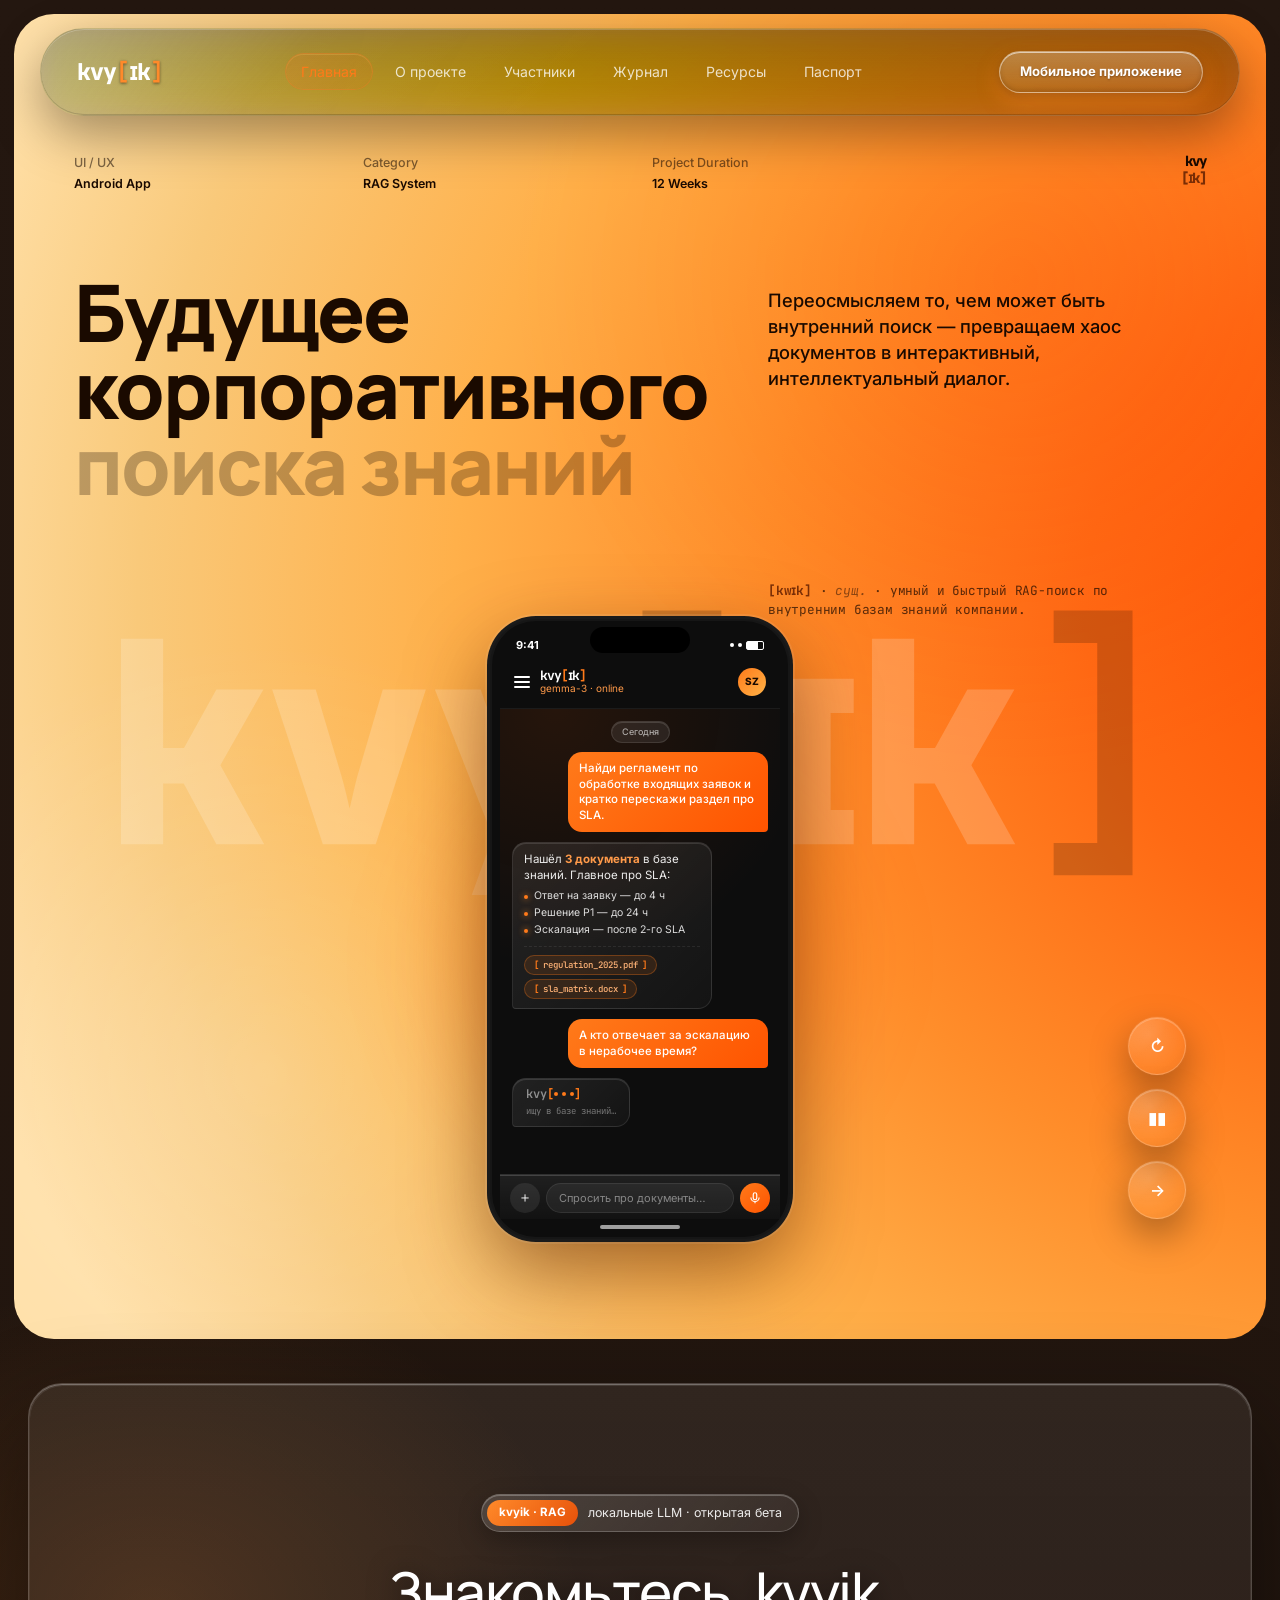
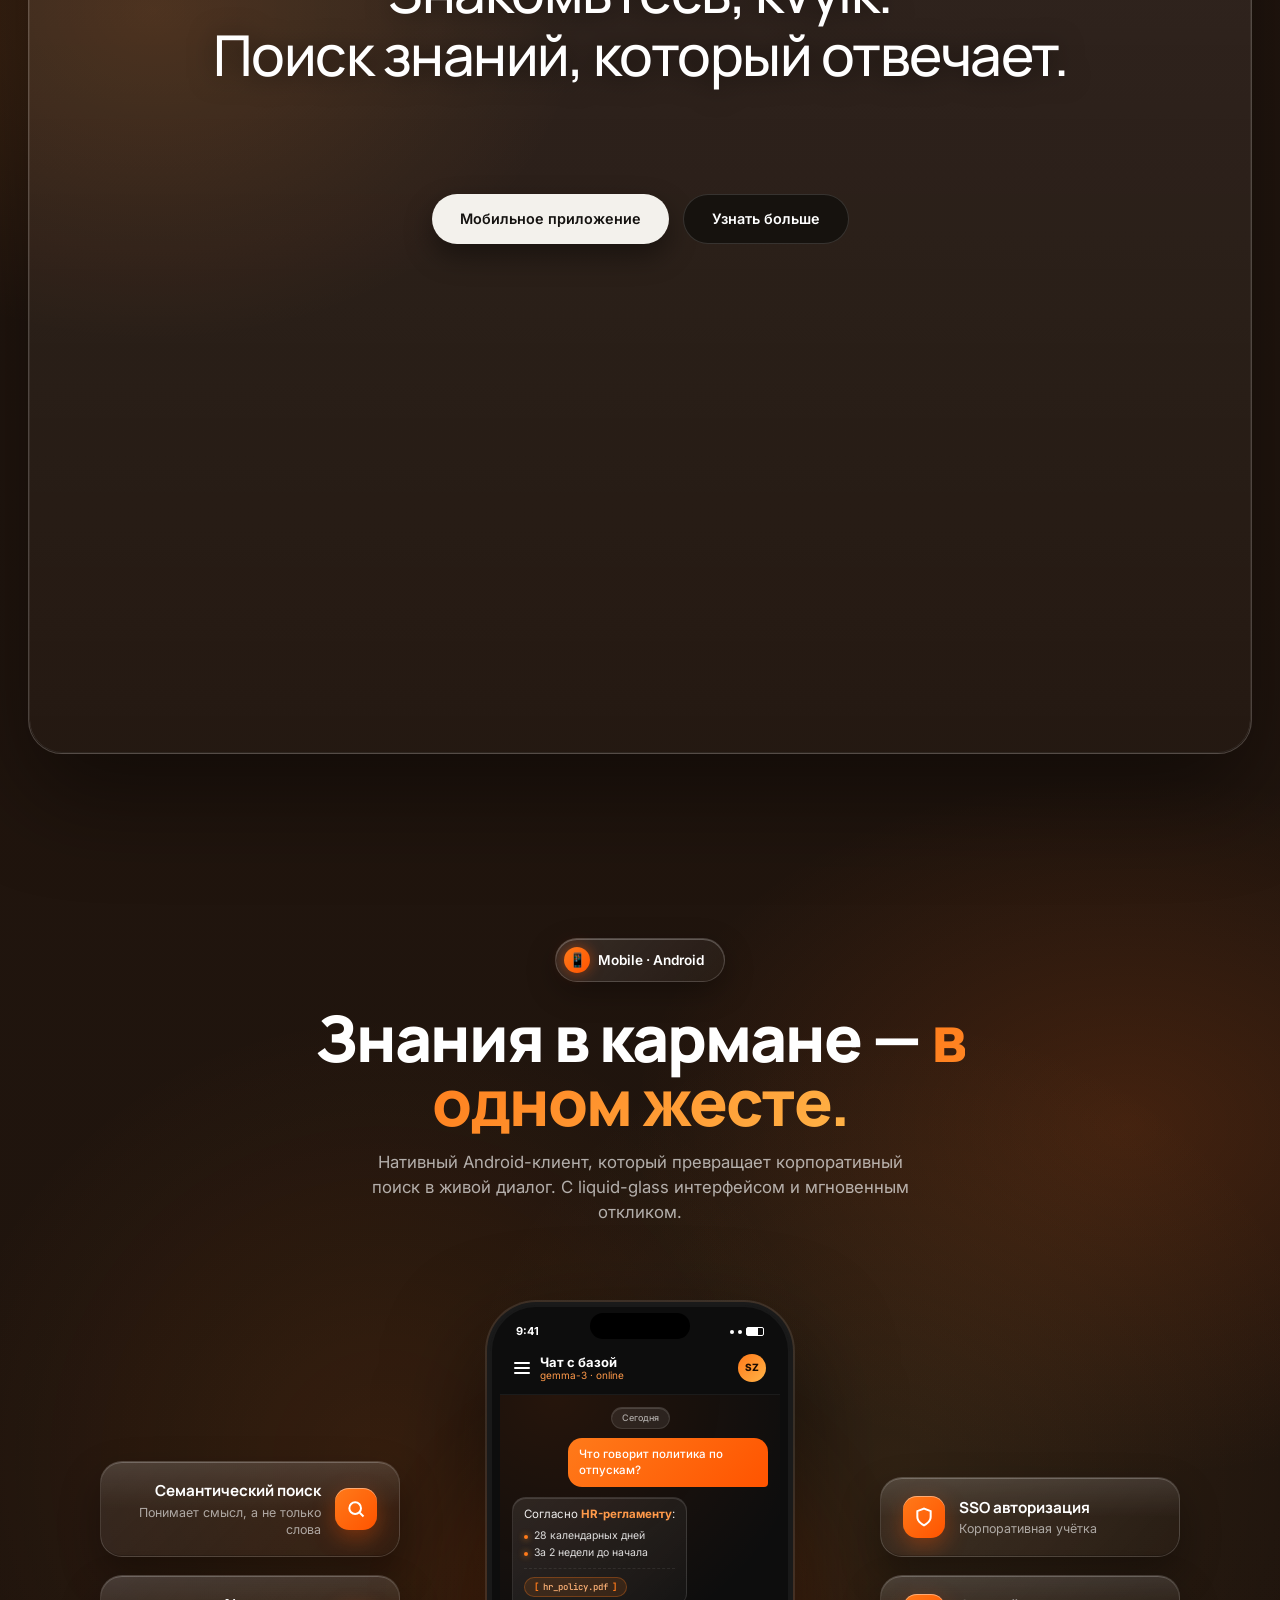
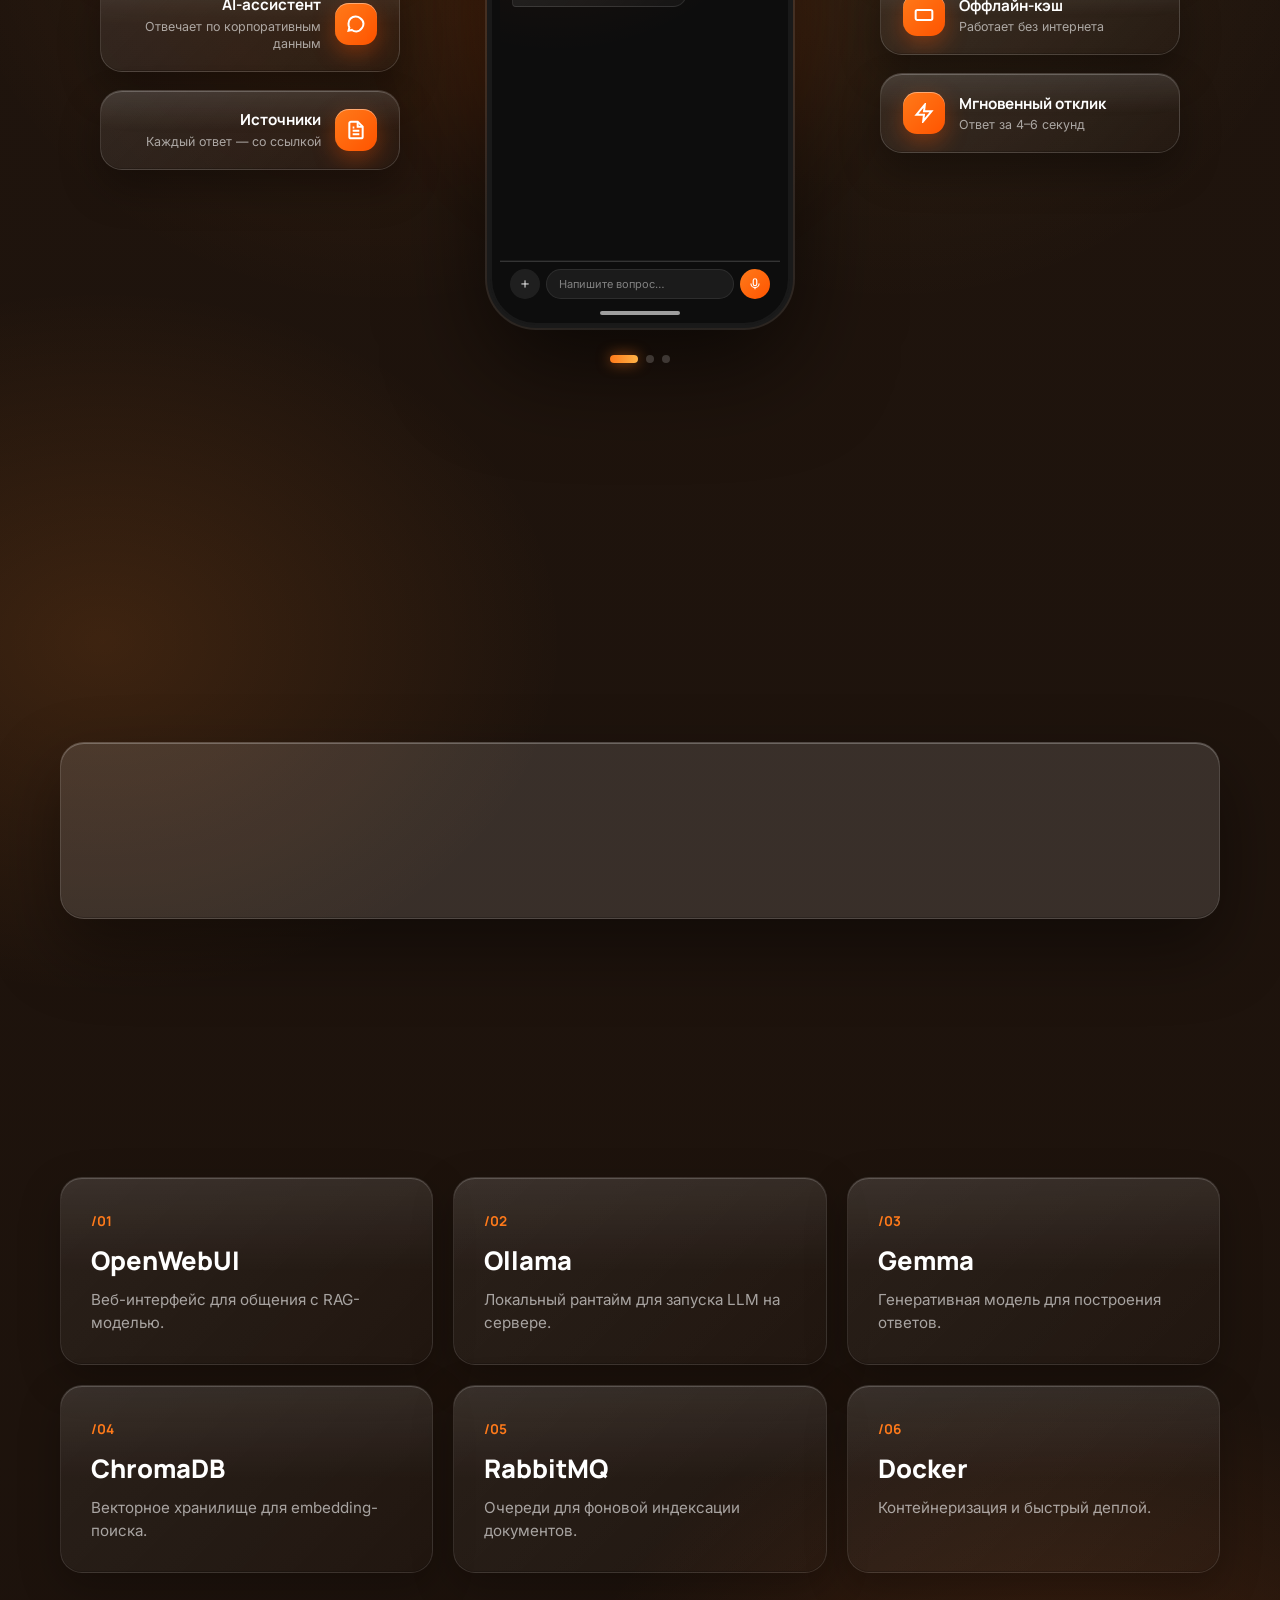
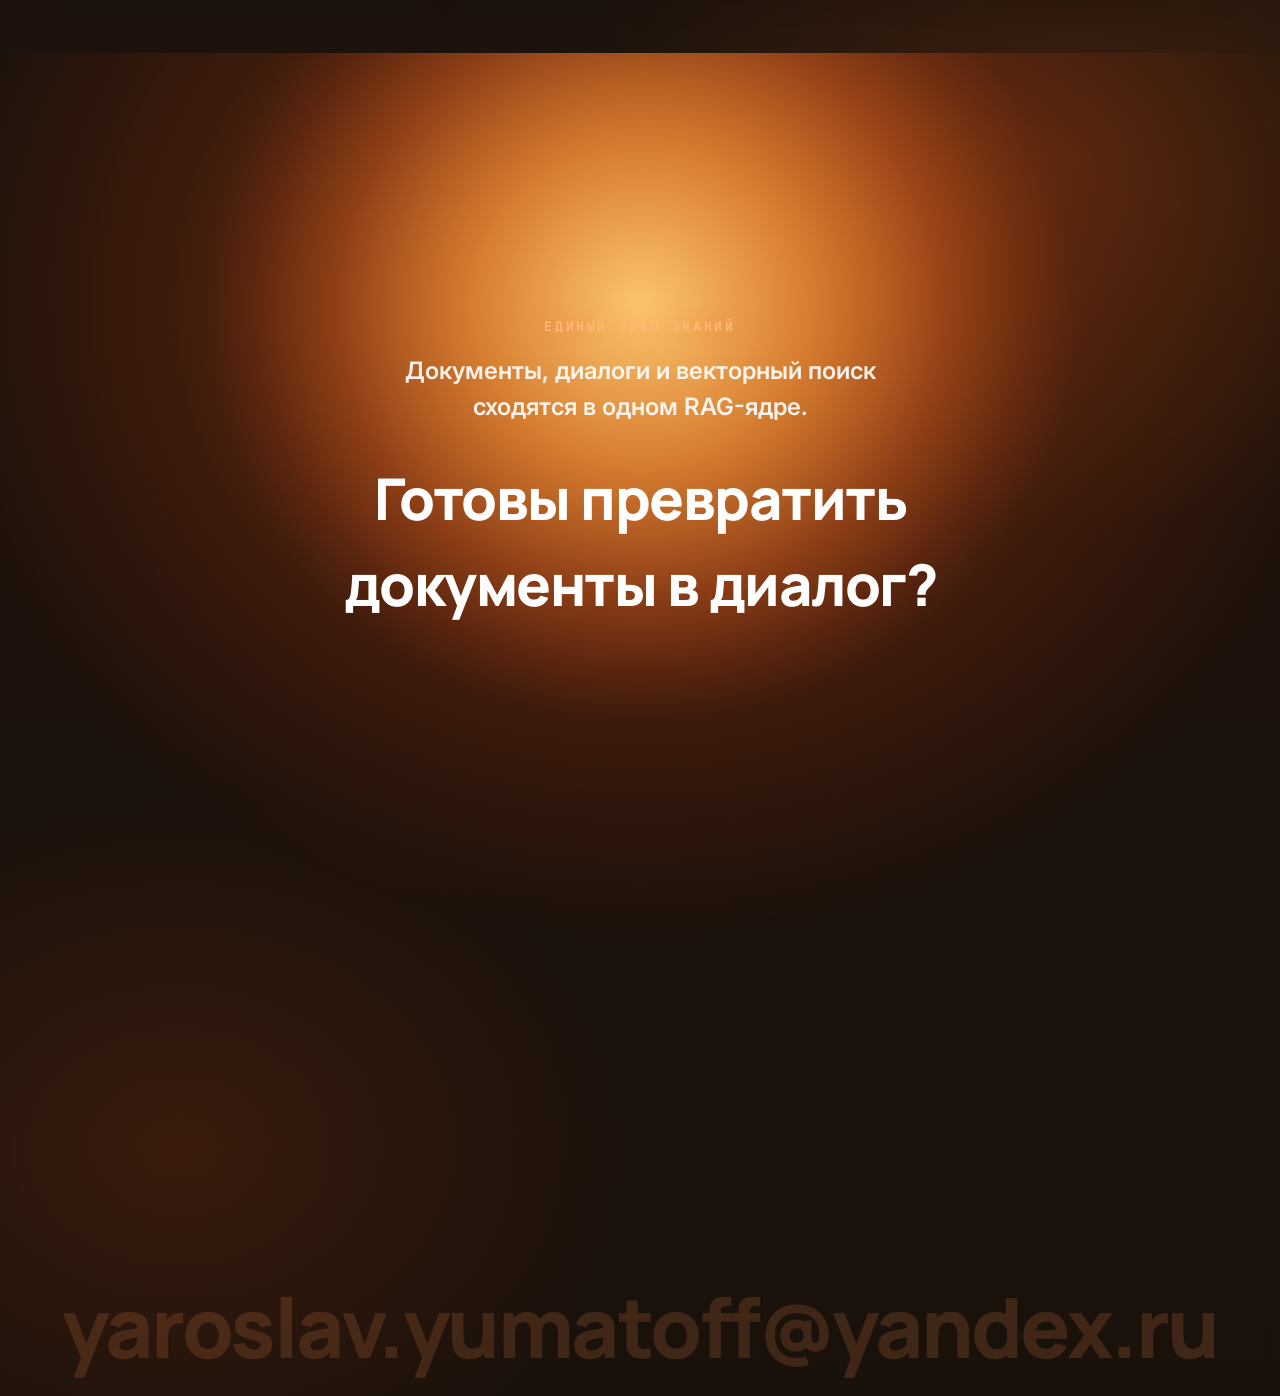
==== commit 3a1083e7: "feat(site): ядро крупнее + отступ сверху от обреза + зажигание ядра при hover «Подробнее»" ====
--- a/site/index.html
+++ b/site/index.html
@@ -657,63 +657,13 @@
 
 <!-- ===== gradient-core zone: marquee → CTA → footer share one animated glow ===== -->
 <div class="nb-core-zone">
-<div class="nb-core" aria-hidden="true"><div class="nb-core-glow"></div></div>
-
-<!-- ============ KNOWLEDGE HUB / ORBIT ============ -->
-<section class="nb-section nb-orb-section">
-    <div class="nb-container">
-
-        <div class="nb-num-row">
-            <h3>Единый узел знаний</h3>
-        </div>
-
-        <p class="nb-marq-lead">Документы, диалоги и векторный поиск сходятся в одном RAG-ядре.</p>
-
-        <svg width="0" height="0" style="position:absolute" aria-hidden="true">
-            <symbol id="mstar" viewBox="0 0 24 24">
-                <path d="M12 2.5l1.6 4.9a2 2 0 0 0 1.3 1.3L20.5 10l-4.9 1.6a2 2 0 0 0-1.3 1.3L12 18.5l-1.6-4.9a2 2 0 0 0-1.3-1.3L3.5 10l4.9-1.6a2 2 0 0 0 1.3-1.3L12 2.5z"/>
-            </symbol>
-        </svg>
-
-        <a href="about.html" class="nb-marq" aria-label="Поиск знаний, который отвечает">
-            <span class="nb-marq-track">
-                <span class="nb-marq-seq">
-                    <span>Поиск знаний, который отвечает</span><svg class="nb-marq-star"><use href="#mstar"/></svg>
-                    <span>Поиск знаний, который отвечает</span><svg class="nb-marq-star"><use href="#mstar"/></svg>
-                    <span>Поиск знаний, который отвечает</span><svg class="nb-marq-star"><use href="#mstar"/></svg>
-                </span>
-                <span class="nb-marq-seq" aria-hidden="true">
-                    <span>Поиск знаний, который отвечает</span><svg class="nb-marq-star"><use href="#mstar"/></svg>
-                    <span>Поиск знаний, который отвечает</span><svg class="nb-marq-star"><use href="#mstar"/></svg>
-                    <span>Поиск знаний, который отвечает</span><svg class="nb-marq-star"><use href="#mstar"/></svg>
-                </span>
-            </span>
-        </a>
-
-        <div class="nb-marq nb-marq--out" aria-hidden="true">
-            <span class="nb-marq-track nb-marq-track--rev">
-                <span class="nb-marq-seq">
-                    <span>Единый узел знаний</span><svg class="nb-marq-star"><use href="#mstar"/></svg>
-                    <span>Векторный поиск</span><svg class="nb-marq-star"><use href="#mstar"/></svg>
-                    <span>Локальные модели</span><svg class="nb-marq-star"><use href="#mstar"/></svg>
-                </span>
-                <span class="nb-marq-seq">
-                    <span>Единый узел знаний</span><svg class="nb-marq-star"><use href="#mstar"/></svg>
-                    <span>Векторный поиск</span><svg class="nb-marq-star"><use href="#mstar"/></svg>
-                    <span>Локальные модели</span><svg class="nb-marq-star"><use href="#mstar"/></svg>
-                </span>
-            </span>
-        </div>
-
-        <!-- soft painterly orange bloom bleeding in from the right -->
-        <div class="nb-paint" aria-hidden="true"></div>
-
-    </div>
-</section>
+<div class="nb-core" aria-hidden="true"><div class="nb-core-scale"><div class="nb-core-glow"></div></div></div>
 
 <!-- ============ CTA ============ -->
 <section class="nb-cta">
     <div class="nb-container">
+        <span class="nb-cta-eyebrow">Единый узел знаний</span>
+        <p class="nb-cta-lead">Документы, диалоги и векторный поиск сходятся в одном&nbsp;RAG-ядре.</p>
         <h2>Готовы превратить документы в диалог?</h2>
         <div class="nb-cta-row">
             <a href="about.html" class="nb-cta-btn primary">Подробнее</a>
--- a/site/css/style.css
+++ b/site/css/style.css
@@ -2023,11 +2023,31 @@
    CTA
 ========================= */
 .nb-cta{
-    /* glow now comes from the shared .nb-core behind the zone */
+    /* glow now comes from the shared .nb-core behind the zone;
+       extra top padding gives the core room so it isn't clipped by
+       the section above */
     background:transparent;
-    padding:140px 60px;
+    padding:260px 60px 150px;
     text-align:center;
     color:#fff;
+}
+/* "core" lead-in sitting right over the glowing core, above the CTA */
+.nb-cta-eyebrow{
+    display:inline-block;
+    font-family:'JetBrains Mono',monospace;
+    font-size:.82rem;font-weight:700;
+    text-transform:uppercase;letter-spacing:.2em;
+    color:#ffba78;
+    margin-bottom:16px;
+    text-shadow:0 0 22px rgba(255,140,45,.45);
+}
+.nb-cta-lead{
+    max-width:560px;
+    margin:0 auto 30px;
+    font-size:clamp(18px,2vw,24px);
+    line-height:1.5;
+    font-weight:600;
+    color:rgba(255,255,255,.9);
 }
 .nb-cta h2{
     font-family:'Manrope',sans-serif;
@@ -4358,34 +4378,50 @@
    GRADIENT CORE — home bottom (marquee → CTA → footer)
    one breathing radial "sun" behind the zone, with subtle parallax.
 ========================= */
-.nb-core-zone{position:relative;}
+/* overflow:clip keeps the glow + its parallax shift from extending the
+   document scroll height beyond the real end of the page */
+.nb-core-zone{position:relative;overflow:clip;}
 .nb-core-zone > section,
 .nb-core-zone > footer{position:relative;z-index:1;}
 .nb-core{position:absolute;inset:0;z-index:0;pointer-events:none;overflow:hidden;will-change:transform;}
+/* separate layer for the hover "ignite" so it never fights the parallax
+   (on .nb-core) or the breathing (on .nb-core-glow) */
+.nb-core-scale{
+    position:absolute;inset:0;
+    transform-origin:50% 30%;
+    transition:transform .8s cubic-bezier(.2,.8,.2,1), filter .8s ease;
+    will-change:transform,filter;
+}
+.nb-core-scale.is-lit{
+    transform:scale(1.12);
+    filter:brightness(1.45) saturate(1.12);
+}
 .nb-core-glow{
     position:absolute;
     left:50%;
-    top:50%;                       /* sits behind the CTA, spills up & down */
-    width:170vw;
-    height:1600px;
+    top:30%;                       /* centred right behind the CTA block */
+    width:185vw;
+    height:1850px;
     transform:translate(-50%,-50%);
+    /* tighter, brighter core + steeper falloff = a defined sun, not a soft wash */
     background:
-        radial-gradient(ellipse 30% 34% at 50% 50%,
-            rgba(255,185,90,.85) 0%,
-            rgba(255,140,50,.55) 38%,
+        radial-gradient(ellipse 28% 34% at 50% 50%,
+            rgba(255,200,110,.98) 0%,
+            rgba(255,155,60,.7) 26%,
+            rgba(255,115,38,.32) 46%,
+            rgba(255,95,25,.10) 58%,
             transparent 66%),
-        radial-gradient(ellipse 50% 56% at 50% 50%,
-            rgba(255,110,30,.6) 0%,
-            rgba(255,84,20,.3) 40%,
-            rgba(255,70,15,.10) 62%,
-            transparent 76%);
+        radial-gradient(ellipse 46% 52% at 50% 50%,
+            rgba(255,100,28,.5) 0%,
+            rgba(255,80,18,.14) 44%,
+            transparent 66%);
     will-change:transform,opacity;
     animation:nbCoreBreath 9s ease-in-out infinite;
 }
 @keyframes nbCoreBreath{
-    0%,100%{transform:translate(-50%,-50%) scale(1);opacity:.82;}
-    50%{transform:translate(-50%,-50%) scale(1.1);opacity:1;}
+    0%,100%{transform:translate(-50%,-50%) scale(1);opacity:.85;}
+    50%{transform:translate(-50%,-50%) scale(1.08);opacity:1;}
 }
 @media(max-width:760px){
-    .nb-core-glow{width:200vw;height:1200px;}
-}
+    .nb-core-glow{width:170vw;height:1000px;}
+}
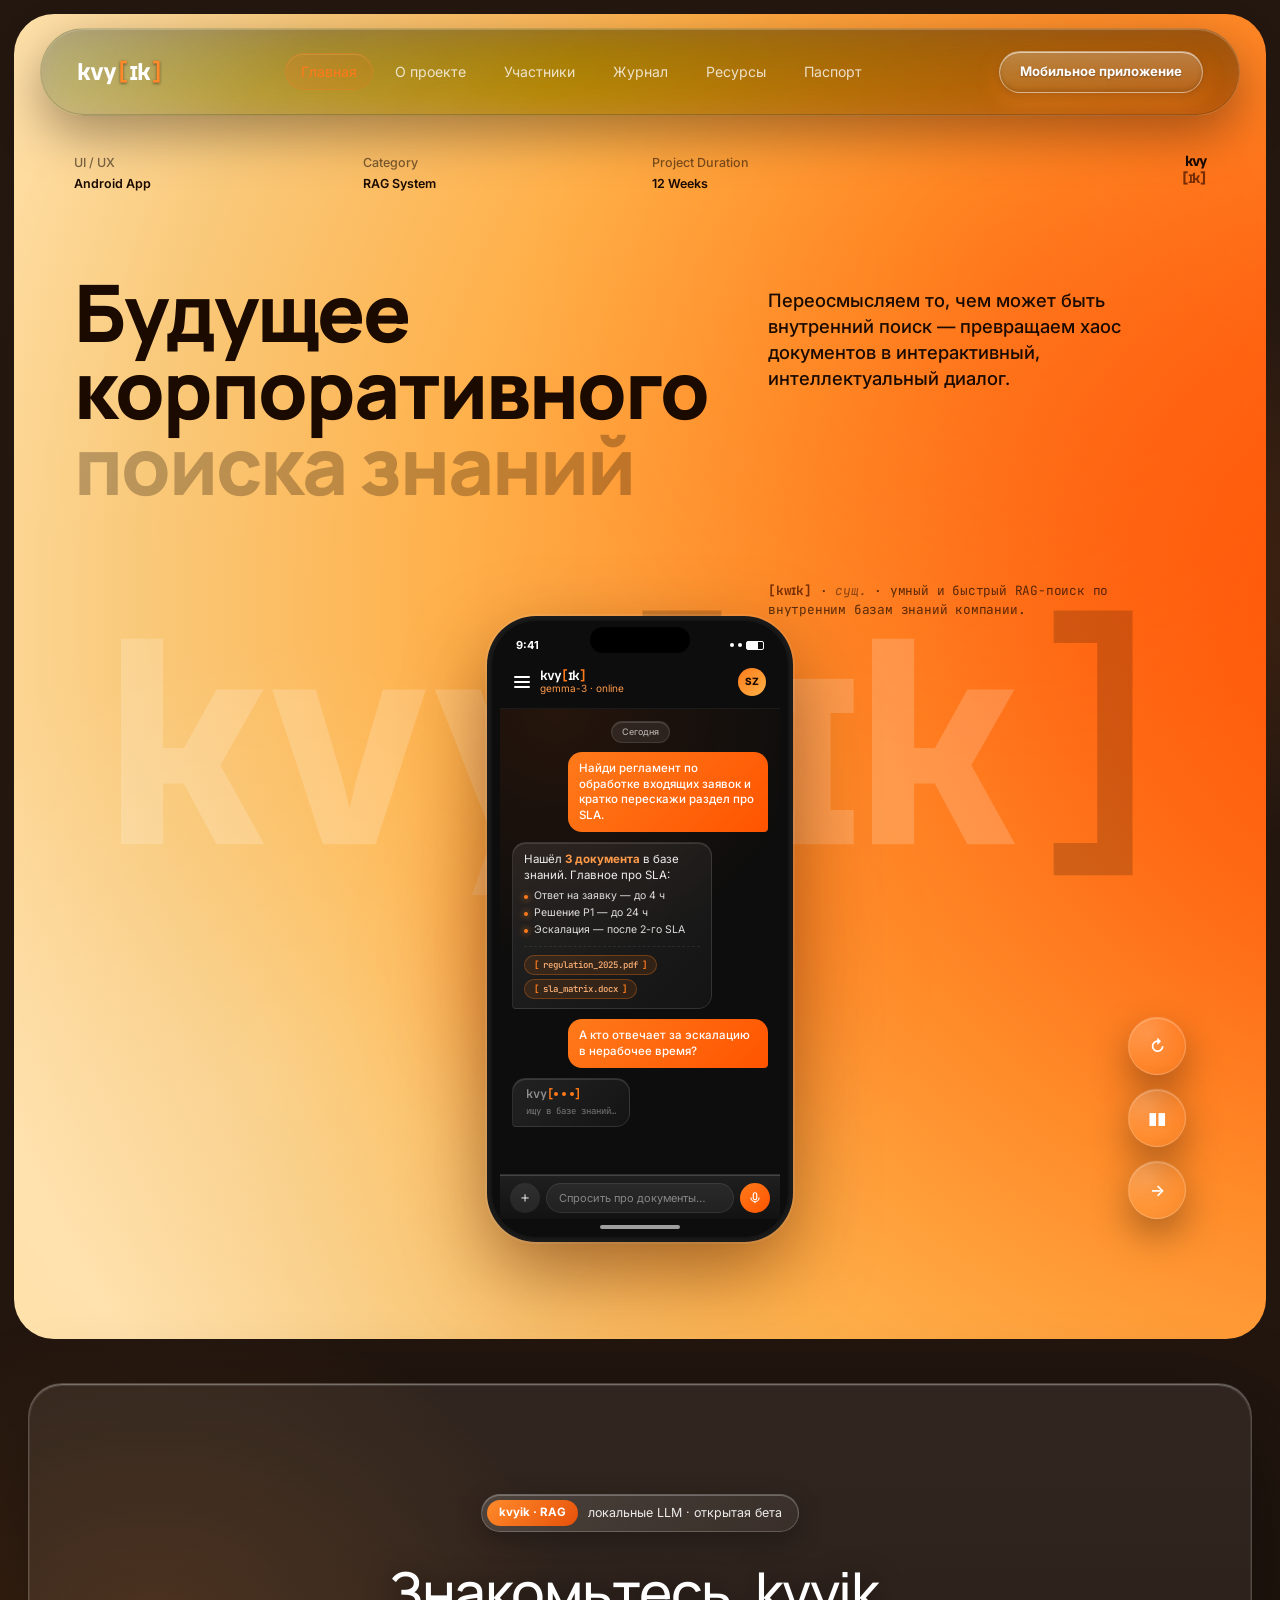
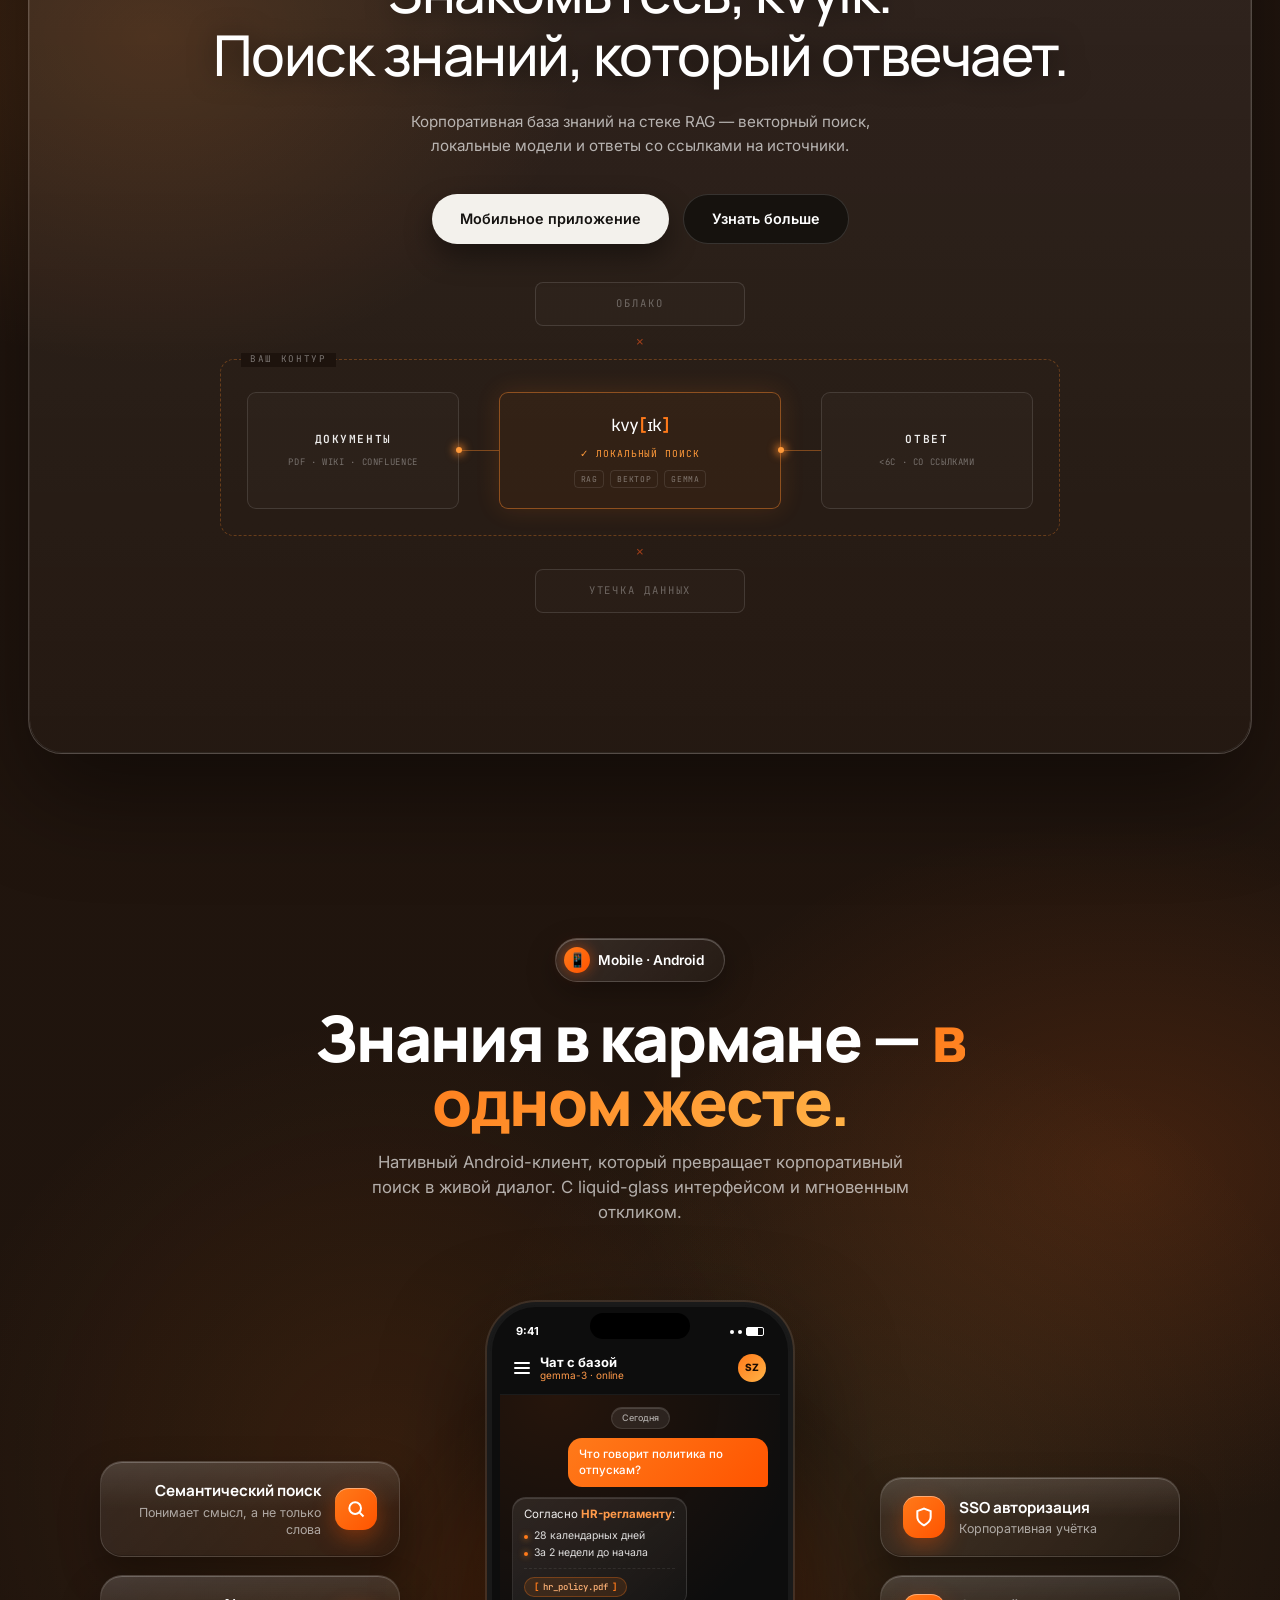
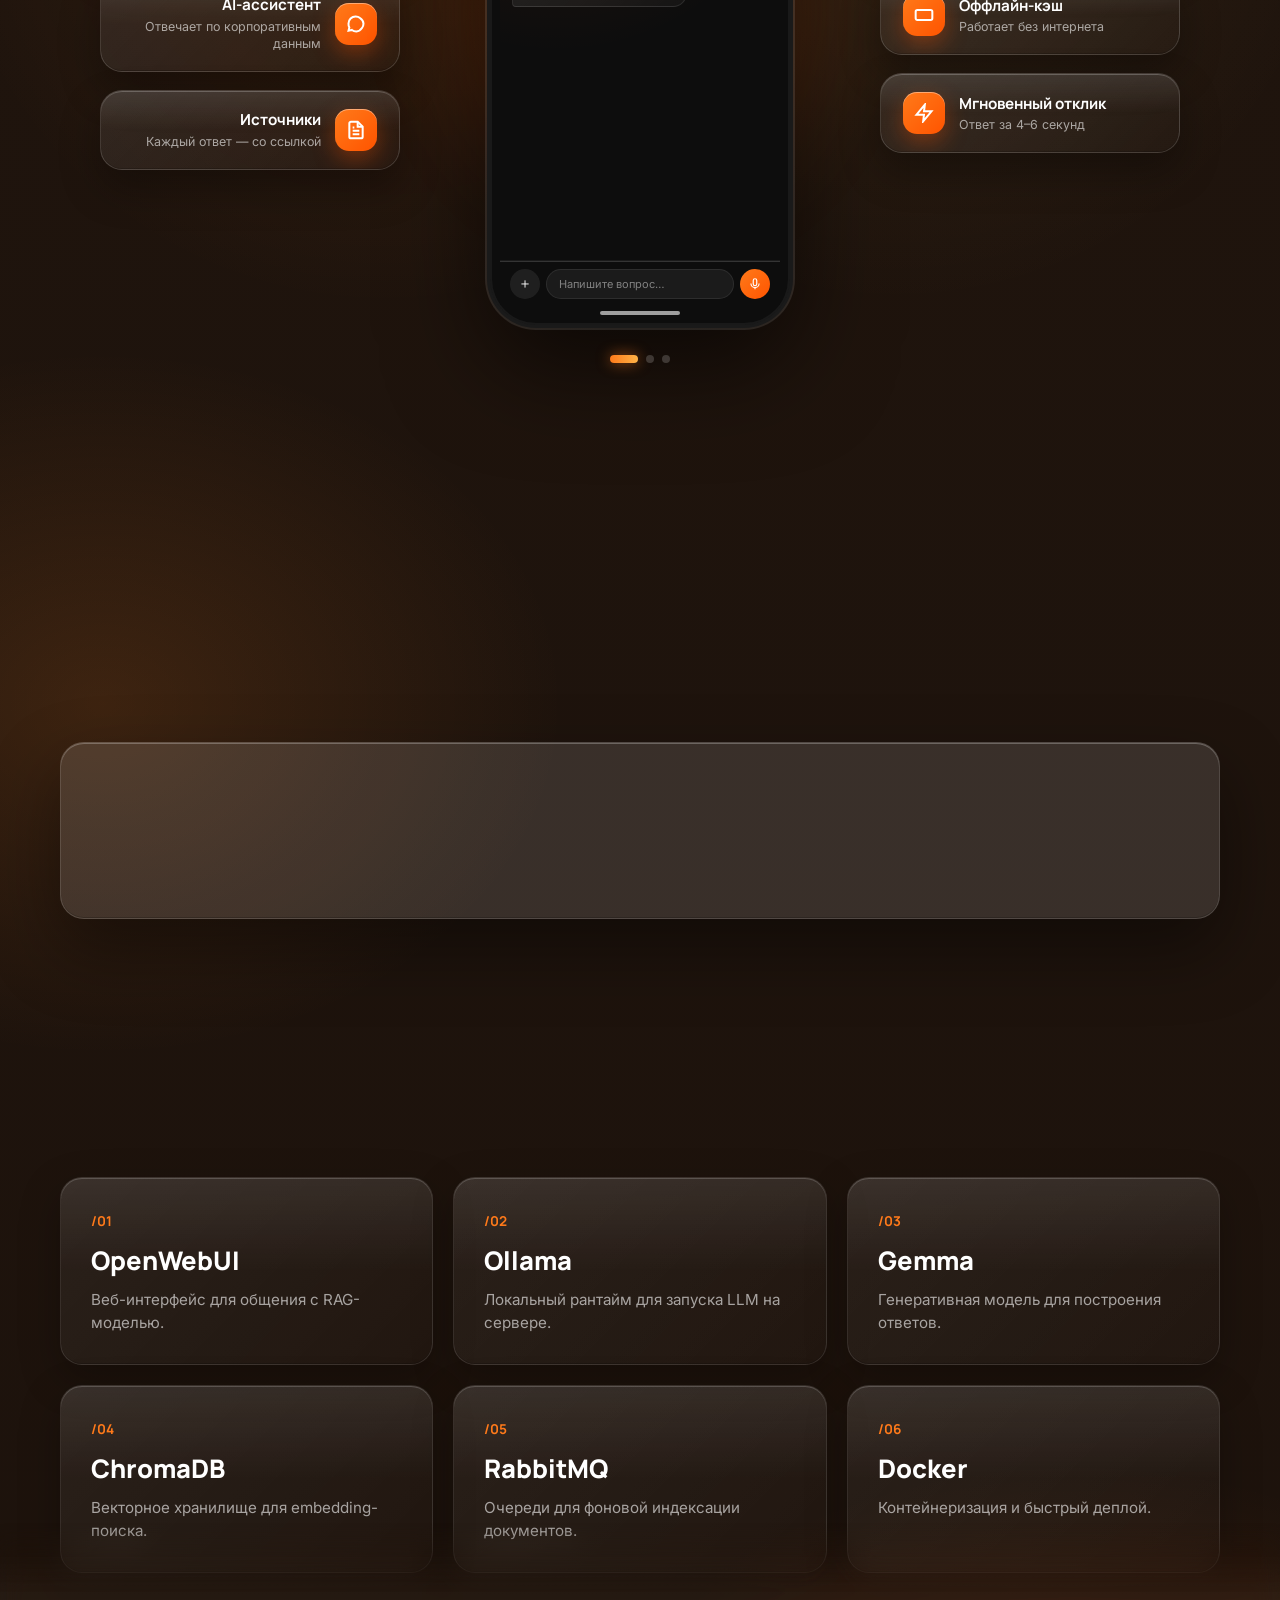
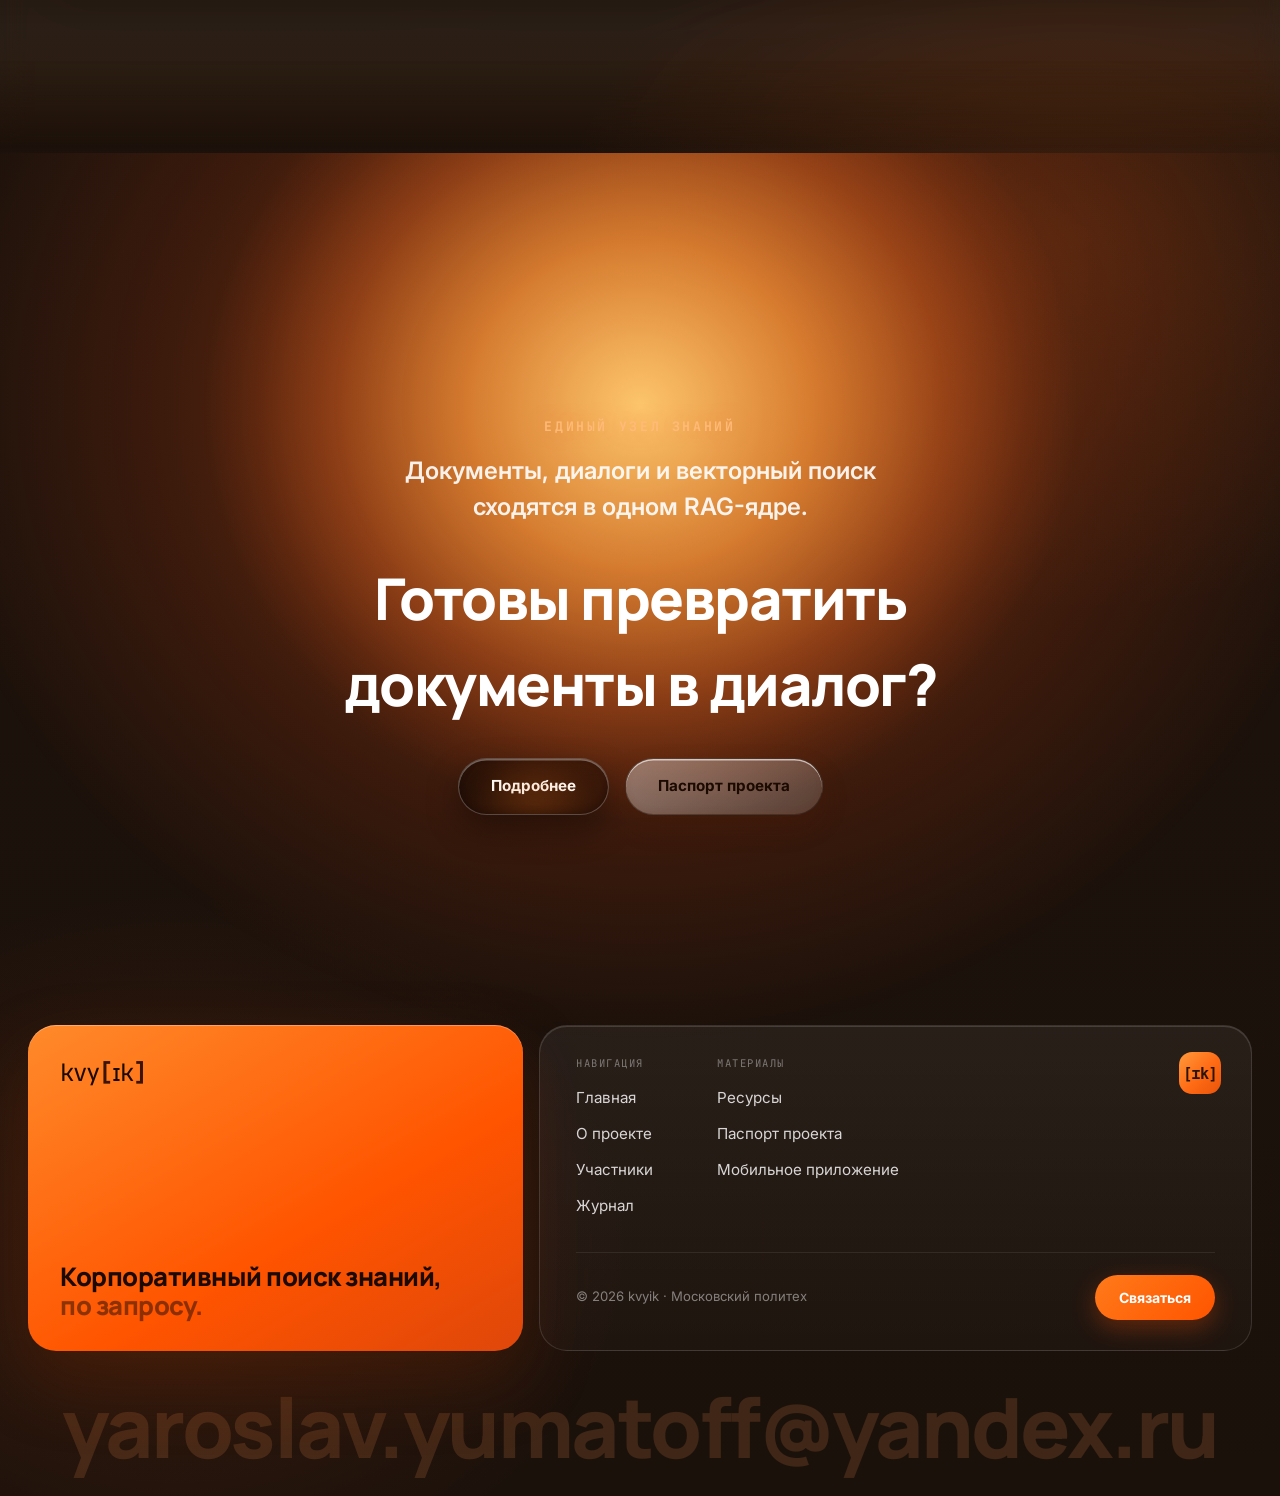
==== commit fbf4cc7f: "feat(site): стеклянная нижняя грань KPI+TECH — плавный вход в фон с ядром" ====
--- a/site/index.html
+++ b/site/index.html
@@ -589,7 +589,7 @@
 </section>
 
 <!-- ============ KPI + TECH BLOCKS ============ -->
-<section class="nb-section">
+<section class="nb-section nb-glass-foot">
     <div class="nb-container">
 
         <div class="nb-num-row">
--- a/site/css/style.css
+++ b/site/css/style.css
@@ -4425,3 +4425,26 @@
 @media(max-width:760px){
     .nb-core-glow{width:170vw;height:1000px;}
 }
+
+/* frosted-glass bottom edge: the KPI+TECH section dissolves smoothly
+   into the gradient-core background below it (no hard edge).
+   extra bottom padding keeps the glass in the gap below the cards,
+   so the cards stay sharp while the edge slides into the glow */
+.nb-glass-foot{position:relative;padding-bottom:180px;}
+.nb-glass-foot::after{
+    content:"";
+    position:absolute;
+    left:0;right:0;bottom:0;
+    height:230px;
+    z-index:4;
+    pointer-events:none;
+    background:linear-gradient(to bottom,
+        rgba(255,255,255,0) 0%,
+        rgba(255,255,255,.05) 45%,
+        rgba(255,150,60,.07) 100%);
+    backdrop-filter:blur(13px) saturate(125%);
+    -webkit-backdrop-filter:blur(13px) saturate(125%);
+    /* glass concentrated in the gap below the cards, clear at both ends */
+    -webkit-mask:linear-gradient(to bottom, transparent 0%, #000 30%, #000 60%, transparent 100%);
+    mask:linear-gradient(to bottom, transparent 0%, #000 30%, #000 60%, transparent 100%);
+}
